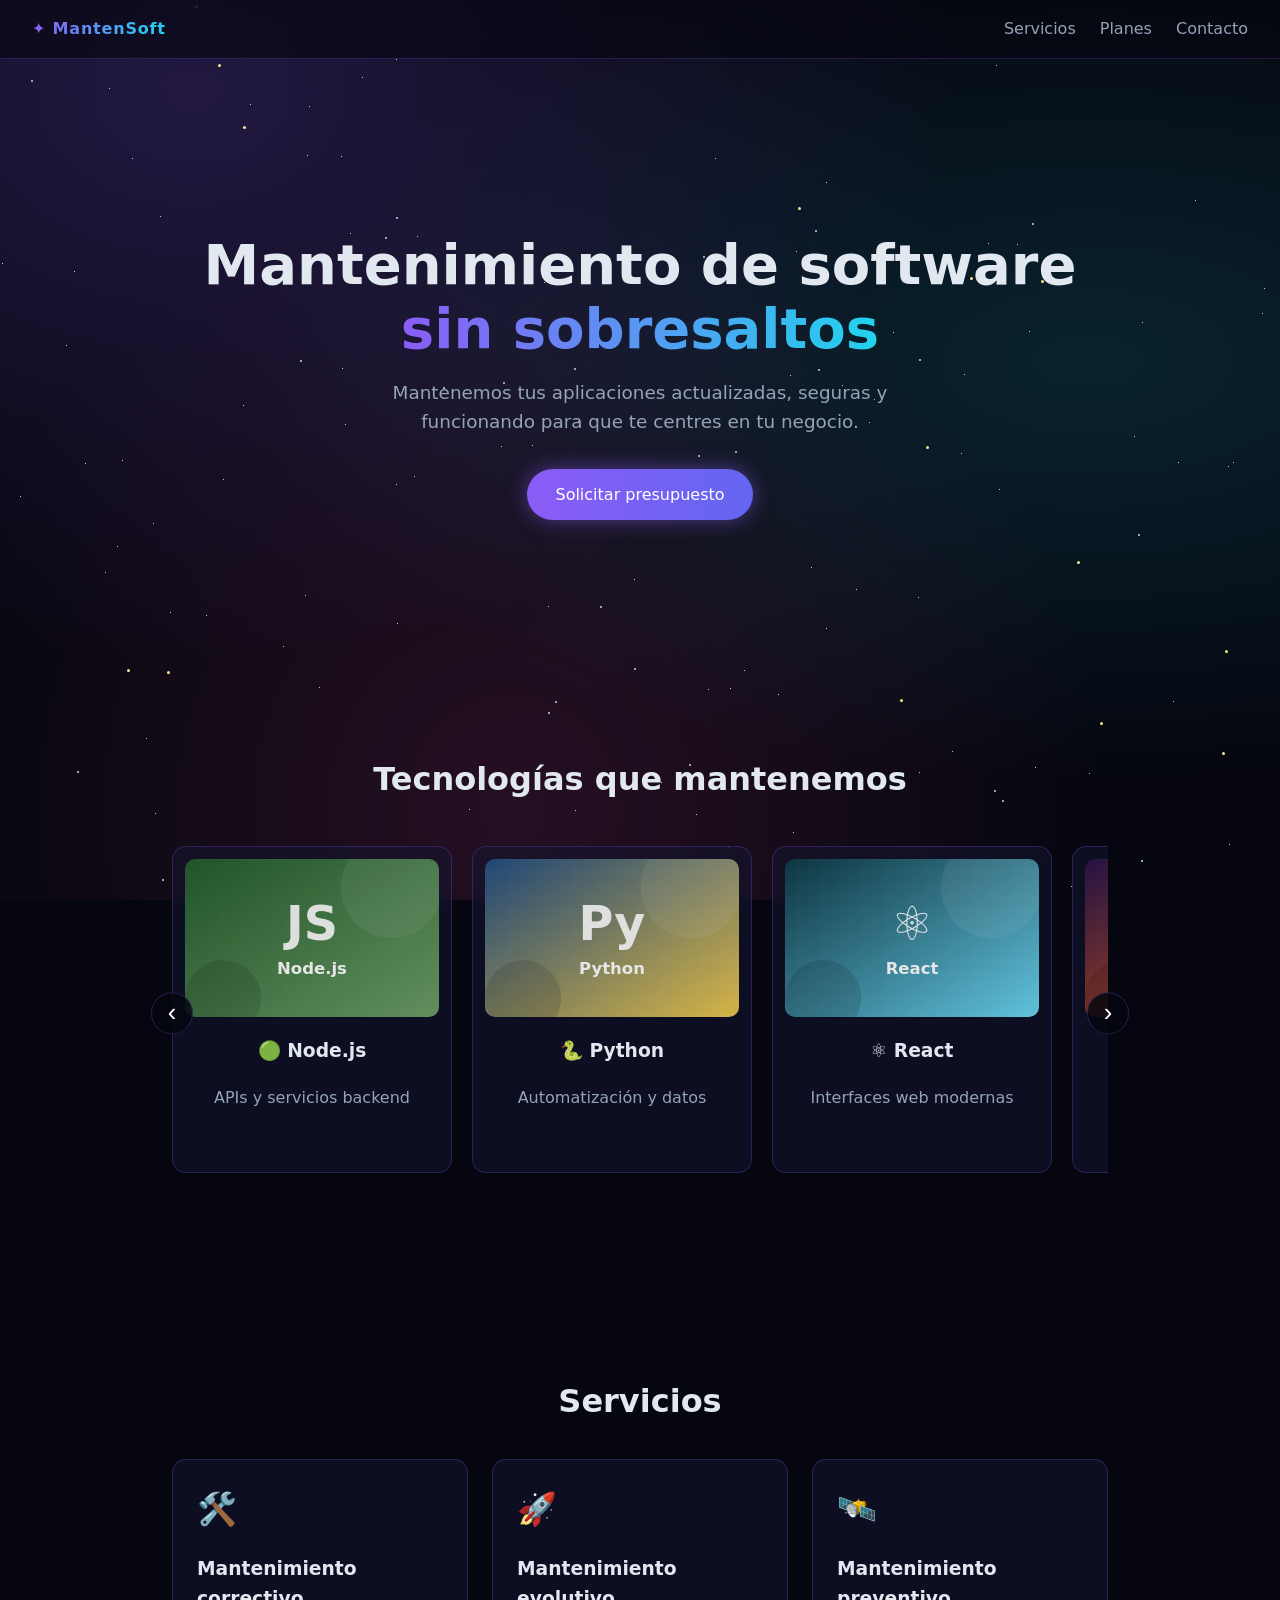
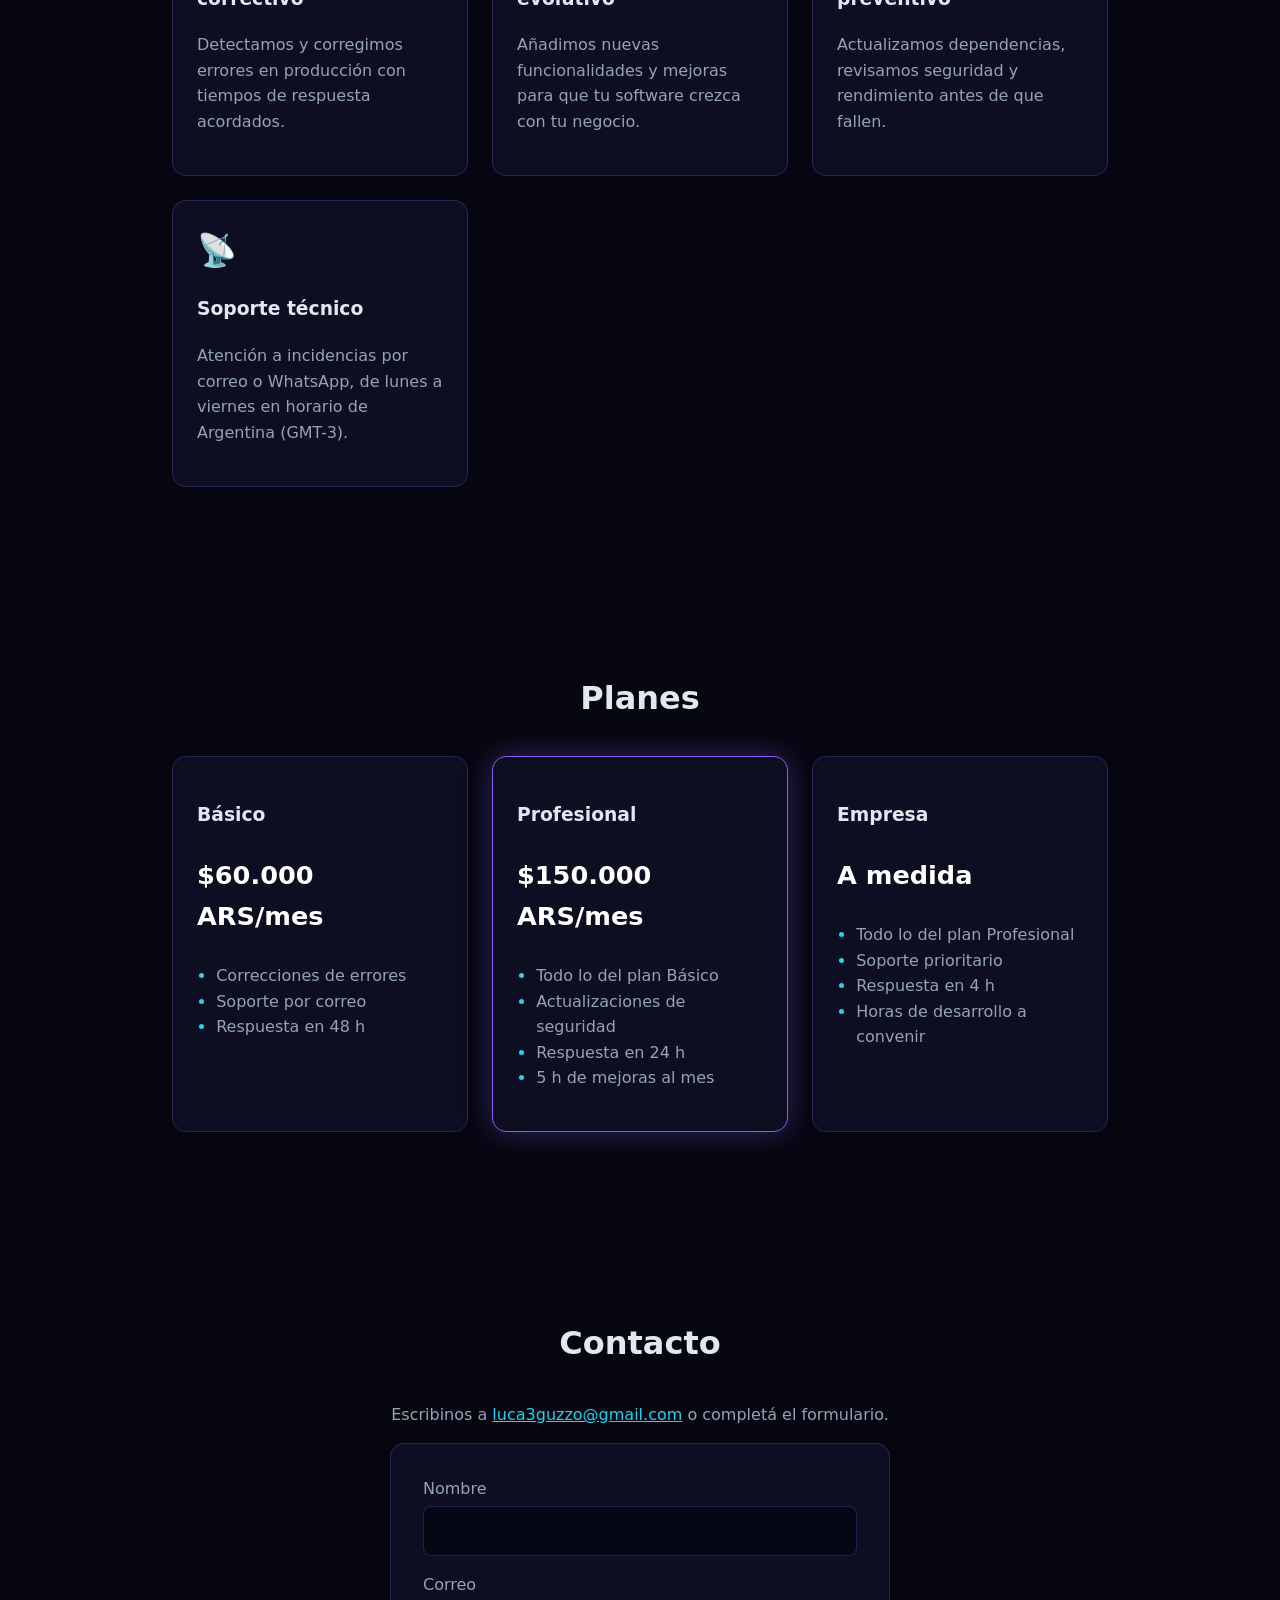
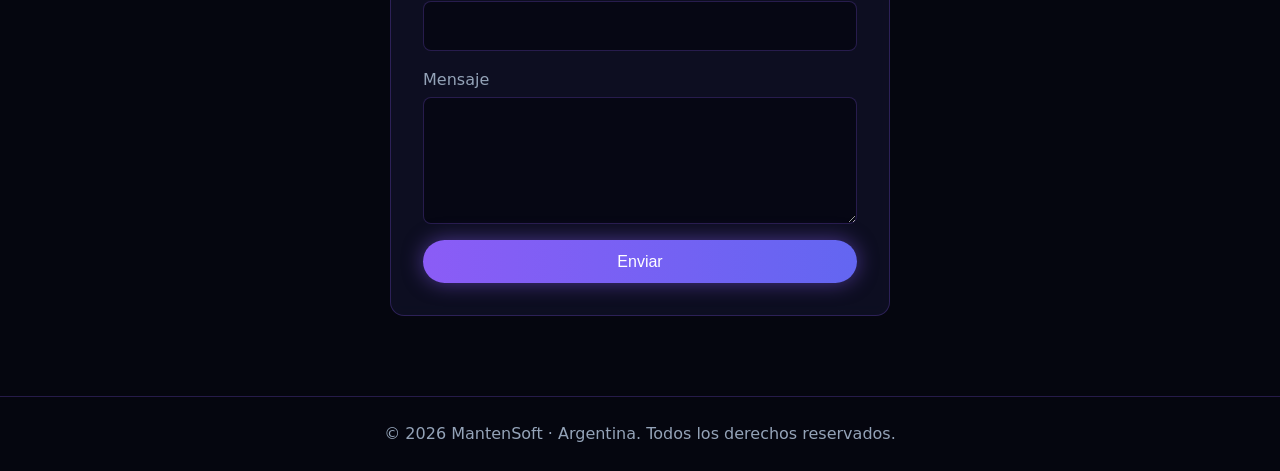
==== index.html @ 070dfb3f "Reemplaza imágenes del carrusel por ilustraciones SVG por categoría Co-Authored-By: Claude Sonnet 5." ====
<!DOCTYPE html><html lang="es"><head><meta charset="utf-8"><link rel="icon" type="image/svg+xml" href="/favicon.svg"><link rel="icon" href="/favicon.ico"><meta name="viewport" content="width=device-width"><meta name="generator" content="Astro v7.4.2"><title>Mantenimiento de Software-luca</title><style data-vite-dev-id="C:/Users/Usuario/proyectos/mi-proyecto/src/pages/index.astro?astro&amp;type=style&amp;index=0&amp;lang.css">:root {
		--fondo: #05060f;
		--texto: #e2e8f0;
		--suave: #94a3b8;
		--acento: #8b5cf6;
		--acento2: #22d3ee;
		--cristal: rgba(20, 22, 50, 0.55);
		--borde: rgba(139, 92, 246, 0.25);
	}
	* {
		box-sizing: border-box;
	}
	html {
		scroll-behavior: smooth;
	}
	body {
		margin: 0;
		font-family: system-ui, sans-serif;
		color: var(--texto);
		line-height: 1.6;
		background:
			radial-gradient(ellipse at 15% 10%, rgba(139, 92, 246, 0.22), transparent 50%),
			radial-gradient(ellipse at 85% 40%, rgba(34, 211, 238, 0.14), transparent 55%),
			radial-gradient(ellipse at 40% 90%, rgba(236, 72, 153, 0.14), transparent 55%),
			var(--fondo);
		background-attachment: fixed;
		min-height: 100vh;
	}

	/* Cielo estrellado */
	.cielo {
		position: fixed;
		inset: 0;
		overflow: hidden;
		z-index: -1;
		pointer-events: none;
	}
	.capa {
		position: absolute;
		top: 0;
		left: 0;
		border-radius: 50%;
		animation: titilar 4s ease-in-out infinite alternate;
	}
	.capa.pequena {
		width: 1px;
		height: 1px;
	}
	.capa.media {
		width: 2px;
		height: 2px;
		animation-duration: 6s;
		animation-delay: -2s;
	}
	.capa.grande {
		width: 3px;
		height: 3px;
		animation-duration: 3s;
		animation-delay: -1s;
	}
	@keyframes titilar {
		from {
			opacity: 0.35;
		}
		to {
			opacity: 1;
		}
	}
	.fugaz {
		position: absolute;
		top: -10%;
		left: 0;
		width: 140px;
		height: 2px;
		background: linear-gradient(90deg, #fff, transparent);
		border-radius: 2px;
		opacity: 0;
		transform: rotate(35deg);
		animation: fugaz 9s linear infinite;
	}
	.f1 {
		left: 70%;
	}
	.f2 {
		left: 30%;
		animation-delay: 3.5s;
		animation-duration: 11s;
	}
	.f3 {
		left: 90%;
		animation-delay: 6s;
		animation-duration: 13s;
	}
	@keyframes fugaz {
		0% {
			opacity: 0;
			transform: translate(0, 0) rotate(35deg);
		}
		3% {
			opacity: 1;
		}
		12% {
			opacity: 0;
			transform: translate(-500px, 350px) rotate(35deg);
		}
		100% {
			opacity: 0;
			transform: translate(-500px, 350px) rotate(35deg);
		}
	}

	/* Estructura */
	nav {
		position: sticky;
		top: 0;
		z-index: 10;
		display: flex;
		gap: 1.5rem;
		align-items: center;
		padding: 1rem 2rem;
		background: rgba(5, 6, 15, 0.6);
		backdrop-filter: blur(10px);
		border-bottom: 1px solid var(--borde);
	}
	nav strong {
		margin-right: auto;
		letter-spacing: 0.05em;
		background: linear-gradient(90deg, var(--acento), var(--acento2));
		-webkit-background-clip: text;
		background-clip: text;
		color: transparent;
	}
	nav a {
		color: var(--suave);
		text-decoration: none;
		transition: color 0.2s;
	}
	nav a:hover {
		color: #fff;
	}
	section {
		padding: 5rem 2rem;
		max-width: 1000px;
		margin: 0 auto;
	}
	h2 {
		text-align: center;
		font-size: 2rem;
		margin-bottom: 2rem;
	}
	.hero {
		text-align: center;
		padding-top: 8rem;
		padding-bottom: 8rem;
	}
	.hero h1 {
		font-size: clamp(2rem, 6vw, 3.5rem);
		line-height: 1.15;
		margin-bottom: 1rem;
	}
	.hero h1 span {
		background: linear-gradient(90deg, var(--acento), var(--acento2));
		-webkit-background-clip: text;
		background-clip: text;
		color: transparent;
	}
	.hero p {
		color: var(--suave);
		max-width: 600px;
		margin: 0 auto 2rem;
		font-size: 1.15rem;
	}

	.boton {
		display: inline-block;
		padding: 0.8rem 1.8rem;
		background: linear-gradient(90deg, var(--acento), #6366f1);
		color: #fff;
		border: 0;
		border-radius: 999px;
		font-size: 1rem;
		text-decoration: none;
		cursor: pointer;
		box-shadow: 0 0 20px rgba(139, 92, 246, 0.5);
		transition:
			transform 0.2s,
			box-shadow 0.2s;
	}
	.boton:hover {
		transform: translateY(-2px);
		box-shadow: 0 0 35px rgba(34, 211, 238, 0.6);
	}

	.rejilla {
		display: grid;
		grid-template-columns: repeat(auto-fit, minmax(220px, 1fr));
		gap: 1.5rem;
	}
	article {
		padding: 1.5rem;
		background: var(--cristal);
		backdrop-filter: blur(8px);
		border: 1px solid var(--borde);
		border-radius: 14px;
		transition:
			transform 0.25s,
			box-shadow 0.25s,
			border-color 0.25s;
	}
	article:hover {
		transform: translateY(-6px);
		border-color: var(--acento2);
		box-shadow: 0 0 25px rgba(34, 211, 238, 0.25);
	}
	article.destacado {
		border-color: var(--acento);
		box-shadow: 0 0 30px rgba(139, 92, 246, 0.35);
	}
	article p {
		color: var(--suave);
	}
	.icono {
		font-size: 2rem;
	}
	.precio {
		font-size: 1.6rem;
		font-weight: 700;
		color: #fff !important;
	}
	ul {
		padding-left: 1.2rem;
		color: var(--suave);
	}
	li::marker {
		color: var(--acento2);
	}

	/* Carrusel */
	.carrusel {
		position: relative;
	}
	.pista {
		display: flex;
		gap: 1.25rem;
		overflow-x: auto;
		scroll-snap-type: x mandatory;
		scroll-behavior: smooth;
		padding: 0.5rem 0.25rem 1rem;
		scrollbar-width: none;
	}
	.pista::-webkit-scrollbar {
		display: none;
	}
	.diapo {
		flex: 0 0 280px;
		scroll-snap-align: start;
		text-align: center;
		padding: 0.75rem 0.75rem 1.25rem;
	}
	.diapo img {
		display: block;
		width: 100%;
		height: auto;
		aspect-ratio: 8 / 5;
		object-fit: cover;
		border-radius: 10px;
		margin-bottom: 1rem;
		filter: saturate(0.9) brightness(0.9);
		transition: filter 0.3s;
	}
	.diapo:hover img {
		filter: saturate(1.1) brightness(1.05);
	}
	.flecha {
		position: absolute;
		top: 50%;
		transform: translateY(-50%);
		z-index: 2;
		width: 2.6rem;
		height: 2.6rem;
		border-radius: 50%;
		border: 1px solid var(--borde);
		background: rgba(5, 6, 15, 0.85);
		color: #fff;
		font-size: 1.6rem;
		line-height: 1;
		cursor: pointer;
		transition:
			box-shadow 0.2s,
			border-color 0.2s;
	}
	.flecha:hover {
		border-color: var(--acento2);
		box-shadow: 0 0 15px rgba(34, 211, 238, 0.5);
	}
	.flecha.izq {
		left: -1.3rem;
	}
	.flecha.der {
		right: -1.3rem;
	}
	@media (max-width: 700px) {
		.flecha.izq {
			left: 0;
		}
		.flecha.der {
			right: 0;
		}
	}
	.contacto-directo {
		text-align: center;
		color: var(--suave);
	}
	.contacto-directo a {
		color: var(--acento2);
	}
	form {
		display: grid;
		gap: 1rem;
		max-width: 500px;
		margin: 0 auto;
		padding: 2rem;
		background: var(--cristal);
		backdrop-filter: blur(8px);
		border: 1px solid var(--borde);
		border-radius: 14px;
	}
	label {
		display: grid;
		gap: 0.25rem;
		color: var(--suave);
	}
	input,
	textarea {
		padding: 0.7rem;
		color: var(--texto);
		background: rgba(5, 6, 15, 0.7);
		border: 1px solid var(--borde);
		border-radius: 8px;
		font: inherit;
	}
	input:focus,
	textarea:focus {
		outline: none;
		border-color: var(--acento2);
		box-shadow: 0 0 12px rgba(34, 211, 238, 0.35);
	}
	footer {
		padding: 1.5rem;
		text-align: center;
		color: var(--suave);
		border-top: 1px solid var(--borde);
	}

	@media (prefers-reduced-motion: reduce) {
		.capa,
		.fugaz {
			animation: none;
		}
	}</style><script type="module" src="/@vite/client"></script><script type="module" src="/@id/astro/runtime/client/dev-toolbar/entrypoint.js"></script><script>window.__astro_dev_toolbar__ = {"root":"C:\\Users\\Usuario\\proyectos\\mi-proyecto\\","version":"7.4.2","debugInfo":"Astro                    v7.4.2\nNode                     v24.22.1\nSystem                   Windows (x64)\nPackage Manager          pnpm\nOutput                   static\nAdapter                  none\nIntegrations             none"}</script><script type="module" src="/src/pages/index.astro?astro&type=style&index=0&lang.css"></script></head><body data-astro-source-file="C:/Users/Usuario/proyectos/mi-proyecto/src/pages/index.astro" data-astro-source-loc="96:8"><div class="cielo" aria-hidden="true" data-astro-source-file="C:/Users/Usuario/proyectos/mi-proyecto/src/pages/index.astro" data-astro-source-loc="97:41"><div class="capa pequena" style="box-shadow: 0px 1841px #fff,578px 421px #fff,1458px 1065px #fff,658px 1504px #fff,1510px 1085px #fff,1369px 1271px #fff,1633px 484px #fff,748px 1415px #fff,1396px 107px #fff,1367px 935px #fff,1844px 1614px #fff,245px 1026px #fff,1846px 1377px #fff,1287px 1154px #fff,1823px 1816px #fff,744px 670px #fff,1674px 664px #fff,305px 595px #fff,856px 589px #fff,1874px 1114px #fff,1458px 1755px #fff,117px 546px #fff,1121px 1017px #fff,842px 385px #fff,1817px 109px #fff,730px 688px #fff,1328px 1848px #fff,1029px 331px #fff,811px 567px #fff,728px 847px #fff,665px 1063px #fff,1228px 466px #fff,1812px 915px #fff,1726px 1270px #fff,1268px 1032px #fff,1009px 1377px #fff,1879px 793px #fff,1416px 502px #fff,1173px 701px #fff,661px 782px #fff,1589px 1755px #fff,222px 1638px #fff,155px 813px #fff,307px 155px #fff,1992px 440px #fff,1264px 288px #fff,914px 1185px #fff,275px 1843px #fff,1769px 1781px #fff,1770px 1815px #fff,1522px 550px #fff,20px 496px #fff,152px 3px #fff,1233px 462px #fff,1482px 978px #fff,1375px 476px #fff,1764px 470px #fff,747px 1788px #fff,236px 978px #fff,5px 1825px #fff,1273px 1844px #fff,41px 1800px #fff,376px 1937px #fff,1130px 1358px #fff,532px 445px #fff,417px 1128px #fff,104px 1538px #fff,1401px 1428px #fff,996px 65px #fff,220px 1838px #fff,261px 1375px #fff,1786px 74px #fff,1766px 1722px #fff,1985px 1908px #fff,1529px 839px #fff,496px 1455px #fff,1764px 796px #fff,469px 809px #fff,1773px 1117px #fff,702px 1243px #fff,1469px 670px #fff,1450px 845px #fff,397px 623px #fff,1970px 1988px #fff,1264px 1744px #fff,1836px 399px #fff,1290px 270px #fff,994px 1114px #fff,1542px 1891px #fff,964px 374px #fff,893px 332px #fff,1325px 1043px #fff,1123px 1013px #fff,1514px 724px #fff,1501px 52px #fff,597px 1083px #fff,405px 1445px #fff,581px 471px #fff,1319px 858px #fff,150px 1545px #fff,1645px 1830px #fff,1820px 1361px #fff,1917px 50px #fff,1523px 1202px #fff,1448px 1796px #fff,74px 271px #fff,160px 216px #fff,169px 18px #fff,1210px 1891px #fff,384px 267px #fff,404px 1349px #fff,486px 912px #fff,1987px 845px #fff,1347px 1548px #fff,793px 832px #fff,122px 460px #fff,1615px 1948px #fff,304px 1851px #fff,1017px 244px #fff,420px 1205px #fff,341px 156px #fff,545px 1293px #fff,1112px 961px #fff,1987px 150px #fff,826px 628px #fff,8px 12px #fff,826px 182px #fff,468px 1848px #fff,1554px 1527px #fff,873px 1709px #fff,1924px 1601px #fff,1323px 1144px #fff,696px 814px #fff,993px 989px #fff,1134px 1443px #fff,1330px 1265px #fff,1457px 1769px #fff,1690px 1976px #fff,876px 974px #fff,1914px 1950px #fff,715px 158px #fff,685px 1765px #fff,1416px 1476px #fff,1910px 1574px #fff,414px 476px #fff,1596px 208px #fff,1831px 1600px #fff,1270px 1422px #fff,1071px 886px #fff,1744px 1126px #fff,1747px 541px #fff,1373px 868px #fff,790px 375px #fff,1178px 462px #fff,1797px 1644px #fff,675px 1365px #fff,1754px 231px #fff,615px 1841px #fff,2px 263px #fff,794px 43px #fff,1385px 1795px #fff,345px 424px #fff,1894px 1399px #fff,350px 233px #fff,1253px 31px #fff,1623px 1183px #fff,1502px 256px #fff,662px 1429px #fff,1910px 1095px #fff,1176px 1554px #fff,1404px 1467px #fff,1195px 200px #fff,90px 1226px #fff,449px 1162px #fff,501px 446px #fff,1240px 1258px #fff,1625px 478px #fff,1811px 105px #fff,1381px 813px #fff,1583px 1319px #fff,1609px 209px #fff,1838px 1001px #fff,1645px 849px #fff,1732px 1581px #fff,1454px 1815px #fff,1716px 380px #fff,1439px 309px #fff,250px 1897px #fff,1909px 112px #fff,153px 523px #fff,1881px 1739px #fff,1913px 554px #fff,396px 59px #fff,939px 1118px #fff,283px 646px #fff,961px 453px #fff,109px 88px #fff,187px 1258px #fff,935px 1616px #fff,1456px 1021px #fff,1400px 776px #fff,1226px 1930px #fff,1541px 1924px #fff,1423px 1206px #fff,1605px 342px #fff,130px 1453px #fff,1293px 862px #fff,1089px 773px #fff,988px 243px #fff,132px 158px #fff,708px 689px #fff,400px 1279px #fff,250px 104px #fff,3px 1671px #fff,1738px 88px #fff,1536px 636px #fff,804px 1816px #fff,1593px 23px #fff,1986px 410px #fff,1285px 855px #fff,66px 345px #fff,1510px 1507px #fff,498px 1715px #fff,1626px 635px #fff,918px 597px #fff,506px 1763px #fff,1740px 1356px #fff,996px 1733px #fff,1639px 1626px #fff,1521px 1940px #fff,1382px 570px #fff,1424px 648px #fff,1727px 325px #fff,1690px 1317px #fff,1631px 933px #fff,1591px 1657px #fff,85px 463px #fff,391px 46px #fff,1155px 1623px #fff,1254px 1706px #fff,1730px 1626px #fff,414px 1124px #fff,919px 772px #fff,1076px 1502px #fff,1035px 767px #fff,999px 489px #fff,1406px 1543px #fff,594px 509px #fff,1228px 1103px #fff,1876px 1136px #fff,632px 1200px #fff,1147px 1271px #fff,1142px 322px #fff,417px 236px #fff,666px 1267px #fff,1749px 1288px #fff,778px 694px #fff,796px 251px #fff,309px 106px #fff,952px 751px #fff,182px 1268px #fff,807px 914px #fff,199px 1680px #fff,548px 606px #fff,243px 405px #fff,874px 399px #fff,1215px 1156px #fff,1507px 1569px #fff,984px 1733px #fff,1368px 241px #fff,1247px 1472px #fff,1782px 1159px #fff,1934px 581px #fff,1989px 74px #fff,206px 615px #fff,1712px 1797px #fff,1446px 1093px #fff,478px 1069px #fff,1553px 371px #fff,1623px 1366px #fff,1163px 1902px #fff,613px 56px #fff,1469px 1029px #fff,1228px 1384px #fff,1363px 90px #fff,1412px 1961px #fff,1691px 1359px #fff,1134px 436px #fff,1260px 1134px #fff,878px 45px #fff,1725px 1305px #fff,1952px 615px #fff,1488px 1876px #fff,1141px 1244px #fff,396px 484px #fff,893px 864px #fff,94px 1135px #fff,1561px 1680px #fff,170px 612px #fff,1229px 844px #fff,634px 579px #fff,146px 738px #fff,864px 1270px #fff,1008px 1087px #fff,863px 1245px #fff,1795px 1890px #fff,924px 1664px #fff,1961px 1297px #fff,809px 1256px #fff,105px 572px #fff,56px 1681px #fff,223px 479px #fff,1332px 442px #fff,544px 282px #fff,1520px 614px #fff,1249px 1511px #fff,28px 1650px #fff,1822px 1536px #fff,1907px 145px #fff,362px 77px #fff,1966px 953px #fff,553px 1046px #fff,1670px 1415px #fff,1581px 19px #fff,229px 1233px #fff,1498px 175px #fff,575px 810px #fff,1540px 1351px #fff,1262px 313px #fff,1860px 1996px #fff,1236px 1443px #fff,320px 1778px #fff,319px 687px #fff,1393px 842px #fff,928px 1969px #fff,895px 1103px #fff,1321px 204px #fff,342px 368px #fff,1675px 672px #fff,1991px 1082px #fff,257px 957px #fff,1015px 26px #fff,1083px 1637px #fff,869px 422px #fff,133px 1270px #fff,871px 259px #fff,1665px 41px #fff,1825px 1439px #fff,1779px 1338px #fff,1364px 1682px #fff" data-astro-source-file="C:/Users/Usuario/proyectos/mi-proyecto/src/pages/index.astro" data-astro-source-loc="98:5"></div><div class="capa media" style="box-shadow: 0px 1419px #c7d2fe,1645px 1924px #c7d2fe,1851px 1692px #c7d2fe,1223px 1650px #c7d2fe,1661px 302px #c7d2fe,1971px 1504px #c7d2fe,1605px 898px #c7d2fe,1390px 1772px #c7d2fe,1449px 200px #c7d2fe,1968px 1737px #c7d2fe,854px 1856px #c7d2fe,1313px 191px #c7d2fe,0px 1700px #c7d2fe,391px 1001px #c7d2fe,815px 230px #c7d2fe,1668px 1817px #c7d2fe,823px 1234px #c7d2fe,1138px 534px #c7d2fe,448px 1666px #c7d2fe,1766px 1498px #c7d2fe,423px 1546px #c7d2fe,789px 1587px #c7d2fe,939px 1889px #c7d2fe,422px 1002px #c7d2fe,1090px 1346px #c7d2fe,1928px 421px #c7d2fe,182px 1147px #c7d2fe,1340px 329px #c7d2fe,649px 1339px #c7d2fe,1639px 1574px #c7d2fe,1520px 1117px #c7d2fe,1423px 294px #c7d2fe,1652px 843px #c7d2fe,919px 359px #c7d2fe,641px 1917px #c7d2fe,1018px 1987px #c7d2fe,1204px 1759px #c7d2fe,1773px 75px #c7d2fe,465px 1302px #c7d2fe,1799px 25px #c7d2fe,1523px 1259px #c7d2fe,412px 1899px #c7d2fe,574px 368px #c7d2fe,1141px 860px #c7d2fe,1985px 1102px #c7d2fe,63px 1964px #c7d2fe,1126px 1345px #c7d2fe,1368px 1995px #c7d2fe,714px 1879px #c7d2fe,1002px 800px #c7d2fe,1969px 165px #c7d2fe,1467px 636px #c7d2fe,1996px 863px #c7d2fe,862px 859px #c7d2fe,1895px 960px #c7d2fe,839px 1455px #c7d2fe,419px 1159px #c7d2fe,246px 1893px #c7d2fe,153px 1531px #c7d2fe,582px 1391px #c7d2fe,365px 1139px #c7d2fe,77px 771px #c7d2fe,698px 455px #c7d2fe,385px 237px #c7d2fe,703px 256px #c7d2fe,1061px 953px #c7d2fe,1908px 1715px #c7d2fe,31px 80px #c7d2fe,993px 1835px #c7d2fe,1266px 1984px #c7d2fe,1342px 840px #c7d2fe,459px 1851px #c7d2fe,1565px 627px #c7d2fe,1687px 687px #c7d2fe,555px 701px #c7d2fe,64px 988px #c7d2fe,1276px 1193px #c7d2fe,300px 360px #c7d2fe,1294px 932px #c7d2fe,162px 879px #c7d2fe,443px 387px #c7d2fe,122px 1284px #c7d2fe,737px 1443px #c7d2fe,1088px 1692px #c7d2fe,634px 668px #c7d2fe,1410px 1026px #c7d2fe,396px 217px #c7d2fe,1847px 1498px #c7d2fe,579px 1512px #c7d2fe,361px 1837px #c7d2fe,1087px 1759px #c7d2fe,1032px 223px #c7d2fe,942px 1596px #c7d2fe,1669px 1631px #c7d2fe,503px 382px #c7d2fe,252px 1154px #c7d2fe,1610px 1256px #c7d2fe,1651px 18px #c7d2fe,735px 451px #c7d2fe,1422px 1442px #c7d2fe,1913px 257px #c7d2fe,1665px 814px #c7d2fe,133px 1522px #c7d2fe,1973px 1375px #c7d2fe,689px 764px #c7d2fe,994px 790px #c7d2fe,1441px 973px #c7d2fe,600px 606px #c7d2fe,818px 369px #c7d2fe,1284px 496px #c7d2fe,1036px 1649px #c7d2fe,46px 1695px #c7d2fe,548px 712px #c7d2fe,1359px 1733px #c7d2fe,1188px 1832px #c7d2fe,512px 1140px #c7d2fe,142px 1619px #c7d2fe,1709px 1723px #c7d2fe,1603px 1596px #c7d2fe,209px 1381px #c7d2fe" data-astro-source-file="C:/Users/Usuario/proyectos/mi-proyecto/src/pages/index.astro" data-astro-source-loc="99:5"></div><div class="capa grande" style="box-shadow: 0px 1629px #fde68a,1825px 601px #fde68a,900px 699px #fde68a,728px 1374px #fde68a,1399px 212px #fde68a,243px 126px #fde68a,195px 5px #fde68a,1100px 722px #fde68a,926px 446px #fde68a,238px 1876px #fde68a,214px 1832px #fde68a,160px 1965px #fde68a,1077px 561px #fde68a,1333px 1927px #fde68a,127px 669px #fde68a,798px 207px #fde68a,1222px 752px #fde68a,692px 1037px #fde68a,693px 1871px #fde68a,1480px 1189px #fde68a,328px 987px #fde68a,1914px 1694px #fde68a,1788px 215px #fde68a,634px 1313px #fde68a,1817px 1311px #fde68a,456px 1708px #fde68a,1790px 1944px #fde68a,837px 1657px #fde68a,218px 64px #fde68a,734px 1512px #fde68a,469px 1262px #fde68a,1944px 503px #fde68a,1225px 650px #fde68a,1436px 1262px #fde68a,970px 277px #fde68a,1041px 280px #fde68a,70px 1001px #fde68a,725px 937px #fde68a,576px 904px #fde68a,167px 671px #fde68a" data-astro-source-file="C:/Users/Usuario/proyectos/mi-proyecto/src/pages/index.astro" data-astro-source-loc="100:5"></div><span class="fugaz f1" data-astro-source-file="C:/Users/Usuario/proyectos/mi-proyecto/src/pages/index.astro" data-astro-source-loc="101:5"></span><span class="fugaz f2" data-astro-source-file="C:/Users/Usuario/proyectos/mi-proyecto/src/pages/index.astro" data-astro-source-loc="102:5"></span><span class="fugaz f3" data-astro-source-file="C:/Users/Usuario/proyectos/mi-proyecto/src/pages/index.astro" data-astro-source-loc="103:5"></span></div><header data-astro-source-file="C:/Users/Usuario/proyectos/mi-proyecto/src/pages/index.astro" data-astro-source-loc="106:11"><nav data-astro-source-file="C:/Users/Usuario/proyectos/mi-proyecto/src/pages/index.astro" data-astro-source-loc="107:9"><strong data-astro-source-file="C:/Users/Usuario/proyectos/mi-proyecto/src/pages/index.astro" data-astro-source-loc="108:13">✦ MantenSoft</strong><a href="#servicios" data-astro-source-file="C:/Users/Usuario/proyectos/mi-proyecto/src/pages/index.astro" data-astro-source-loc="109:26">Servicios</a><a href="#planes" data-astro-source-file="C:/Users/Usuario/proyectos/mi-proyecto/src/pages/index.astro" data-astro-source-loc="110:23">Planes</a><a href="#contacto" data-astro-source-file="C:/Users/Usuario/proyectos/mi-proyecto/src/pages/index.astro" data-astro-source-loc="111:25">Contacto</a></nav></header><main data-astro-source-file="C:/Users/Usuario/proyectos/mi-proyecto/src/pages/index.astro" data-astro-source-loc="115:9"><section class="hero" data-astro-source-file="C:/Users/Usuario/proyectos/mi-proyecto/src/pages/index.astro" data-astro-source-loc="116:26"><h1 data-astro-source-file="C:/Users/Usuario/proyectos/mi-proyecto/src/pages/index.astro" data-astro-source-loc="117:9">Mantenimiento de software <span data-astro-source-file="C:/Users/Usuario/proyectos/mi-proyecto/src/pages/index.astro" data-astro-source-loc="117:41">sin sobresaltos</span></h1><p data-astro-source-file="C:/Users/Usuario/proyectos/mi-proyecto/src/pages/index.astro" data-astro-source-loc="118:8">Mantenemos tus aplicaciones actualizadas, seguras y funcionando para que te centres en tu negocio.</p><a class="boton" href="#contacto" data-astro-source-file="C:/Users/Usuario/proyectos/mi-proyecto/src/pages/index.astro" data-astro-source-loc="119:39">Solicitar presupuesto</a></section><section class="carrusel-seccion" aria-label="Tecnologías que mantenemos" data-astro-source-file="C:/Users/Usuario/proyectos/mi-proyecto/src/pages/index.astro" data-astro-source-loc="122:78"><h2 data-astro-source-file="C:/Users/Usuario/proyectos/mi-proyecto/src/pages/index.astro" data-astro-source-loc="123:9">Tecnologías que mantenemos</h2><div class="carrusel" id="carrusel" data-astro-source-file="C:/Users/Usuario/proyectos/mi-proyecto/src/pages/index.astro" data-astro-source-loc="124:41"><button class="flecha izq" type="button" aria-label="Anterior" data-astro-source-file="C:/Users/Usuario/proyectos/mi-proyecto/src/pages/index.astro" data-astro-source-loc="125:69">‹</button><div class="pista" tabindex="0" data-astro-source-file="C:/Users/Usuario/proyectos/mi-proyecto/src/pages/index.astro" data-astro-source-loc="126:38"><article class="diapo" data-astro-source-file="C:/Users/Usuario/proyectos/mi-proyecto/src/pages/index.astro" data-astro-source-loc="129:32"><img src="/img/tech/nodejs.svg" alt="Ilustración de Node.js" width="800" height="500" loading="lazy" data-astro-source-file="C:/Users/Usuario/proyectos/mi-proyecto/src/pages/index.astro" data-astro-source-loc="130:11"><h3 data-astro-source-file="C:/Users/Usuario/proyectos/mi-proyecto/src/pages/index.astro" data-astro-source-loc="131:14"><span data-astro-source-file="C:/Users/Usuario/proyectos/mi-proyecto/src/pages/index.astro" data-astro-source-loc="132:17">🟢</span> Node.js</h3><p data-astro-source-file="C:/Users/Usuario/proyectos/mi-proyecto/src/pages/index.astro" data-astro-source-loc="134:13">APIs y servicios backend</p></article><article class="diapo" data-astro-source-file="C:/Users/Usuario/proyectos/mi-proyecto/src/pages/index.astro" data-astro-source-loc="129:32"><img src="/img/tech/python.svg" alt="Ilustración de Python" width="800" height="500" loading="lazy" data-astro-source-file="C:/Users/Usuario/proyectos/mi-proyecto/src/pages/index.astro" data-astro-source-loc="130:11"><h3 data-astro-source-file="C:/Users/Usuario/proyectos/mi-proyecto/src/pages/index.astro" data-astro-source-loc="131:14"><span data-astro-source-file="C:/Users/Usuario/proyectos/mi-proyecto/src/pages/index.astro" data-astro-source-loc="132:17">🐍</span> Python</h3><p data-astro-source-file="C:/Users/Usuario/proyectos/mi-proyecto/src/pages/index.astro" data-astro-source-loc="134:13">Automatización y datos</p></article><article class="diapo" data-astro-source-file="C:/Users/Usuario/proyectos/mi-proyecto/src/pages/index.astro" data-astro-source-loc="129:32"><img src="/img/tech/react.svg" alt="Ilustración de React" width="800" height="500" loading="lazy" data-astro-source-file="C:/Users/Usuario/proyectos/mi-proyecto/src/pages/index.astro" data-astro-source-loc="130:11"><h3 data-astro-source-file="C:/Users/Usuario/proyectos/mi-proyecto/src/pages/index.astro" data-astro-source-loc="131:14"><span data-astro-source-file="C:/Users/Usuario/proyectos/mi-proyecto/src/pages/index.astro" data-astro-source-loc="132:17">⚛️</span> React</h3><p data-astro-source-file="C:/Users/Usuario/proyectos/mi-proyecto/src/pages/index.astro" data-astro-source-loc="134:13">Interfaces web modernas</p></article><article class="diapo" data-astro-source-file="C:/Users/Usuario/proyectos/mi-proyecto/src/pages/index.astro" data-astro-source-loc="129:32"><img src="/img/tech/astro.svg" alt="Ilustración de Astro" width="800" height="500" loading="lazy" data-astro-source-file="C:/Users/Usuario/proyectos/mi-proyecto/src/pages/index.astro" data-astro-source-loc="130:11"><h3 data-astro-source-file="C:/Users/Usuario/proyectos/mi-proyecto/src/pages/index.astro" data-astro-source-loc="131:14"><span data-astro-source-file="C:/Users/Usuario/proyectos/mi-proyecto/src/pages/index.astro" data-astro-source-loc="132:17">🚀</span> Astro</h3><p data-astro-source-file="C:/Users/Usuario/proyectos/mi-proyecto/src/pages/index.astro" data-astro-source-loc="134:13">Sitios rápidos y livianos</p></article><article class="diapo" data-astro-source-file="C:/Users/Usuario/proyectos/mi-proyecto/src/pages/index.astro" data-astro-source-loc="129:32"><img src="/img/tech/php-laravel.svg" alt="Ilustración de PHP / Laravel" width="800" height="500" loading="lazy" data-astro-source-file="C:/Users/Usuario/proyectos/mi-proyecto/src/pages/index.astro" data-astro-source-loc="130:11"><h3 data-astro-source-file="C:/Users/Usuario/proyectos/mi-proyecto/src/pages/index.astro" data-astro-source-loc="131:14"><span data-astro-source-file="C:/Users/Usuario/proyectos/mi-proyecto/src/pages/index.astro" data-astro-source-loc="132:17">🐘</span> PHP / Laravel</h3><p data-astro-source-file="C:/Users/Usuario/proyectos/mi-proyecto/src/pages/index.astro" data-astro-source-loc="134:13">Aplicaciones y sistemas a medida</p></article><article class="diapo" data-astro-source-file="C:/Users/Usuario/proyectos/mi-proyecto/src/pages/index.astro" data-astro-source-loc="129:32"><img src="/img/tech/typescript.svg" alt="Ilustración de TypeScript" width="800" height="500" loading="lazy" data-astro-source-file="C:/Users/Usuario/proyectos/mi-proyecto/src/pages/index.astro" data-astro-source-loc="130:11"><h3 data-astro-source-file="C:/Users/Usuario/proyectos/mi-proyecto/src/pages/index.astro" data-astro-source-loc="131:14"><span data-astro-source-file="C:/Users/Usuario/proyectos/mi-proyecto/src/pages/index.astro" data-astro-source-loc="132:17">🔷</span> TypeScript</h3><p data-astro-source-file="C:/Users/Usuario/proyectos/mi-proyecto/src/pages/index.astro" data-astro-source-loc="134:13">Código tipado y mantenible</p></article><article class="diapo" data-astro-source-file="C:/Users/Usuario/proyectos/mi-proyecto/src/pages/index.astro" data-astro-source-loc="129:32"><img src="/img/tech/postgresql.svg" alt="Ilustración de PostgreSQL" width="800" height="500" loading="lazy" data-astro-source-file="C:/Users/Usuario/proyectos/mi-proyecto/src/pages/index.astro" data-astro-source-loc="130:11"><h3 data-astro-source-file="C:/Users/Usuario/proyectos/mi-proyecto/src/pages/index.astro" data-astro-source-loc="131:14"><span data-astro-source-file="C:/Users/Usuario/proyectos/mi-proyecto/src/pages/index.astro" data-astro-source-loc="132:17">🗄️</span> PostgreSQL</h3><p data-astro-source-file="C:/Users/Usuario/proyectos/mi-proyecto/src/pages/index.astro" data-astro-source-loc="134:13">Bases de datos relacionales</p></article><article class="diapo" data-astro-source-file="C:/Users/Usuario/proyectos/mi-proyecto/src/pages/index.astro" data-astro-source-loc="129:32"><img src="/img/tech/mongodb.svg" alt="Ilustración de MongoDB" width="800" height="500" loading="lazy" data-astro-source-file="C:/Users/Usuario/proyectos/mi-proyecto/src/pages/index.astro" data-astro-source-loc="130:11"><h3 data-astro-source-file="C:/Users/Usuario/proyectos/mi-proyecto/src/pages/index.astro" data-astro-source-loc="131:14"><span data-astro-source-file="C:/Users/Usuario/proyectos/mi-proyecto/src/pages/index.astro" data-astro-source-loc="132:17">🍃</span> MongoDB</h3><p data-astro-source-file="C:/Users/Usuario/proyectos/mi-proyecto/src/pages/index.astro" data-astro-source-loc="134:13">Bases de datos documentales</p></article><article class="diapo" data-astro-source-file="C:/Users/Usuario/proyectos/mi-proyecto/src/pages/index.astro" data-astro-source-loc="129:32"><img src="/img/tech/docker.svg" alt="Ilustración de Docker" width="800" height="500" loading="lazy" data-astro-source-file="C:/Users/Usuario/proyectos/mi-proyecto/src/pages/index.astro" data-astro-source-loc="130:11"><h3 data-astro-source-file="C:/Users/Usuario/proyectos/mi-proyecto/src/pages/index.astro" data-astro-source-loc="131:14"><span data-astro-source-file="C:/Users/Usuario/proyectos/mi-proyecto/src/pages/index.astro" data-astro-source-loc="132:17">🐳</span> Docker</h3><p data-astro-source-file="C:/Users/Usuario/proyectos/mi-proyecto/src/pages/index.astro" data-astro-source-loc="134:13">Contenedores y despliegues</p></article><article class="diapo" data-astro-source-file="C:/Users/Usuario/proyectos/mi-proyecto/src/pages/index.astro" data-astro-source-loc="129:32"><img src="/img/tech/aws-cloud.svg" alt="Ilustración de AWS / Cloud" width="800" height="500" loading="lazy" data-astro-source-file="C:/Users/Usuario/proyectos/mi-proyecto/src/pages/index.astro" data-astro-source-loc="130:11"><h3 data-astro-source-file="C:/Users/Usuario/proyectos/mi-proyecto/src/pages/index.astro" data-astro-source-loc="131:14"><span data-astro-source-file="C:/Users/Usuario/proyectos/mi-proyecto/src/pages/index.astro" data-astro-source-loc="132:17">☁️</span> AWS / Cloud</h3><p data-astro-source-file="C:/Users/Usuario/proyectos/mi-proyecto/src/pages/index.astro" data-astro-source-loc="134:13">Infraestructura en la nube</p></article><article class="diapo" data-astro-source-file="C:/Users/Usuario/proyectos/mi-proyecto/src/pages/index.astro" data-astro-source-loc="129:32"><img src="/img/tech/seguridad.svg" alt="Ilustración de Seguridad" width="800" height="500" loading="lazy" data-astro-source-file="C:/Users/Usuario/proyectos/mi-proyecto/src/pages/index.astro" data-astro-source-loc="130:11"><h3 data-astro-source-file="C:/Users/Usuario/proyectos/mi-proyecto/src/pages/index.astro" data-astro-source-loc="131:14"><span data-astro-source-file="C:/Users/Usuario/proyectos/mi-proyecto/src/pages/index.astro" data-astro-source-loc="132:17">🔐</span> Seguridad</h3><p data-astro-source-file="C:/Users/Usuario/proyectos/mi-proyecto/src/pages/index.astro" data-astro-source-loc="134:13">Parches y auditorías</p></article><article class="diapo" data-astro-source-file="C:/Users/Usuario/proyectos/mi-proyecto/src/pages/index.astro" data-astro-source-loc="129:32"><img src="/img/tech/cicd.svg" alt="Ilustración de CI/CD" width="800" height="500" loading="lazy" data-astro-source-file="C:/Users/Usuario/proyectos/mi-proyecto/src/pages/index.astro" data-astro-source-loc="130:11"><h3 data-astro-source-file="C:/Users/Usuario/proyectos/mi-proyecto/src/pages/index.astro" data-astro-source-loc="131:14"><span data-astro-source-file="C:/Users/Usuario/proyectos/mi-proyecto/src/pages/index.astro" data-astro-source-loc="132:17">🔁</span> CI/CD</h3><p data-astro-source-file="C:/Users/Usuario/proyectos/mi-proyecto/src/pages/index.astro" data-astro-source-loc="134:13">Integración y entrega continua</p></article></div><button class="flecha der" type="button" aria-label="Siguiente" data-astro-source-file="C:/Users/Usuario/proyectos/mi-proyecto/src/pages/index.astro" data-astro-source-loc="139:70">›</button></div></section><section id="servicios" data-astro-source-file="C:/Users/Usuario/proyectos/mi-proyecto/src/pages/index.astro" data-astro-source-loc="143:28"><h2 data-astro-source-file="C:/Users/Usuario/proyectos/mi-proyecto/src/pages/index.astro" data-astro-source-loc="144:9">Servicios</h2><div class="rejilla" data-astro-source-file="C:/Users/Usuario/proyectos/mi-proyecto/src/pages/index.astro" data-astro-source-loc="145:26"><article data-astro-source-file="C:/Users/Usuario/proyectos/mi-proyecto/src/pages/index.astro" data-astro-source-loc="148:17"><div class="icono" data-astro-source-file="C:/Users/Usuario/proyectos/mi-proyecto/src/pages/index.astro" data-astro-source-loc="149:28">🛠️</div><h3 data-astro-source-file="C:/Users/Usuario/proyectos/mi-proyecto/src/pages/index.astro" data-astro-source-loc="150:13">Mantenimiento correctivo</h3><p data-astro-source-file="C:/Users/Usuario/proyectos/mi-proyecto/src/pages/index.astro" data-astro-source-loc="151:12">Detectamos y corregimos errores en producción con tiempos de respuesta acordados.</p></article><article data-astro-source-file="C:/Users/Usuario/proyectos/mi-proyecto/src/pages/index.astro" data-astro-source-loc="148:17"><div class="icono" data-astro-source-file="C:/Users/Usuario/proyectos/mi-proyecto/src/pages/index.astro" data-astro-source-loc="149:28">🚀</div><h3 data-astro-source-file="C:/Users/Usuario/proyectos/mi-proyecto/src/pages/index.astro" data-astro-source-loc="150:13">Mantenimiento evolutivo</h3><p data-astro-source-file="C:/Users/Usuario/proyectos/mi-proyecto/src/pages/index.astro" data-astro-source-loc="151:12">Añadimos nuevas funcionalidades y mejoras para que tu software crezca con tu negocio.</p></article><article data-astro-source-file="C:/Users/Usuario/proyectos/mi-proyecto/src/pages/index.astro" data-astro-source-loc="148:17"><div class="icono" data-astro-source-file="C:/Users/Usuario/proyectos/mi-proyecto/src/pages/index.astro" data-astro-source-loc="149:28">🛰️</div><h3 data-astro-source-file="C:/Users/Usuario/proyectos/mi-proyecto/src/pages/index.astro" data-astro-source-loc="150:13">Mantenimiento preventivo</h3><p data-astro-source-file="C:/Users/Usuario/proyectos/mi-proyecto/src/pages/index.astro" data-astro-source-loc="151:12">Actualizamos dependencias, revisamos seguridad y rendimiento antes de que fallen.</p></article><article data-astro-source-file="C:/Users/Usuario/proyectos/mi-proyecto/src/pages/index.astro" data-astro-source-loc="148:17"><div class="icono" data-astro-source-file="C:/Users/Usuario/proyectos/mi-proyecto/src/pages/index.astro" data-astro-source-loc="149:28">📡</div><h3 data-astro-source-file="C:/Users/Usuario/proyectos/mi-proyecto/src/pages/index.astro" data-astro-source-loc="150:13">Soporte técnico</h3><p data-astro-source-file="C:/Users/Usuario/proyectos/mi-proyecto/src/pages/index.astro" data-astro-source-loc="151:12">Atención a incidencias por correo o WhatsApp, de lunes a viernes en horario de Argentina (GMT-3).</p></article></div></section><section id="planes" data-astro-source-file="C:/Users/Usuario/proyectos/mi-proyecto/src/pages/index.astro" data-astro-source-loc="158:25"><h2 data-astro-source-file="C:/Users/Usuario/proyectos/mi-proyecto/src/pages/index.astro" data-astro-source-loc="159:9">Planes</h2><div class="rejilla" data-astro-source-file="C:/Users/Usuario/proyectos/mi-proyecto/src/pages/index.astro" data-astro-source-loc="160:26"><article data-astro-source-file="C:/Users/Usuario/proyectos/mi-proyecto/src/pages/index.astro" data-astro-source-loc="163:57"><h3 data-astro-source-file="C:/Users/Usuario/proyectos/mi-proyecto/src/pages/index.astro" data-astro-source-loc="164:13">Básico</h3><p class="precio" data-astro-source-file="C:/Users/Usuario/proyectos/mi-proyecto/src/pages/index.astro" data-astro-source-loc="165:27">$60.000 ARS/mes</p><ul data-astro-source-file="C:/Users/Usuario/proyectos/mi-proyecto/src/pages/index.astro" data-astro-source-loc="166:13"><li data-astro-source-file="C:/Users/Usuario/proyectos/mi-proyecto/src/pages/index.astro" data-astro-source-loc="168:15">Correcciones de errores</li><li data-astro-source-file="C:/Users/Usuario/proyectos/mi-proyecto/src/pages/index.astro" data-astro-source-loc="168:15">Soporte por correo</li><li data-astro-source-file="C:/Users/Usuario/proyectos/mi-proyecto/src/pages/index.astro" data-astro-source-loc="168:15">Respuesta en 48 h</li></ul></article><article class="destacado" data-astro-source-file="C:/Users/Usuario/proyectos/mi-proyecto/src/pages/index.astro" data-astro-source-loc="163:57"><h3 data-astro-source-file="C:/Users/Usuario/proyectos/mi-proyecto/src/pages/index.astro" data-astro-source-loc="164:13">Profesional</h3><p class="precio" data-astro-source-file="C:/Users/Usuario/proyectos/mi-proyecto/src/pages/index.astro" data-astro-source-loc="165:27">$150.000 ARS/mes</p><ul data-astro-source-file="C:/Users/Usuario/proyectos/mi-proyecto/src/pages/index.astro" data-astro-source-loc="166:13"><li data-astro-source-file="C:/Users/Usuario/proyectos/mi-proyecto/src/pages/index.astro" data-astro-source-loc="168:15">Todo lo del plan Básico</li><li data-astro-source-file="C:/Users/Usuario/proyectos/mi-proyecto/src/pages/index.astro" data-astro-source-loc="168:15">Actualizaciones de seguridad</li><li data-astro-source-file="C:/Users/Usuario/proyectos/mi-proyecto/src/pages/index.astro" data-astro-source-loc="168:15">Respuesta en 24 h</li><li data-astro-source-file="C:/Users/Usuario/proyectos/mi-proyecto/src/pages/index.astro" data-astro-source-loc="168:15">5 h de mejoras al mes</li></ul></article><article data-astro-source-file="C:/Users/Usuario/proyectos/mi-proyecto/src/pages/index.astro" data-astro-source-loc="163:57"><h3 data-astro-source-file="C:/Users/Usuario/proyectos/mi-proyecto/src/pages/index.astro" data-astro-source-loc="164:13">Empresa</h3><p class="precio" data-astro-source-file="C:/Users/Usuario/proyectos/mi-proyecto/src/pages/index.astro" data-astro-source-loc="165:27">A medida</p><ul data-astro-source-file="C:/Users/Usuario/proyectos/mi-proyecto/src/pages/index.astro" data-astro-source-loc="166:13"><li data-astro-source-file="C:/Users/Usuario/proyectos/mi-proyecto/src/pages/index.astro" data-astro-source-loc="168:15">Todo lo del plan Profesional</li><li data-astro-source-file="C:/Users/Usuario/proyectos/mi-proyecto/src/pages/index.astro" data-astro-source-loc="168:15">Soporte prioritario</li><li data-astro-source-file="C:/Users/Usuario/proyectos/mi-proyecto/src/pages/index.astro" data-astro-source-loc="168:15">Respuesta en 4 h</li><li data-astro-source-file="C:/Users/Usuario/proyectos/mi-proyecto/src/pages/index.astro" data-astro-source-loc="168:15">Horas de desarrollo a convenir</li></ul></article></div></section><section id="contacto" data-astro-source-file="C:/Users/Usuario/proyectos/mi-proyecto/src/pages/index.astro" data-astro-source-loc="177:27"><h2 data-astro-source-file="C:/Users/Usuario/proyectos/mi-proyecto/src/pages/index.astro" data-astro-source-loc="178:9">Contacto</h2><p class="contacto-directo" data-astro-source-file="C:/Users/Usuario/proyectos/mi-proyecto/src/pages/index.astro" data-astro-source-loc="179:33">Escribinos a <a href="mailto:luca3guzzo@gmail.com" data-astro-source-file="C:/Users/Usuario/proyectos/mi-proyecto/src/pages/index.astro" data-astro-source-loc="180:57">luca3guzzo@gmail.com</a> o completá el formulario.</p><form id="form-contacto" data-astro-source-file="C:/Users/Usuario/proyectos/mi-proyecto/src/pages/index.astro" data-astro-source-loc="182:30"><label data-astro-source-file="C:/Users/Usuario/proyectos/mi-proyecto/src/pages/index.astro" data-astro-source-loc="183:13">Nombre <input type="text" name="nombre" required data-astro-source-file="C:/Users/Usuario/proyectos/mi-proyecto/src/pages/index.astro" data-astro-source-loc="183:21"></label><label data-astro-source-file="C:/Users/Usuario/proyectos/mi-proyecto/src/pages/index.astro" data-astro-source-loc="184:13">Correo <input type="email" name="correo" required data-astro-source-file="C:/Users/Usuario/proyectos/mi-proyecto/src/pages/index.astro" data-astro-source-loc="184:21"></label><label data-astro-source-file="C:/Users/Usuario/proyectos/mi-proyecto/src/pages/index.astro" data-astro-source-loc="185:13">Mensaje <textarea name="mensaje" rows="4" required data-astro-source-file="C:/Users/Usuario/proyectos/mi-proyecto/src/pages/index.astro" data-astro-source-loc="185:22"></textarea></label><button class="boton" type="submit" data-astro-source-file="C:/Users/Usuario/proyectos/mi-proyecto/src/pages/index.astro" data-astro-source-loc="186:42">Enviar</button></form></section></main><footer data-astro-source-file="C:/Users/Usuario/proyectos/mi-proyecto/src/pages/index.astro" data-astro-source-loc="191:11">© 2026 MantenSoft · Argentina. Todos los derechos reservados.</footer><script type="module" src="/src/pages/index.astro?astro&type=script&index=0&lang.ts"></script></body></html>
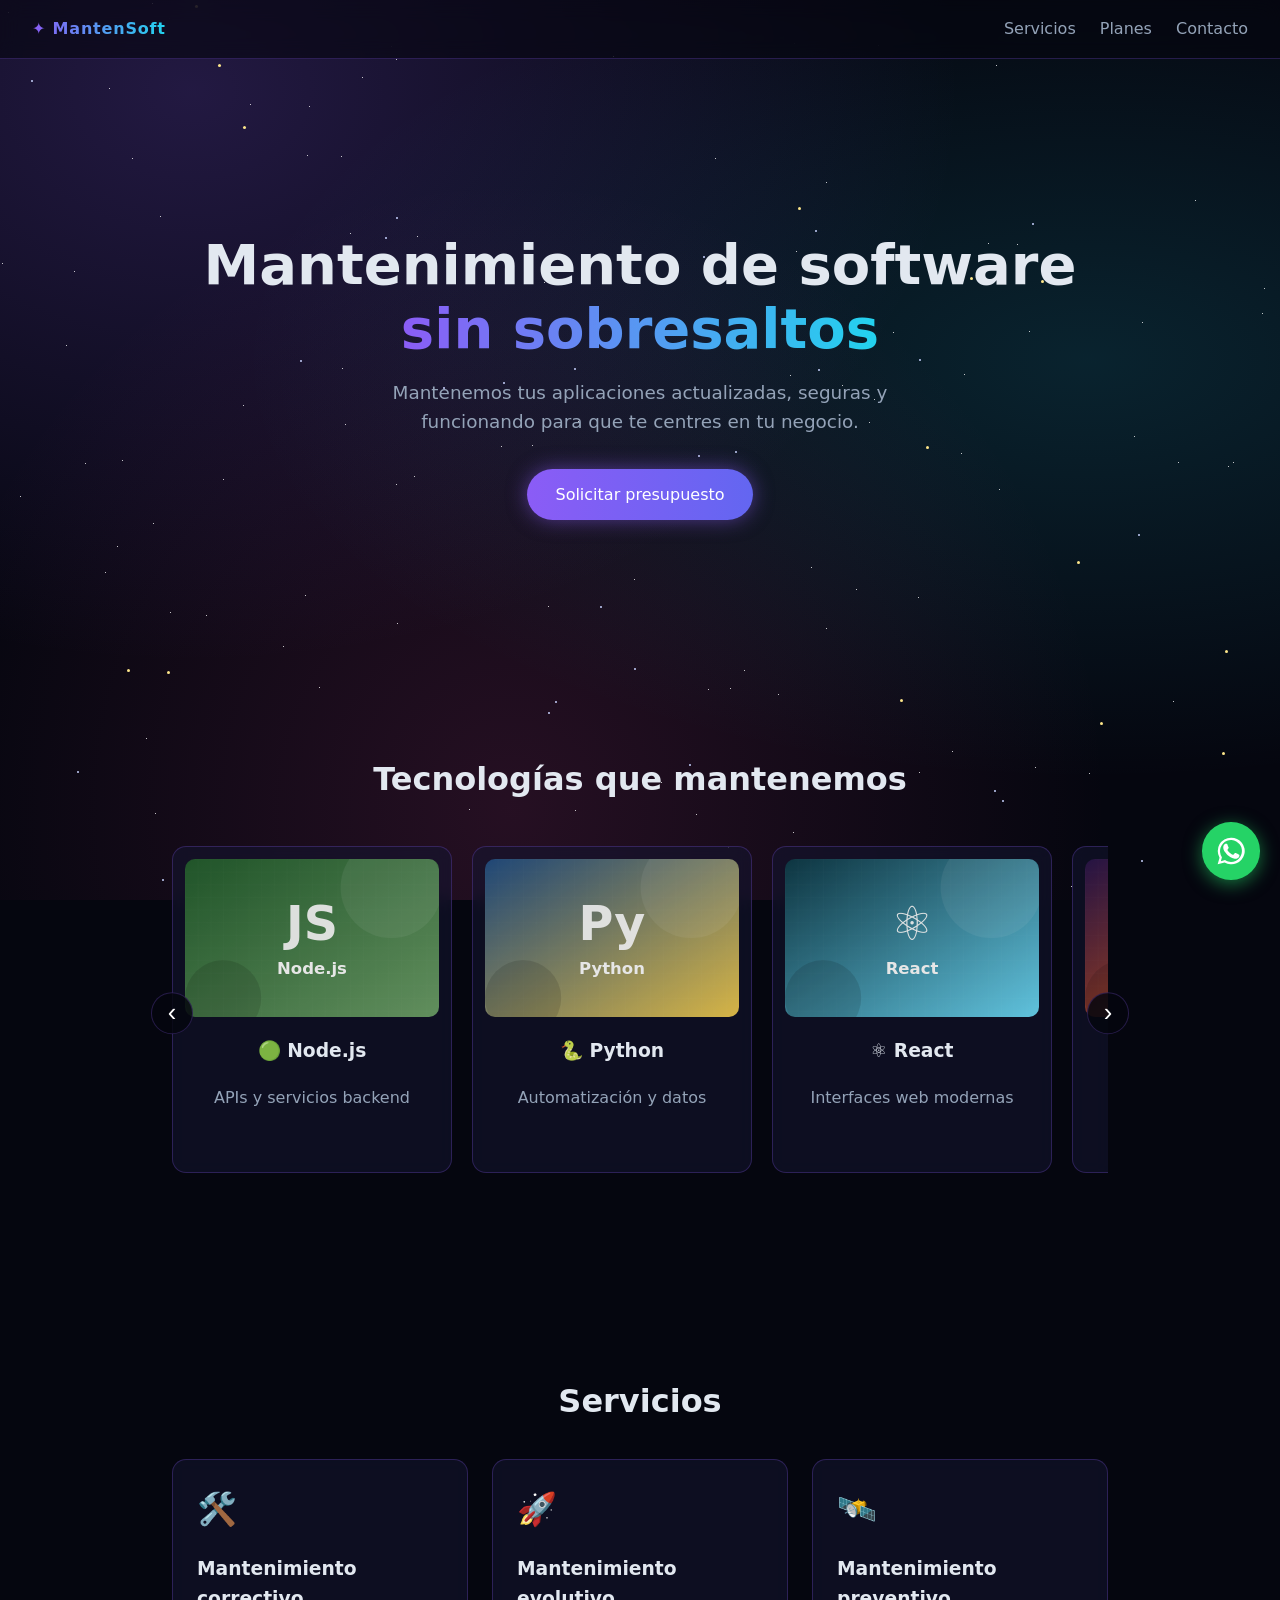
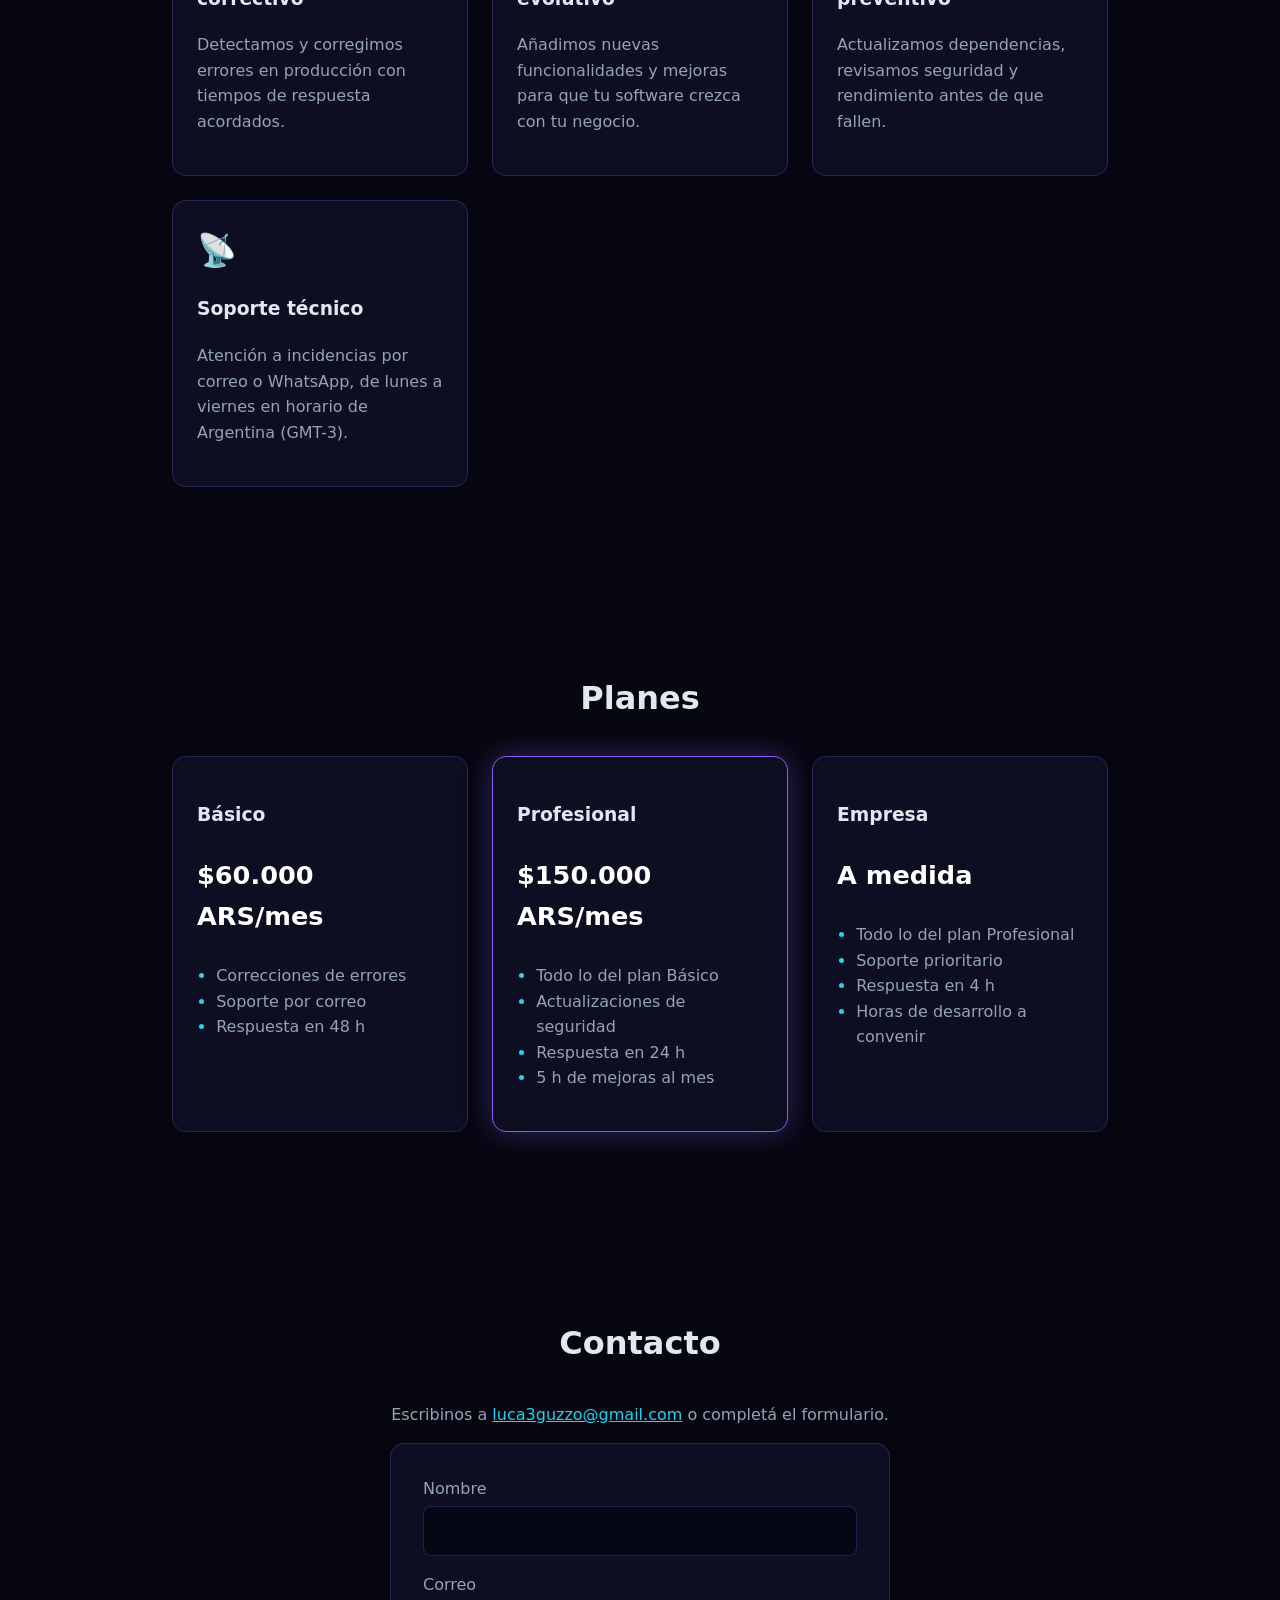
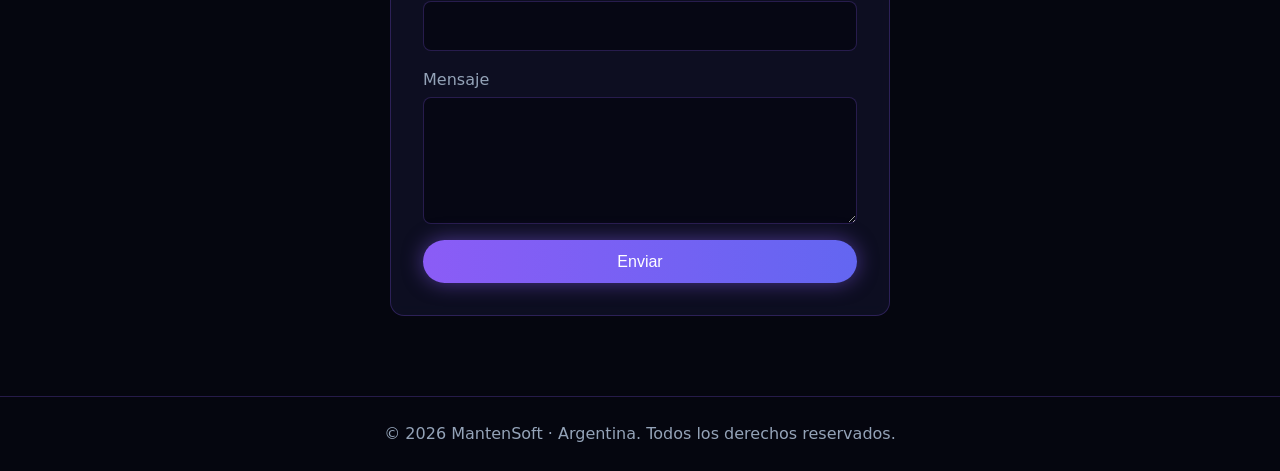
==== commit 8a13ba12: "Agrega botón flotante de WhatsApp Co-Authored-By: Claude Sonnet 5.5 <noreply@anthropic.com>" ====
--- a/index.html
+++ b/index.html
@@ -357,4 +357,31 @@
 		.fugaz {
 			animation: none;
 		}
-	}</style><script type="module" src="/@vite/client"></script><script type="module" src="/@id/astro/runtime/client/dev-toolbar/entrypoint.js"></script><script>window.__astro_dev_toolbar__ = {"root":"C:\\Users\\Usuario\\proyectos\\mi-proyecto\\","version":"7.4.2","debugInfo":"Astro                    v7.4.2\nNode                     v24.22.1\nSystem                   Windows (x64)\nPackage Manager          pnpm\nOutput                   static\nAdapter                  none\nIntegrations             none"}</script><script type="module" src="/src/pages/index.astro?astro&type=style&index=0&lang.css"></script></head><body data-astro-source-file="C:/Users/Usuario/proyectos/mi-proyecto/src/pages/index.astro" data-astro-source-loc="96:8"><div class="cielo" aria-hidden="true" data-astro-source-file="C:/Users/Usuario/proyectos/mi-proyecto/src/pages/index.astro" data-astro-source-loc="97:41"><div class="capa pequena" style="box-shadow: 0px 1841px #fff,578px 421px #fff,1458px 1065px #fff,658px 1504px #fff,1510px 1085px #fff,1369px 1271px #fff,1633px 484px #fff,748px 1415px #fff,1396px 107px #fff,1367px 935px #fff,1844px 1614px #fff,245px 1026px #fff,1846px 1377px #fff,1287px 1154px #fff,1823px 1816px #fff,744px 670px #fff,1674px 664px #fff,305px 595px #fff,856px 589px #fff,1874px 1114px #fff,1458px 1755px #fff,117px 546px #fff,1121px 1017px #fff,842px 385px #fff,1817px 109px #fff,730px 688px #fff,1328px 1848px #fff,1029px 331px #fff,811px 567px #fff,728px 847px #fff,665px 1063px #fff,1228px 466px #fff,1812px 915px #fff,1726px 1270px #fff,1268px 1032px #fff,1009px 1377px #fff,1879px 793px #fff,1416px 502px #fff,1173px 701px #fff,661px 782px #fff,1589px 1755px #fff,222px 1638px #fff,155px 813px #fff,307px 155px #fff,1992px 440px #fff,1264px 288px #fff,914px 1185px #fff,275px 1843px #fff,1769px 1781px #fff,1770px 1815px #fff,1522px 550px #fff,20px 496px #fff,152px 3px #fff,1233px 462px #fff,1482px 978px #fff,1375px 476px #fff,1764px 470px #fff,747px 1788px #fff,236px 978px #fff,5px 1825px #fff,1273px 1844px #fff,41px 1800px #fff,376px 1937px #fff,1130px 1358px #fff,532px 445px #fff,417px 1128px #fff,104px 1538px #fff,1401px 1428px #fff,996px 65px #fff,220px 1838px #fff,261px 1375px #fff,1786px 74px #fff,1766px 1722px #fff,1985px 1908px #fff,1529px 839px #fff,496px 1455px #fff,1764px 796px #fff,469px 809px #fff,1773px 1117px #fff,702px 1243px #fff,1469px 670px #fff,1450px 845px #fff,397px 623px #fff,1970px 1988px #fff,1264px 1744px #fff,1836px 399px #fff,1290px 270px #fff,994px 1114px #fff,1542px 1891px #fff,964px 374px #fff,893px 332px #fff,1325px 1043px #fff,1123px 1013px #fff,1514px 724px #fff,1501px 52px #fff,597px 1083px #fff,405px 1445px #fff,581px 471px #fff,1319px 858px #fff,150px 1545px #fff,1645px 1830px #fff,1820px 1361px #fff,1917px 50px #fff,1523px 1202px #fff,1448px 1796px #fff,74px 271px #fff,160px 216px #fff,169px 18px #fff,1210px 1891px #fff,384px 267px #fff,404px 1349px #fff,486px 912px #fff,1987px 845px #fff,1347px 1548px #fff,793px 832px #fff,122px 460px #fff,1615px 1948px #fff,304px 1851px #fff,1017px 244px #fff,420px 1205px #fff,341px 156px #fff,545px 1293px #fff,1112px 961px #fff,1987px 150px #fff,826px 628px #fff,8px 12px #fff,826px 182px #fff,468px 1848px #fff,1554px 1527px #fff,873px 1709px #fff,1924px 1601px #fff,1323px 1144px #fff,696px 814px #fff,993px 989px #fff,1134px 1443px #fff,1330px 1265px #fff,1457px 1769px #fff,1690px 1976px #fff,876px 974px #fff,1914px 1950px #fff,715px 158px #fff,685px 1765px #fff,1416px 1476px #fff,1910px 1574px #fff,414px 476px #fff,1596px 208px #fff,1831px 1600px #fff,1270px 1422px #fff,1071px 886px #fff,1744px 1126px #fff,1747px 541px #fff,1373px 868px #fff,790px 375px #fff,1178px 462px #fff,1797px 1644px #fff,675px 1365px #fff,1754px 231px #fff,615px 1841px #fff,2px 263px #fff,794px 43px #fff,1385px 1795px #fff,345px 424px #fff,1894px 1399px #fff,350px 233px #fff,1253px 31px #fff,1623px 1183px #fff,1502px 256px #fff,662px 1429px #fff,1910px 1095px #fff,1176px 1554px #fff,1404px 1467px #fff,1195px 200px #fff,90px 1226px #fff,449px 1162px #fff,501px 446px #fff,1240px 1258px #fff,1625px 478px #fff,1811px 105px #fff,1381px 813px #fff,1583px 1319px #fff,1609px 209px #fff,1838px 1001px #fff,1645px 849px #fff,1732px 1581px #fff,1454px 1815px #fff,1716px 380px #fff,1439px 309px #fff,250px 1897px #fff,1909px 112px #fff,153px 523px #fff,1881px 1739px #fff,1913px 554px #fff,396px 59px #fff,939px 1118px #fff,283px 646px #fff,961px 453px #fff,109px 88px #fff,187px 1258px #fff,935px 1616px #fff,1456px 1021px #fff,1400px 776px #fff,1226px 1930px #fff,1541px 1924px #fff,1423px 1206px #fff,1605px 342px #fff,130px 1453px #fff,1293px 862px #fff,1089px 773px #fff,988px 243px #fff,132px 158px #fff,708px 689px #fff,400px 1279px #fff,250px 104px #fff,3px 1671px #fff,1738px 88px #fff,1536px 636px #fff,804px 1816px #fff,1593px 23px #fff,1986px 410px #fff,1285px 855px #fff,66px 345px #fff,1510px 1507px #fff,498px 1715px #fff,1626px 635px #fff,918px 597px #fff,506px 1763px #fff,1740px 1356px #fff,996px 1733px #fff,1639px 1626px #fff,1521px 1940px #fff,1382px 570px #fff,1424px 648px #fff,1727px 325px #fff,1690px 1317px #fff,1631px 933px #fff,1591px 1657px #fff,85px 463px #fff,391px 46px #fff,1155px 1623px #fff,1254px 1706px #fff,1730px 1626px #fff,414px 1124px #fff,919px 772px #fff,1076px 1502px #fff,1035px 767px #fff,999px 489px #fff,1406px 1543px #fff,594px 509px #fff,1228px 1103px #fff,1876px 1136px #fff,632px 1200px #fff,1147px 1271px #fff,1142px 322px #fff,417px 236px #fff,666px 1267px #fff,1749px 1288px #fff,778px 694px #fff,796px 251px #fff,309px 106px #fff,952px 751px #fff,182px 1268px #fff,807px 914px #fff,199px 1680px #fff,548px 606px #fff,243px 405px #fff,874px 399px #fff,1215px 1156px #fff,1507px 1569px #fff,984px 1733px #fff,1368px 241px #fff,1247px 1472px #fff,1782px 1159px #fff,1934px 581px #fff,1989px 74px #fff,206px 615px #fff,1712px 1797px #fff,1446px 1093px #fff,478px 1069px #fff,1553px 371px #fff,1623px 1366px #fff,1163px 1902px #fff,613px 56px #fff,1469px 1029px #fff,1228px 1384px #fff,1363px 90px #fff,1412px 1961px #fff,1691px 1359px #fff,1134px 436px #fff,1260px 1134px #fff,878px 45px #fff,1725px 1305px #fff,1952px 615px #fff,1488px 1876px #fff,1141px 1244px #fff,396px 484px #fff,893px 864px #fff,94px 1135px #fff,1561px 1680px #fff,170px 612px #fff,1229px 844px #fff,634px 579px #fff,146px 738px #fff,864px 1270px #fff,1008px 1087px #fff,863px 1245px #fff,1795px 1890px #fff,924px 1664px #fff,1961px 1297px #fff,809px 1256px #fff,105px 572px #fff,56px 1681px #fff,223px 479px #fff,1332px 442px #fff,544px 282px #fff,1520px 614px #fff,1249px 1511px #fff,28px 1650px #fff,1822px 1536px #fff,1907px 145px #fff,362px 77px #fff,1966px 953px #fff,553px 1046px #fff,1670px 1415px #fff,1581px 19px #fff,229px 1233px #fff,1498px 175px #fff,575px 810px #fff,1540px 1351px #fff,1262px 313px #fff,1860px 1996px #fff,1236px 1443px #fff,320px 1778px #fff,319px 687px #fff,1393px 842px #fff,928px 1969px #fff,895px 1103px #fff,1321px 204px #fff,342px 368px #fff,1675px 672px #fff,1991px 1082px #fff,257px 957px #fff,1015px 26px #fff,1083px 1637px #fff,869px 422px #fff,133px 1270px #fff,871px 259px #fff,1665px 41px #fff,1825px 1439px #fff,1779px 1338px #fff,1364px 1682px #fff" data-astro-source-file="C:/Users/Usuario/proyectos/mi-proyecto/src/pages/index.astro" data-astro-source-loc="98:5"></div><div class="capa media" style="box-shadow: 0px 1419px #c7d2fe,1645px 1924px #c7d2fe,1851px 1692px #c7d2fe,1223px 1650px #c7d2fe,1661px 302px #c7d2fe,1971px 1504px #c7d2fe,1605px 898px #c7d2fe,1390px 1772px #c7d2fe,1449px 200px #c7d2fe,1968px 1737px #c7d2fe,854px 1856px #c7d2fe,1313px 191px #c7d2fe,0px 1700px #c7d2fe,391px 1001px #c7d2fe,815px 230px #c7d2fe,1668px 1817px #c7d2fe,823px 1234px #c7d2fe,1138px 534px #c7d2fe,448px 1666px #c7d2fe,1766px 1498px #c7d2fe,423px 1546px #c7d2fe,789px 1587px #c7d2fe,939px 1889px #c7d2fe,422px 1002px #c7d2fe,1090px 1346px #c7d2fe,1928px 421px #c7d2fe,182px 1147px #c7d2fe,1340px 329px #c7d2fe,649px 1339px #c7d2fe,1639px 1574px #c7d2fe,1520px 1117px #c7d2fe,1423px 294px #c7d2fe,1652px 843px #c7d2fe,919px 359px #c7d2fe,641px 1917px #c7d2fe,1018px 1987px #c7d2fe,1204px 1759px #c7d2fe,1773px 75px #c7d2fe,465px 1302px #c7d2fe,1799px 25px #c7d2fe,1523px 1259px #c7d2fe,412px 1899px #c7d2fe,574px 368px #c7d2fe,1141px 860px #c7d2fe,1985px 1102px #c7d2fe,63px 1964px #c7d2fe,1126px 1345px #c7d2fe,1368px 1995px #c7d2fe,714px 1879px #c7d2fe,1002px 800px #c7d2fe,1969px 165px #c7d2fe,1467px 636px #c7d2fe,1996px 863px #c7d2fe,862px 859px #c7d2fe,1895px 960px #c7d2fe,839px 1455px #c7d2fe,419px 1159px #c7d2fe,246px 1893px #c7d2fe,153px 1531px #c7d2fe,582px 1391px #c7d2fe,365px 1139px #c7d2fe,77px 771px #c7d2fe,698px 455px #c7d2fe,385px 237px #c7d2fe,703px 256px #c7d2fe,1061px 953px #c7d2fe,1908px 1715px #c7d2fe,31px 80px #c7d2fe,993px 1835px #c7d2fe,1266px 1984px #c7d2fe,1342px 840px #c7d2fe,459px 1851px #c7d2fe,1565px 627px #c7d2fe,1687px 687px #c7d2fe,555px 701px #c7d2fe,64px 988px #c7d2fe,1276px 1193px #c7d2fe,300px 360px #c7d2fe,1294px 932px #c7d2fe,162px 879px #c7d2fe,443px 387px #c7d2fe,122px 1284px #c7d2fe,737px 1443px #c7d2fe,1088px 1692px #c7d2fe,634px 668px #c7d2fe,1410px 1026px #c7d2fe,396px 217px #c7d2fe,1847px 1498px #c7d2fe,579px 1512px #c7d2fe,361px 1837px #c7d2fe,1087px 1759px #c7d2fe,1032px 223px #c7d2fe,942px 1596px #c7d2fe,1669px 1631px #c7d2fe,503px 382px #c7d2fe,252px 1154px #c7d2fe,1610px 1256px #c7d2fe,1651px 18px #c7d2fe,735px 451px #c7d2fe,1422px 1442px #c7d2fe,1913px 257px #c7d2fe,1665px 814px #c7d2fe,133px 1522px #c7d2fe,1973px 1375px #c7d2fe,689px 764px #c7d2fe,994px 790px #c7d2fe,1441px 973px #c7d2fe,600px 606px #c7d2fe,818px 369px #c7d2fe,1284px 496px #c7d2fe,1036px 1649px #c7d2fe,46px 1695px #c7d2fe,548px 712px #c7d2fe,1359px 1733px #c7d2fe,1188px 1832px #c7d2fe,512px 1140px #c7d2fe,142px 1619px #c7d2fe,1709px 1723px #c7d2fe,1603px 1596px #c7d2fe,209px 1381px #c7d2fe" data-astro-source-file="C:/Users/Usuario/proyectos/mi-proyecto/src/pages/index.astro" data-astro-source-loc="99:5"></div><div class="capa grande" style="box-shadow: 0px 1629px #fde68a,1825px 601px #fde68a,900px 699px #fde68a,728px 1374px #fde68a,1399px 212px #fde68a,243px 126px #fde68a,195px 5px #fde68a,1100px 722px #fde68a,926px 446px #fde68a,238px 1876px #fde68a,214px 1832px #fde68a,160px 1965px #fde68a,1077px 561px #fde68a,1333px 1927px #fde68a,127px 669px #fde68a,798px 207px #fde68a,1222px 752px #fde68a,692px 1037px #fde68a,693px 1871px #fde68a,1480px 1189px #fde68a,328px 987px #fde68a,1914px 1694px #fde68a,1788px 215px #fde68a,634px 1313px #fde68a,1817px 1311px #fde68a,456px 1708px #fde68a,1790px 1944px #fde68a,837px 1657px #fde68a,218px 64px #fde68a,734px 1512px #fde68a,469px 1262px #fde68a,1944px 503px #fde68a,1225px 650px #fde68a,1436px 1262px #fde68a,970px 277px #fde68a,1041px 280px #fde68a,70px 1001px #fde68a,725px 937px #fde68a,576px 904px #fde68a,167px 671px #fde68a" data-astro-source-file="C:/Users/Usuario/proyectos/mi-proyecto/src/pages/index.astro" data-astro-source-loc="100:5"></div><span class="fugaz f1" data-astro-source-file="C:/Users/Usuario/proyectos/mi-proyecto/src/pages/index.astro" data-astro-source-loc="101:5"></span><span class="fugaz f2" data-astro-source-file="C:/Users/Usuario/proyectos/mi-proyecto/src/pages/index.astro" data-astro-source-loc="102:5"></span><span class="fugaz f3" data-astro-source-file="C:/Users/Usuario/proyectos/mi-proyecto/src/pages/index.astro" data-astro-source-loc="103:5"></span></div><header data-astro-source-file="C:/Users/Usuario/proyectos/mi-proyecto/src/pages/index.astro" data-astro-source-loc="106:11"><nav data-astro-source-file="C:/Users/Usuario/proyectos/mi-proyecto/src/pages/index.astro" data-astro-source-loc="107:9"><strong data-astro-source-file="C:/Users/Usuario/proyectos/mi-proyecto/src/pages/index.astro" data-astro-source-loc="108:13">✦ MantenSoft</strong><a href="#servicios" data-astro-source-file="C:/Users/Usuario/proyectos/mi-proyecto/src/pages/index.astro" data-astro-source-loc="109:26">Servicios</a><a href="#planes" data-astro-source-file="C:/Users/Usuario/proyectos/mi-proyecto/src/pages/index.astro" data-astro-source-loc="110:23">Planes</a><a href="#contacto" data-astro-source-file="C:/Users/Usuario/proyectos/mi-proyecto/src/pages/index.astro" data-astro-source-loc="111:25">Contacto</a></nav></header><main data-astro-source-file="C:/Users/Usuario/proyectos/mi-proyecto/src/pages/index.astro" data-astro-source-loc="115:9"><section class="hero" data-astro-source-file="C:/Users/Usuario/proyectos/mi-proyecto/src/pages/index.astro" data-astro-source-loc="116:26"><h1 data-astro-source-file="C:/Users/Usuario/proyectos/mi-proyecto/src/pages/index.astro" data-astro-source-loc="117:9">Mantenimiento de software <span data-astro-source-file="C:/Users/Usuario/proyectos/mi-proyecto/src/pages/index.astro" data-astro-source-loc="117:41">sin sobresaltos</span></h1><p data-astro-source-file="C:/Users/Usuario/proyectos/mi-proyecto/src/pages/index.astro" data-astro-source-loc="118:8">Mantenemos tus aplicaciones actualizadas, seguras y funcionando para que te centres en tu negocio.</p><a class="boton" href="#contacto" data-astro-source-file="C:/Users/Usuario/proyectos/mi-proyecto/src/pages/index.astro" data-astro-source-loc="119:39">Solicitar presupuesto</a></section><section class="carrusel-seccion" aria-label="Tecnologías que mantenemos" data-astro-source-file="C:/Users/Usuario/proyectos/mi-proyecto/src/pages/index.astro" data-astro-source-loc="122:78"><h2 data-astro-source-file="C:/Users/Usuario/proyectos/mi-proyecto/src/pages/index.astro" data-astro-source-loc="123:9">Tecnologías que mantenemos</h2><div class="carrusel" id="carrusel" data-astro-source-file="C:/Users/Usuario/proyectos/mi-proyecto/src/pages/index.astro" data-astro-source-loc="124:41"><button class="flecha izq" type="button" aria-label="Anterior" data-astro-source-file="C:/Users/Usuario/proyectos/mi-proyecto/src/pages/index.astro" data-astro-source-loc="125:69">‹</button><div class="pista" tabindex="0" data-astro-source-file="C:/Users/Usuario/proyectos/mi-proyecto/src/pages/index.astro" data-astro-source-loc="126:38"><article class="diapo" data-astro-source-file="C:/Users/Usuario/proyectos/mi-proyecto/src/pages/index.astro" data-astro-source-loc="129:32"><img src="/img/tech/nodejs.svg" alt="Ilustración de Node.js" width="800" height="500" loading="lazy" data-astro-source-file="C:/Users/Usuario/proyectos/mi-proyecto/src/pages/index.astro" data-astro-source-loc="130:11"><h3 data-astro-source-file="C:/Users/Usuario/proyectos/mi-proyecto/src/pages/index.astro" data-astro-source-loc="131:14"><span data-astro-source-file="C:/Users/Usuario/proyectos/mi-proyecto/src/pages/index.astro" data-astro-source-loc="132:17">🟢</span> Node.js</h3><p data-astro-source-file="C:/Users/Usuario/proyectos/mi-proyecto/src/pages/index.astro" data-astro-source-loc="134:13">APIs y servicios backend</p></article><article class="diapo" data-astro-source-file="C:/Users/Usuario/proyectos/mi-proyecto/src/pages/index.astro" data-astro-source-loc="129:32"><img src="/img/tech/python.svg" alt="Ilustración de Python" width="800" height="500" loading="lazy" data-astro-source-file="C:/Users/Usuario/proyectos/mi-proyecto/src/pages/index.astro" data-astro-source-loc="130:11"><h3 data-astro-source-file="C:/Users/Usuario/proyectos/mi-proyecto/src/pages/index.astro" data-astro-source-loc="131:14"><span data-astro-source-file="C:/Users/Usuario/proyectos/mi-proyecto/src/pages/index.astro" data-astro-source-loc="132:17">🐍</span> Python</h3><p data-astro-source-file="C:/Users/Usuario/proyectos/mi-proyecto/src/pages/index.astro" data-astro-source-loc="134:13">Automatización y datos</p></article><article class="diapo" data-astro-source-file="C:/Users/Usuario/proyectos/mi-proyecto/src/pages/index.astro" data-astro-source-loc="129:32"><img src="/img/tech/react.svg" alt="Ilustración de React" width="800" height="500" loading="lazy" data-astro-source-file="C:/Users/Usuario/proyectos/mi-proyecto/src/pages/index.astro" data-astro-source-loc="130:11"><h3 data-astro-source-file="C:/Users/Usuario/proyectos/mi-proyecto/src/pages/index.astro" data-astro-source-loc="131:14"><span data-astro-source-file="C:/Users/Usuario/proyectos/mi-proyecto/src/pages/index.astro" data-astro-source-loc="132:17">⚛️</span> React</h3><p data-astro-source-file="C:/Users/Usuario/proyectos/mi-proyecto/src/pages/index.astro" data-astro-source-loc="134:13">Interfaces web modernas</p></article><article class="diapo" data-astro-source-file="C:/Users/Usuario/proyectos/mi-proyecto/src/pages/index.astro" data-astro-source-loc="129:32"><img src="/img/tech/astro.svg" alt="Ilustración de Astro" width="800" height="500" loading="lazy" data-astro-source-file="C:/Users/Usuario/proyectos/mi-proyecto/src/pages/index.astro" data-astro-source-loc="130:11"><h3 data-astro-source-file="C:/Users/Usuario/proyectos/mi-proyecto/src/pages/index.astro" data-astro-source-loc="131:14"><span data-astro-source-file="C:/Users/Usuario/proyectos/mi-proyecto/src/pages/index.astro" data-astro-source-loc="132:17">🚀</span> Astro</h3><p data-astro-source-file="C:/Users/Usuario/proyectos/mi-proyecto/src/pages/index.astro" data-astro-source-loc="134:13">Sitios rápidos y livianos</p></article><article class="diapo" data-astro-source-file="C:/Users/Usuario/proyectos/mi-proyecto/src/pages/index.astro" data-astro-source-loc="129:32"><img src="/img/tech/php-laravel.svg" alt="Ilustración de PHP / Laravel" width="800" height="500" loading="lazy" data-astro-source-file="C:/Users/Usuario/proyectos/mi-proyecto/src/pages/index.astro" data-astro-source-loc="130:11"><h3 data-astro-source-file="C:/Users/Usuario/proyectos/mi-proyecto/src/pages/index.astro" data-astro-source-loc="131:14"><span data-astro-source-file="C:/Users/Usuario/proyectos/mi-proyecto/src/pages/index.astro" data-astro-source-loc="132:17">🐘</span> PHP / Laravel</h3><p data-astro-source-file="C:/Users/Usuario/proyectos/mi-proyecto/src/pages/index.astro" data-astro-source-loc="134:13">Aplicaciones y sistemas a medida</p></article><article class="diapo" data-astro-source-file="C:/Users/Usuario/proyectos/mi-proyecto/src/pages/index.astro" data-astro-source-loc="129:32"><img src="/img/tech/typescript.svg" alt="Ilustración de TypeScript" width="800" height="500" loading="lazy" data-astro-source-file="C:/Users/Usuario/proyectos/mi-proyecto/src/pages/index.astro" data-astro-source-loc="130:11"><h3 data-astro-source-file="C:/Users/Usuario/proyectos/mi-proyecto/src/pages/index.astro" data-astro-source-loc="131:14"><span data-astro-source-file="C:/Users/Usuario/proyectos/mi-proyecto/src/pages/index.astro" data-astro-source-loc="132:17">🔷</span> TypeScript</h3><p data-astro-source-file="C:/Users/Usuario/proyectos/mi-proyecto/src/pages/index.astro" data-astro-source-loc="134:13">Código tipado y mantenible</p></article><article class="diapo" data-astro-source-file="C:/Users/Usuario/proyectos/mi-proyecto/src/pages/index.astro" data-astro-source-loc="129:32"><img src="/img/tech/postgresql.svg" alt="Ilustración de PostgreSQL" width="800" height="500" loading="lazy" data-astro-source-file="C:/Users/Usuario/proyectos/mi-proyecto/src/pages/index.astro" data-astro-source-loc="130:11"><h3 data-astro-source-file="C:/Users/Usuario/proyectos/mi-proyecto/src/pages/index.astro" data-astro-source-loc="131:14"><span data-astro-source-file="C:/Users/Usuario/proyectos/mi-proyecto/src/pages/index.astro" data-astro-source-loc="132:17">🗄️</span> PostgreSQL</h3><p data-astro-source-file="C:/Users/Usuario/proyectos/mi-proyecto/src/pages/index.astro" data-astro-source-loc="134:13">Bases de datos relacionales</p></article><article class="diapo" data-astro-source-file="C:/Users/Usuario/proyectos/mi-proyecto/src/pages/index.astro" data-astro-source-loc="129:32"><img src="/img/tech/mongodb.svg" alt="Ilustración de MongoDB" width="800" height="500" loading="lazy" data-astro-source-file="C:/Users/Usuario/proyectos/mi-proyecto/src/pages/index.astro" data-astro-source-loc="130:11"><h3 data-astro-source-file="C:/Users/Usuario/proyectos/mi-proyecto/src/pages/index.astro" data-astro-source-loc="131:14"><span data-astro-source-file="C:/Users/Usuario/proyectos/mi-proyecto/src/pages/index.astro" data-astro-source-loc="132:17">🍃</span> MongoDB</h3><p data-astro-source-file="C:/Users/Usuario/proyectos/mi-proyecto/src/pages/index.astro" data-astro-source-loc="134:13">Bases de datos documentales</p></article><article class="diapo" data-astro-source-file="C:/Users/Usuario/proyectos/mi-proyecto/src/pages/index.astro" data-astro-source-loc="129:32"><img src="/img/tech/docker.svg" alt="Ilustración de Docker" width="800" height="500" loading="lazy" data-astro-source-file="C:/Users/Usuario/proyectos/mi-proyecto/src/pages/index.astro" data-astro-source-loc="130:11"><h3 data-astro-source-file="C:/Users/Usuario/proyectos/mi-proyecto/src/pages/index.astro" data-astro-source-loc="131:14"><span data-astro-source-file="C:/Users/Usuario/proyectos/mi-proyecto/src/pages/index.astro" data-astro-source-loc="132:17">🐳</span> Docker</h3><p data-astro-source-file="C:/Users/Usuario/proyectos/mi-proyecto/src/pages/index.astro" data-astro-source-loc="134:13">Contenedores y despliegues</p></article><article class="diapo" data-astro-source-file="C:/Users/Usuario/proyectos/mi-proyecto/src/pages/index.astro" data-astro-source-loc="129:32"><img src="/img/tech/aws-cloud.svg" alt="Ilustración de AWS / Cloud" width="800" height="500" loading="lazy" data-astro-source-file="C:/Users/Usuario/proyectos/mi-proyecto/src/pages/index.astro" data-astro-source-loc="130:11"><h3 data-astro-source-file="C:/Users/Usuario/proyectos/mi-proyecto/src/pages/index.astro" data-astro-source-loc="131:14"><span data-astro-source-file="C:/Users/Usuario/proyectos/mi-proyecto/src/pages/index.astro" data-astro-source-loc="132:17">☁️</span> AWS / Cloud</h3><p data-astro-source-file="C:/Users/Usuario/proyectos/mi-proyecto/src/pages/index.astro" data-astro-source-loc="134:13">Infraestructura en la nube</p></article><article class="diapo" data-astro-source-file="C:/Users/Usuario/proyectos/mi-proyecto/src/pages/index.astro" data-astro-source-loc="129:32"><img src="/img/tech/seguridad.svg" alt="Ilustración de Seguridad" width="800" height="500" loading="lazy" data-astro-source-file="C:/Users/Usuario/proyectos/mi-proyecto/src/pages/index.astro" data-astro-source-loc="130:11"><h3 data-astro-source-file="C:/Users/Usuario/proyectos/mi-proyecto/src/pages/index.astro" data-astro-source-loc="131:14"><span data-astro-source-file="C:/Users/Usuario/proyectos/mi-proyecto/src/pages/index.astro" data-astro-source-loc="132:17">🔐</span> Seguridad</h3><p data-astro-source-file="C:/Users/Usuario/proyectos/mi-proyecto/src/pages/index.astro" data-astro-source-loc="134:13">Parches y auditorías</p></article><article class="diapo" data-astro-source-file="C:/Users/Usuario/proyectos/mi-proyecto/src/pages/index.astro" data-astro-source-loc="129:32"><img src="/img/tech/cicd.svg" alt="Ilustración de CI/CD" width="800" height="500" loading="lazy" data-astro-source-file="C:/Users/Usuario/proyectos/mi-proyecto/src/pages/index.astro" data-astro-source-loc="130:11"><h3 data-astro-source-file="C:/Users/Usuario/proyectos/mi-proyecto/src/pages/index.astro" data-astro-source-loc="131:14"><span data-astro-source-file="C:/Users/Usuario/proyectos/mi-proyecto/src/pages/index.astro" data-astro-source-loc="132:17">🔁</span> CI/CD</h3><p data-astro-source-file="C:/Users/Usuario/proyectos/mi-proyecto/src/pages/index.astro" data-astro-source-loc="134:13">Integración y entrega continua</p></article></div><button class="flecha der" type="button" aria-label="Siguiente" data-astro-source-file="C:/Users/Usuario/proyectos/mi-proyecto/src/pages/index.astro" data-astro-source-loc="139:70">›</button></div></section><section id="servicios" data-astro-source-file="C:/Users/Usuario/proyectos/mi-proyecto/src/pages/index.astro" data-astro-source-loc="143:28"><h2 data-astro-source-file="C:/Users/Usuario/proyectos/mi-proyecto/src/pages/index.astro" data-astro-source-loc="144:9">Servicios</h2><div class="rejilla" data-astro-source-file="C:/Users/Usuario/proyectos/mi-proyecto/src/pages/index.astro" data-astro-source-loc="145:26"><article data-astro-source-file="C:/Users/Usuario/proyectos/mi-proyecto/src/pages/index.astro" data-astro-source-loc="148:17"><div class="icono" data-astro-source-file="C:/Users/Usuario/proyectos/mi-proyecto/src/pages/index.astro" data-astro-source-loc="149:28">🛠️</div><h3 data-astro-source-file="C:/Users/Usuario/proyectos/mi-proyecto/src/pages/index.astro" data-astro-source-loc="150:13">Mantenimiento correctivo</h3><p data-astro-source-file="C:/Users/Usuario/proyectos/mi-proyecto/src/pages/index.astro" data-astro-source-loc="151:12">Detectamos y corregimos errores en producción con tiempos de respuesta acordados.</p></article><article data-astro-source-file="C:/Users/Usuario/proyectos/mi-proyecto/src/pages/index.astro" data-astro-source-loc="148:17"><div class="icono" data-astro-source-file="C:/Users/Usuario/proyectos/mi-proyecto/src/pages/index.astro" data-astro-source-loc="149:28">🚀</div><h3 data-astro-source-file="C:/Users/Usuario/proyectos/mi-proyecto/src/pages/index.astro" data-astro-source-loc="150:13">Mantenimiento evolutivo</h3><p data-astro-source-file="C:/Users/Usuario/proyectos/mi-proyecto/src/pages/index.astro" data-astro-source-loc="151:12">Añadimos nuevas funcionalidades y mejoras para que tu software crezca con tu negocio.</p></article><article data-astro-source-file="C:/Users/Usuario/proyectos/mi-proyecto/src/pages/index.astro" data-astro-source-loc="148:17"><div class="icono" data-astro-source-file="C:/Users/Usuario/proyectos/mi-proyecto/src/pages/index.astro" data-astro-source-loc="149:28">🛰️</div><h3 data-astro-source-file="C:/Users/Usuario/proyectos/mi-proyecto/src/pages/index.astro" data-astro-source-loc="150:13">Mantenimiento preventivo</h3><p data-astro-source-file="C:/Users/Usuario/proyectos/mi-proyecto/src/pages/index.astro" data-astro-source-loc="151:12">Actualizamos dependencias, revisamos seguridad y rendimiento antes de que fallen.</p></article><article data-astro-source-file="C:/Users/Usuario/proyectos/mi-proyecto/src/pages/index.astro" data-astro-source-loc="148:17"><div class="icono" data-astro-source-file="C:/Users/Usuario/proyectos/mi-proyecto/src/pages/index.astro" data-astro-source-loc="149:28">📡</div><h3 data-astro-source-file="C:/Users/Usuario/proyectos/mi-proyecto/src/pages/index.astro" data-astro-source-loc="150:13">Soporte técnico</h3><p data-astro-source-file="C:/Users/Usuario/proyectos/mi-proyecto/src/pages/index.astro" data-astro-source-loc="151:12">Atención a incidencias por correo o WhatsApp, de lunes a viernes en horario de Argentina (GMT-3).</p></article></div></section><section id="planes" data-astro-source-file="C:/Users/Usuario/proyectos/mi-proyecto/src/pages/index.astro" data-astro-source-loc="158:25"><h2 data-astro-source-file="C:/Users/Usuario/proyectos/mi-proyecto/src/pages/index.astro" data-astro-source-loc="159:9">Planes</h2><div class="rejilla" data-astro-source-file="C:/Users/Usuario/proyectos/mi-proyecto/src/pages/index.astro" data-astro-source-loc="160:26"><article data-astro-source-file="C:/Users/Usuario/proyectos/mi-proyecto/src/pages/index.astro" data-astro-source-loc="163:57"><h3 data-astro-source-file="C:/Users/Usuario/proyectos/mi-proyecto/src/pages/index.astro" data-astro-source-loc="164:13">Básico</h3><p class="precio" data-astro-source-file="C:/Users/Usuario/proyectos/mi-proyecto/src/pages/index.astro" data-astro-source-loc="165:27">$60.000 ARS/mes</p><ul data-astro-source-file="C:/Users/Usuario/proyectos/mi-proyecto/src/pages/index.astro" data-astro-source-loc="166:13"><li data-astro-source-file="C:/Users/Usuario/proyectos/mi-proyecto/src/pages/index.astro" data-astro-source-loc="168:15">Correcciones de errores</li><li data-astro-source-file="C:/Users/Usuario/proyectos/mi-proyecto/src/pages/index.astro" data-astro-source-loc="168:15">Soporte por correo</li><li data-astro-source-file="C:/Users/Usuario/proyectos/mi-proyecto/src/pages/index.astro" data-astro-source-loc="168:15">Respuesta en 48 h</li></ul></article><article class="destacado" data-astro-source-file="C:/Users/Usuario/proyectos/mi-proyecto/src/pages/index.astro" data-astro-source-loc="163:57"><h3 data-astro-source-file="C:/Users/Usuario/proyectos/mi-proyecto/src/pages/index.astro" data-astro-source-loc="164:13">Profesional</h3><p class="precio" data-astro-source-file="C:/Users/Usuario/proyectos/mi-proyecto/src/pages/index.astro" data-astro-source-loc="165:27">$150.000 ARS/mes</p><ul data-astro-source-file="C:/Users/Usuario/proyectos/mi-proyecto/src/pages/index.astro" data-astro-source-loc="166:13"><li data-astro-source-file="C:/Users/Usuario/proyectos/mi-proyecto/src/pages/index.astro" data-astro-source-loc="168:15">Todo lo del plan Básico</li><li data-astro-source-file="C:/Users/Usuario/proyectos/mi-proyecto/src/pages/index.astro" data-astro-source-loc="168:15">Actualizaciones de seguridad</li><li data-astro-source-file="C:/Users/Usuario/proyectos/mi-proyecto/src/pages/index.astro" data-astro-source-loc="168:15">Respuesta en 24 h</li><li data-astro-source-file="C:/Users/Usuario/proyectos/mi-proyecto/src/pages/index.astro" data-astro-source-loc="168:15">5 h de mejoras al mes</li></ul></article><article data-astro-source-file="C:/Users/Usuario/proyectos/mi-proyecto/src/pages/index.astro" data-astro-source-loc="163:57"><h3 data-astro-source-file="C:/Users/Usuario/proyectos/mi-proyecto/src/pages/index.astro" data-astro-source-loc="164:13">Empresa</h3><p class="precio" data-astro-source-file="C:/Users/Usuario/proyectos/mi-proyecto/src/pages/index.astro" data-astro-source-loc="165:27">A medida</p><ul data-astro-source-file="C:/Users/Usuario/proyectos/mi-proyecto/src/pages/index.astro" data-astro-source-loc="166:13"><li data-astro-source-file="C:/Users/Usuario/proyectos/mi-proyecto/src/pages/index.astro" data-astro-source-loc="168:15">Todo lo del plan Profesional</li><li data-astro-source-file="C:/Users/Usuario/proyectos/mi-proyecto/src/pages/index.astro" data-astro-source-loc="168:15">Soporte prioritario</li><li data-astro-source-file="C:/Users/Usuario/proyectos/mi-proyecto/src/pages/index.astro" data-astro-source-loc="168:15">Respuesta en 4 h</li><li data-astro-source-file="C:/Users/Usuario/proyectos/mi-proyecto/src/pages/index.astro" data-astro-source-loc="168:15">Horas de desarrollo a convenir</li></ul></article></div></section><section id="contacto" data-astro-source-file="C:/Users/Usuario/proyectos/mi-proyecto/src/pages/index.astro" data-astro-source-loc="177:27"><h2 data-astro-source-file="C:/Users/Usuario/proyectos/mi-proyecto/src/pages/index.astro" data-astro-source-loc="178:9">Contacto</h2><p class="contacto-directo" data-astro-source-file="C:/Users/Usuario/proyectos/mi-proyecto/src/pages/index.astro" data-astro-source-loc="179:33">Escribinos a <a href="mailto:luca3guzzo@gmail.com" data-astro-source-file="C:/Users/Usuario/proyectos/mi-proyecto/src/pages/index.astro" data-astro-source-loc="180:57">luca3guzzo@gmail.com</a> o completá el formulario.</p><form id="form-contacto" data-astro-source-file="C:/Users/Usuario/proyectos/mi-proyecto/src/pages/index.astro" data-astro-source-loc="182:30"><label data-astro-source-file="C:/Users/Usuario/proyectos/mi-proyecto/src/pages/index.astro" data-astro-source-loc="183:13">Nombre <input type="text" name="nombre" required data-astro-source-file="C:/Users/Usuario/proyectos/mi-proyecto/src/pages/index.astro" data-astro-source-loc="183:21"></label><label data-astro-source-file="C:/Users/Usuario/proyectos/mi-proyecto/src/pages/index.astro" data-astro-source-loc="184:13">Correo <input type="email" name="correo" required data-astro-source-file="C:/Users/Usuario/proyectos/mi-proyecto/src/pages/index.astro" data-astro-source-loc="184:21"></label><label data-astro-source-file="C:/Users/Usuario/proyectos/mi-proyecto/src/pages/index.astro" data-astro-source-loc="185:13">Mensaje <textarea name="mensaje" rows="4" required data-astro-source-file="C:/Users/Usuario/proyectos/mi-proyecto/src/pages/index.astro" data-astro-source-loc="185:22"></textarea></label><button class="boton" type="submit" data-astro-source-file="C:/Users/Usuario/proyectos/mi-proyecto/src/pages/index.astro" data-astro-source-loc="186:42">Enviar</button></form></section></main><footer data-astro-source-file="C:/Users/Usuario/proyectos/mi-proyecto/src/pages/index.astro" data-astro-source-loc="191:11">© 2026 MantenSoft · Argentina. Todos los derechos reservados.</footer><script type="module" src="/src/pages/index.astro?astro&type=script&index=0&lang.ts"></script></body></html>
+	}
+	/* Botón flotante de WhatsApp */
+	.whatsapp {
+		position: fixed;
+		right: 1.25rem;
+		bottom: 1.25rem;
+		z-index: 20;
+		display: grid;
+		place-items: center;
+		width: 3.6rem;
+		height: 3.6rem;
+		border-radius: 50%;
+		background: #25d366;
+		color: #fff;
+		box-shadow: 0 4px 18px rgba(37, 211, 102, 0.55);
+		transition:
+			transform 0.2s,
+			box-shadow 0.2s;
+	}
+	.whatsapp:hover {
+		transform: scale(1.1);
+		box-shadow: 0 6px 26px rgba(37, 211, 102, 0.8);
+	}
+	.whatsapp svg {
+		width: 2rem;
+		height: 2rem;
+		fill: currentColor;
+	}</style><script type="module" src="/@vite/client"></script><script type="module" src="/@id/astro/runtime/client/dev-toolbar/entrypoint.js"></script><script>window.__astro_dev_toolbar__ = {"root":"C:\\Users\\Usuario\\proyectos\\mi-proyecto\\","version":"7.4.2","debugInfo":"Astro                    v7.4.2\nNode                     v24.22.1\nSystem                   Windows (x64)\nPackage Manager          pnpm\nOutput                   static\nAdapter                  none\nIntegrations             none"}</script><script type="module" src="/src/pages/index.astro?astro&type=style&index=0&lang.css"></script></head><body data-astro-source-file="C:/Users/Usuario/proyectos/mi-proyecto/src/pages/index.astro" data-astro-source-loc="96:8"><div class="cielo" aria-hidden="true" data-astro-source-file="C:/Users/Usuario/proyectos/mi-proyecto/src/pages/index.astro" data-astro-source-loc="97:41"><div class="capa pequena" style="box-shadow: 0px 1841px #fff,578px 421px #fff,1458px 1065px #fff,658px 1504px #fff,1510px 1085px #fff,1369px 1271px #fff,1633px 484px #fff,748px 1415px #fff,1396px 107px #fff,1367px 935px #fff,1844px 1614px #fff,245px 1026px #fff,1846px 1377px #fff,1287px 1154px #fff,1823px 1816px #fff,744px 670px #fff,1674px 664px #fff,305px 595px #fff,856px 589px #fff,1874px 1114px #fff,1458px 1755px #fff,117px 546px #fff,1121px 1017px #fff,842px 385px #fff,1817px 109px #fff,730px 688px #fff,1328px 1848px #fff,1029px 331px #fff,811px 567px #fff,728px 847px #fff,665px 1063px #fff,1228px 466px #fff,1812px 915px #fff,1726px 1270px #fff,1268px 1032px #fff,1009px 1377px #fff,1879px 793px #fff,1416px 502px #fff,1173px 701px #fff,661px 782px #fff,1589px 1755px #fff,222px 1638px #fff,155px 813px #fff,307px 155px #fff,1992px 440px #fff,1264px 288px #fff,914px 1185px #fff,275px 1843px #fff,1769px 1781px #fff,1770px 1815px #fff,1522px 550px #fff,20px 496px #fff,152px 3px #fff,1233px 462px #fff,1482px 978px #fff,1375px 476px #fff,1764px 470px #fff,747px 1788px #fff,236px 978px #fff,5px 1825px #fff,1273px 1844px #fff,41px 1800px #fff,376px 1937px #fff,1130px 1358px #fff,532px 445px #fff,417px 1128px #fff,104px 1538px #fff,1401px 1428px #fff,996px 65px #fff,220px 1838px #fff,261px 1375px #fff,1786px 74px #fff,1766px 1722px #fff,1985px 1908px #fff,1529px 839px #fff,496px 1455px #fff,1764px 796px #fff,469px 809px #fff,1773px 1117px #fff,702px 1243px #fff,1469px 670px #fff,1450px 845px #fff,397px 623px #fff,1970px 1988px #fff,1264px 1744px #fff,1836px 399px #fff,1290px 270px #fff,994px 1114px #fff,1542px 1891px #fff,964px 374px #fff,893px 332px #fff,1325px 1043px #fff,1123px 1013px #fff,1514px 724px #fff,1501px 52px #fff,597px 1083px #fff,405px 1445px #fff,581px 471px #fff,1319px 858px #fff,150px 1545px #fff,1645px 1830px #fff,1820px 1361px #fff,1917px 50px #fff,1523px 1202px #fff,1448px 1796px #fff,74px 271px #fff,160px 216px #fff,169px 18px #fff,1210px 1891px #fff,384px 267px #fff,404px 1349px #fff,486px 912px #fff,1987px 845px #fff,1347px 1548px #fff,793px 832px #fff,122px 460px #fff,1615px 1948px #fff,304px 1851px #fff,1017px 244px #fff,420px 1205px #fff,341px 156px #fff,545px 1293px #fff,1112px 961px #fff,1987px 150px #fff,826px 628px #fff,8px 12px #fff,826px 182px #fff,468px 1848px #fff,1554px 1527px #fff,873px 1709px #fff,1924px 1601px #fff,1323px 1144px #fff,696px 814px #fff,993px 989px #fff,1134px 1443px #fff,1330px 1265px #fff,1457px 1769px #fff,1690px 1976px #fff,876px 974px #fff,1914px 1950px #fff,715px 158px #fff,685px 1765px #fff,1416px 1476px #fff,1910px 1574px #fff,414px 476px #fff,1596px 208px #fff,1831px 1600px #fff,1270px 1422px #fff,1071px 886px #fff,1744px 1126px #fff,1747px 541px #fff,1373px 868px #fff,790px 375px #fff,1178px 462px #fff,1797px 1644px #fff,675px 1365px #fff,1754px 231px #fff,615px 1841px #fff,2px 263px #fff,794px 43px #fff,1385px 1795px #fff,345px 424px #fff,1894px 1399px #fff,350px 233px #fff,1253px 31px #fff,1623px 1183px #fff,1502px 256px #fff,662px 1429px #fff,1910px 1095px #fff,1176px 1554px #fff,1404px 1467px #fff,1195px 200px #fff,90px 1226px #fff,449px 1162px #fff,501px 446px #fff,1240px 1258px #fff,1625px 478px #fff,1811px 105px #fff,1381px 813px #fff,1583px 1319px #fff,1609px 209px #fff,1838px 1001px #fff,1645px 849px #fff,1732px 1581px #fff,1454px 1815px #fff,1716px 380px #fff,1439px 309px #fff,250px 1897px #fff,1909px 112px #fff,153px 523px #fff,1881px 1739px #fff,1913px 554px #fff,396px 59px #fff,939px 1118px #fff,283px 646px #fff,961px 453px #fff,109px 88px #fff,187px 1258px #fff,935px 1616px #fff,1456px 1021px #fff,1400px 776px #fff,1226px 1930px #fff,1541px 1924px #fff,1423px 1206px #fff,1605px 342px #fff,130px 1453px #fff,1293px 862px #fff,1089px 773px #fff,988px 243px #fff,132px 158px #fff,708px 689px #fff,400px 1279px #fff,250px 104px #fff,3px 1671px #fff,1738px 88px #fff,1536px 636px #fff,804px 1816px #fff,1593px 23px #fff,1986px 410px #fff,1285px 855px #fff,66px 345px #fff,1510px 1507px #fff,498px 1715px #fff,1626px 635px #fff,918px 597px #fff,506px 1763px #fff,1740px 1356px #fff,996px 1733px #fff,1639px 1626px #fff,1521px 1940px #fff,1382px 570px #fff,1424px 648px #fff,1727px 325px #fff,1690px 1317px #fff,1631px 933px #fff,1591px 1657px #fff,85px 463px #fff,391px 46px #fff,1155px 1623px #fff,1254px 1706px #fff,1730px 1626px #fff,414px 1124px #fff,919px 772px #fff,1076px 1502px #fff,1035px 767px #fff,999px 489px #fff,1406px 1543px #fff,594px 509px #fff,1228px 1103px #fff,1876px 1136px #fff,632px 1200px #fff,1147px 1271px #fff,1142px 322px #fff,417px 236px #fff,666px 1267px #fff,1749px 1288px #fff,778px 694px #fff,796px 251px #fff,309px 106px #fff,952px 751px #fff,182px 1268px #fff,807px 914px #fff,199px 1680px #fff,548px 606px #fff,243px 405px #fff,874px 399px #fff,1215px 1156px #fff,1507px 1569px #fff,984px 1733px #fff,1368px 241px #fff,1247px 1472px #fff,1782px 1159px #fff,1934px 581px #fff,1989px 74px #fff,206px 615px #fff,1712px 1797px #fff,1446px 1093px #fff,478px 1069px #fff,1553px 371px #fff,1623px 1366px #fff,1163px 1902px #fff,613px 56px #fff,1469px 1029px #fff,1228px 1384px #fff,1363px 90px #fff,1412px 1961px #fff,1691px 1359px #fff,1134px 436px #fff,1260px 1134px #fff,878px 45px #fff,1725px 1305px #fff,1952px 615px #fff,1488px 1876px #fff,1141px 1244px #fff,396px 484px #fff,893px 864px #fff,94px 1135px #fff,1561px 1680px #fff,170px 612px #fff,1229px 844px #fff,634px 579px #fff,146px 738px #fff,864px 1270px #fff,1008px 1087px #fff,863px 1245px #fff,1795px 1890px #fff,924px 1664px #fff,1961px 1297px #fff,809px 1256px #fff,105px 572px #fff,56px 1681px #fff,223px 479px #fff,1332px 442px #fff,544px 282px #fff,1520px 614px #fff,1249px 1511px #fff,28px 1650px #fff,1822px 1536px #fff,1907px 145px #fff,362px 77px #fff,1966px 953px #fff,553px 1046px #fff,1670px 1415px #fff,1581px 19px #fff,229px 1233px #fff,1498px 175px #fff,575px 810px #fff,1540px 1351px #fff,1262px 313px #fff,1860px 1996px #fff,1236px 1443px #fff,320px 1778px #fff,319px 687px #fff,1393px 842px #fff,928px 1969px #fff,895px 1103px #fff,1321px 204px #fff,342px 368px #fff,1675px 672px #fff,1991px 1082px #fff,257px 957px #fff,1015px 26px #fff,1083px 1637px #fff,869px 422px #fff,133px 1270px #fff,871px 259px #fff,1665px 41px #fff,1825px 1439px #fff,1779px 1338px #fff,1364px 1682px #fff" data-astro-source-file="C:/Users/Usuario/proyectos/mi-proyecto/src/pages/index.astro" data-astro-source-loc="98:5"></div><div class="capa media" style="box-shadow: 0px 1419px #c7d2fe,1645px 1924px #c7d2fe,1851px 1692px #c7d2fe,1223px 1650px #c7d2fe,1661px 302px #c7d2fe,1971px 1504px #c7d2fe,1605px 898px #c7d2fe,1390px 1772px #c7d2fe,1449px 200px #c7d2fe,1968px 1737px #c7d2fe,854px 1856px #c7d2fe,1313px 191px #c7d2fe,0px 1700px #c7d2fe,391px 1001px #c7d2fe,815px 230px #c7d2fe,1668px 1817px #c7d2fe,823px 1234px #c7d2fe,1138px 534px #c7d2fe,448px 1666px #c7d2fe,1766px 1498px #c7d2fe,423px 1546px #c7d2fe,789px 1587px #c7d2fe,939px 1889px #c7d2fe,422px 1002px #c7d2fe,1090px 1346px #c7d2fe,1928px 421px #c7d2fe,182px 1147px #c7d2fe,1340px 329px #c7d2fe,649px 1339px #c7d2fe,1639px 1574px #c7d2fe,1520px 1117px #c7d2fe,1423px 294px #c7d2fe,1652px 843px #c7d2fe,919px 359px #c7d2fe,641px 1917px #c7d2fe,1018px 1987px #c7d2fe,1204px 1759px #c7d2fe,1773px 75px #c7d2fe,465px 1302px #c7d2fe,1799px 25px #c7d2fe,1523px 1259px #c7d2fe,412px 1899px #c7d2fe,574px 368px #c7d2fe,1141px 860px #c7d2fe,1985px 1102px #c7d2fe,63px 1964px #c7d2fe,1126px 1345px #c7d2fe,1368px 1995px #c7d2fe,714px 1879px #c7d2fe,1002px 800px #c7d2fe,1969px 165px #c7d2fe,1467px 636px #c7d2fe,1996px 863px #c7d2fe,862px 859px #c7d2fe,1895px 960px #c7d2fe,839px 1455px #c7d2fe,419px 1159px #c7d2fe,246px 1893px #c7d2fe,153px 1531px #c7d2fe,582px 1391px #c7d2fe,365px 1139px #c7d2fe,77px 771px #c7d2fe,698px 455px #c7d2fe,385px 237px #c7d2fe,703px 256px #c7d2fe,1061px 953px #c7d2fe,1908px 1715px #c7d2fe,31px 80px #c7d2fe,993px 1835px #c7d2fe,1266px 1984px #c7d2fe,1342px 840px #c7d2fe,459px 1851px #c7d2fe,1565px 627px #c7d2fe,1687px 687px #c7d2fe,555px 701px #c7d2fe,64px 988px #c7d2fe,1276px 1193px #c7d2fe,300px 360px #c7d2fe,1294px 932px #c7d2fe,162px 879px #c7d2fe,443px 387px #c7d2fe,122px 1284px #c7d2fe,737px 1443px #c7d2fe,1088px 1692px #c7d2fe,634px 668px #c7d2fe,1410px 1026px #c7d2fe,396px 217px #c7d2fe,1847px 1498px #c7d2fe,579px 1512px #c7d2fe,361px 1837px #c7d2fe,1087px 1759px #c7d2fe,1032px 223px #c7d2fe,942px 1596px #c7d2fe,1669px 1631px #c7d2fe,503px 382px #c7d2fe,252px 1154px #c7d2fe,1610px 1256px #c7d2fe,1651px 18px #c7d2fe,735px 451px #c7d2fe,1422px 1442px #c7d2fe,1913px 257px #c7d2fe,1665px 814px #c7d2fe,133px 1522px #c7d2fe,1973px 1375px #c7d2fe,689px 764px #c7d2fe,994px 790px #c7d2fe,1441px 973px #c7d2fe,600px 606px #c7d2fe,818px 369px #c7d2fe,1284px 496px #c7d2fe,1036px 1649px #c7d2fe,46px 1695px #c7d2fe,548px 712px #c7d2fe,1359px 1733px #c7d2fe,1188px 1832px #c7d2fe,512px 1140px #c7d2fe,142px 1619px #c7d2fe,1709px 1723px #c7d2fe,1603px 1596px #c7d2fe,209px 1381px #c7d2fe" data-astro-source-file="C:/Users/Usuario/proyectos/mi-proyecto/src/pages/index.astro" data-astro-source-loc="99:5"></div><div class="capa grande" style="box-shadow: 0px 1629px #fde68a,1825px 601px #fde68a,900px 699px #fde68a,728px 1374px #fde68a,1399px 212px #fde68a,243px 126px #fde68a,195px 5px #fde68a,1100px 722px #fde68a,926px 446px #fde68a,238px 1876px #fde68a,214px 1832px #fde68a,160px 1965px #fde68a,1077px 561px #fde68a,1333px 1927px #fde68a,127px 669px #fde68a,798px 207px #fde68a,1222px 752px #fde68a,692px 1037px #fde68a,693px 1871px #fde68a,1480px 1189px #fde68a,328px 987px #fde68a,1914px 1694px #fde68a,1788px 215px #fde68a,634px 1313px #fde68a,1817px 1311px #fde68a,456px 1708px #fde68a,1790px 1944px #fde68a,837px 1657px #fde68a,218px 64px #fde68a,734px 1512px #fde68a,469px 1262px #fde68a,1944px 503px #fde68a,1225px 650px #fde68a,1436px 1262px #fde68a,970px 277px #fde68a,1041px 280px #fde68a,70px 1001px #fde68a,725px 937px #fde68a,576px 904px #fde68a,167px 671px #fde68a" data-astro-source-file="C:/Users/Usuario/proyectos/mi-proyecto/src/pages/index.astro" data-astro-source-loc="100:5"></div><span class="fugaz f1" data-astro-source-file="C:/Users/Usuario/proyectos/mi-proyecto/src/pages/index.astro" data-astro-source-loc="101:5"></span><span class="fugaz f2" data-astro-source-file="C:/Users/Usuario/proyectos/mi-proyecto/src/pages/index.astro" data-astro-source-loc="102:5"></span><span class="fugaz f3" data-astro-source-file="C:/Users/Usuario/proyectos/mi-proyecto/src/pages/index.astro" data-astro-source-loc="103:5"></span></div><header data-astro-source-file="C:/Users/Usuario/proyectos/mi-proyecto/src/pages/index.astro" data-astro-source-loc="106:11"><nav data-astro-source-file="C:/Users/Usuario/proyectos/mi-proyecto/src/pages/index.astro" data-astro-source-loc="107:9"><strong data-astro-source-file="C:/Users/Usuario/proyectos/mi-proyecto/src/pages/index.astro" data-astro-source-loc="108:13">✦ MantenSoft</strong><a href="#servicios" data-astro-source-file="C:/Users/Usuario/proyectos/mi-proyecto/src/pages/index.astro" data-astro-source-loc="109:26">Servicios</a><a href="#planes" data-astro-source-file="C:/Users/Usuario/proyectos/mi-proyecto/src/pages/index.astro" data-astro-source-loc="110:23">Planes</a><a href="#contacto" data-astro-source-file="C:/Users/Usuario/proyectos/mi-proyecto/src/pages/index.astro" data-astro-source-loc="111:25">Contacto</a></nav></header><main data-astro-source-file="C:/Users/Usuario/proyectos/mi-proyecto/src/pages/index.astro" data-astro-source-loc="115:9"><section class="hero" data-astro-source-file="C:/Users/Usuario/proyectos/mi-proyecto/src/pages/index.astro" data-astro-source-loc="116:26"><h1 data-astro-source-file="C:/Users/Usuario/proyectos/mi-proyecto/src/pages/index.astro" data-astro-source-loc="117:9">Mantenimiento de software <span data-astro-source-file="C:/Users/Usuario/proyectos/mi-proyecto/src/pages/index.astro" data-astro-source-loc="117:41">sin sobresaltos</span></h1><p data-astro-source-file="C:/Users/Usuario/proyectos/mi-proyecto/src/pages/index.astro" data-astro-source-loc="118:8">Mantenemos tus aplicaciones actualizadas, seguras y funcionando para que te centres en tu negocio.</p><a class="boton" href="#contacto" data-astro-source-file="C:/Users/Usuario/proyectos/mi-proyecto/src/pages/index.astro" data-astro-source-loc="119:39">Solicitar presupuesto</a></section><section class="carrusel-seccion" aria-label="Tecnologías que mantenemos" data-astro-source-file="C:/Users/Usuario/proyectos/mi-proyecto/src/pages/index.astro" data-astro-source-loc="122:78"><h2 data-astro-source-file="C:/Users/Usuario/proyectos/mi-proyecto/src/pages/index.astro" data-astro-source-loc="123:9">Tecnologías que mantenemos</h2><div class="carrusel" id="carrusel" data-astro-source-file="C:/Users/Usuario/proyectos/mi-proyecto/src/pages/index.astro" data-astro-source-loc="124:41"><button class="flecha izq" type="button" aria-label="Anterior" data-astro-source-file="C:/Users/Usuario/proyectos/mi-proyecto/src/pages/index.astro" data-astro-source-loc="125:69">‹</button><div class="pista" tabindex="0" data-astro-source-file="C:/Users/Usuario/proyectos/mi-proyecto/src/pages/index.astro" data-astro-source-loc="126:38"><article class="diapo" data-astro-source-file="C:/Users/Usuario/proyectos/mi-proyecto/src/pages/index.astro" data-astro-source-loc="129:32"><img src="/img/tech/nodejs.svg" alt="Ilustración de Node.js" width="800" height="500" loading="lazy" data-astro-source-file="C:/Users/Usuario/proyectos/mi-proyecto/src/pages/index.astro" data-astro-source-loc="130:11"><h3 data-astro-source-file="C:/Users/Usuario/proyectos/mi-proyecto/src/pages/index.astro" data-astro-source-loc="131:14"><span data-astro-source-file="C:/Users/Usuario/proyectos/mi-proyecto/src/pages/index.astro" data-astro-source-loc="132:17">🟢</span> Node.js</h3><p data-astro-source-file="C:/Users/Usuario/proyectos/mi-proyecto/src/pages/index.astro" data-astro-source-loc="134:13">APIs y servicios backend</p></article><article class="diapo" data-astro-source-file="C:/Users/Usuario/proyectos/mi-proyecto/src/pages/index.astro" data-astro-source-loc="129:32"><img src="/img/tech/python.svg" alt="Ilustración de Python" width="800" height="500" loading="lazy" data-astro-source-file="C:/Users/Usuario/proyectos/mi-proyecto/src/pages/index.astro" data-astro-source-loc="130:11"><h3 data-astro-source-file="C:/Users/Usuario/proyectos/mi-proyecto/src/pages/index.astro" data-astro-source-loc="131:14"><span data-astro-source-file="C:/Users/Usuario/proyectos/mi-proyecto/src/pages/index.astro" data-astro-source-loc="132:17">🐍</span> Python</h3><p data-astro-source-file="C:/Users/Usuario/proyectos/mi-proyecto/src/pages/index.astro" data-astro-source-loc="134:13">Automatización y datos</p></article><article class="diapo" data-astro-source-file="C:/Users/Usuario/proyectos/mi-proyecto/src/pages/index.astro" data-astro-source-loc="129:32"><img src="/img/tech/react.svg" alt="Ilustración de React" width="800" height="500" loading="lazy" data-astro-source-file="C:/Users/Usuario/proyectos/mi-proyecto/src/pages/index.astro" data-astro-source-loc="130:11"><h3 data-astro-source-file="C:/Users/Usuario/proyectos/mi-proyecto/src/pages/index.astro" data-astro-source-loc="131:14"><span data-astro-source-file="C:/Users/Usuario/proyectos/mi-proyecto/src/pages/index.astro" data-astro-source-loc="132:17">⚛️</span> React</h3><p data-astro-source-file="C:/Users/Usuario/proyectos/mi-proyecto/src/pages/index.astro" data-astro-source-loc="134:13">Interfaces web modernas</p></article><article class="diapo" data-astro-source-file="C:/Users/Usuario/proyectos/mi-proyecto/src/pages/index.astro" data-astro-source-loc="129:32"><img src="/img/tech/astro.svg" alt="Ilustración de Astro" width="800" height="500" loading="lazy" data-astro-source-file="C:/Users/Usuario/proyectos/mi-proyecto/src/pages/index.astro" data-astro-source-loc="130:11"><h3 data-astro-source-file="C:/Users/Usuario/proyectos/mi-proyecto/src/pages/index.astro" data-astro-source-loc="131:14"><span data-astro-source-file="C:/Users/Usuario/proyectos/mi-proyecto/src/pages/index.astro" data-astro-source-loc="132:17">🚀</span> Astro</h3><p data-astro-source-file="C:/Users/Usuario/proyectos/mi-proyecto/src/pages/index.astro" data-astro-source-loc="134:13">Sitios rápidos y livianos</p></article><article class="diapo" data-astro-source-file="C:/Users/Usuario/proyectos/mi-proyecto/src/pages/index.astro" data-astro-source-loc="129:32"><img src="/img/tech/php-laravel.svg" alt="Ilustración de PHP / Laravel" width="800" height="500" loading="lazy" data-astro-source-file="C:/Users/Usuario/proyectos/mi-proyecto/src/pages/index.astro" data-astro-source-loc="130:11"><h3 data-astro-source-file="C:/Users/Usuario/proyectos/mi-proyecto/src/pages/index.astro" data-astro-source-loc="131:14"><span data-astro-source-file="C:/Users/Usuario/proyectos/mi-proyecto/src/pages/index.astro" data-astro-source-loc="132:17">🐘</span> PHP / Laravel</h3><p data-astro-source-file="C:/Users/Usuario/proyectos/mi-proyecto/src/pages/index.astro" data-astro-source-loc="134:13">Aplicaciones y sistemas a medida</p></article><article class="diapo" data-astro-source-file="C:/Users/Usuario/proyectos/mi-proyecto/src/pages/index.astro" data-astro-source-loc="129:32"><img src="/img/tech/typescript.svg" alt="Ilustración de TypeScript" width="800" height="500" loading="lazy" data-astro-source-file="C:/Users/Usuario/proyectos/mi-proyecto/src/pages/index.astro" data-astro-source-loc="130:11"><h3 data-astro-source-file="C:/Users/Usuario/proyectos/mi-proyecto/src/pages/index.astro" data-astro-source-loc="131:14"><span data-astro-source-file="C:/Users/Usuario/proyectos/mi-proyecto/src/pages/index.astro" data-astro-source-loc="132:17">🔷</span> TypeScript</h3><p data-astro-source-file="C:/Users/Usuario/proyectos/mi-proyecto/src/pages/index.astro" data-astro-source-loc="134:13">Código tipado y mantenible</p></article><article class="diapo" data-astro-source-file="C:/Users/Usuario/proyectos/mi-proyecto/src/pages/index.astro" data-astro-source-loc="129:32"><img src="/img/tech/postgresql.svg" alt="Ilustración de PostgreSQL" width="800" height="500" loading="lazy" data-astro-source-file="C:/Users/Usuario/proyectos/mi-proyecto/src/pages/index.astro" data-astro-source-loc="130:11"><h3 data-astro-source-file="C:/Users/Usuario/proyectos/mi-proyecto/src/pages/index.astro" data-astro-source-loc="131:14"><span data-astro-source-file="C:/Users/Usuario/proyectos/mi-proyecto/src/pages/index.astro" data-astro-source-loc="132:17">🗄️</span> PostgreSQL</h3><p data-astro-source-file="C:/Users/Usuario/proyectos/mi-proyecto/src/pages/index.astro" data-astro-source-loc="134:13">Bases de datos relacionales</p></article><article class="diapo" data-astro-source-file="C:/Users/Usuario/proyectos/mi-proyecto/src/pages/index.astro" data-astro-source-loc="129:32"><img src="/img/tech/mongodb.svg" alt="Ilustración de MongoDB" width="800" height="500" loading="lazy" data-astro-source-file="C:/Users/Usuario/proyectos/mi-proyecto/src/pages/index.astro" data-astro-source-loc="130:11"><h3 data-astro-source-file="C:/Users/Usuario/proyectos/mi-proyecto/src/pages/index.astro" data-astro-source-loc="131:14"><span data-astro-source-file="C:/Users/Usuario/proyectos/mi-proyecto/src/pages/index.astro" data-astro-source-loc="132:17">🍃</span> MongoDB</h3><p data-astro-source-file="C:/Users/Usuario/proyectos/mi-proyecto/src/pages/index.astro" data-astro-source-loc="134:13">Bases de datos documentales</p></article><article class="diapo" data-astro-source-file="C:/Users/Usuario/proyectos/mi-proyecto/src/pages/index.astro" data-astro-source-loc="129:32"><img src="/img/tech/docker.svg" alt="Ilustración de Docker" width="800" height="500" loading="lazy" data-astro-source-file="C:/Users/Usuario/proyectos/mi-proyecto/src/pages/index.astro" data-astro-source-loc="130:11"><h3 data-astro-source-file="C:/Users/Usuario/proyectos/mi-proyecto/src/pages/index.astro" data-astro-source-loc="131:14"><span data-astro-source-file="C:/Users/Usuario/proyectos/mi-proyecto/src/pages/index.astro" data-astro-source-loc="132:17">🐳</span> Docker</h3><p data-astro-source-file="C:/Users/Usuario/proyectos/mi-proyecto/src/pages/index.astro" data-astro-source-loc="134:13">Contenedores y despliegues</p></article><article class="diapo" data-astro-source-file="C:/Users/Usuario/proyectos/mi-proyecto/src/pages/index.astro" data-astro-source-loc="129:32"><img src="/img/tech/aws-cloud.svg" alt="Ilustración de AWS / Cloud" width="800" height="500" loading="lazy" data-astro-source-file="C:/Users/Usuario/proyectos/mi-proyecto/src/pages/index.astro" data-astro-source-loc="130:11"><h3 data-astro-source-file="C:/Users/Usuario/proyectos/mi-proyecto/src/pages/index.astro" data-astro-source-loc="131:14"><span data-astro-source-file="C:/Users/Usuario/proyectos/mi-proyecto/src/pages/index.astro" data-astro-source-loc="132:17">☁️</span> AWS / Cloud</h3><p data-astro-source-file="C:/Users/Usuario/proyectos/mi-proyecto/src/pages/index.astro" data-astro-source-loc="134:13">Infraestructura en la nube</p></article><article class="diapo" data-astro-source-file="C:/Users/Usuario/proyectos/mi-proyecto/src/pages/index.astro" data-astro-source-loc="129:32"><img src="/img/tech/seguridad.svg" alt="Ilustración de Seguridad" width="800" height="500" loading="lazy" data-astro-source-file="C:/Users/Usuario/proyectos/mi-proyecto/src/pages/index.astro" data-astro-source-loc="130:11"><h3 data-astro-source-file="C:/Users/Usuario/proyectos/mi-proyecto/src/pages/index.astro" data-astro-source-loc="131:14"><span data-astro-source-file="C:/Users/Usuario/proyectos/mi-proyecto/src/pages/index.astro" data-astro-source-loc="132:17">🔐</span> Seguridad</h3><p data-astro-source-file="C:/Users/Usuario/proyectos/mi-proyecto/src/pages/index.astro" data-astro-source-loc="134:13">Parches y auditorías</p></article><article class="diapo" data-astro-source-file="C:/Users/Usuario/proyectos/mi-proyecto/src/pages/index.astro" data-astro-source-loc="129:32"><img src="/img/tech/cicd.svg" alt="Ilustración de CI/CD" width="800" height="500" loading="lazy" data-astro-source-file="C:/Users/Usuario/proyectos/mi-proyecto/src/pages/index.astro" data-astro-source-loc="130:11"><h3 data-astro-source-file="C:/Users/Usuario/proyectos/mi-proyecto/src/pages/index.astro" data-astro-source-loc="131:14"><span data-astro-source-file="C:/Users/Usuario/proyectos/mi-proyecto/src/pages/index.astro" data-astro-source-loc="132:17">🔁</span> CI/CD</h3><p data-astro-source-file="C:/Users/Usuario/proyectos/mi-proyecto/src/pages/index.astro" data-astro-source-loc="134:13">Integración y entrega continua</p></article></div><button class="flecha der" type="button" aria-label="Siguiente" data-astro-source-file="C:/Users/Usuario/proyectos/mi-proyecto/src/pages/index.astro" data-astro-source-loc="139:70">›</button></div></section><section id="servicios" data-astro-source-file="C:/Users/Usuario/proyectos/mi-proyecto/src/pages/index.astro" data-astro-source-loc="143:28"><h2 data-astro-source-file="C:/Users/Usuario/proyectos/mi-proyecto/src/pages/index.astro" data-astro-source-loc="144:9">Servicios</h2><div class="rejilla" data-astro-source-file="C:/Users/Usuario/proyectos/mi-proyecto/src/pages/index.astro" data-astro-source-loc="145:26"><article data-astro-source-file="C:/Users/Usuario/proyectos/mi-proyecto/src/pages/index.astro" data-astro-source-loc="148:17"><div class="icono" data-astro-source-file="C:/Users/Usuario/proyectos/mi-proyecto/src/pages/index.astro" data-astro-source-loc="149:28">🛠️</div><h3 data-astro-source-file="C:/Users/Usuario/proyectos/mi-proyecto/src/pages/index.astro" data-astro-source-loc="150:13">Mantenimiento correctivo</h3><p data-astro-source-file="C:/Users/Usuario/proyectos/mi-proyecto/src/pages/index.astro" data-astro-source-loc="151:12">Detectamos y corregimos errores en producción con tiempos de respuesta acordados.</p></article><article data-astro-source-file="C:/Users/Usuario/proyectos/mi-proyecto/src/pages/index.astro" data-astro-source-loc="148:17"><div class="icono" data-astro-source-file="C:/Users/Usuario/proyectos/mi-proyecto/src/pages/index.astro" data-astro-source-loc="149:28">🚀</div><h3 data-astro-source-file="C:/Users/Usuario/proyectos/mi-proyecto/src/pages/index.astro" data-astro-source-loc="150:13">Mantenimiento evolutivo</h3><p data-astro-source-file="C:/Users/Usuario/proyectos/mi-proyecto/src/pages/index.astro" data-astro-source-loc="151:12">Añadimos nuevas funcionalidades y mejoras para que tu software crezca con tu negocio.</p></article><article data-astro-source-file="C:/Users/Usuario/proyectos/mi-proyecto/src/pages/index.astro" data-astro-source-loc="148:17"><div class="icono" data-astro-source-file="C:/Users/Usuario/proyectos/mi-proyecto/src/pages/index.astro" data-astro-source-loc="149:28">🛰️</div><h3 data-astro-source-file="C:/Users/Usuario/proyectos/mi-proyecto/src/pages/index.astro" data-astro-source-loc="150:13">Mantenimiento preventivo</h3><p data-astro-source-file="C:/Users/Usuario/proyectos/mi-proyecto/src/pages/index.astro" data-astro-source-loc="151:12">Actualizamos dependencias, revisamos seguridad y rendimiento antes de que fallen.</p></article><article data-astro-source-file="C:/Users/Usuario/proyectos/mi-proyecto/src/pages/index.astro" data-astro-source-loc="148:17"><div class="icono" data-astro-source-file="C:/Users/Usuario/proyectos/mi-proyecto/src/pages/index.astro" data-astro-source-loc="149:28">📡</div><h3 data-astro-source-file="C:/Users/Usuario/proyectos/mi-proyecto/src/pages/index.astro" data-astro-source-loc="150:13">Soporte técnico</h3><p data-astro-source-file="C:/Users/Usuario/proyectos/mi-proyecto/src/pages/index.astro" data-astro-source-loc="151:12">Atención a incidencias por correo o WhatsApp, de lunes a viernes en horario de Argentina (GMT-3).</p></article></div></section><section id="planes" data-astro-source-file="C:/Users/Usuario/proyectos/mi-proyecto/src/pages/index.astro" data-astro-source-loc="158:25"><h2 data-astro-source-file="C:/Users/Usuario/proyectos/mi-proyecto/src/pages/index.astro" data-astro-source-loc="159:9">Planes</h2><div class="rejilla" data-astro-source-file="C:/Users/Usuario/proyectos/mi-proyecto/src/pages/index.astro" data-astro-source-loc="160:26"><article data-astro-source-file="C:/Users/Usuario/proyectos/mi-proyecto/src/pages/index.astro" data-astro-source-loc="163:57"><h3 data-astro-source-file="C:/Users/Usuario/proyectos/mi-proyecto/src/pages/index.astro" data-astro-source-loc="164:13">Básico</h3><p class="precio" data-astro-source-file="C:/Users/Usuario/proyectos/mi-proyecto/src/pages/index.astro" data-astro-source-loc="165:27">$60.000 ARS/mes</p><ul data-astro-source-file="C:/Users/Usuario/proyectos/mi-proyecto/src/pages/index.astro" data-astro-source-loc="166:13"><li data-astro-source-file="C:/Users/Usuario/proyectos/mi-proyecto/src/pages/index.astro" data-astro-source-loc="168:15">Correcciones de errores</li><li data-astro-source-file="C:/Users/Usuario/proyectos/mi-proyecto/src/pages/index.astro" data-astro-source-loc="168:15">Soporte por correo</li><li data-astro-source-file="C:/Users/Usuario/proyectos/mi-proyecto/src/pages/index.astro" data-astro-source-loc="168:15">Respuesta en 48 h</li></ul></article><article class="destacado" data-astro-source-file="C:/Users/Usuario/proyectos/mi-proyecto/src/pages/index.astro" data-astro-source-loc="163:57"><h3 data-astro-source-file="C:/Users/Usuario/proyectos/mi-proyecto/src/pages/index.astro" data-astro-source-loc="164:13">Profesional</h3><p class="precio" data-astro-source-file="C:/Users/Usuario/proyectos/mi-proyecto/src/pages/index.astro" data-astro-source-loc="165:27">$150.000 ARS/mes</p><ul data-astro-source-file="C:/Users/Usuario/proyectos/mi-proyecto/src/pages/index.astro" data-astro-source-loc="166:13"><li data-astro-source-file="C:/Users/Usuario/proyectos/mi-proyecto/src/pages/index.astro" data-astro-source-loc="168:15">Todo lo del plan Básico</li><li data-astro-source-file="C:/Users/Usuario/proyectos/mi-proyecto/src/pages/index.astro" data-astro-source-loc="168:15">Actualizaciones de seguridad</li><li data-astro-source-file="C:/Users/Usuario/proyectos/mi-proyecto/src/pages/index.astro" data-astro-source-loc="168:15">Respuesta en 24 h</li><li data-astro-source-file="C:/Users/Usuario/proyectos/mi-proyecto/src/pages/index.astro" data-astro-source-loc="168:15">5 h de mejoras al mes</li></ul></article><article data-astro-source-file="C:/Users/Usuario/proyectos/mi-proyecto/src/pages/index.astro" data-astro-source-loc="163:57"><h3 data-astro-source-file="C:/Users/Usuario/proyectos/mi-proyecto/src/pages/index.astro" data-astro-source-loc="164:13">Empresa</h3><p class="precio" data-astro-source-file="C:/Users/Usuario/proyectos/mi-proyecto/src/pages/index.astro" data-astro-source-loc="165:27">A medida</p><ul data-astro-source-file="C:/Users/Usuario/proyectos/mi-proyecto/src/pages/index.astro" data-astro-source-loc="166:13"><li data-astro-source-file="C:/Users/Usuario/proyectos/mi-proyecto/src/pages/index.astro" data-astro-source-loc="168:15">Todo lo del plan Profesional</li><li data-astro-source-file="C:/Users/Usuario/proyectos/mi-proyecto/src/pages/index.astro" data-astro-source-loc="168:15">Soporte prioritario</li><li data-astro-source-file="C:/Users/Usuario/proyectos/mi-proyecto/src/pages/index.astro" data-astro-source-loc="168:15">Respuesta en 4 h</li><li data-astro-source-file="C:/Users/Usuario/proyectos/mi-proyecto/src/pages/index.astro" data-astro-source-loc="168:15">Horas de desarrollo a convenir</li></ul></article></div></section><section id="contacto" data-astro-source-file="C:/Users/Usuario/proyectos/mi-proyecto/src/pages/index.astro" data-astro-source-loc="177:27"><h2 data-astro-source-file="C:/Users/Usuario/proyectos/mi-proyecto/src/pages/index.astro" data-astro-source-loc="178:9">Contacto</h2><p class="contacto-directo" data-astro-source-file="C:/Users/Usuario/proyectos/mi-proyecto/src/pages/index.astro" data-astro-source-loc="179:33">Escribinos a <a href="mailto:luca3guzzo@gmail.com" data-astro-source-file="C:/Users/Usuario/proyectos/mi-proyecto/src/pages/index.astro" data-astro-source-loc="180:57">luca3guzzo@gmail.com</a> o completá el formulario.</p><form id="form-contacto" data-astro-source-file="C:/Users/Usuario/proyectos/mi-proyecto/src/pages/index.astro" data-astro-source-loc="182:30"><label data-astro-source-file="C:/Users/Usuario/proyectos/mi-proyecto/src/pages/index.astro" data-astro-source-loc="183:13">Nombre <input type="text" name="nombre" required data-astro-source-file="C:/Users/Usuario/proyectos/mi-proyecto/src/pages/index.astro" data-astro-source-loc="183:21"></label><label data-astro-source-file="C:/Users/Usuario/proyectos/mi-proyecto/src/pages/index.astro" data-astro-source-loc="184:13">Correo <input type="email" name="correo" required data-astro-source-file="C:/Users/Usuario/proyectos/mi-proyecto/src/pages/index.astro" data-astro-source-loc="184:21"></label><label data-astro-source-file="C:/Users/Usuario/proyectos/mi-proyecto/src/pages/index.astro" data-astro-source-loc="185:13">Mensaje <textarea name="mensaje" rows="4" required data-astro-source-file="C:/Users/Usuario/proyectos/mi-proyecto/src/pages/index.astro" data-astro-source-loc="185:22"></textarea></label><button class="boton" type="submit" data-astro-source-file="C:/Users/Usuario/proyectos/mi-proyecto/src/pages/index.astro" data-astro-source-loc="186:42">Enviar</button></form></section></main><footer data-astro-source-file="C:/Users/Usuario/proyectos/mi-proyecto/src/pages/index.astro" data-astro-source-loc="191:11">© 2026 MantenSoft · Argentina. Todos los derechos reservados.</footer><a class="whatsapp" href="https://wa.me/5492612655827" target="_blank" rel="noopener noreferrer" aria-label="Escribinos por WhatsApp"><svg viewBox="0 0 24 24" aria-hidden="true"><path d="M17.5 14.4c-.3-.1-1.7-.8-2-.9-.3-.1-.5-.1-.7.1-.2.3-.8.9-.9 1.1-.2.2-.3.2-.6.1-.3-.1-1.2-.4-2.3-1.4-.9-.8-1.4-1.7-1.6-2-.2-.3 0-.5.1-.6l.4-.5c.1-.2.2-.3.3-.5.1-.2 0-.4 0-.5-.1-.1-.7-1.6-.9-2.2-.2-.6-.5-.5-.7-.5h-.6c-.2 0-.5.1-.8.4-.3.3-1 1-1 2.5s1.1 2.9 1.2 3.1c.1.2 2.1 3.2 5.1 4.5.7.3 1.3.5 1.7.6.7.2 1.4.2 1.9.1.6-.1 1.7-.7 2-1.4.2-.7.2-1.3.2-1.4-.1-.1-.3-.2-.6-.3zM12 2a10 10 0 0 0-8.600 15L2 22l5.200-1.400A10 10 0 1 0 12 2zm0 18.200c-1.500 0-2.900-.4-4.200-1.200l-.3-.2-3.100.8.8-3-.2-.3A8.200 8.200 0 1 1 12 20.200z"/></svg></a><script type="module" src="/src/pages/index.astro?astro&type=script&index=0&lang.ts"></script></body></html>
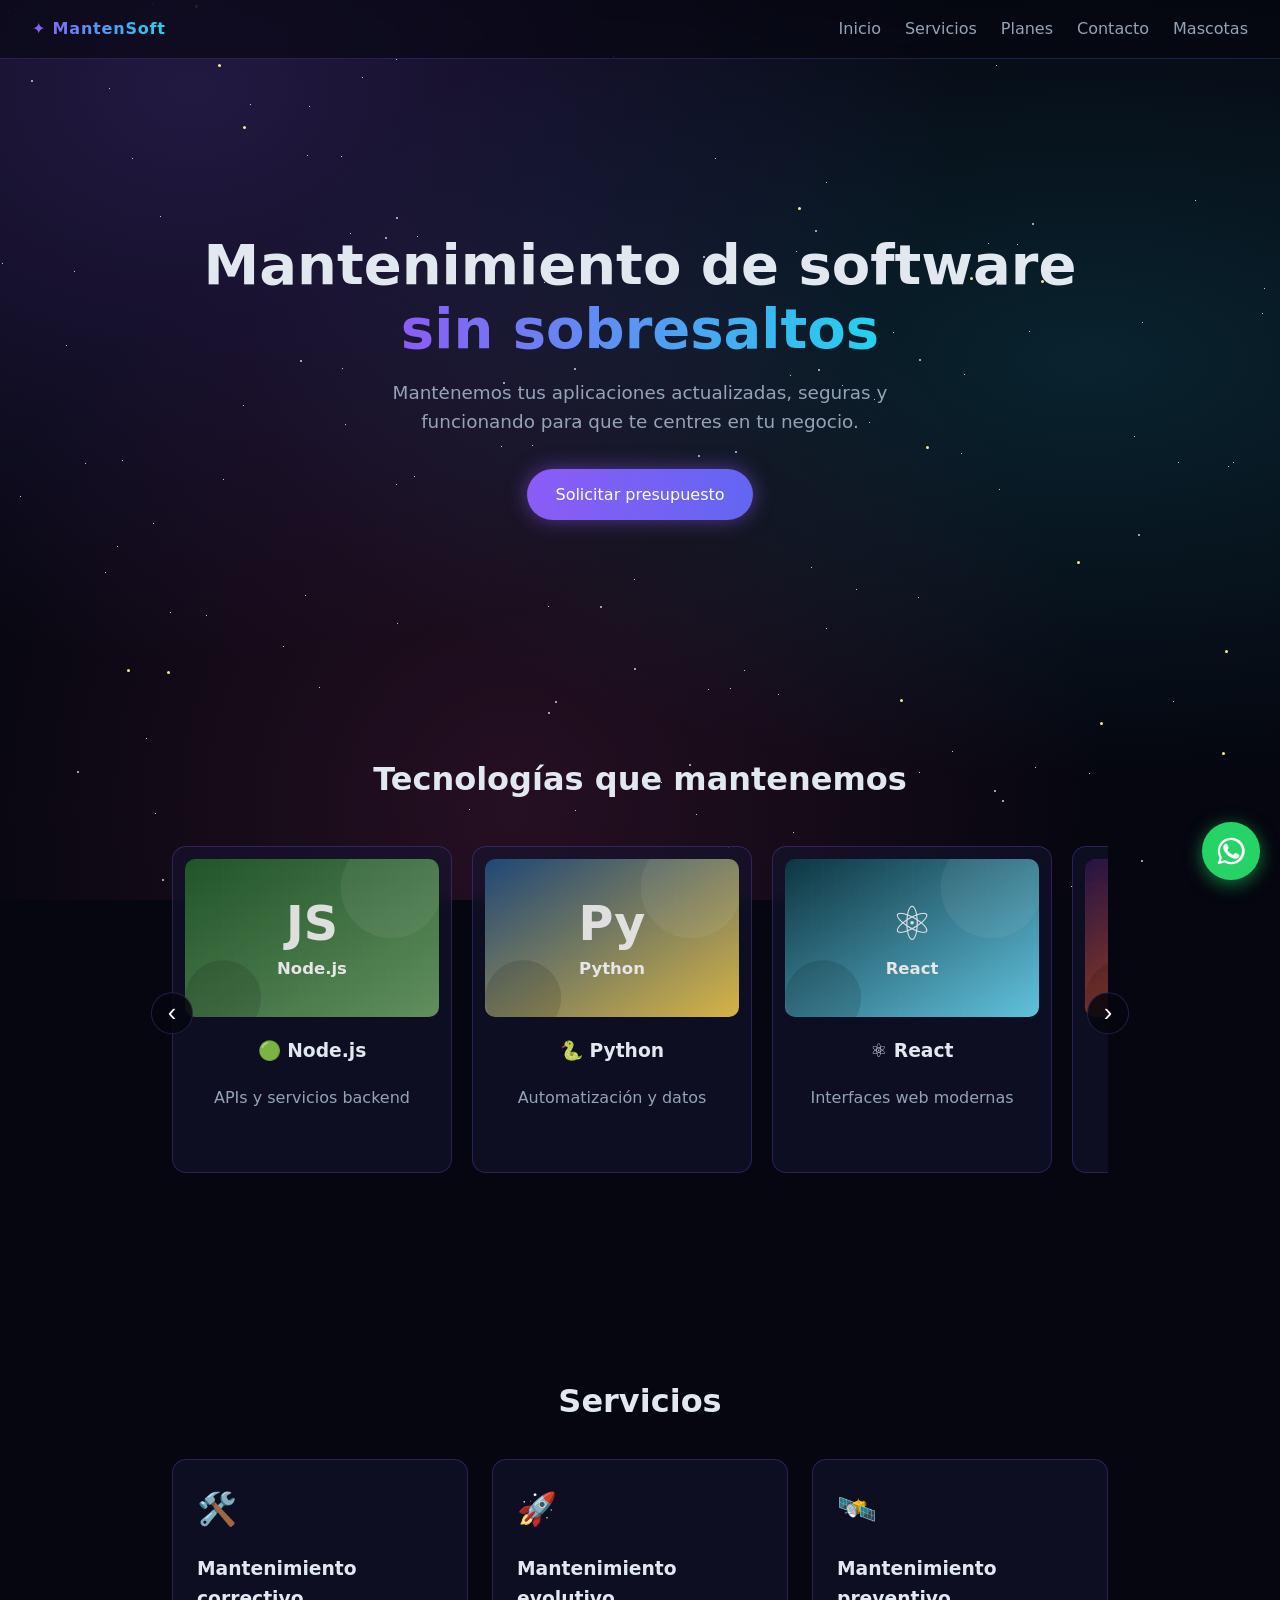
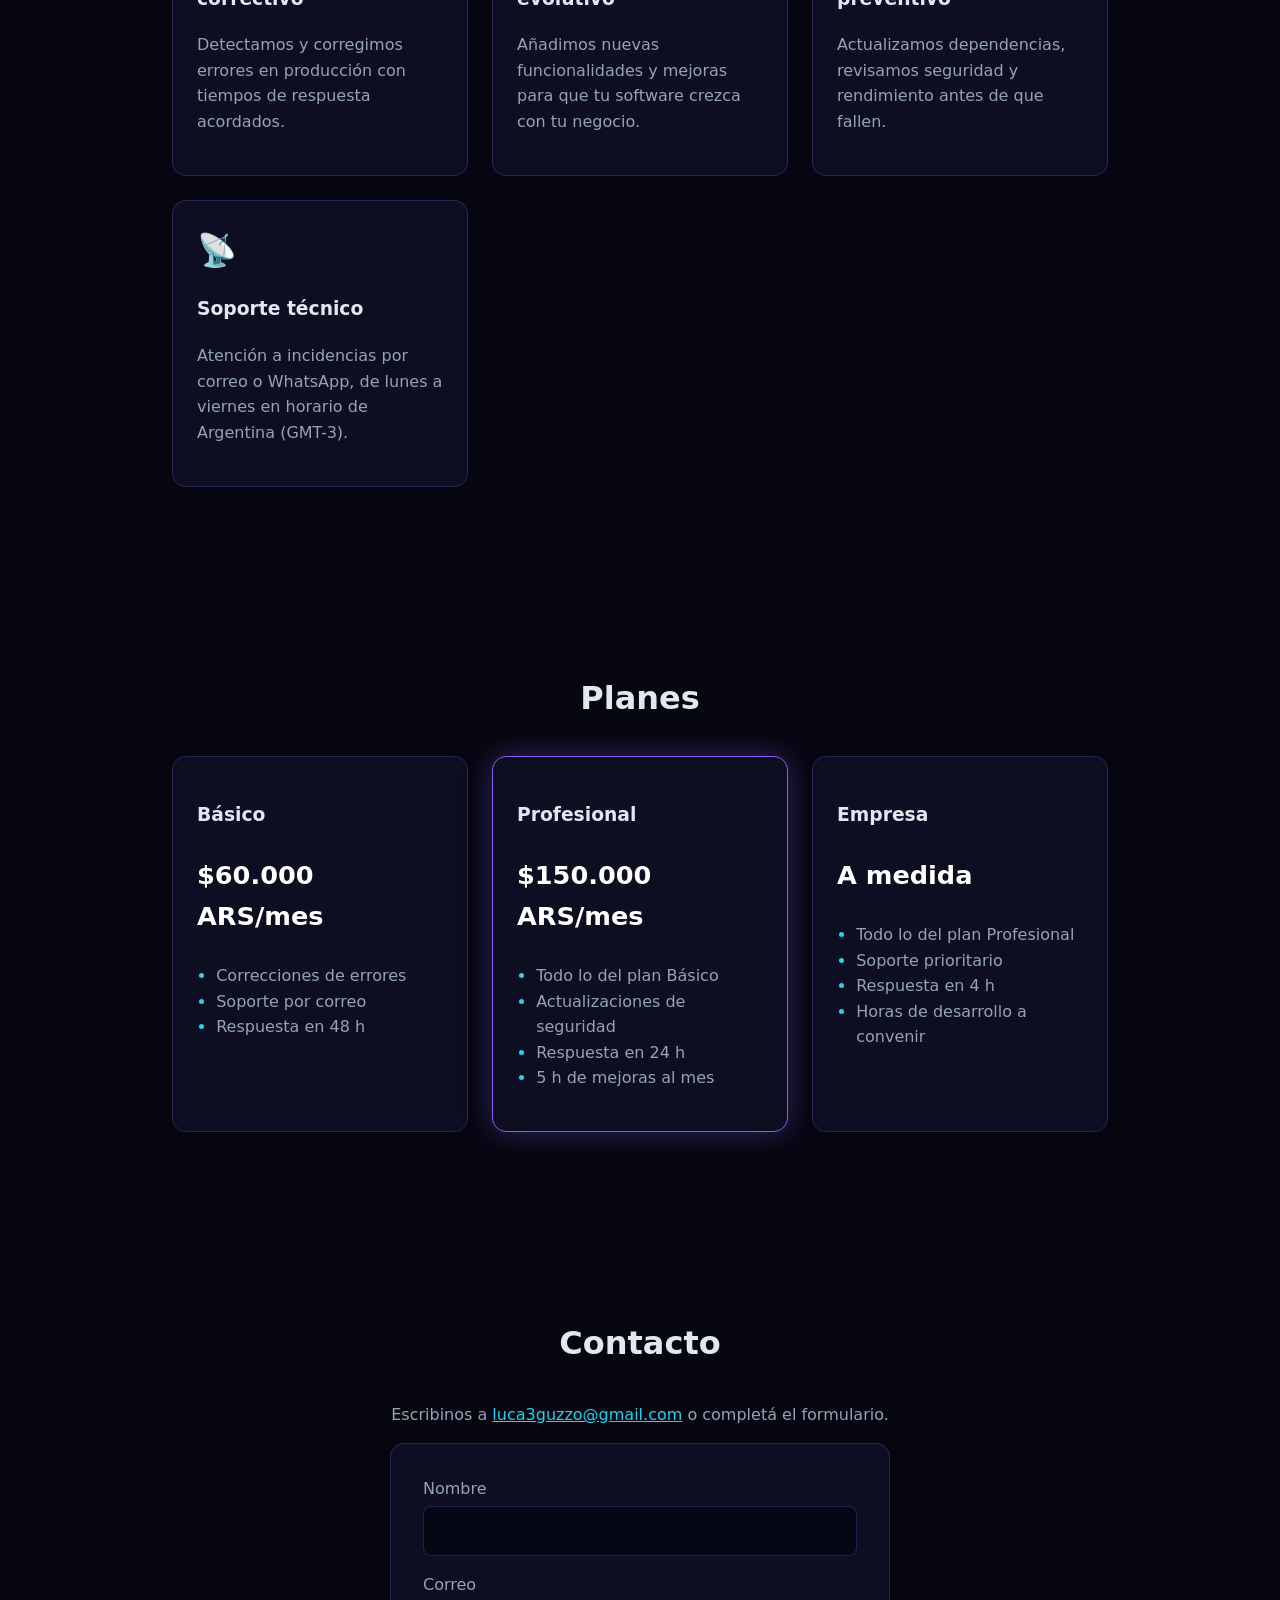
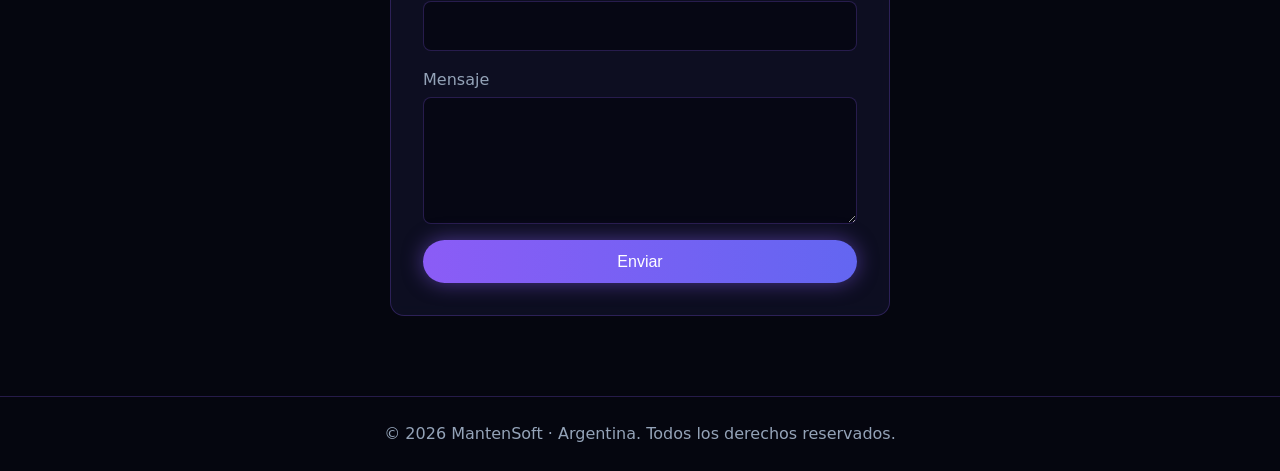
==== commit 736b5304: "Agrega menú de navegación entre Inicio y Mascotas Co-Authored-By: Claude Sonnet 5.5 <noreply@anthrop" ====
--- a/index.html
+++ b/index.html
@@ -384,4 +384,4 @@
 		width: 2rem;
 		height: 2rem;
 		fill: currentColor;
-	}</style><script type="module" src="/@vite/client"></script><script type="module" src="/@id/astro/runtime/client/dev-toolbar/entrypoint.js"></script><script>window.__astro_dev_toolbar__ = {"root":"C:\\Users\\Usuario\\proyectos\\mi-proyecto\\","version":"7.4.2","debugInfo":"Astro                    v7.4.2\nNode                     v24.22.1\nSystem                   Windows (x64)\nPackage Manager          pnpm\nOutput                   static\nAdapter                  none\nIntegrations             none"}</script><script type="module" src="/src/pages/index.astro?astro&type=style&index=0&lang.css"></script></head><body data-astro-source-file="C:/Users/Usuario/proyectos/mi-proyecto/src/pages/index.astro" data-astro-source-loc="96:8"><div class="cielo" aria-hidden="true" data-astro-source-file="C:/Users/Usuario/proyectos/mi-proyecto/src/pages/index.astro" data-astro-source-loc="97:41"><div class="capa pequena" style="box-shadow: 0px 1841px #fff,578px 421px #fff,1458px 1065px #fff,658px 1504px #fff,1510px 1085px #fff,1369px 1271px #fff,1633px 484px #fff,748px 1415px #fff,1396px 107px #fff,1367px 935px #fff,1844px 1614px #fff,245px 1026px #fff,1846px 1377px #fff,1287px 1154px #fff,1823px 1816px #fff,744px 670px #fff,1674px 664px #fff,305px 595px #fff,856px 589px #fff,1874px 1114px #fff,1458px 1755px #fff,117px 546px #fff,1121px 1017px #fff,842px 385px #fff,1817px 109px #fff,730px 688px #fff,1328px 1848px #fff,1029px 331px #fff,811px 567px #fff,728px 847px #fff,665px 1063px #fff,1228px 466px #fff,1812px 915px #fff,1726px 1270px #fff,1268px 1032px #fff,1009px 1377px #fff,1879px 793px #fff,1416px 502px #fff,1173px 701px #fff,661px 782px #fff,1589px 1755px #fff,222px 1638px #fff,155px 813px #fff,307px 155px #fff,1992px 440px #fff,1264px 288px #fff,914px 1185px #fff,275px 1843px #fff,1769px 1781px #fff,1770px 1815px #fff,1522px 550px #fff,20px 496px #fff,152px 3px #fff,1233px 462px #fff,1482px 978px #fff,1375px 476px #fff,1764px 470px #fff,747px 1788px #fff,236px 978px #fff,5px 1825px #fff,1273px 1844px #fff,41px 1800px #fff,376px 1937px #fff,1130px 1358px #fff,532px 445px #fff,417px 1128px #fff,104px 1538px #fff,1401px 1428px #fff,996px 65px #fff,220px 1838px #fff,261px 1375px #fff,1786px 74px #fff,1766px 1722px #fff,1985px 1908px #fff,1529px 839px #fff,496px 1455px #fff,1764px 796px #fff,469px 809px #fff,1773px 1117px #fff,702px 1243px #fff,1469px 670px #fff,1450px 845px #fff,397px 623px #fff,1970px 1988px #fff,1264px 1744px #fff,1836px 399px #fff,1290px 270px #fff,994px 1114px #fff,1542px 1891px #fff,964px 374px #fff,893px 332px #fff,1325px 1043px #fff,1123px 1013px #fff,1514px 724px #fff,1501px 52px #fff,597px 1083px #fff,405px 1445px #fff,581px 471px #fff,1319px 858px #fff,150px 1545px #fff,1645px 1830px #fff,1820px 1361px #fff,1917px 50px #fff,1523px 1202px #fff,1448px 1796px #fff,74px 271px #fff,160px 216px #fff,169px 18px #fff,1210px 1891px #fff,384px 267px #fff,404px 1349px #fff,486px 912px #fff,1987px 845px #fff,1347px 1548px #fff,793px 832px #fff,122px 460px #fff,1615px 1948px #fff,304px 1851px #fff,1017px 244px #fff,420px 1205px #fff,341px 156px #fff,545px 1293px #fff,1112px 961px #fff,1987px 150px #fff,826px 628px #fff,8px 12px #fff,826px 182px #fff,468px 1848px #fff,1554px 1527px #fff,873px 1709px #fff,1924px 1601px #fff,1323px 1144px #fff,696px 814px #fff,993px 989px #fff,1134px 1443px #fff,1330px 1265px #fff,1457px 1769px #fff,1690px 1976px #fff,876px 974px #fff,1914px 1950px #fff,715px 158px #fff,685px 1765px #fff,1416px 1476px #fff,1910px 1574px #fff,414px 476px #fff,1596px 208px #fff,1831px 1600px #fff,1270px 1422px #fff,1071px 886px #fff,1744px 1126px #fff,1747px 541px #fff,1373px 868px #fff,790px 375px #fff,1178px 462px #fff,1797px 1644px #fff,675px 1365px #fff,1754px 231px #fff,615px 1841px #fff,2px 263px #fff,794px 43px #fff,1385px 1795px #fff,345px 424px #fff,1894px 1399px #fff,350px 233px #fff,1253px 31px #fff,1623px 1183px #fff,1502px 256px #fff,662px 1429px #fff,1910px 1095px #fff,1176px 1554px #fff,1404px 1467px #fff,1195px 200px #fff,90px 1226px #fff,449px 1162px #fff,501px 446px #fff,1240px 1258px #fff,1625px 478px #fff,1811px 105px #fff,1381px 813px #fff,1583px 1319px #fff,1609px 209px #fff,1838px 1001px #fff,1645px 849px #fff,1732px 1581px #fff,1454px 1815px #fff,1716px 380px #fff,1439px 309px #fff,250px 1897px #fff,1909px 112px #fff,153px 523px #fff,1881px 1739px #fff,1913px 554px #fff,396px 59px #fff,939px 1118px #fff,283px 646px #fff,961px 453px #fff,109px 88px #fff,187px 1258px #fff,935px 1616px #fff,1456px 1021px #fff,1400px 776px #fff,1226px 1930px #fff,1541px 1924px #fff,1423px 1206px #fff,1605px 342px #fff,130px 1453px #fff,1293px 862px #fff,1089px 773px #fff,988px 243px #fff,132px 158px #fff,708px 689px #fff,400px 1279px #fff,250px 104px #fff,3px 1671px #fff,1738px 88px #fff,1536px 636px #fff,804px 1816px #fff,1593px 23px #fff,1986px 410px #fff,1285px 855px #fff,66px 345px #fff,1510px 1507px #fff,498px 1715px #fff,1626px 635px #fff,918px 597px #fff,506px 1763px #fff,1740px 1356px #fff,996px 1733px #fff,1639px 1626px #fff,1521px 1940px #fff,1382px 570px #fff,1424px 648px #fff,1727px 325px #fff,1690px 1317px #fff,1631px 933px #fff,1591px 1657px #fff,85px 463px #fff,391px 46px #fff,1155px 1623px #fff,1254px 1706px #fff,1730px 1626px #fff,414px 1124px #fff,919px 772px #fff,1076px 1502px #fff,1035px 767px #fff,999px 489px #fff,1406px 1543px #fff,594px 509px #fff,1228px 1103px #fff,1876px 1136px #fff,632px 1200px #fff,1147px 1271px #fff,1142px 322px #fff,417px 236px #fff,666px 1267px #fff,1749px 1288px #fff,778px 694px #fff,796px 251px #fff,309px 106px #fff,952px 751px #fff,182px 1268px #fff,807px 914px #fff,199px 1680px #fff,548px 606px #fff,243px 405px #fff,874px 399px #fff,1215px 1156px #fff,1507px 1569px #fff,984px 1733px #fff,1368px 241px #fff,1247px 1472px #fff,1782px 1159px #fff,1934px 581px #fff,1989px 74px #fff,206px 615px #fff,1712px 1797px #fff,1446px 1093px #fff,478px 1069px #fff,1553px 371px #fff,1623px 1366px #fff,1163px 1902px #fff,613px 56px #fff,1469px 1029px #fff,1228px 1384px #fff,1363px 90px #fff,1412px 1961px #fff,1691px 1359px #fff,1134px 436px #fff,1260px 1134px #fff,878px 45px #fff,1725px 1305px #fff,1952px 615px #fff,1488px 1876px #fff,1141px 1244px #fff,396px 484px #fff,893px 864px #fff,94px 1135px #fff,1561px 1680px #fff,170px 612px #fff,1229px 844px #fff,634px 579px #fff,146px 738px #fff,864px 1270px #fff,1008px 1087px #fff,863px 1245px #fff,1795px 1890px #fff,924px 1664px #fff,1961px 1297px #fff,809px 1256px #fff,105px 572px #fff,56px 1681px #fff,223px 479px #fff,1332px 442px #fff,544px 282px #fff,1520px 614px #fff,1249px 1511px #fff,28px 1650px #fff,1822px 1536px #fff,1907px 145px #fff,362px 77px #fff,1966px 953px #fff,553px 1046px #fff,1670px 1415px #fff,1581px 19px #fff,229px 1233px #fff,1498px 175px #fff,575px 810px #fff,1540px 1351px #fff,1262px 313px #fff,1860px 1996px #fff,1236px 1443px #fff,320px 1778px #fff,319px 687px #fff,1393px 842px #fff,928px 1969px #fff,895px 1103px #fff,1321px 204px #fff,342px 368px #fff,1675px 672px #fff,1991px 1082px #fff,257px 957px #fff,1015px 26px #fff,1083px 1637px #fff,869px 422px #fff,133px 1270px #fff,871px 259px #fff,1665px 41px #fff,1825px 1439px #fff,1779px 1338px #fff,1364px 1682px #fff" data-astro-source-file="C:/Users/Usuario/proyectos/mi-proyecto/src/pages/index.astro" data-astro-source-loc="98:5"></div><div class="capa media" style="box-shadow: 0px 1419px #c7d2fe,1645px 1924px #c7d2fe,1851px 1692px #c7d2fe,1223px 1650px #c7d2fe,1661px 302px #c7d2fe,1971px 1504px #c7d2fe,1605px 898px #c7d2fe,1390px 1772px #c7d2fe,1449px 200px #c7d2fe,1968px 1737px #c7d2fe,854px 1856px #c7d2fe,1313px 191px #c7d2fe,0px 1700px #c7d2fe,391px 1001px #c7d2fe,815px 230px #c7d2fe,1668px 1817px #c7d2fe,823px 1234px #c7d2fe,1138px 534px #c7d2fe,448px 1666px #c7d2fe,1766px 1498px #c7d2fe,423px 1546px #c7d2fe,789px 1587px #c7d2fe,939px 1889px #c7d2fe,422px 1002px #c7d2fe,1090px 1346px #c7d2fe,1928px 421px #c7d2fe,182px 1147px #c7d2fe,1340px 329px #c7d2fe,649px 1339px #c7d2fe,1639px 1574px #c7d2fe,1520px 1117px #c7d2fe,1423px 294px #c7d2fe,1652px 843px #c7d2fe,919px 359px #c7d2fe,641px 1917px #c7d2fe,1018px 1987px #c7d2fe,1204px 1759px #c7d2fe,1773px 75px #c7d2fe,465px 1302px #c7d2fe,1799px 25px #c7d2fe,1523px 1259px #c7d2fe,412px 1899px #c7d2fe,574px 368px #c7d2fe,1141px 860px #c7d2fe,1985px 1102px #c7d2fe,63px 1964px #c7d2fe,1126px 1345px #c7d2fe,1368px 1995px #c7d2fe,714px 1879px #c7d2fe,1002px 800px #c7d2fe,1969px 165px #c7d2fe,1467px 636px #c7d2fe,1996px 863px #c7d2fe,862px 859px #c7d2fe,1895px 960px #c7d2fe,839px 1455px #c7d2fe,419px 1159px #c7d2fe,246px 1893px #c7d2fe,153px 1531px #c7d2fe,582px 1391px #c7d2fe,365px 1139px #c7d2fe,77px 771px #c7d2fe,698px 455px #c7d2fe,385px 237px #c7d2fe,703px 256px #c7d2fe,1061px 953px #c7d2fe,1908px 1715px #c7d2fe,31px 80px #c7d2fe,993px 1835px #c7d2fe,1266px 1984px #c7d2fe,1342px 840px #c7d2fe,459px 1851px #c7d2fe,1565px 627px #c7d2fe,1687px 687px #c7d2fe,555px 701px #c7d2fe,64px 988px #c7d2fe,1276px 1193px #c7d2fe,300px 360px #c7d2fe,1294px 932px #c7d2fe,162px 879px #c7d2fe,443px 387px #c7d2fe,122px 1284px #c7d2fe,737px 1443px #c7d2fe,1088px 1692px #c7d2fe,634px 668px #c7d2fe,1410px 1026px #c7d2fe,396px 217px #c7d2fe,1847px 1498px #c7d2fe,579px 1512px #c7d2fe,361px 1837px #c7d2fe,1087px 1759px #c7d2fe,1032px 223px #c7d2fe,942px 1596px #c7d2fe,1669px 1631px #c7d2fe,503px 382px #c7d2fe,252px 1154px #c7d2fe,1610px 1256px #c7d2fe,1651px 18px #c7d2fe,735px 451px #c7d2fe,1422px 1442px #c7d2fe,1913px 257px #c7d2fe,1665px 814px #c7d2fe,133px 1522px #c7d2fe,1973px 1375px #c7d2fe,689px 764px #c7d2fe,994px 790px #c7d2fe,1441px 973px #c7d2fe,600px 606px #c7d2fe,818px 369px #c7d2fe,1284px 496px #c7d2fe,1036px 1649px #c7d2fe,46px 1695px #c7d2fe,548px 712px #c7d2fe,1359px 1733px #c7d2fe,1188px 1832px #c7d2fe,512px 1140px #c7d2fe,142px 1619px #c7d2fe,1709px 1723px #c7d2fe,1603px 1596px #c7d2fe,209px 1381px #c7d2fe" data-astro-source-file="C:/Users/Usuario/proyectos/mi-proyecto/src/pages/index.astro" data-astro-source-loc="99:5"></div><div class="capa grande" style="box-shadow: 0px 1629px #fde68a,1825px 601px #fde68a,900px 699px #fde68a,728px 1374px #fde68a,1399px 212px #fde68a,243px 126px #fde68a,195px 5px #fde68a,1100px 722px #fde68a,926px 446px #fde68a,238px 1876px #fde68a,214px 1832px #fde68a,160px 1965px #fde68a,1077px 561px #fde68a,1333px 1927px #fde68a,127px 669px #fde68a,798px 207px #fde68a,1222px 752px #fde68a,692px 1037px #fde68a,693px 1871px #fde68a,1480px 1189px #fde68a,328px 987px #fde68a,1914px 1694px #fde68a,1788px 215px #fde68a,634px 1313px #fde68a,1817px 1311px #fde68a,456px 1708px #fde68a,1790px 1944px #fde68a,837px 1657px #fde68a,218px 64px #fde68a,734px 1512px #fde68a,469px 1262px #fde68a,1944px 503px #fde68a,1225px 650px #fde68a,1436px 1262px #fde68a,970px 277px #fde68a,1041px 280px #fde68a,70px 1001px #fde68a,725px 937px #fde68a,576px 904px #fde68a,167px 671px #fde68a" data-astro-source-file="C:/Users/Usuario/proyectos/mi-proyecto/src/pages/index.astro" data-astro-source-loc="100:5"></div><span class="fugaz f1" data-astro-source-file="C:/Users/Usuario/proyectos/mi-proyecto/src/pages/index.astro" data-astro-source-loc="101:5"></span><span class="fugaz f2" data-astro-source-file="C:/Users/Usuario/proyectos/mi-proyecto/src/pages/index.astro" data-astro-source-loc="102:5"></span><span class="fugaz f3" data-astro-source-file="C:/Users/Usuario/proyectos/mi-proyecto/src/pages/index.astro" data-astro-source-loc="103:5"></span></div><header data-astro-source-file="C:/Users/Usuario/proyectos/mi-proyecto/src/pages/index.astro" data-astro-source-loc="106:11"><nav data-astro-source-file="C:/Users/Usuario/proyectos/mi-proyecto/src/pages/index.astro" data-astro-source-loc="107:9"><strong data-astro-source-file="C:/Users/Usuario/proyectos/mi-proyecto/src/pages/index.astro" data-astro-source-loc="108:13">✦ MantenSoft</strong><a href="#servicios" data-astro-source-file="C:/Users/Usuario/proyectos/mi-proyecto/src/pages/index.astro" data-astro-source-loc="109:26">Servicios</a><a href="#planes" data-astro-source-file="C:/Users/Usuario/proyectos/mi-proyecto/src/pages/index.astro" data-astro-source-loc="110:23">Planes</a><a href="#contacto" data-astro-source-file="C:/Users/Usuario/proyectos/mi-proyecto/src/pages/index.astro" data-astro-source-loc="111:25">Contacto</a></nav></header><main data-astro-source-file="C:/Users/Usuario/proyectos/mi-proyecto/src/pages/index.astro" data-astro-source-loc="115:9"><section class="hero" data-astro-source-file="C:/Users/Usuario/proyectos/mi-proyecto/src/pages/index.astro" data-astro-source-loc="116:26"><h1 data-astro-source-file="C:/Users/Usuario/proyectos/mi-proyecto/src/pages/index.astro" data-astro-source-loc="117:9">Mantenimiento de software <span data-astro-source-file="C:/Users/Usuario/proyectos/mi-proyecto/src/pages/index.astro" data-astro-source-loc="117:41">sin sobresaltos</span></h1><p data-astro-source-file="C:/Users/Usuario/proyectos/mi-proyecto/src/pages/index.astro" data-astro-source-loc="118:8">Mantenemos tus aplicaciones actualizadas, seguras y funcionando para que te centres en tu negocio.</p><a class="boton" href="#contacto" data-astro-source-file="C:/Users/Usuario/proyectos/mi-proyecto/src/pages/index.astro" data-astro-source-loc="119:39">Solicitar presupuesto</a></section><section class="carrusel-seccion" aria-label="Tecnologías que mantenemos" data-astro-source-file="C:/Users/Usuario/proyectos/mi-proyecto/src/pages/index.astro" data-astro-source-loc="122:78"><h2 data-astro-source-file="C:/Users/Usuario/proyectos/mi-proyecto/src/pages/index.astro" data-astro-source-loc="123:9">Tecnologías que mantenemos</h2><div class="carrusel" id="carrusel" data-astro-source-file="C:/Users/Usuario/proyectos/mi-proyecto/src/pages/index.astro" data-astro-source-loc="124:41"><button class="flecha izq" type="button" aria-label="Anterior" data-astro-source-file="C:/Users/Usuario/proyectos/mi-proyecto/src/pages/index.astro" data-astro-source-loc="125:69">‹</button><div class="pista" tabindex="0" data-astro-source-file="C:/Users/Usuario/proyectos/mi-proyecto/src/pages/index.astro" data-astro-source-loc="126:38"><article class="diapo" data-astro-source-file="C:/Users/Usuario/proyectos/mi-proyecto/src/pages/index.astro" data-astro-source-loc="129:32"><img src="/img/tech/nodejs.svg" alt="Ilustración de Node.js" width="800" height="500" loading="lazy" data-astro-source-file="C:/Users/Usuario/proyectos/mi-proyecto/src/pages/index.astro" data-astro-source-loc="130:11"><h3 data-astro-source-file="C:/Users/Usuario/proyectos/mi-proyecto/src/pages/index.astro" data-astro-source-loc="131:14"><span data-astro-source-file="C:/Users/Usuario/proyectos/mi-proyecto/src/pages/index.astro" data-astro-source-loc="132:17">🟢</span> Node.js</h3><p data-astro-source-file="C:/Users/Usuario/proyectos/mi-proyecto/src/pages/index.astro" data-astro-source-loc="134:13">APIs y servicios backend</p></article><article class="diapo" data-astro-source-file="C:/Users/Usuario/proyectos/mi-proyecto/src/pages/index.astro" data-astro-source-loc="129:32"><img src="/img/tech/python.svg" alt="Ilustración de Python" width="800" height="500" loading="lazy" data-astro-source-file="C:/Users/Usuario/proyectos/mi-proyecto/src/pages/index.astro" data-astro-source-loc="130:11"><h3 data-astro-source-file="C:/Users/Usuario/proyectos/mi-proyecto/src/pages/index.astro" data-astro-source-loc="131:14"><span data-astro-source-file="C:/Users/Usuario/proyectos/mi-proyecto/src/pages/index.astro" data-astro-source-loc="132:17">🐍</span> Python</h3><p data-astro-source-file="C:/Users/Usuario/proyectos/mi-proyecto/src/pages/index.astro" data-astro-source-loc="134:13">Automatización y datos</p></article><article class="diapo" data-astro-source-file="C:/Users/Usuario/proyectos/mi-proyecto/src/pages/index.astro" data-astro-source-loc="129:32"><img src="/img/tech/react.svg" alt="Ilustración de React" width="800" height="500" loading="lazy" data-astro-source-file="C:/Users/Usuario/proyectos/mi-proyecto/src/pages/index.astro" data-astro-source-loc="130:11"><h3 data-astro-source-file="C:/Users/Usuario/proyectos/mi-proyecto/src/pages/index.astro" data-astro-source-loc="131:14"><span data-astro-source-file="C:/Users/Usuario/proyectos/mi-proyecto/src/pages/index.astro" data-astro-source-loc="132:17">⚛️</span> React</h3><p data-astro-source-file="C:/Users/Usuario/proyectos/mi-proyecto/src/pages/index.astro" data-astro-source-loc="134:13">Interfaces web modernas</p></article><article class="diapo" data-astro-source-file="C:/Users/Usuario/proyectos/mi-proyecto/src/pages/index.astro" data-astro-source-loc="129:32"><img src="/img/tech/astro.svg" alt="Ilustración de Astro" width="800" height="500" loading="lazy" data-astro-source-file="C:/Users/Usuario/proyectos/mi-proyecto/src/pages/index.astro" data-astro-source-loc="130:11"><h3 data-astro-source-file="C:/Users/Usuario/proyectos/mi-proyecto/src/pages/index.astro" data-astro-source-loc="131:14"><span data-astro-source-file="C:/Users/Usuario/proyectos/mi-proyecto/src/pages/index.astro" data-astro-source-loc="132:17">🚀</span> Astro</h3><p data-astro-source-file="C:/Users/Usuario/proyectos/mi-proyecto/src/pages/index.astro" data-astro-source-loc="134:13">Sitios rápidos y livianos</p></article><article class="diapo" data-astro-source-file="C:/Users/Usuario/proyectos/mi-proyecto/src/pages/index.astro" data-astro-source-loc="129:32"><img src="/img/tech/php-laravel.svg" alt="Ilustración de PHP / Laravel" width="800" height="500" loading="lazy" data-astro-source-file="C:/Users/Usuario/proyectos/mi-proyecto/src/pages/index.astro" data-astro-source-loc="130:11"><h3 data-astro-source-file="C:/Users/Usuario/proyectos/mi-proyecto/src/pages/index.astro" data-astro-source-loc="131:14"><span data-astro-source-file="C:/Users/Usuario/proyectos/mi-proyecto/src/pages/index.astro" data-astro-source-loc="132:17">🐘</span> PHP / Laravel</h3><p data-astro-source-file="C:/Users/Usuario/proyectos/mi-proyecto/src/pages/index.astro" data-astro-source-loc="134:13">Aplicaciones y sistemas a medida</p></article><article class="diapo" data-astro-source-file="C:/Users/Usuario/proyectos/mi-proyecto/src/pages/index.astro" data-astro-source-loc="129:32"><img src="/img/tech/typescript.svg" alt="Ilustración de TypeScript" width="800" height="500" loading="lazy" data-astro-source-file="C:/Users/Usuario/proyectos/mi-proyecto/src/pages/index.astro" data-astro-source-loc="130:11"><h3 data-astro-source-file="C:/Users/Usuario/proyectos/mi-proyecto/src/pages/index.astro" data-astro-source-loc="131:14"><span data-astro-source-file="C:/Users/Usuario/proyectos/mi-proyecto/src/pages/index.astro" data-astro-source-loc="132:17">🔷</span> TypeScript</h3><p data-astro-source-file="C:/Users/Usuario/proyectos/mi-proyecto/src/pages/index.astro" data-astro-source-loc="134:13">Código tipado y mantenible</p></article><article class="diapo" data-astro-source-file="C:/Users/Usuario/proyectos/mi-proyecto/src/pages/index.astro" data-astro-source-loc="129:32"><img src="/img/tech/postgresql.svg" alt="Ilustración de PostgreSQL" width="800" height="500" loading="lazy" data-astro-source-file="C:/Users/Usuario/proyectos/mi-proyecto/src/pages/index.astro" data-astro-source-loc="130:11"><h3 data-astro-source-file="C:/Users/Usuario/proyectos/mi-proyecto/src/pages/index.astro" data-astro-source-loc="131:14"><span data-astro-source-file="C:/Users/Usuario/proyectos/mi-proyecto/src/pages/index.astro" data-astro-source-loc="132:17">🗄️</span> PostgreSQL</h3><p data-astro-source-file="C:/Users/Usuario/proyectos/mi-proyecto/src/pages/index.astro" data-astro-source-loc="134:13">Bases de datos relacionales</p></article><article class="diapo" data-astro-source-file="C:/Users/Usuario/proyectos/mi-proyecto/src/pages/index.astro" data-astro-source-loc="129:32"><img src="/img/tech/mongodb.svg" alt="Ilustración de MongoDB" width="800" height="500" loading="lazy" data-astro-source-file="C:/Users/Usuario/proyectos/mi-proyecto/src/pages/index.astro" data-astro-source-loc="130:11"><h3 data-astro-source-file="C:/Users/Usuario/proyectos/mi-proyecto/src/pages/index.astro" data-astro-source-loc="131:14"><span data-astro-source-file="C:/Users/Usuario/proyectos/mi-proyecto/src/pages/index.astro" data-astro-source-loc="132:17">🍃</span> MongoDB</h3><p data-astro-source-file="C:/Users/Usuario/proyectos/mi-proyecto/src/pages/index.astro" data-astro-source-loc="134:13">Bases de datos documentales</p></article><article class="diapo" data-astro-source-file="C:/Users/Usuario/proyectos/mi-proyecto/src/pages/index.astro" data-astro-source-loc="129:32"><img src="/img/tech/docker.svg" alt="Ilustración de Docker" width="800" height="500" loading="lazy" data-astro-source-file="C:/Users/Usuario/proyectos/mi-proyecto/src/pages/index.astro" data-astro-source-loc="130:11"><h3 data-astro-source-file="C:/Users/Usuario/proyectos/mi-proyecto/src/pages/index.astro" data-astro-source-loc="131:14"><span data-astro-source-file="C:/Users/Usuario/proyectos/mi-proyecto/src/pages/index.astro" data-astro-source-loc="132:17">🐳</span> Docker</h3><p data-astro-source-file="C:/Users/Usuario/proyectos/mi-proyecto/src/pages/index.astro" data-astro-source-loc="134:13">Contenedores y despliegues</p></article><article class="diapo" data-astro-source-file="C:/Users/Usuario/proyectos/mi-proyecto/src/pages/index.astro" data-astro-source-loc="129:32"><img src="/img/tech/aws-cloud.svg" alt="Ilustración de AWS / Cloud" width="800" height="500" loading="lazy" data-astro-source-file="C:/Users/Usuario/proyectos/mi-proyecto/src/pages/index.astro" data-astro-source-loc="130:11"><h3 data-astro-source-file="C:/Users/Usuario/proyectos/mi-proyecto/src/pages/index.astro" data-astro-source-loc="131:14"><span data-astro-source-file="C:/Users/Usuario/proyectos/mi-proyecto/src/pages/index.astro" data-astro-source-loc="132:17">☁️</span> AWS / Cloud</h3><p data-astro-source-file="C:/Users/Usuario/proyectos/mi-proyecto/src/pages/index.astro" data-astro-source-loc="134:13">Infraestructura en la nube</p></article><article class="diapo" data-astro-source-file="C:/Users/Usuario/proyectos/mi-proyecto/src/pages/index.astro" data-astro-source-loc="129:32"><img src="/img/tech/seguridad.svg" alt="Ilustración de Seguridad" width="800" height="500" loading="lazy" data-astro-source-file="C:/Users/Usuario/proyectos/mi-proyecto/src/pages/index.astro" data-astro-source-loc="130:11"><h3 data-astro-source-file="C:/Users/Usuario/proyectos/mi-proyecto/src/pages/index.astro" data-astro-source-loc="131:14"><span data-astro-source-file="C:/Users/Usuario/proyectos/mi-proyecto/src/pages/index.astro" data-astro-source-loc="132:17">🔐</span> Seguridad</h3><p data-astro-source-file="C:/Users/Usuario/proyectos/mi-proyecto/src/pages/index.astro" data-astro-source-loc="134:13">Parches y auditorías</p></article><article class="diapo" data-astro-source-file="C:/Users/Usuario/proyectos/mi-proyecto/src/pages/index.astro" data-astro-source-loc="129:32"><img src="/img/tech/cicd.svg" alt="Ilustración de CI/CD" width="800" height="500" loading="lazy" data-astro-source-file="C:/Users/Usuario/proyectos/mi-proyecto/src/pages/index.astro" data-astro-source-loc="130:11"><h3 data-astro-source-file="C:/Users/Usuario/proyectos/mi-proyecto/src/pages/index.astro" data-astro-source-loc="131:14"><span data-astro-source-file="C:/Users/Usuario/proyectos/mi-proyecto/src/pages/index.astro" data-astro-source-loc="132:17">🔁</span> CI/CD</h3><p data-astro-source-file="C:/Users/Usuario/proyectos/mi-proyecto/src/pages/index.astro" data-astro-source-loc="134:13">Integración y entrega continua</p></article></div><button class="flecha der" type="button" aria-label="Siguiente" data-astro-source-file="C:/Users/Usuario/proyectos/mi-proyecto/src/pages/index.astro" data-astro-source-loc="139:70">›</button></div></section><section id="servicios" data-astro-source-file="C:/Users/Usuario/proyectos/mi-proyecto/src/pages/index.astro" data-astro-source-loc="143:28"><h2 data-astro-source-file="C:/Users/Usuario/proyectos/mi-proyecto/src/pages/index.astro" data-astro-source-loc="144:9">Servicios</h2><div class="rejilla" data-astro-source-file="C:/Users/Usuario/proyectos/mi-proyecto/src/pages/index.astro" data-astro-source-loc="145:26"><article data-astro-source-file="C:/Users/Usuario/proyectos/mi-proyecto/src/pages/index.astro" data-astro-source-loc="148:17"><div class="icono" data-astro-source-file="C:/Users/Usuario/proyectos/mi-proyecto/src/pages/index.astro" data-astro-source-loc="149:28">🛠️</div><h3 data-astro-source-file="C:/Users/Usuario/proyectos/mi-proyecto/src/pages/index.astro" data-astro-source-loc="150:13">Mantenimiento correctivo</h3><p data-astro-source-file="C:/Users/Usuario/proyectos/mi-proyecto/src/pages/index.astro" data-astro-source-loc="151:12">Detectamos y corregimos errores en producción con tiempos de respuesta acordados.</p></article><article data-astro-source-file="C:/Users/Usuario/proyectos/mi-proyecto/src/pages/index.astro" data-astro-source-loc="148:17"><div class="icono" data-astro-source-file="C:/Users/Usuario/proyectos/mi-proyecto/src/pages/index.astro" data-astro-source-loc="149:28">🚀</div><h3 data-astro-source-file="C:/Users/Usuario/proyectos/mi-proyecto/src/pages/index.astro" data-astro-source-loc="150:13">Mantenimiento evolutivo</h3><p data-astro-source-file="C:/Users/Usuario/proyectos/mi-proyecto/src/pages/index.astro" data-astro-source-loc="151:12">Añadimos nuevas funcionalidades y mejoras para que tu software crezca con tu negocio.</p></article><article data-astro-source-file="C:/Users/Usuario/proyectos/mi-proyecto/src/pages/index.astro" data-astro-source-loc="148:17"><div class="icono" data-astro-source-file="C:/Users/Usuario/proyectos/mi-proyecto/src/pages/index.astro" data-astro-source-loc="149:28">🛰️</div><h3 data-astro-source-file="C:/Users/Usuario/proyectos/mi-proyecto/src/pages/index.astro" data-astro-source-loc="150:13">Mantenimiento preventivo</h3><p data-astro-source-file="C:/Users/Usuario/proyectos/mi-proyecto/src/pages/index.astro" data-astro-source-loc="151:12">Actualizamos dependencias, revisamos seguridad y rendimiento antes de que fallen.</p></article><article data-astro-source-file="C:/Users/Usuario/proyectos/mi-proyecto/src/pages/index.astro" data-astro-source-loc="148:17"><div class="icono" data-astro-source-file="C:/Users/Usuario/proyectos/mi-proyecto/src/pages/index.astro" data-astro-source-loc="149:28">📡</div><h3 data-astro-source-file="C:/Users/Usuario/proyectos/mi-proyecto/src/pages/index.astro" data-astro-source-loc="150:13">Soporte técnico</h3><p data-astro-source-file="C:/Users/Usuario/proyectos/mi-proyecto/src/pages/index.astro" data-astro-source-loc="151:12">Atención a incidencias por correo o WhatsApp, de lunes a viernes en horario de Argentina (GMT-3).</p></article></div></section><section id="planes" data-astro-source-file="C:/Users/Usuario/proyectos/mi-proyecto/src/pages/index.astro" data-astro-source-loc="158:25"><h2 data-astro-source-file="C:/Users/Usuario/proyectos/mi-proyecto/src/pages/index.astro" data-astro-source-loc="159:9">Planes</h2><div class="rejilla" data-astro-source-file="C:/Users/Usuario/proyectos/mi-proyecto/src/pages/index.astro" data-astro-source-loc="160:26"><article data-astro-source-file="C:/Users/Usuario/proyectos/mi-proyecto/src/pages/index.astro" data-astro-source-loc="163:57"><h3 data-astro-source-file="C:/Users/Usuario/proyectos/mi-proyecto/src/pages/index.astro" data-astro-source-loc="164:13">Básico</h3><p class="precio" data-astro-source-file="C:/Users/Usuario/proyectos/mi-proyecto/src/pages/index.astro" data-astro-source-loc="165:27">$60.000 ARS/mes</p><ul data-astro-source-file="C:/Users/Usuario/proyectos/mi-proyecto/src/pages/index.astro" data-astro-source-loc="166:13"><li data-astro-source-file="C:/Users/Usuario/proyectos/mi-proyecto/src/pages/index.astro" data-astro-source-loc="168:15">Correcciones de errores</li><li data-astro-source-file="C:/Users/Usuario/proyectos/mi-proyecto/src/pages/index.astro" data-astro-source-loc="168:15">Soporte por correo</li><li data-astro-source-file="C:/Users/Usuario/proyectos/mi-proyecto/src/pages/index.astro" data-astro-source-loc="168:15">Respuesta en 48 h</li></ul></article><article class="destacado" data-astro-source-file="C:/Users/Usuario/proyectos/mi-proyecto/src/pages/index.astro" data-astro-source-loc="163:57"><h3 data-astro-source-file="C:/Users/Usuario/proyectos/mi-proyecto/src/pages/index.astro" data-astro-source-loc="164:13">Profesional</h3><p class="precio" data-astro-source-file="C:/Users/Usuario/proyectos/mi-proyecto/src/pages/index.astro" data-astro-source-loc="165:27">$150.000 ARS/mes</p><ul data-astro-source-file="C:/Users/Usuario/proyectos/mi-proyecto/src/pages/index.astro" data-astro-source-loc="166:13"><li data-astro-source-file="C:/Users/Usuario/proyectos/mi-proyecto/src/pages/index.astro" data-astro-source-loc="168:15">Todo lo del plan Básico</li><li data-astro-source-file="C:/Users/Usuario/proyectos/mi-proyecto/src/pages/index.astro" data-astro-source-loc="168:15">Actualizaciones de seguridad</li><li data-astro-source-file="C:/Users/Usuario/proyectos/mi-proyecto/src/pages/index.astro" data-astro-source-loc="168:15">Respuesta en 24 h</li><li data-astro-source-file="C:/Users/Usuario/proyectos/mi-proyecto/src/pages/index.astro" data-astro-source-loc="168:15">5 h de mejoras al mes</li></ul></article><article data-astro-source-file="C:/Users/Usuario/proyectos/mi-proyecto/src/pages/index.astro" data-astro-source-loc="163:57"><h3 data-astro-source-file="C:/Users/Usuario/proyectos/mi-proyecto/src/pages/index.astro" data-astro-source-loc="164:13">Empresa</h3><p class="precio" data-astro-source-file="C:/Users/Usuario/proyectos/mi-proyecto/src/pages/index.astro" data-astro-source-loc="165:27">A medida</p><ul data-astro-source-file="C:/Users/Usuario/proyectos/mi-proyecto/src/pages/index.astro" data-astro-source-loc="166:13"><li data-astro-source-file="C:/Users/Usuario/proyectos/mi-proyecto/src/pages/index.astro" data-astro-source-loc="168:15">Todo lo del plan Profesional</li><li data-astro-source-file="C:/Users/Usuario/proyectos/mi-proyecto/src/pages/index.astro" data-astro-source-loc="168:15">Soporte prioritario</li><li data-astro-source-file="C:/Users/Usuario/proyectos/mi-proyecto/src/pages/index.astro" data-astro-source-loc="168:15">Respuesta en 4 h</li><li data-astro-source-file="C:/Users/Usuario/proyectos/mi-proyecto/src/pages/index.astro" data-astro-source-loc="168:15">Horas de desarrollo a convenir</li></ul></article></div></section><section id="contacto" data-astro-source-file="C:/Users/Usuario/proyectos/mi-proyecto/src/pages/index.astro" data-astro-source-loc="177:27"><h2 data-astro-source-file="C:/Users/Usuario/proyectos/mi-proyecto/src/pages/index.astro" data-astro-source-loc="178:9">Contacto</h2><p class="contacto-directo" data-astro-source-file="C:/Users/Usuario/proyectos/mi-proyecto/src/pages/index.astro" data-astro-source-loc="179:33">Escribinos a <a href="mailto:luca3guzzo@gmail.com" data-astro-source-file="C:/Users/Usuario/proyectos/mi-proyecto/src/pages/index.astro" data-astro-source-loc="180:57">luca3guzzo@gmail.com</a> o completá el formulario.</p><form id="form-contacto" data-astro-source-file="C:/Users/Usuario/proyectos/mi-proyecto/src/pages/index.astro" data-astro-source-loc="182:30"><label data-astro-source-file="C:/Users/Usuario/proyectos/mi-proyecto/src/pages/index.astro" data-astro-source-loc="183:13">Nombre <input type="text" name="nombre" required data-astro-source-file="C:/Users/Usuario/proyectos/mi-proyecto/src/pages/index.astro" data-astro-source-loc="183:21"></label><label data-astro-source-file="C:/Users/Usuario/proyectos/mi-proyecto/src/pages/index.astro" data-astro-source-loc="184:13">Correo <input type="email" name="correo" required data-astro-source-file="C:/Users/Usuario/proyectos/mi-proyecto/src/pages/index.astro" data-astro-source-loc="184:21"></label><label data-astro-source-file="C:/Users/Usuario/proyectos/mi-proyecto/src/pages/index.astro" data-astro-source-loc="185:13">Mensaje <textarea name="mensaje" rows="4" required data-astro-source-file="C:/Users/Usuario/proyectos/mi-proyecto/src/pages/index.astro" data-astro-source-loc="185:22"></textarea></label><button class="boton" type="submit" data-astro-source-file="C:/Users/Usuario/proyectos/mi-proyecto/src/pages/index.astro" data-astro-source-loc="186:42">Enviar</button></form></section></main><footer data-astro-source-file="C:/Users/Usuario/proyectos/mi-proyecto/src/pages/index.astro" data-astro-source-loc="191:11">© 2026 MantenSoft · Argentina. Todos los derechos reservados.</footer><a class="whatsapp" href="https://wa.me/5492612655827" target="_blank" rel="noopener noreferrer" aria-label="Escribinos por WhatsApp"><svg viewBox="0 0 24 24" aria-hidden="true"><path d="M17.5 14.4c-.3-.1-1.7-.8-2-.9-.3-.1-.5-.1-.7.1-.2.3-.8.9-.9 1.1-.2.2-.3.2-.6.1-.3-.1-1.2-.4-2.3-1.4-.9-.8-1.4-1.7-1.6-2-.2-.3 0-.5.1-.6l.4-.5c.1-.2.2-.3.3-.5.1-.2 0-.4 0-.5-.1-.1-.7-1.6-.9-2.2-.2-.6-.5-.5-.7-.5h-.6c-.2 0-.5.1-.8.4-.3.3-1 1-1 2.5s1.1 2.9 1.2 3.1c.1.2 2.1 3.2 5.1 4.5.7.3 1.3.5 1.7.6.7.2 1.4.2 1.9.1.6-.1 1.7-.7 2-1.4.2-.7.2-1.3.2-1.4-.1-.1-.3-.2-.6-.3zM12 2a10 10 0 0 0-8.600 15L2 22l5.200-1.400A10 10 0 1 0 12 2zm0 18.200c-1.500 0-2.900-.4-4.200-1.200l-.3-.2-3.100.8.8-3-.2-.3A8.200 8.200 0 1 1 12 20.200z"/></svg></a><script type="module" src="/src/pages/index.astro?astro&type=script&index=0&lang.ts"></script></body></html>
+	}</style><script type="module" src="/@vite/client"></script><script type="module" src="/@id/astro/runtime/client/dev-toolbar/entrypoint.js"></script><script>window.__astro_dev_toolbar__ = {"root":"C:\\Users\\Usuario\\proyectos\\mi-proyecto\\","version":"7.4.2","debugInfo":"Astro                    v7.4.2\nNode                     v24.22.1\nSystem                   Windows (x64)\nPackage Manager          pnpm\nOutput                   static\nAdapter                  none\nIntegrations             none"}</script><script type="module" src="/src/pages/index.astro?astro&type=style&index=0&lang.css"></script></head><body data-astro-source-file="C:/Users/Usuario/proyectos/mi-proyecto/src/pages/index.astro" data-astro-source-loc="96:8"><div class="cielo" aria-hidden="true" data-astro-source-file="C:/Users/Usuario/proyectos/mi-proyecto/src/pages/index.astro" data-astro-source-loc="97:41"><div class="capa pequena" style="box-shadow: 0px 1841px #fff,578px 421px #fff,1458px 1065px #fff,658px 1504px #fff,1510px 1085px #fff,1369px 1271px #fff,1633px 484px #fff,748px 1415px #fff,1396px 107px #fff,1367px 935px #fff,1844px 1614px #fff,245px 1026px #fff,1846px 1377px #fff,1287px 1154px #fff,1823px 1816px #fff,744px 670px #fff,1674px 664px #fff,305px 595px #fff,856px 589px #fff,1874px 1114px #fff,1458px 1755px #fff,117px 546px #fff,1121px 1017px #fff,842px 385px #fff,1817px 109px #fff,730px 688px #fff,1328px 1848px #fff,1029px 331px #fff,811px 567px #fff,728px 847px #fff,665px 1063px #fff,1228px 466px #fff,1812px 915px #fff,1726px 1270px #fff,1268px 1032px #fff,1009px 1377px #fff,1879px 793px #fff,1416px 502px #fff,1173px 701px #fff,661px 782px #fff,1589px 1755px #fff,222px 1638px #fff,155px 813px #fff,307px 155px #fff,1992px 440px #fff,1264px 288px #fff,914px 1185px #fff,275px 1843px #fff,1769px 1781px #fff,1770px 1815px #fff,1522px 550px #fff,20px 496px #fff,152px 3px #fff,1233px 462px #fff,1482px 978px #fff,1375px 476px #fff,1764px 470px #fff,747px 1788px #fff,236px 978px #fff,5px 1825px #fff,1273px 1844px #fff,41px 1800px #fff,376px 1937px #fff,1130px 1358px #fff,532px 445px #fff,417px 1128px #fff,104px 1538px #fff,1401px 1428px #fff,996px 65px #fff,220px 1838px #fff,261px 1375px #fff,1786px 74px #fff,1766px 1722px #fff,1985px 1908px #fff,1529px 839px #fff,496px 1455px #fff,1764px 796px #fff,469px 809px #fff,1773px 1117px #fff,702px 1243px #fff,1469px 670px #fff,1450px 845px #fff,397px 623px #fff,1970px 1988px #fff,1264px 1744px #fff,1836px 399px #fff,1290px 270px #fff,994px 1114px #fff,1542px 1891px #fff,964px 374px #fff,893px 332px #fff,1325px 1043px #fff,1123px 1013px #fff,1514px 724px #fff,1501px 52px #fff,597px 1083px #fff,405px 1445px #fff,581px 471px #fff,1319px 858px #fff,150px 1545px #fff,1645px 1830px #fff,1820px 1361px #fff,1917px 50px #fff,1523px 1202px #fff,1448px 1796px #fff,74px 271px #fff,160px 216px #fff,169px 18px #fff,1210px 1891px #fff,384px 267px #fff,404px 1349px #fff,486px 912px #fff,1987px 845px #fff,1347px 1548px #fff,793px 832px #fff,122px 460px #fff,1615px 1948px #fff,304px 1851px #fff,1017px 244px #fff,420px 1205px #fff,341px 156px #fff,545px 1293px #fff,1112px 961px #fff,1987px 150px #fff,826px 628px #fff,8px 12px #fff,826px 182px #fff,468px 1848px #fff,1554px 1527px #fff,873px 1709px #fff,1924px 1601px #fff,1323px 1144px #fff,696px 814px #fff,993px 989px #fff,1134px 1443px #fff,1330px 1265px #fff,1457px 1769px #fff,1690px 1976px #fff,876px 974px #fff,1914px 1950px #fff,715px 158px #fff,685px 1765px #fff,1416px 1476px #fff,1910px 1574px #fff,414px 476px #fff,1596px 208px #fff,1831px 1600px #fff,1270px 1422px #fff,1071px 886px #fff,1744px 1126px #fff,1747px 541px #fff,1373px 868px #fff,790px 375px #fff,1178px 462px #fff,1797px 1644px #fff,675px 1365px #fff,1754px 231px #fff,615px 1841px #fff,2px 263px #fff,794px 43px #fff,1385px 1795px #fff,345px 424px #fff,1894px 1399px #fff,350px 233px #fff,1253px 31px #fff,1623px 1183px #fff,1502px 256px #fff,662px 1429px #fff,1910px 1095px #fff,1176px 1554px #fff,1404px 1467px #fff,1195px 200px #fff,90px 1226px #fff,449px 1162px #fff,501px 446px #fff,1240px 1258px #fff,1625px 478px #fff,1811px 105px #fff,1381px 813px #fff,1583px 1319px #fff,1609px 209px #fff,1838px 1001px #fff,1645px 849px #fff,1732px 1581px #fff,1454px 1815px #fff,1716px 380px #fff,1439px 309px #fff,250px 1897px #fff,1909px 112px #fff,153px 523px #fff,1881px 1739px #fff,1913px 554px #fff,396px 59px #fff,939px 1118px #fff,283px 646px #fff,961px 453px #fff,109px 88px #fff,187px 1258px #fff,935px 1616px #fff,1456px 1021px #fff,1400px 776px #fff,1226px 1930px #fff,1541px 1924px #fff,1423px 1206px #fff,1605px 342px #fff,130px 1453px #fff,1293px 862px #fff,1089px 773px #fff,988px 243px #fff,132px 158px #fff,708px 689px #fff,400px 1279px #fff,250px 104px #fff,3px 1671px #fff,1738px 88px #fff,1536px 636px #fff,804px 1816px #fff,1593px 23px #fff,1986px 410px #fff,1285px 855px #fff,66px 345px #fff,1510px 1507px #fff,498px 1715px #fff,1626px 635px #fff,918px 597px #fff,506px 1763px #fff,1740px 1356px #fff,996px 1733px #fff,1639px 1626px #fff,1521px 1940px #fff,1382px 570px #fff,1424px 648px #fff,1727px 325px #fff,1690px 1317px #fff,1631px 933px #fff,1591px 1657px #fff,85px 463px #fff,391px 46px #fff,1155px 1623px #fff,1254px 1706px #fff,1730px 1626px #fff,414px 1124px #fff,919px 772px #fff,1076px 1502px #fff,1035px 767px #fff,999px 489px #fff,1406px 1543px #fff,594px 509px #fff,1228px 1103px #fff,1876px 1136px #fff,632px 1200px #fff,1147px 1271px #fff,1142px 322px #fff,417px 236px #fff,666px 1267px #fff,1749px 1288px #fff,778px 694px #fff,796px 251px #fff,309px 106px #fff,952px 751px #fff,182px 1268px #fff,807px 914px #fff,199px 1680px #fff,548px 606px #fff,243px 405px #fff,874px 399px #fff,1215px 1156px #fff,1507px 1569px #fff,984px 1733px #fff,1368px 241px #fff,1247px 1472px #fff,1782px 1159px #fff,1934px 581px #fff,1989px 74px #fff,206px 615px #fff,1712px 1797px #fff,1446px 1093px #fff,478px 1069px #fff,1553px 371px #fff,1623px 1366px #fff,1163px 1902px #fff,613px 56px #fff,1469px 1029px #fff,1228px 1384px #fff,1363px 90px #fff,1412px 1961px #fff,1691px 1359px #fff,1134px 436px #fff,1260px 1134px #fff,878px 45px #fff,1725px 1305px #fff,1952px 615px #fff,1488px 1876px #fff,1141px 1244px #fff,396px 484px #fff,893px 864px #fff,94px 1135px #fff,1561px 1680px #fff,170px 612px #fff,1229px 844px #fff,634px 579px #fff,146px 738px #fff,864px 1270px #fff,1008px 1087px #fff,863px 1245px #fff,1795px 1890px #fff,924px 1664px #fff,1961px 1297px #fff,809px 1256px #fff,105px 572px #fff,56px 1681px #fff,223px 479px #fff,1332px 442px #fff,544px 282px #fff,1520px 614px #fff,1249px 1511px #fff,28px 1650px #fff,1822px 1536px #fff,1907px 145px #fff,362px 77px #fff,1966px 953px #fff,553px 1046px #fff,1670px 1415px #fff,1581px 19px #fff,229px 1233px #fff,1498px 175px #fff,575px 810px #fff,1540px 1351px #fff,1262px 313px #fff,1860px 1996px #fff,1236px 1443px #fff,320px 1778px #fff,319px 687px #fff,1393px 842px #fff,928px 1969px #fff,895px 1103px #fff,1321px 204px #fff,342px 368px #fff,1675px 672px #fff,1991px 1082px #fff,257px 957px #fff,1015px 26px #fff,1083px 1637px #fff,869px 422px #fff,133px 1270px #fff,871px 259px #fff,1665px 41px #fff,1825px 1439px #fff,1779px 1338px #fff,1364px 1682px #fff" data-astro-source-file="C:/Users/Usuario/proyectos/mi-proyecto/src/pages/index.astro" data-astro-source-loc="98:5"></div><div class="capa media" style="box-shadow: 0px 1419px #c7d2fe,1645px 1924px #c7d2fe,1851px 1692px #c7d2fe,1223px 1650px #c7d2fe,1661px 302px #c7d2fe,1971px 1504px #c7d2fe,1605px 898px #c7d2fe,1390px 1772px #c7d2fe,1449px 200px #c7d2fe,1968px 1737px #c7d2fe,854px 1856px #c7d2fe,1313px 191px #c7d2fe,0px 1700px #c7d2fe,391px 1001px #c7d2fe,815px 230px #c7d2fe,1668px 1817px #c7d2fe,823px 1234px #c7d2fe,1138px 534px #c7d2fe,448px 1666px #c7d2fe,1766px 1498px #c7d2fe,423px 1546px #c7d2fe,789px 1587px #c7d2fe,939px 1889px #c7d2fe,422px 1002px #c7d2fe,1090px 1346px #c7d2fe,1928px 421px #c7d2fe,182px 1147px #c7d2fe,1340px 329px #c7d2fe,649px 1339px #c7d2fe,1639px 1574px #c7d2fe,1520px 1117px #c7d2fe,1423px 294px #c7d2fe,1652px 843px #c7d2fe,919px 359px #c7d2fe,641px 1917px #c7d2fe,1018px 1987px #c7d2fe,1204px 1759px #c7d2fe,1773px 75px #c7d2fe,465px 1302px #c7d2fe,1799px 25px #c7d2fe,1523px 1259px #c7d2fe,412px 1899px #c7d2fe,574px 368px #c7d2fe,1141px 860px #c7d2fe,1985px 1102px #c7d2fe,63px 1964px #c7d2fe,1126px 1345px #c7d2fe,1368px 1995px #c7d2fe,714px 1879px #c7d2fe,1002px 800px #c7d2fe,1969px 165px #c7d2fe,1467px 636px #c7d2fe,1996px 863px #c7d2fe,862px 859px #c7d2fe,1895px 960px #c7d2fe,839px 1455px #c7d2fe,419px 1159px #c7d2fe,246px 1893px #c7d2fe,153px 1531px #c7d2fe,582px 1391px #c7d2fe,365px 1139px #c7d2fe,77px 771px #c7d2fe,698px 455px #c7d2fe,385px 237px #c7d2fe,703px 256px #c7d2fe,1061px 953px #c7d2fe,1908px 1715px #c7d2fe,31px 80px #c7d2fe,993px 1835px #c7d2fe,1266px 1984px #c7d2fe,1342px 840px #c7d2fe,459px 1851px #c7d2fe,1565px 627px #c7d2fe,1687px 687px #c7d2fe,555px 701px #c7d2fe,64px 988px #c7d2fe,1276px 1193px #c7d2fe,300px 360px #c7d2fe,1294px 932px #c7d2fe,162px 879px #c7d2fe,443px 387px #c7d2fe,122px 1284px #c7d2fe,737px 1443px #c7d2fe,1088px 1692px #c7d2fe,634px 668px #c7d2fe,1410px 1026px #c7d2fe,396px 217px #c7d2fe,1847px 1498px #c7d2fe,579px 1512px #c7d2fe,361px 1837px #c7d2fe,1087px 1759px #c7d2fe,1032px 223px #c7d2fe,942px 1596px #c7d2fe,1669px 1631px #c7d2fe,503px 382px #c7d2fe,252px 1154px #c7d2fe,1610px 1256px #c7d2fe,1651px 18px #c7d2fe,735px 451px #c7d2fe,1422px 1442px #c7d2fe,1913px 257px #c7d2fe,1665px 814px #c7d2fe,133px 1522px #c7d2fe,1973px 1375px #c7d2fe,689px 764px #c7d2fe,994px 790px #c7d2fe,1441px 973px #c7d2fe,600px 606px #c7d2fe,818px 369px #c7d2fe,1284px 496px #c7d2fe,1036px 1649px #c7d2fe,46px 1695px #c7d2fe,548px 712px #c7d2fe,1359px 1733px #c7d2fe,1188px 1832px #c7d2fe,512px 1140px #c7d2fe,142px 1619px #c7d2fe,1709px 1723px #c7d2fe,1603px 1596px #c7d2fe,209px 1381px #c7d2fe" data-astro-source-file="C:/Users/Usuario/proyectos/mi-proyecto/src/pages/index.astro" data-astro-source-loc="99:5"></div><div class="capa grande" style="box-shadow: 0px 1629px #fde68a,1825px 601px #fde68a,900px 699px #fde68a,728px 1374px #fde68a,1399px 212px #fde68a,243px 126px #fde68a,195px 5px #fde68a,1100px 722px #fde68a,926px 446px #fde68a,238px 1876px #fde68a,214px 1832px #fde68a,160px 1965px #fde68a,1077px 561px #fde68a,1333px 1927px #fde68a,127px 669px #fde68a,798px 207px #fde68a,1222px 752px #fde68a,692px 1037px #fde68a,693px 1871px #fde68a,1480px 1189px #fde68a,328px 987px #fde68a,1914px 1694px #fde68a,1788px 215px #fde68a,634px 1313px #fde68a,1817px 1311px #fde68a,456px 1708px #fde68a,1790px 1944px #fde68a,837px 1657px #fde68a,218px 64px #fde68a,734px 1512px #fde68a,469px 1262px #fde68a,1944px 503px #fde68a,1225px 650px #fde68a,1436px 1262px #fde68a,970px 277px #fde68a,1041px 280px #fde68a,70px 1001px #fde68a,725px 937px #fde68a,576px 904px #fde68a,167px 671px #fde68a" data-astro-source-file="C:/Users/Usuario/proyectos/mi-proyecto/src/pages/index.astro" data-astro-source-loc="100:5"></div><span class="fugaz f1" data-astro-source-file="C:/Users/Usuario/proyectos/mi-proyecto/src/pages/index.astro" data-astro-source-loc="101:5"></span><span class="fugaz f2" data-astro-source-file="C:/Users/Usuario/proyectos/mi-proyecto/src/pages/index.astro" data-astro-source-loc="102:5"></span><span class="fugaz f3" data-astro-source-file="C:/Users/Usuario/proyectos/mi-proyecto/src/pages/index.astro" data-astro-source-loc="103:5"></span></div><header data-astro-source-file="C:/Users/Usuario/proyectos/mi-proyecto/src/pages/index.astro" data-astro-source-loc="106:11"><nav data-astro-source-file="C:/Users/Usuario/proyectos/mi-proyecto/src/pages/index.astro" data-astro-source-loc="107:9"><strong data-astro-source-file="C:/Users/Usuario/proyectos/mi-proyecto/src/pages/index.astro" data-astro-source-loc="108:13">✦ MantenSoft</strong><a href="index.html">Inicio</a><a href="#servicios" data-astro-source-file="C:/Users/Usuario/proyectos/mi-proyecto/src/pages/index.astro" data-astro-source-loc="109:26">Servicios</a><a href="#planes" data-astro-source-file="C:/Users/Usuario/proyectos/mi-proyecto/src/pages/index.astro" data-astro-source-loc="110:23">Planes</a><a href="#contacto" data-astro-source-file="C:/Users/Usuario/proyectos/mi-proyecto/src/pages/index.astro" data-astro-source-loc="111:25">Contacto</a><a href="mascota.html">Mascotas</a></nav></header><main data-astro-source-file="C:/Users/Usuario/proyectos/mi-proyecto/src/pages/index.astro" data-astro-source-loc="115:9"><section class="hero" data-astro-source-file="C:/Users/Usuario/proyectos/mi-proyecto/src/pages/index.astro" data-astro-source-loc="116:26"><h1 data-astro-source-file="C:/Users/Usuario/proyectos/mi-proyecto/src/pages/index.astro" data-astro-source-loc="117:9">Mantenimiento de software <span data-astro-source-file="C:/Users/Usuario/proyectos/mi-proyecto/src/pages/index.astro" data-astro-source-loc="117:41">sin sobresaltos</span></h1><p data-astro-source-file="C:/Users/Usuario/proyectos/mi-proyecto/src/pages/index.astro" data-astro-source-loc="118:8">Mantenemos tus aplicaciones actualizadas, seguras y funcionando para que te centres en tu negocio.</p><a class="boton" href="#contacto" data-astro-source-file="C:/Users/Usuario/proyectos/mi-proyecto/src/pages/index.astro" data-astro-source-loc="119:39">Solicitar presupuesto</a></section><section class="carrusel-seccion" aria-label="Tecnologías que mantenemos" data-astro-source-file="C:/Users/Usuario/proyectos/mi-proyecto/src/pages/index.astro" data-astro-source-loc="122:78"><h2 data-astro-source-file="C:/Users/Usuario/proyectos/mi-proyecto/src/pages/index.astro" data-astro-source-loc="123:9">Tecnologías que mantenemos</h2><div class="carrusel" id="carrusel" data-astro-source-file="C:/Users/Usuario/proyectos/mi-proyecto/src/pages/index.astro" data-astro-source-loc="124:41"><button class="flecha izq" type="button" aria-label="Anterior" data-astro-source-file="C:/Users/Usuario/proyectos/mi-proyecto/src/pages/index.astro" data-astro-source-loc="125:69">‹</button><div class="pista" tabindex="0" data-astro-source-file="C:/Users/Usuario/proyectos/mi-proyecto/src/pages/index.astro" data-astro-source-loc="126:38"><article class="diapo" data-astro-source-file="C:/Users/Usuario/proyectos/mi-proyecto/src/pages/index.astro" data-astro-source-loc="129:32"><img src="/img/tech/nodejs.svg" alt="Ilustración de Node.js" width="800" height="500" loading="lazy" data-astro-source-file="C:/Users/Usuario/proyectos/mi-proyecto/src/pages/index.astro" data-astro-source-loc="130:11"><h3 data-astro-source-file="C:/Users/Usuario/proyectos/mi-proyecto/src/pages/index.astro" data-astro-source-loc="131:14"><span data-astro-source-file="C:/Users/Usuario/proyectos/mi-proyecto/src/pages/index.astro" data-astro-source-loc="132:17">🟢</span> Node.js</h3><p data-astro-source-file="C:/Users/Usuario/proyectos/mi-proyecto/src/pages/index.astro" data-astro-source-loc="134:13">APIs y servicios backend</p></article><article class="diapo" data-astro-source-file="C:/Users/Usuario/proyectos/mi-proyecto/src/pages/index.astro" data-astro-source-loc="129:32"><img src="/img/tech/python.svg" alt="Ilustración de Python" width="800" height="500" loading="lazy" data-astro-source-file="C:/Users/Usuario/proyectos/mi-proyecto/src/pages/index.astro" data-astro-source-loc="130:11"><h3 data-astro-source-file="C:/Users/Usuario/proyectos/mi-proyecto/src/pages/index.astro" data-astro-source-loc="131:14"><span data-astro-source-file="C:/Users/Usuario/proyectos/mi-proyecto/src/pages/index.astro" data-astro-source-loc="132:17">🐍</span> Python</h3><p data-astro-source-file="C:/Users/Usuario/proyectos/mi-proyecto/src/pages/index.astro" data-astro-source-loc="134:13">Automatización y datos</p></article><article class="diapo" data-astro-source-file="C:/Users/Usuario/proyectos/mi-proyecto/src/pages/index.astro" data-astro-source-loc="129:32"><img src="/img/tech/react.svg" alt="Ilustración de React" width="800" height="500" loading="lazy" data-astro-source-file="C:/Users/Usuario/proyectos/mi-proyecto/src/pages/index.astro" data-astro-source-loc="130:11"><h3 data-astro-source-file="C:/Users/Usuario/proyectos/mi-proyecto/src/pages/index.astro" data-astro-source-loc="131:14"><span data-astro-source-file="C:/Users/Usuario/proyectos/mi-proyecto/src/pages/index.astro" data-astro-source-loc="132:17">⚛️</span> React</h3><p data-astro-source-file="C:/Users/Usuario/proyectos/mi-proyecto/src/pages/index.astro" data-astro-source-loc="134:13">Interfaces web modernas</p></article><article class="diapo" data-astro-source-file="C:/Users/Usuario/proyectos/mi-proyecto/src/pages/index.astro" data-astro-source-loc="129:32"><img src="/img/tech/astro.svg" alt="Ilustración de Astro" width="800" height="500" loading="lazy" data-astro-source-file="C:/Users/Usuario/proyectos/mi-proyecto/src/pages/index.astro" data-astro-source-loc="130:11"><h3 data-astro-source-file="C:/Users/Usuario/proyectos/mi-proyecto/src/pages/index.astro" data-astro-source-loc="131:14"><span data-astro-source-file="C:/Users/Usuario/proyectos/mi-proyecto/src/pages/index.astro" data-astro-source-loc="132:17">🚀</span> Astro</h3><p data-astro-source-file="C:/Users/Usuario/proyectos/mi-proyecto/src/pages/index.astro" data-astro-source-loc="134:13">Sitios rápidos y livianos</p></article><article class="diapo" data-astro-source-file="C:/Users/Usuario/proyectos/mi-proyecto/src/pages/index.astro" data-astro-source-loc="129:32"><img src="/img/tech/php-laravel.svg" alt="Ilustración de PHP / Laravel" width="800" height="500" loading="lazy" data-astro-source-file="C:/Users/Usuario/proyectos/mi-proyecto/src/pages/index.astro" data-astro-source-loc="130:11"><h3 data-astro-source-file="C:/Users/Usuario/proyectos/mi-proyecto/src/pages/index.astro" data-astro-source-loc="131:14"><span data-astro-source-file="C:/Users/Usuario/proyectos/mi-proyecto/src/pages/index.astro" data-astro-source-loc="132:17">🐘</span> PHP / Laravel</h3><p data-astro-source-file="C:/Users/Usuario/proyectos/mi-proyecto/src/pages/index.astro" data-astro-source-loc="134:13">Aplicaciones y sistemas a medida</p></article><article class="diapo" data-astro-source-file="C:/Users/Usuario/proyectos/mi-proyecto/src/pages/index.astro" data-astro-source-loc="129:32"><img src="/img/tech/typescript.svg" alt="Ilustración de TypeScript" width="800" height="500" loading="lazy" data-astro-source-file="C:/Users/Usuario/proyectos/mi-proyecto/src/pages/index.astro" data-astro-source-loc="130:11"><h3 data-astro-source-file="C:/Users/Usuario/proyectos/mi-proyecto/src/pages/index.astro" data-astro-source-loc="131:14"><span data-astro-source-file="C:/Users/Usuario/proyectos/mi-proyecto/src/pages/index.astro" data-astro-source-loc="132:17">🔷</span> TypeScript</h3><p data-astro-source-file="C:/Users/Usuario/proyectos/mi-proyecto/src/pages/index.astro" data-astro-source-loc="134:13">Código tipado y mantenible</p></article><article class="diapo" data-astro-source-file="C:/Users/Usuario/proyectos/mi-proyecto/src/pages/index.astro" data-astro-source-loc="129:32"><img src="/img/tech/postgresql.svg" alt="Ilustración de PostgreSQL" width="800" height="500" loading="lazy" data-astro-source-file="C:/Users/Usuario/proyectos/mi-proyecto/src/pages/index.astro" data-astro-source-loc="130:11"><h3 data-astro-source-file="C:/Users/Usuario/proyectos/mi-proyecto/src/pages/index.astro" data-astro-source-loc="131:14"><span data-astro-source-file="C:/Users/Usuario/proyectos/mi-proyecto/src/pages/index.astro" data-astro-source-loc="132:17">🗄️</span> PostgreSQL</h3><p data-astro-source-file="C:/Users/Usuario/proyectos/mi-proyecto/src/pages/index.astro" data-astro-source-loc="134:13">Bases de datos relacionales</p></article><article class="diapo" data-astro-source-file="C:/Users/Usuario/proyectos/mi-proyecto/src/pages/index.astro" data-astro-source-loc="129:32"><img src="/img/tech/mongodb.svg" alt="Ilustración de MongoDB" width="800" height="500" loading="lazy" data-astro-source-file="C:/Users/Usuario/proyectos/mi-proyecto/src/pages/index.astro" data-astro-source-loc="130:11"><h3 data-astro-source-file="C:/Users/Usuario/proyectos/mi-proyecto/src/pages/index.astro" data-astro-source-loc="131:14"><span data-astro-source-file="C:/Users/Usuario/proyectos/mi-proyecto/src/pages/index.astro" data-astro-source-loc="132:17">🍃</span> MongoDB</h3><p data-astro-source-file="C:/Users/Usuario/proyectos/mi-proyecto/src/pages/index.astro" data-astro-source-loc="134:13">Bases de datos documentales</p></article><article class="diapo" data-astro-source-file="C:/Users/Usuario/proyectos/mi-proyecto/src/pages/index.astro" data-astro-source-loc="129:32"><img src="/img/tech/docker.svg" alt="Ilustración de Docker" width="800" height="500" loading="lazy" data-astro-source-file="C:/Users/Usuario/proyectos/mi-proyecto/src/pages/index.astro" data-astro-source-loc="130:11"><h3 data-astro-source-file="C:/Users/Usuario/proyectos/mi-proyecto/src/pages/index.astro" data-astro-source-loc="131:14"><span data-astro-source-file="C:/Users/Usuario/proyectos/mi-proyecto/src/pages/index.astro" data-astro-source-loc="132:17">🐳</span> Docker</h3><p data-astro-source-file="C:/Users/Usuario/proyectos/mi-proyecto/src/pages/index.astro" data-astro-source-loc="134:13">Contenedores y despliegues</p></article><article class="diapo" data-astro-source-file="C:/Users/Usuario/proyectos/mi-proyecto/src/pages/index.astro" data-astro-source-loc="129:32"><img src="/img/tech/aws-cloud.svg" alt="Ilustración de AWS / Cloud" width="800" height="500" loading="lazy" data-astro-source-file="C:/Users/Usuario/proyectos/mi-proyecto/src/pages/index.astro" data-astro-source-loc="130:11"><h3 data-astro-source-file="C:/Users/Usuario/proyectos/mi-proyecto/src/pages/index.astro" data-astro-source-loc="131:14"><span data-astro-source-file="C:/Users/Usuario/proyectos/mi-proyecto/src/pages/index.astro" data-astro-source-loc="132:17">☁️</span> AWS / Cloud</h3><p data-astro-source-file="C:/Users/Usuario/proyectos/mi-proyecto/src/pages/index.astro" data-astro-source-loc="134:13">Infraestructura en la nube</p></article><article class="diapo" data-astro-source-file="C:/Users/Usuario/proyectos/mi-proyecto/src/pages/index.astro" data-astro-source-loc="129:32"><img src="/img/tech/seguridad.svg" alt="Ilustración de Seguridad" width="800" height="500" loading="lazy" data-astro-source-file="C:/Users/Usuario/proyectos/mi-proyecto/src/pages/index.astro" data-astro-source-loc="130:11"><h3 data-astro-source-file="C:/Users/Usuario/proyectos/mi-proyecto/src/pages/index.astro" data-astro-source-loc="131:14"><span data-astro-source-file="C:/Users/Usuario/proyectos/mi-proyecto/src/pages/index.astro" data-astro-source-loc="132:17">🔐</span> Seguridad</h3><p data-astro-source-file="C:/Users/Usuario/proyectos/mi-proyecto/src/pages/index.astro" data-astro-source-loc="134:13">Parches y auditorías</p></article><article class="diapo" data-astro-source-file="C:/Users/Usuario/proyectos/mi-proyecto/src/pages/index.astro" data-astro-source-loc="129:32"><img src="/img/tech/cicd.svg" alt="Ilustración de CI/CD" width="800" height="500" loading="lazy" data-astro-source-file="C:/Users/Usuario/proyectos/mi-proyecto/src/pages/index.astro" data-astro-source-loc="130:11"><h3 data-astro-source-file="C:/Users/Usuario/proyectos/mi-proyecto/src/pages/index.astro" data-astro-source-loc="131:14"><span data-astro-source-file="C:/Users/Usuario/proyectos/mi-proyecto/src/pages/index.astro" data-astro-source-loc="132:17">🔁</span> CI/CD</h3><p data-astro-source-file="C:/Users/Usuario/proyectos/mi-proyecto/src/pages/index.astro" data-astro-source-loc="134:13">Integración y entrega continua</p></article></div><button class="flecha der" type="button" aria-label="Siguiente" data-astro-source-file="C:/Users/Usuario/proyectos/mi-proyecto/src/pages/index.astro" data-astro-source-loc="139:70">›</button></div></section><section id="servicios" data-astro-source-file="C:/Users/Usuario/proyectos/mi-proyecto/src/pages/index.astro" data-astro-source-loc="143:28"><h2 data-astro-source-file="C:/Users/Usuario/proyectos/mi-proyecto/src/pages/index.astro" data-astro-source-loc="144:9">Servicios</h2><div class="rejilla" data-astro-source-file="C:/Users/Usuario/proyectos/mi-proyecto/src/pages/index.astro" data-astro-source-loc="145:26"><article data-astro-source-file="C:/Users/Usuario/proyectos/mi-proyecto/src/pages/index.astro" data-astro-source-loc="148:17"><div class="icono" data-astro-source-file="C:/Users/Usuario/proyectos/mi-proyecto/src/pages/index.astro" data-astro-source-loc="149:28">🛠️</div><h3 data-astro-source-file="C:/Users/Usuario/proyectos/mi-proyecto/src/pages/index.astro" data-astro-source-loc="150:13">Mantenimiento correctivo</h3><p data-astro-source-file="C:/Users/Usuario/proyectos/mi-proyecto/src/pages/index.astro" data-astro-source-loc="151:12">Detectamos y corregimos errores en producción con tiempos de respuesta acordados.</p></article><article data-astro-source-file="C:/Users/Usuario/proyectos/mi-proyecto/src/pages/index.astro" data-astro-source-loc="148:17"><div class="icono" data-astro-source-file="C:/Users/Usuario/proyectos/mi-proyecto/src/pages/index.astro" data-astro-source-loc="149:28">🚀</div><h3 data-astro-source-file="C:/Users/Usuario/proyectos/mi-proyecto/src/pages/index.astro" data-astro-source-loc="150:13">Mantenimiento evolutivo</h3><p data-astro-source-file="C:/Users/Usuario/proyectos/mi-proyecto/src/pages/index.astro" data-astro-source-loc="151:12">Añadimos nuevas funcionalidades y mejoras para que tu software crezca con tu negocio.</p></article><article data-astro-source-file="C:/Users/Usuario/proyectos/mi-proyecto/src/pages/index.astro" data-astro-source-loc="148:17"><div class="icono" data-astro-source-file="C:/Users/Usuario/proyectos/mi-proyecto/src/pages/index.astro" data-astro-source-loc="149:28">🛰️</div><h3 data-astro-source-file="C:/Users/Usuario/proyectos/mi-proyecto/src/pages/index.astro" data-astro-source-loc="150:13">Mantenimiento preventivo</h3><p data-astro-source-file="C:/Users/Usuario/proyectos/mi-proyecto/src/pages/index.astro" data-astro-source-loc="151:12">Actualizamos dependencias, revisamos seguridad y rendimiento antes de que fallen.</p></article><article data-astro-source-file="C:/Users/Usuario/proyectos/mi-proyecto/src/pages/index.astro" data-astro-source-loc="148:17"><div class="icono" data-astro-source-file="C:/Users/Usuario/proyectos/mi-proyecto/src/pages/index.astro" data-astro-source-loc="149:28">📡</div><h3 data-astro-source-file="C:/Users/Usuario/proyectos/mi-proyecto/src/pages/index.astro" data-astro-source-loc="150:13">Soporte técnico</h3><p data-astro-source-file="C:/Users/Usuario/proyectos/mi-proyecto/src/pages/index.astro" data-astro-source-loc="151:12">Atención a incidencias por correo o WhatsApp, de lunes a viernes en horario de Argentina (GMT-3).</p></article></div></section><section id="planes" data-astro-source-file="C:/Users/Usuario/proyectos/mi-proyecto/src/pages/index.astro" data-astro-source-loc="158:25"><h2 data-astro-source-file="C:/Users/Usuario/proyectos/mi-proyecto/src/pages/index.astro" data-astro-source-loc="159:9">Planes</h2><div class="rejilla" data-astro-source-file="C:/Users/Usuario/proyectos/mi-proyecto/src/pages/index.astro" data-astro-source-loc="160:26"><article data-astro-source-file="C:/Users/Usuario/proyectos/mi-proyecto/src/pages/index.astro" data-astro-source-loc="163:57"><h3 data-astro-source-file="C:/Users/Usuario/proyectos/mi-proyecto/src/pages/index.astro" data-astro-source-loc="164:13">Básico</h3><p class="precio" data-astro-source-file="C:/Users/Usuario/proyectos/mi-proyecto/src/pages/index.astro" data-astro-source-loc="165:27">$60.000 ARS/mes</p><ul data-astro-source-file="C:/Users/Usuario/proyectos/mi-proyecto/src/pages/index.astro" data-astro-source-loc="166:13"><li data-astro-source-file="C:/Users/Usuario/proyectos/mi-proyecto/src/pages/index.astro" data-astro-source-loc="168:15">Correcciones de errores</li><li data-astro-source-file="C:/Users/Usuario/proyectos/mi-proyecto/src/pages/index.astro" data-astro-source-loc="168:15">Soporte por correo</li><li data-astro-source-file="C:/Users/Usuario/proyectos/mi-proyecto/src/pages/index.astro" data-astro-source-loc="168:15">Respuesta en 48 h</li></ul></article><article class="destacado" data-astro-source-file="C:/Users/Usuario/proyectos/mi-proyecto/src/pages/index.astro" data-astro-source-loc="163:57"><h3 data-astro-source-file="C:/Users/Usuario/proyectos/mi-proyecto/src/pages/index.astro" data-astro-source-loc="164:13">Profesional</h3><p class="precio" data-astro-source-file="C:/Users/Usuario/proyectos/mi-proyecto/src/pages/index.astro" data-astro-source-loc="165:27">$150.000 ARS/mes</p><ul data-astro-source-file="C:/Users/Usuario/proyectos/mi-proyecto/src/pages/index.astro" data-astro-source-loc="166:13"><li data-astro-source-file="C:/Users/Usuario/proyectos/mi-proyecto/src/pages/index.astro" data-astro-source-loc="168:15">Todo lo del plan Básico</li><li data-astro-source-file="C:/Users/Usuario/proyectos/mi-proyecto/src/pages/index.astro" data-astro-source-loc="168:15">Actualizaciones de seguridad</li><li data-astro-source-file="C:/Users/Usuario/proyectos/mi-proyecto/src/pages/index.astro" data-astro-source-loc="168:15">Respuesta en 24 h</li><li data-astro-source-file="C:/Users/Usuario/proyectos/mi-proyecto/src/pages/index.astro" data-astro-source-loc="168:15">5 h de mejoras al mes</li></ul></article><article data-astro-source-file="C:/Users/Usuario/proyectos/mi-proyecto/src/pages/index.astro" data-astro-source-loc="163:57"><h3 data-astro-source-file="C:/Users/Usuario/proyectos/mi-proyecto/src/pages/index.astro" data-astro-source-loc="164:13">Empresa</h3><p class="precio" data-astro-source-file="C:/Users/Usuario/proyectos/mi-proyecto/src/pages/index.astro" data-astro-source-loc="165:27">A medida</p><ul data-astro-source-file="C:/Users/Usuario/proyectos/mi-proyecto/src/pages/index.astro" data-astro-source-loc="166:13"><li data-astro-source-file="C:/Users/Usuario/proyectos/mi-proyecto/src/pages/index.astro" data-astro-source-loc="168:15">Todo lo del plan Profesional</li><li data-astro-source-file="C:/Users/Usuario/proyectos/mi-proyecto/src/pages/index.astro" data-astro-source-loc="168:15">Soporte prioritario</li><li data-astro-source-file="C:/Users/Usuario/proyectos/mi-proyecto/src/pages/index.astro" data-astro-source-loc="168:15">Respuesta en 4 h</li><li data-astro-source-file="C:/Users/Usuario/proyectos/mi-proyecto/src/pages/index.astro" data-astro-source-loc="168:15">Horas de desarrollo a convenir</li></ul></article></div></section><section id="contacto" data-astro-source-file="C:/Users/Usuario/proyectos/mi-proyecto/src/pages/index.astro" data-astro-source-loc="177:27"><h2 data-astro-source-file="C:/Users/Usuario/proyectos/mi-proyecto/src/pages/index.astro" data-astro-source-loc="178:9">Contacto</h2><p class="contacto-directo" data-astro-source-file="C:/Users/Usuario/proyectos/mi-proyecto/src/pages/index.astro" data-astro-source-loc="179:33">Escribinos a <a href="mailto:luca3guzzo@gmail.com" data-astro-source-file="C:/Users/Usuario/proyectos/mi-proyecto/src/pages/index.astro" data-astro-source-loc="180:57">luca3guzzo@gmail.com</a> o completá el formulario.</p><form id="form-contacto" data-astro-source-file="C:/Users/Usuario/proyectos/mi-proyecto/src/pages/index.astro" data-astro-source-loc="182:30"><label data-astro-source-file="C:/Users/Usuario/proyectos/mi-proyecto/src/pages/index.astro" data-astro-source-loc="183:13">Nombre <input type="text" name="nombre" required data-astro-source-file="C:/Users/Usuario/proyectos/mi-proyecto/src/pages/index.astro" data-astro-source-loc="183:21"></label><label data-astro-source-file="C:/Users/Usuario/proyectos/mi-proyecto/src/pages/index.astro" data-astro-source-loc="184:13">Correo <input type="email" name="correo" required data-astro-source-file="C:/Users/Usuario/proyectos/mi-proyecto/src/pages/index.astro" data-astro-source-loc="184:21"></label><label data-astro-source-file="C:/Users/Usuario/proyectos/mi-proyecto/src/pages/index.astro" data-astro-source-loc="185:13">Mensaje <textarea name="mensaje" rows="4" required data-astro-source-file="C:/Users/Usuario/proyectos/mi-proyecto/src/pages/index.astro" data-astro-source-loc="185:22"></textarea></label><button class="boton" type="submit" data-astro-source-file="C:/Users/Usuario/proyectos/mi-proyecto/src/pages/index.astro" data-astro-source-loc="186:42">Enviar</button></form></section></main><footer data-astro-source-file="C:/Users/Usuario/proyectos/mi-proyecto/src/pages/index.astro" data-astro-source-loc="191:11">© 2026 MantenSoft · Argentina. Todos los derechos reservados.</footer><a class="whatsapp" href="https://wa.me/5492612655827" target="_blank" rel="noopener noreferrer" aria-label="Escribinos por WhatsApp"><svg viewBox="0 0 24 24" aria-hidden="true"><path d="M17.5 14.4c-.3-.1-1.7-.8-2-.9-.3-.1-.5-.1-.7.1-.2.3-.8.9-.9 1.1-.2.2-.3.2-.6.1-.3-.1-1.2-.4-2.3-1.4-.9-.8-1.4-1.7-1.6-2-.2-.3 0-.5.1-.6l.4-.5c.1-.2.2-.3.3-.5.1-.2 0-.4 0-.5-.1-.1-.7-1.6-.9-2.2-.2-.6-.5-.5-.7-.5h-.6c-.2 0-.5.1-.8.4-.3.3-1 1-1 2.5s1.1 2.9 1.2 3.1c.1.2 2.1 3.2 5.1 4.5.7.3 1.3.5 1.7.6.7.2 1.4.2 1.9.1.6-.1 1.7-.7 2-1.4.2-.7.2-1.3.2-1.4-.1-.1-.3-.2-.6-.3zM12 2a10 10 0 0 0-8.600 15L2 22l5.200-1.400A10 10 0 1 0 12 2zm0 18.200c-1.500 0-2.900-.4-4.200-1.200l-.3-.2-3.100.8.8-3-.2-.3A8.200 8.200 0 1 1 12 20.200z"/></svg></a><script type="module" src="/src/pages/index.astro?astro&type=script&index=0&lang.ts"></script></body></html>
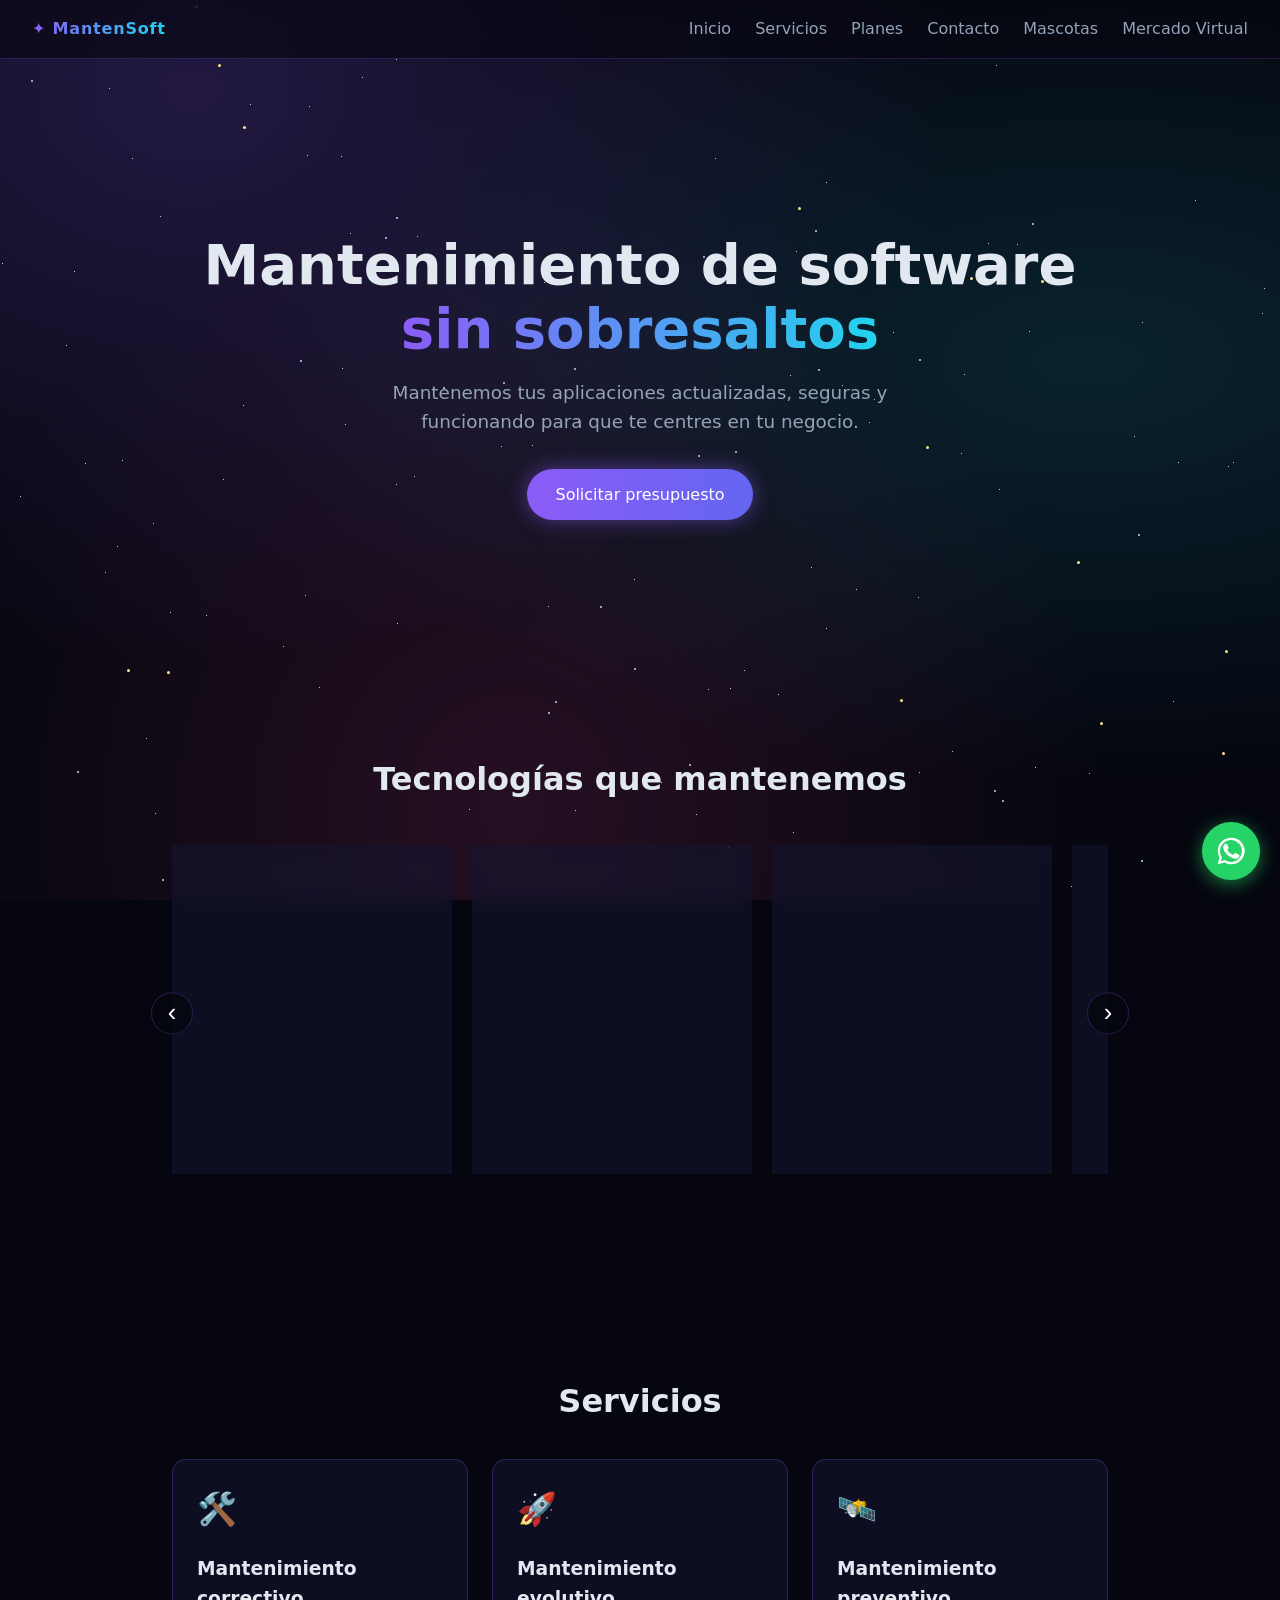
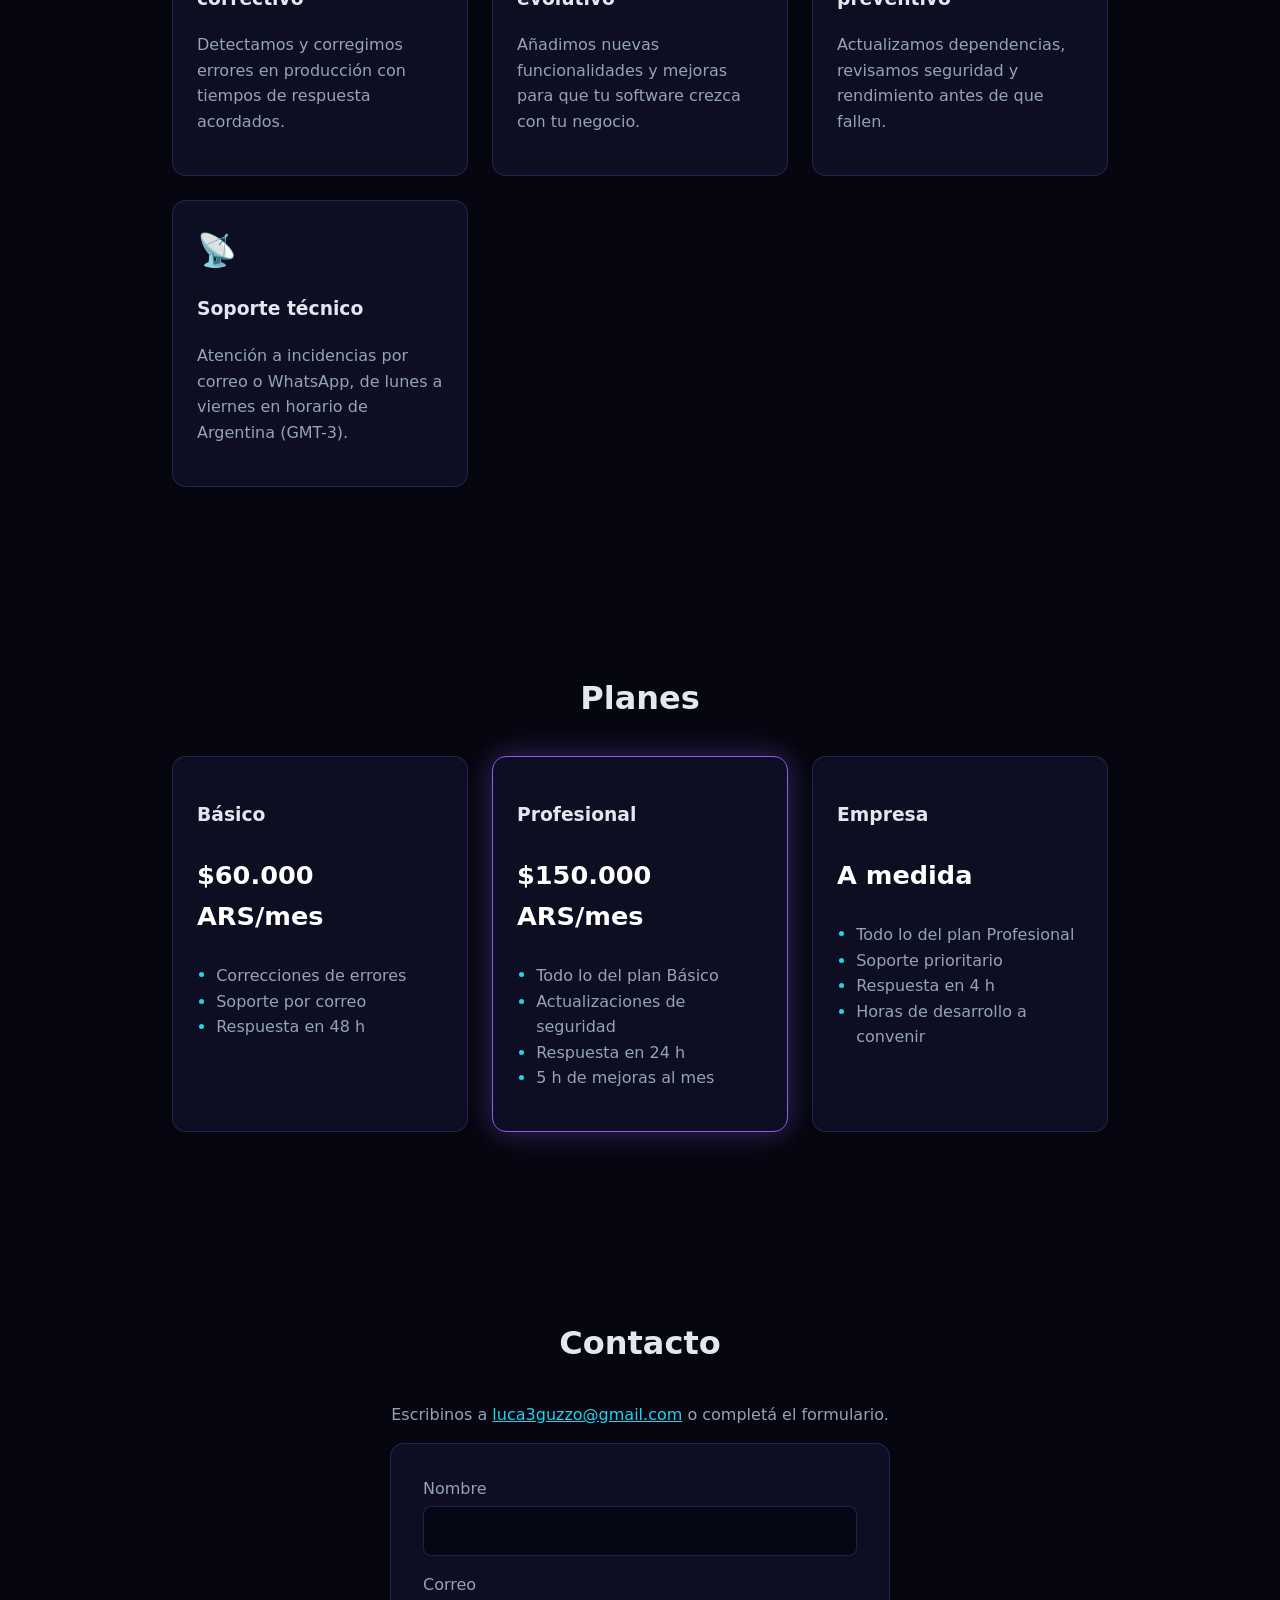
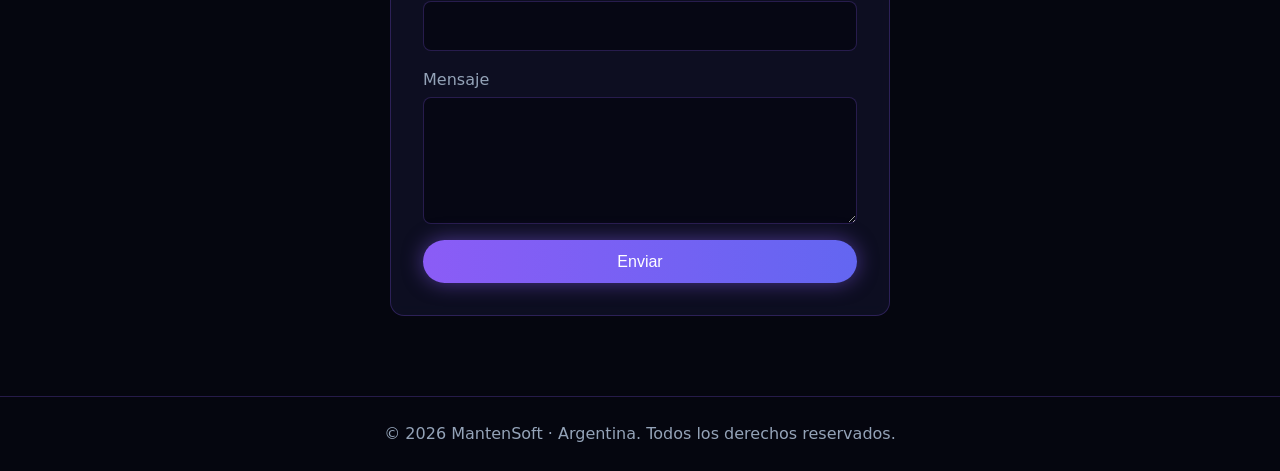
==== commit 583a817d: "Enlaces directos entre index, mascota y prueba (Mercado Virtual) Co-Authored-By: Claude Sonnet 5.5 <" ====
--- a/index.html
+++ b/index.html
@@ -384,4 +384,37 @@
 		width: 2rem;
 		height: 2rem;
 		fill: currentColor;
-	}</style><script type="module" src="/@vite/client"></script><script type="module" src="/@id/astro/runtime/client/dev-toolbar/entrypoint.js"></script><script>window.__astro_dev_toolbar__ = {"root":"C:\\Users\\Usuario\\proyectos\\mi-proyecto\\","version":"7.4.2","debugInfo":"Astro                    v7.4.2\nNode                     v24.22.1\nSystem                   Windows (x64)\nPackage Manager          pnpm\nOutput                   static\nAdapter                  none\nIntegrations             none"}</script><script type="module" src="/src/pages/index.astro?astro&type=style&index=0&lang.css"></script></head><body data-astro-source-file="C:/Users/Usuario/proyectos/mi-proyecto/src/pages/index.astro" data-astro-source-loc="96:8"><div class="cielo" aria-hidden="true" data-astro-source-file="C:/Users/Usuario/proyectos/mi-proyecto/src/pages/index.astro" data-astro-source-loc="97:41"><div class="capa pequena" style="box-shadow: 0px 1841px #fff,578px 421px #fff,1458px 1065px #fff,658px 1504px #fff,1510px 1085px #fff,1369px 1271px #fff,1633px 484px #fff,748px 1415px #fff,1396px 107px #fff,1367px 935px #fff,1844px 1614px #fff,245px 1026px #fff,1846px 1377px #fff,1287px 1154px #fff,1823px 1816px #fff,744px 670px #fff,1674px 664px #fff,305px 595px #fff,856px 589px #fff,1874px 1114px #fff,1458px 1755px #fff,117px 546px #fff,1121px 1017px #fff,842px 385px #fff,1817px 109px #fff,730px 688px #fff,1328px 1848px #fff,1029px 331px #fff,811px 567px #fff,728px 847px #fff,665px 1063px #fff,1228px 466px #fff,1812px 915px #fff,1726px 1270px #fff,1268px 1032px #fff,1009px 1377px #fff,1879px 793px #fff,1416px 502px #fff,1173px 701px #fff,661px 782px #fff,1589px 1755px #fff,222px 1638px #fff,155px 813px #fff,307px 155px #fff,1992px 440px #fff,1264px 288px #fff,914px 1185px #fff,275px 1843px #fff,1769px 1781px #fff,1770px 1815px #fff,1522px 550px #fff,20px 496px #fff,152px 3px #fff,1233px 462px #fff,1482px 978px #fff,1375px 476px #fff,1764px 470px #fff,747px 1788px #fff,236px 978px #fff,5px 1825px #fff,1273px 1844px #fff,41px 1800px #fff,376px 1937px #fff,1130px 1358px #fff,532px 445px #fff,417px 1128px #fff,104px 1538px #fff,1401px 1428px #fff,996px 65px #fff,220px 1838px #fff,261px 1375px #fff,1786px 74px #fff,1766px 1722px #fff,1985px 1908px #fff,1529px 839px #fff,496px 1455px #fff,1764px 796px #fff,469px 809px #fff,1773px 1117px #fff,702px 1243px #fff,1469px 670px #fff,1450px 845px #fff,397px 623px #fff,1970px 1988px #fff,1264px 1744px #fff,1836px 399px #fff,1290px 270px #fff,994px 1114px #fff,1542px 1891px #fff,964px 374px #fff,893px 332px #fff,1325px 1043px #fff,1123px 1013px #fff,1514px 724px #fff,1501px 52px #fff,597px 1083px #fff,405px 1445px #fff,581px 471px #fff,1319px 858px #fff,150px 1545px #fff,1645px 1830px #fff,1820px 1361px #fff,1917px 50px #fff,1523px 1202px #fff,1448px 1796px #fff,74px 271px #fff,160px 216px #fff,169px 18px #fff,1210px 1891px #fff,384px 267px #fff,404px 1349px #fff,486px 912px #fff,1987px 845px #fff,1347px 1548px #fff,793px 832px #fff,122px 460px #fff,1615px 1948px #fff,304px 1851px #fff,1017px 244px #fff,420px 1205px #fff,341px 156px #fff,545px 1293px #fff,1112px 961px #fff,1987px 150px #fff,826px 628px #fff,8px 12px #fff,826px 182px #fff,468px 1848px #fff,1554px 1527px #fff,873px 1709px #fff,1924px 1601px #fff,1323px 1144px #fff,696px 814px #fff,993px 989px #fff,1134px 1443px #fff,1330px 1265px #fff,1457px 1769px #fff,1690px 1976px #fff,876px 974px #fff,1914px 1950px #fff,715px 158px #fff,685px 1765px #fff,1416px 1476px #fff,1910px 1574px #fff,414px 476px #fff,1596px 208px #fff,1831px 1600px #fff,1270px 1422px #fff,1071px 886px #fff,1744px 1126px #fff,1747px 541px #fff,1373px 868px #fff,790px 375px #fff,1178px 462px #fff,1797px 1644px #fff,675px 1365px #fff,1754px 231px #fff,615px 1841px #fff,2px 263px #fff,794px 43px #fff,1385px 1795px #fff,345px 424px #fff,1894px 1399px #fff,350px 233px #fff,1253px 31px #fff,1623px 1183px #fff,1502px 256px #fff,662px 1429px #fff,1910px 1095px #fff,1176px 1554px #fff,1404px 1467px #fff,1195px 200px #fff,90px 1226px #fff,449px 1162px #fff,501px 446px #fff,1240px 1258px #fff,1625px 478px #fff,1811px 105px #fff,1381px 813px #fff,1583px 1319px #fff,1609px 209px #fff,1838px 1001px #fff,1645px 849px #fff,1732px 1581px #fff,1454px 1815px #fff,1716px 380px #fff,1439px 309px #fff,250px 1897px #fff,1909px 112px #fff,153px 523px #fff,1881px 1739px #fff,1913px 554px #fff,396px 59px #fff,939px 1118px #fff,283px 646px #fff,961px 453px #fff,109px 88px #fff,187px 1258px #fff,935px 1616px #fff,1456px 1021px #fff,1400px 776px #fff,1226px 1930px #fff,1541px 1924px #fff,1423px 1206px #fff,1605px 342px #fff,130px 1453px #fff,1293px 862px #fff,1089px 773px #fff,988px 243px #fff,132px 158px #fff,708px 689px #fff,400px 1279px #fff,250px 104px #fff,3px 1671px #fff,1738px 88px #fff,1536px 636px #fff,804px 1816px #fff,1593px 23px #fff,1986px 410px #fff,1285px 855px #fff,66px 345px #fff,1510px 1507px #fff,498px 1715px #fff,1626px 635px #fff,918px 597px #fff,506px 1763px #fff,1740px 1356px #fff,996px 1733px #fff,1639px 1626px #fff,1521px 1940px #fff,1382px 570px #fff,1424px 648px #fff,1727px 325px #fff,1690px 1317px #fff,1631px 933px #fff,1591px 1657px #fff,85px 463px #fff,391px 46px #fff,1155px 1623px #fff,1254px 1706px #fff,1730px 1626px #fff,414px 1124px #fff,919px 772px #fff,1076px 1502px #fff,1035px 767px #fff,999px 489px #fff,1406px 1543px #fff,594px 509px #fff,1228px 1103px #fff,1876px 1136px #fff,632px 1200px #fff,1147px 1271px #fff,1142px 322px #fff,417px 236px #fff,666px 1267px #fff,1749px 1288px #fff,778px 694px #fff,796px 251px #fff,309px 106px #fff,952px 751px #fff,182px 1268px #fff,807px 914px #fff,199px 1680px #fff,548px 606px #fff,243px 405px #fff,874px 399px #fff,1215px 1156px #fff,1507px 1569px #fff,984px 1733px #fff,1368px 241px #fff,1247px 1472px #fff,1782px 1159px #fff,1934px 581px #fff,1989px 74px #fff,206px 615px #fff,1712px 1797px #fff,1446px 1093px #fff,478px 1069px #fff,1553px 371px #fff,1623px 1366px #fff,1163px 1902px #fff,613px 56px #fff,1469px 1029px #fff,1228px 1384px #fff,1363px 90px #fff,1412px 1961px #fff,1691px 1359px #fff,1134px 436px #fff,1260px 1134px #fff,878px 45px #fff,1725px 1305px #fff,1952px 615px #fff,1488px 1876px #fff,1141px 1244px #fff,396px 484px #fff,893px 864px #fff,94px 1135px #fff,1561px 1680px #fff,170px 612px #fff,1229px 844px #fff,634px 579px #fff,146px 738px #fff,864px 1270px #fff,1008px 1087px #fff,863px 1245px #fff,1795px 1890px #fff,924px 1664px #fff,1961px 1297px #fff,809px 1256px #fff,105px 572px #fff,56px 1681px #fff,223px 479px #fff,1332px 442px #fff,544px 282px #fff,1520px 614px #fff,1249px 1511px #fff,28px 1650px #fff,1822px 1536px #fff,1907px 145px #fff,362px 77px #fff,1966px 953px #fff,553px 1046px #fff,1670px 1415px #fff,1581px 19px #fff,229px 1233px #fff,1498px 175px #fff,575px 810px #fff,1540px 1351px #fff,1262px 313px #fff,1860px 1996px #fff,1236px 1443px #fff,320px 1778px #fff,319px 687px #fff,1393px 842px #fff,928px 1969px #fff,895px 1103px #fff,1321px 204px #fff,342px 368px #fff,1675px 672px #fff,1991px 1082px #fff,257px 957px #fff,1015px 26px #fff,1083px 1637px #fff,869px 422px #fff,133px 1270px #fff,871px 259px #fff,1665px 41px #fff,1825px 1439px #fff,1779px 1338px #fff,1364px 1682px #fff" data-astro-source-file="C:/Users/Usuario/proyectos/mi-proyecto/src/pages/index.astro" data-astro-source-loc="98:5"></div><div class="capa media" style="box-shadow: 0px 1419px #c7d2fe,1645px 1924px #c7d2fe,1851px 1692px #c7d2fe,1223px 1650px #c7d2fe,1661px 302px #c7d2fe,1971px 1504px #c7d2fe,1605px 898px #c7d2fe,1390px 1772px #c7d2fe,1449px 200px #c7d2fe,1968px 1737px #c7d2fe,854px 1856px #c7d2fe,1313px 191px #c7d2fe,0px 1700px #c7d2fe,391px 1001px #c7d2fe,815px 230px #c7d2fe,1668px 1817px #c7d2fe,823px 1234px #c7d2fe,1138px 534px #c7d2fe,448px 1666px #c7d2fe,1766px 1498px #c7d2fe,423px 1546px #c7d2fe,789px 1587px #c7d2fe,939px 1889px #c7d2fe,422px 1002px #c7d2fe,1090px 1346px #c7d2fe,1928px 421px #c7d2fe,182px 1147px #c7d2fe,1340px 329px #c7d2fe,649px 1339px #c7d2fe,1639px 1574px #c7d2fe,1520px 1117px #c7d2fe,1423px 294px #c7d2fe,1652px 843px #c7d2fe,919px 359px #c7d2fe,641px 1917px #c7d2fe,1018px 1987px #c7d2fe,1204px 1759px #c7d2fe,1773px 75px #c7d2fe,465px 1302px #c7d2fe,1799px 25px #c7d2fe,1523px 1259px #c7d2fe,412px 1899px #c7d2fe,574px 368px #c7d2fe,1141px 860px #c7d2fe,1985px 1102px #c7d2fe,63px 1964px #c7d2fe,1126px 1345px #c7d2fe,1368px 1995px #c7d2fe,714px 1879px #c7d2fe,1002px 800px #c7d2fe,1969px 165px #c7d2fe,1467px 636px #c7d2fe,1996px 863px #c7d2fe,862px 859px #c7d2fe,1895px 960px #c7d2fe,839px 1455px #c7d2fe,419px 1159px #c7d2fe,246px 1893px #c7d2fe,153px 1531px #c7d2fe,582px 1391px #c7d2fe,365px 1139px #c7d2fe,77px 771px #c7d2fe,698px 455px #c7d2fe,385px 237px #c7d2fe,703px 256px #c7d2fe,1061px 953px #c7d2fe,1908px 1715px #c7d2fe,31px 80px #c7d2fe,993px 1835px #c7d2fe,1266px 1984px #c7d2fe,1342px 840px #c7d2fe,459px 1851px #c7d2fe,1565px 627px #c7d2fe,1687px 687px #c7d2fe,555px 701px #c7d2fe,64px 988px #c7d2fe,1276px 1193px #c7d2fe,300px 360px #c7d2fe,1294px 932px #c7d2fe,162px 879px #c7d2fe,443px 387px #c7d2fe,122px 1284px #c7d2fe,737px 1443px #c7d2fe,1088px 1692px #c7d2fe,634px 668px #c7d2fe,1410px 1026px #c7d2fe,396px 217px #c7d2fe,1847px 1498px #c7d2fe,579px 1512px #c7d2fe,361px 1837px #c7d2fe,1087px 1759px #c7d2fe,1032px 223px #c7d2fe,942px 1596px #c7d2fe,1669px 1631px #c7d2fe,503px 382px #c7d2fe,252px 1154px #c7d2fe,1610px 1256px #c7d2fe,1651px 18px #c7d2fe,735px 451px #c7d2fe,1422px 1442px #c7d2fe,1913px 257px #c7d2fe,1665px 814px #c7d2fe,133px 1522px #c7d2fe,1973px 1375px #c7d2fe,689px 764px #c7d2fe,994px 790px #c7d2fe,1441px 973px #c7d2fe,600px 606px #c7d2fe,818px 369px #c7d2fe,1284px 496px #c7d2fe,1036px 1649px #c7d2fe,46px 1695px #c7d2fe,548px 712px #c7d2fe,1359px 1733px #c7d2fe,1188px 1832px #c7d2fe,512px 1140px #c7d2fe,142px 1619px #c7d2fe,1709px 1723px #c7d2fe,1603px 1596px #c7d2fe,209px 1381px #c7d2fe" data-astro-source-file="C:/Users/Usuario/proyectos/mi-proyecto/src/pages/index.astro" data-astro-source-loc="99:5"></div><div class="capa grande" style="box-shadow: 0px 1629px #fde68a,1825px 601px #fde68a,900px 699px #fde68a,728px 1374px #fde68a,1399px 212px #fde68a,243px 126px #fde68a,195px 5px #fde68a,1100px 722px #fde68a,926px 446px #fde68a,238px 1876px #fde68a,214px 1832px #fde68a,160px 1965px #fde68a,1077px 561px #fde68a,1333px 1927px #fde68a,127px 669px #fde68a,798px 207px #fde68a,1222px 752px #fde68a,692px 1037px #fde68a,693px 1871px #fde68a,1480px 1189px #fde68a,328px 987px #fde68a,1914px 1694px #fde68a,1788px 215px #fde68a,634px 1313px #fde68a,1817px 1311px #fde68a,456px 1708px #fde68a,1790px 1944px #fde68a,837px 1657px #fde68a,218px 64px #fde68a,734px 1512px #fde68a,469px 1262px #fde68a,1944px 503px #fde68a,1225px 650px #fde68a,1436px 1262px #fde68a,970px 277px #fde68a,1041px 280px #fde68a,70px 1001px #fde68a,725px 937px #fde68a,576px 904px #fde68a,167px 671px #fde68a" data-astro-source-file="C:/Users/Usuario/proyectos/mi-proyecto/src/pages/index.astro" data-astro-source-loc="100:5"></div><span class="fugaz f1" data-astro-source-file="C:/Users/Usuario/proyectos/mi-proyecto/src/pages/index.astro" data-astro-source-loc="101:5"></span><span class="fugaz f2" data-astro-source-file="C:/Users/Usuario/proyectos/mi-proyecto/src/pages/index.astro" data-astro-source-loc="102:5"></span><span class="fugaz f3" data-astro-source-file="C:/Users/Usuario/proyectos/mi-proyecto/src/pages/index.astro" data-astro-source-loc="103:5"></span></div><header data-astro-source-file="C:/Users/Usuario/proyectos/mi-proyecto/src/pages/index.astro" data-astro-source-loc="106:11"><nav data-astro-source-file="C:/Users/Usuario/proyectos/mi-proyecto/src/pages/index.astro" data-astro-source-loc="107:9"><strong data-astro-source-file="C:/Users/Usuario/proyectos/mi-proyecto/src/pages/index.astro" data-astro-source-loc="108:13">✦ MantenSoft</strong><a href="index.html">Inicio</a><a href="#servicios" data-astro-source-file="C:/Users/Usuario/proyectos/mi-proyecto/src/pages/index.astro" data-astro-source-loc="109:26">Servicios</a><a href="#planes" data-astro-source-file="C:/Users/Usuario/proyectos/mi-proyecto/src/pages/index.astro" data-astro-source-loc="110:23">Planes</a><a href="#contacto" data-astro-source-file="C:/Users/Usuario/proyectos/mi-proyecto/src/pages/index.astro" data-astro-source-loc="111:25">Contacto</a><a href="mascota.html">Mascotas</a></nav></header><main data-astro-source-file="C:/Users/Usuario/proyectos/mi-proyecto/src/pages/index.astro" data-astro-source-loc="115:9"><section class="hero" data-astro-source-file="C:/Users/Usuario/proyectos/mi-proyecto/src/pages/index.astro" data-astro-source-loc="116:26"><h1 data-astro-source-file="C:/Users/Usuario/proyectos/mi-proyecto/src/pages/index.astro" data-astro-source-loc="117:9">Mantenimiento de software <span data-astro-source-file="C:/Users/Usuario/proyectos/mi-proyecto/src/pages/index.astro" data-astro-source-loc="117:41">sin sobresaltos</span></h1><p data-astro-source-file="C:/Users/Usuario/proyectos/mi-proyecto/src/pages/index.astro" data-astro-source-loc="118:8">Mantenemos tus aplicaciones actualizadas, seguras y funcionando para que te centres en tu negocio.</p><a class="boton" href="#contacto" data-astro-source-file="C:/Users/Usuario/proyectos/mi-proyecto/src/pages/index.astro" data-astro-source-loc="119:39">Solicitar presupuesto</a></section><section class="carrusel-seccion" aria-label="Tecnologías que mantenemos" data-astro-source-file="C:/Users/Usuario/proyectos/mi-proyecto/src/pages/index.astro" data-astro-source-loc="122:78"><h2 data-astro-source-file="C:/Users/Usuario/proyectos/mi-proyecto/src/pages/index.astro" data-astro-source-loc="123:9">Tecnologías que mantenemos</h2><div class="carrusel" id="carrusel" data-astro-source-file="C:/Users/Usuario/proyectos/mi-proyecto/src/pages/index.astro" data-astro-source-loc="124:41"><button class="flecha izq" type="button" aria-label="Anterior" data-astro-source-file="C:/Users/Usuario/proyectos/mi-proyecto/src/pages/index.astro" data-astro-source-loc="125:69">‹</button><div class="pista" tabindex="0" data-astro-source-file="C:/Users/Usuario/proyectos/mi-proyecto/src/pages/index.astro" data-astro-source-loc="126:38"><article class="diapo" data-astro-source-file="C:/Users/Usuario/proyectos/mi-proyecto/src/pages/index.astro" data-astro-source-loc="129:32"><img src="/img/tech/nodejs.svg" alt="Ilustración de Node.js" width="800" height="500" loading="lazy" data-astro-source-file="C:/Users/Usuario/proyectos/mi-proyecto/src/pages/index.astro" data-astro-source-loc="130:11"><h3 data-astro-source-file="C:/Users/Usuario/proyectos/mi-proyecto/src/pages/index.astro" data-astro-source-loc="131:14"><span data-astro-source-file="C:/Users/Usuario/proyectos/mi-proyecto/src/pages/index.astro" data-astro-source-loc="132:17">🟢</span> Node.js</h3><p data-astro-source-file="C:/Users/Usuario/proyectos/mi-proyecto/src/pages/index.astro" data-astro-source-loc="134:13">APIs y servicios backend</p></article><article class="diapo" data-astro-source-file="C:/Users/Usuario/proyectos/mi-proyecto/src/pages/index.astro" data-astro-source-loc="129:32"><img src="/img/tech/python.svg" alt="Ilustración de Python" width="800" height="500" loading="lazy" data-astro-source-file="C:/Users/Usuario/proyectos/mi-proyecto/src/pages/index.astro" data-astro-source-loc="130:11"><h3 data-astro-source-file="C:/Users/Usuario/proyectos/mi-proyecto/src/pages/index.astro" data-astro-source-loc="131:14"><span data-astro-source-file="C:/Users/Usuario/proyectos/mi-proyecto/src/pages/index.astro" data-astro-source-loc="132:17">🐍</span> Python</h3><p data-astro-source-file="C:/Users/Usuario/proyectos/mi-proyecto/src/pages/index.astro" data-astro-source-loc="134:13">Automatización y datos</p></article><article class="diapo" data-astro-source-file="C:/Users/Usuario/proyectos/mi-proyecto/src/pages/index.astro" data-astro-source-loc="129:32"><img src="/img/tech/react.svg" alt="Ilustración de React" width="800" height="500" loading="lazy" data-astro-source-file="C:/Users/Usuario/proyectos/mi-proyecto/src/pages/index.astro" data-astro-source-loc="130:11"><h3 data-astro-source-file="C:/Users/Usuario/proyectos/mi-proyecto/src/pages/index.astro" data-astro-source-loc="131:14"><span data-astro-source-file="C:/Users/Usuario/proyectos/mi-proyecto/src/pages/index.astro" data-astro-source-loc="132:17">⚛️</span> React</h3><p data-astro-source-file="C:/Users/Usuario/proyectos/mi-proyecto/src/pages/index.astro" data-astro-source-loc="134:13">Interfaces web modernas</p></article><article class="diapo" data-astro-source-file="C:/Users/Usuario/proyectos/mi-proyecto/src/pages/index.astro" data-astro-source-loc="129:32"><img src="/img/tech/astro.svg" alt="Ilustración de Astro" width="800" height="500" loading="lazy" data-astro-source-file="C:/Users/Usuario/proyectos/mi-proyecto/src/pages/index.astro" data-astro-source-loc="130:11"><h3 data-astro-source-file="C:/Users/Usuario/proyectos/mi-proyecto/src/pages/index.astro" data-astro-source-loc="131:14"><span data-astro-source-file="C:/Users/Usuario/proyectos/mi-proyecto/src/pages/index.astro" data-astro-source-loc="132:17">🚀</span> Astro</h3><p data-astro-source-file="C:/Users/Usuario/proyectos/mi-proyecto/src/pages/index.astro" data-astro-source-loc="134:13">Sitios rápidos y livianos</p></article><article class="diapo" data-astro-source-file="C:/Users/Usuario/proyectos/mi-proyecto/src/pages/index.astro" data-astro-source-loc="129:32"><img src="/img/tech/php-laravel.svg" alt="Ilustración de PHP / Laravel" width="800" height="500" loading="lazy" data-astro-source-file="C:/Users/Usuario/proyectos/mi-proyecto/src/pages/index.astro" data-astro-source-loc="130:11"><h3 data-astro-source-file="C:/Users/Usuario/proyectos/mi-proyecto/src/pages/index.astro" data-astro-source-loc="131:14"><span data-astro-source-file="C:/Users/Usuario/proyectos/mi-proyecto/src/pages/index.astro" data-astro-source-loc="132:17">🐘</span> PHP / Laravel</h3><p data-astro-source-file="C:/Users/Usuario/proyectos/mi-proyecto/src/pages/index.astro" data-astro-source-loc="134:13">Aplicaciones y sistemas a medida</p></article><article class="diapo" data-astro-source-file="C:/Users/Usuario/proyectos/mi-proyecto/src/pages/index.astro" data-astro-source-loc="129:32"><img src="/img/tech/typescript.svg" alt="Ilustración de TypeScript" width="800" height="500" loading="lazy" data-astro-source-file="C:/Users/Usuario/proyectos/mi-proyecto/src/pages/index.astro" data-astro-source-loc="130:11"><h3 data-astro-source-file="C:/Users/Usuario/proyectos/mi-proyecto/src/pages/index.astro" data-astro-source-loc="131:14"><span data-astro-source-file="C:/Users/Usuario/proyectos/mi-proyecto/src/pages/index.astro" data-astro-source-loc="132:17">🔷</span> TypeScript</h3><p data-astro-source-file="C:/Users/Usuario/proyectos/mi-proyecto/src/pages/index.astro" data-astro-source-loc="134:13">Código tipado y mantenible</p></article><article class="diapo" data-astro-source-file="C:/Users/Usuario/proyectos/mi-proyecto/src/pages/index.astro" data-astro-source-loc="129:32"><img src="/img/tech/postgresql.svg" alt="Ilustración de PostgreSQL" width="800" height="500" loading="lazy" data-astro-source-file="C:/Users/Usuario/proyectos/mi-proyecto/src/pages/index.astro" data-astro-source-loc="130:11"><h3 data-astro-source-file="C:/Users/Usuario/proyectos/mi-proyecto/src/pages/index.astro" data-astro-source-loc="131:14"><span data-astro-source-file="C:/Users/Usuario/proyectos/mi-proyecto/src/pages/index.astro" data-astro-source-loc="132:17">🗄️</span> PostgreSQL</h3><p data-astro-source-file="C:/Users/Usuario/proyectos/mi-proyecto/src/pages/index.astro" data-astro-source-loc="134:13">Bases de datos relacionales</p></article><article class="diapo" data-astro-source-file="C:/Users/Usuario/proyectos/mi-proyecto/src/pages/index.astro" data-astro-source-loc="129:32"><img src="/img/tech/mongodb.svg" alt="Ilustración de MongoDB" width="800" height="500" loading="lazy" data-astro-source-file="C:/Users/Usuario/proyectos/mi-proyecto/src/pages/index.astro" data-astro-source-loc="130:11"><h3 data-astro-source-file="C:/Users/Usuario/proyectos/mi-proyecto/src/pages/index.astro" data-astro-source-loc="131:14"><span data-astro-source-file="C:/Users/Usuario/proyectos/mi-proyecto/src/pages/index.astro" data-astro-source-loc="132:17">🍃</span> MongoDB</h3><p data-astro-source-file="C:/Users/Usuario/proyectos/mi-proyecto/src/pages/index.astro" data-astro-source-loc="134:13">Bases de datos documentales</p></article><article class="diapo" data-astro-source-file="C:/Users/Usuario/proyectos/mi-proyecto/src/pages/index.astro" data-astro-source-loc="129:32"><img src="/img/tech/docker.svg" alt="Ilustración de Docker" width="800" height="500" loading="lazy" data-astro-source-file="C:/Users/Usuario/proyectos/mi-proyecto/src/pages/index.astro" data-astro-source-loc="130:11"><h3 data-astro-source-file="C:/Users/Usuario/proyectos/mi-proyecto/src/pages/index.astro" data-astro-source-loc="131:14"><span data-astro-source-file="C:/Users/Usuario/proyectos/mi-proyecto/src/pages/index.astro" data-astro-source-loc="132:17">🐳</span> Docker</h3><p data-astro-source-file="C:/Users/Usuario/proyectos/mi-proyecto/src/pages/index.astro" data-astro-source-loc="134:13">Contenedores y despliegues</p></article><article class="diapo" data-astro-source-file="C:/Users/Usuario/proyectos/mi-proyecto/src/pages/index.astro" data-astro-source-loc="129:32"><img src="/img/tech/aws-cloud.svg" alt="Ilustración de AWS / Cloud" width="800" height="500" loading="lazy" data-astro-source-file="C:/Users/Usuario/proyectos/mi-proyecto/src/pages/index.astro" data-astro-source-loc="130:11"><h3 data-astro-source-file="C:/Users/Usuario/proyectos/mi-proyecto/src/pages/index.astro" data-astro-source-loc="131:14"><span data-astro-source-file="C:/Users/Usuario/proyectos/mi-proyecto/src/pages/index.astro" data-astro-source-loc="132:17">☁️</span> AWS / Cloud</h3><p data-astro-source-file="C:/Users/Usuario/proyectos/mi-proyecto/src/pages/index.astro" data-astro-source-loc="134:13">Infraestructura en la nube</p></article><article class="diapo" data-astro-source-file="C:/Users/Usuario/proyectos/mi-proyecto/src/pages/index.astro" data-astro-source-loc="129:32"><img src="/img/tech/seguridad.svg" alt="Ilustración de Seguridad" width="800" height="500" loading="lazy" data-astro-source-file="C:/Users/Usuario/proyectos/mi-proyecto/src/pages/index.astro" data-astro-source-loc="130:11"><h3 data-astro-source-file="C:/Users/Usuario/proyectos/mi-proyecto/src/pages/index.astro" data-astro-source-loc="131:14"><span data-astro-source-file="C:/Users/Usuario/proyectos/mi-proyecto/src/pages/index.astro" data-astro-source-loc="132:17">🔐</span> Seguridad</h3><p data-astro-source-file="C:/Users/Usuario/proyectos/mi-proyecto/src/pages/index.astro" data-astro-source-loc="134:13">Parches y auditorías</p></article><article class="diapo" data-astro-source-file="C:/Users/Usuario/proyectos/mi-proyecto/src/pages/index.astro" data-astro-source-loc="129:32"><img src="/img/tech/cicd.svg" alt="Ilustración de CI/CD" width="800" height="500" loading="lazy" data-astro-source-file="C:/Users/Usuario/proyectos/mi-proyecto/src/pages/index.astro" data-astro-source-loc="130:11"><h3 data-astro-source-file="C:/Users/Usuario/proyectos/mi-proyecto/src/pages/index.astro" data-astro-source-loc="131:14"><span data-astro-source-file="C:/Users/Usuario/proyectos/mi-proyecto/src/pages/index.astro" data-astro-source-loc="132:17">🔁</span> CI/CD</h3><p data-astro-source-file="C:/Users/Usuario/proyectos/mi-proyecto/src/pages/index.astro" data-astro-source-loc="134:13">Integración y entrega continua</p></article></div><button class="flecha der" type="button" aria-label="Siguiente" data-astro-source-file="C:/Users/Usuario/proyectos/mi-proyecto/src/pages/index.astro" data-astro-source-loc="139:70">›</button></div></section><section id="servicios" data-astro-source-file="C:/Users/Usuario/proyectos/mi-proyecto/src/pages/index.astro" data-astro-source-loc="143:28"><h2 data-astro-source-file="C:/Users/Usuario/proyectos/mi-proyecto/src/pages/index.astro" data-astro-source-loc="144:9">Servicios</h2><div class="rejilla" data-astro-source-file="C:/Users/Usuario/proyectos/mi-proyecto/src/pages/index.astro" data-astro-source-loc="145:26"><article data-astro-source-file="C:/Users/Usuario/proyectos/mi-proyecto/src/pages/index.astro" data-astro-source-loc="148:17"><div class="icono" data-astro-source-file="C:/Users/Usuario/proyectos/mi-proyecto/src/pages/index.astro" data-astro-source-loc="149:28">🛠️</div><h3 data-astro-source-file="C:/Users/Usuario/proyectos/mi-proyecto/src/pages/index.astro" data-astro-source-loc="150:13">Mantenimiento correctivo</h3><p data-astro-source-file="C:/Users/Usuario/proyectos/mi-proyecto/src/pages/index.astro" data-astro-source-loc="151:12">Detectamos y corregimos errores en producción con tiempos de respuesta acordados.</p></article><article data-astro-source-file="C:/Users/Usuario/proyectos/mi-proyecto/src/pages/index.astro" data-astro-source-loc="148:17"><div class="icono" data-astro-source-file="C:/Users/Usuario/proyectos/mi-proyecto/src/pages/index.astro" data-astro-source-loc="149:28">🚀</div><h3 data-astro-source-file="C:/Users/Usuario/proyectos/mi-proyecto/src/pages/index.astro" data-astro-source-loc="150:13">Mantenimiento evolutivo</h3><p data-astro-source-file="C:/Users/Usuario/proyectos/mi-proyecto/src/pages/index.astro" data-astro-source-loc="151:12">Añadimos nuevas funcionalidades y mejoras para que tu software crezca con tu negocio.</p></article><article data-astro-source-file="C:/Users/Usuario/proyectos/mi-proyecto/src/pages/index.astro" data-astro-source-loc="148:17"><div class="icono" data-astro-source-file="C:/Users/Usuario/proyectos/mi-proyecto/src/pages/index.astro" data-astro-source-loc="149:28">🛰️</div><h3 data-astro-source-file="C:/Users/Usuario/proyectos/mi-proyecto/src/pages/index.astro" data-astro-source-loc="150:13">Mantenimiento preventivo</h3><p data-astro-source-file="C:/Users/Usuario/proyectos/mi-proyecto/src/pages/index.astro" data-astro-source-loc="151:12">Actualizamos dependencias, revisamos seguridad y rendimiento antes de que fallen.</p></article><article data-astro-source-file="C:/Users/Usuario/proyectos/mi-proyecto/src/pages/index.astro" data-astro-source-loc="148:17"><div class="icono" data-astro-source-file="C:/Users/Usuario/proyectos/mi-proyecto/src/pages/index.astro" data-astro-source-loc="149:28">📡</div><h3 data-astro-source-file="C:/Users/Usuario/proyectos/mi-proyecto/src/pages/index.astro" data-astro-source-loc="150:13">Soporte técnico</h3><p data-astro-source-file="C:/Users/Usuario/proyectos/mi-proyecto/src/pages/index.astro" data-astro-source-loc="151:12">Atención a incidencias por correo o WhatsApp, de lunes a viernes en horario de Argentina (GMT-3).</p></article></div></section><section id="planes" data-astro-source-file="C:/Users/Usuario/proyectos/mi-proyecto/src/pages/index.astro" data-astro-source-loc="158:25"><h2 data-astro-source-file="C:/Users/Usuario/proyectos/mi-proyecto/src/pages/index.astro" data-astro-source-loc="159:9">Planes</h2><div class="rejilla" data-astro-source-file="C:/Users/Usuario/proyectos/mi-proyecto/src/pages/index.astro" data-astro-source-loc="160:26"><article data-astro-source-file="C:/Users/Usuario/proyectos/mi-proyecto/src/pages/index.astro" data-astro-source-loc="163:57"><h3 data-astro-source-file="C:/Users/Usuario/proyectos/mi-proyecto/src/pages/index.astro" data-astro-source-loc="164:13">Básico</h3><p class="precio" data-astro-source-file="C:/Users/Usuario/proyectos/mi-proyecto/src/pages/index.astro" data-astro-source-loc="165:27">$60.000 ARS/mes</p><ul data-astro-source-file="C:/Users/Usuario/proyectos/mi-proyecto/src/pages/index.astro" data-astro-source-loc="166:13"><li data-astro-source-file="C:/Users/Usuario/proyectos/mi-proyecto/src/pages/index.astro" data-astro-source-loc="168:15">Correcciones de errores</li><li data-astro-source-file="C:/Users/Usuario/proyectos/mi-proyecto/src/pages/index.astro" data-astro-source-loc="168:15">Soporte por correo</li><li data-astro-source-file="C:/Users/Usuario/proyectos/mi-proyecto/src/pages/index.astro" data-astro-source-loc="168:15">Respuesta en 48 h</li></ul></article><article class="destacado" data-astro-source-file="C:/Users/Usuario/proyectos/mi-proyecto/src/pages/index.astro" data-astro-source-loc="163:57"><h3 data-astro-source-file="C:/Users/Usuario/proyectos/mi-proyecto/src/pages/index.astro" data-astro-source-loc="164:13">Profesional</h3><p class="precio" data-astro-source-file="C:/Users/Usuario/proyectos/mi-proyecto/src/pages/index.astro" data-astro-source-loc="165:27">$150.000 ARS/mes</p><ul data-astro-source-file="C:/Users/Usuario/proyectos/mi-proyecto/src/pages/index.astro" data-astro-source-loc="166:13"><li data-astro-source-file="C:/Users/Usuario/proyectos/mi-proyecto/src/pages/index.astro" data-astro-source-loc="168:15">Todo lo del plan Básico</li><li data-astro-source-file="C:/Users/Usuario/proyectos/mi-proyecto/src/pages/index.astro" data-astro-source-loc="168:15">Actualizaciones de seguridad</li><li data-astro-source-file="C:/Users/Usuario/proyectos/mi-proyecto/src/pages/index.astro" data-astro-source-loc="168:15">Respuesta en 24 h</li><li data-astro-source-file="C:/Users/Usuario/proyectos/mi-proyecto/src/pages/index.astro" data-astro-source-loc="168:15">5 h de mejoras al mes</li></ul></article><article data-astro-source-file="C:/Users/Usuario/proyectos/mi-proyecto/src/pages/index.astro" data-astro-source-loc="163:57"><h3 data-astro-source-file="C:/Users/Usuario/proyectos/mi-proyecto/src/pages/index.astro" data-astro-source-loc="164:13">Empresa</h3><p class="precio" data-astro-source-file="C:/Users/Usuario/proyectos/mi-proyecto/src/pages/index.astro" data-astro-source-loc="165:27">A medida</p><ul data-astro-source-file="C:/Users/Usuario/proyectos/mi-proyecto/src/pages/index.astro" data-astro-source-loc="166:13"><li data-astro-source-file="C:/Users/Usuario/proyectos/mi-proyecto/src/pages/index.astro" data-astro-source-loc="168:15">Todo lo del plan Profesional</li><li data-astro-source-file="C:/Users/Usuario/proyectos/mi-proyecto/src/pages/index.astro" data-astro-source-loc="168:15">Soporte prioritario</li><li data-astro-source-file="C:/Users/Usuario/proyectos/mi-proyecto/src/pages/index.astro" data-astro-source-loc="168:15">Respuesta en 4 h</li><li data-astro-source-file="C:/Users/Usuario/proyectos/mi-proyecto/src/pages/index.astro" data-astro-source-loc="168:15">Horas de desarrollo a convenir</li></ul></article></div></section><section id="contacto" data-astro-source-file="C:/Users/Usuario/proyectos/mi-proyecto/src/pages/index.astro" data-astro-source-loc="177:27"><h2 data-astro-source-file="C:/Users/Usuario/proyectos/mi-proyecto/src/pages/index.astro" data-astro-source-loc="178:9">Contacto</h2><p class="contacto-directo" data-astro-source-file="C:/Users/Usuario/proyectos/mi-proyecto/src/pages/index.astro" data-astro-source-loc="179:33">Escribinos a <a href="mailto:luca3guzzo@gmail.com" data-astro-source-file="C:/Users/Usuario/proyectos/mi-proyecto/src/pages/index.astro" data-astro-source-loc="180:57">luca3guzzo@gmail.com</a> o completá el formulario.</p><form id="form-contacto" data-astro-source-file="C:/Users/Usuario/proyectos/mi-proyecto/src/pages/index.astro" data-astro-source-loc="182:30"><label data-astro-source-file="C:/Users/Usuario/proyectos/mi-proyecto/src/pages/index.astro" data-astro-source-loc="183:13">Nombre <input type="text" name="nombre" required data-astro-source-file="C:/Users/Usuario/proyectos/mi-proyecto/src/pages/index.astro" data-astro-source-loc="183:21"></label><label data-astro-source-file="C:/Users/Usuario/proyectos/mi-proyecto/src/pages/index.astro" data-astro-source-loc="184:13">Correo <input type="email" name="correo" required data-astro-source-file="C:/Users/Usuario/proyectos/mi-proyecto/src/pages/index.astro" data-astro-source-loc="184:21"></label><label data-astro-source-file="C:/Users/Usuario/proyectos/mi-proyecto/src/pages/index.astro" data-astro-source-loc="185:13">Mensaje <textarea name="mensaje" rows="4" required data-astro-source-file="C:/Users/Usuario/proyectos/mi-proyecto/src/pages/index.astro" data-astro-source-loc="185:22"></textarea></label><button class="boton" type="submit" data-astro-source-file="C:/Users/Usuario/proyectos/mi-proyecto/src/pages/index.astro" data-astro-source-loc="186:42">Enviar</button></form></section></main><footer data-astro-source-file="C:/Users/Usuario/proyectos/mi-proyecto/src/pages/index.astro" data-astro-source-loc="191:11">© 2026 MantenSoft · Argentina. Todos los derechos reservados.</footer><a class="whatsapp" href="https://wa.me/5492612655827" target="_blank" rel="noopener noreferrer" aria-label="Escribinos por WhatsApp"><svg viewBox="0 0 24 24" aria-hidden="true"><path d="M17.5 14.4c-.3-.1-1.7-.8-2-.9-.3-.1-.5-.1-.7.1-.2.3-.8.9-.9 1.1-.2.2-.3.2-.6.1-.3-.1-1.2-.4-2.3-1.4-.9-.8-1.4-1.7-1.6-2-.2-.3 0-.5.1-.6l.4-.5c.1-.2.2-.3.3-.5.1-.2 0-.4 0-.5-.1-.1-.7-1.6-.9-2.2-.2-.6-.5-.5-.7-.5h-.6c-.2 0-.5.1-.8.4-.3.3-1 1-1 2.5s1.1 2.9 1.2 3.1c.1.2 2.1 3.2 5.1 4.5.7.3 1.3.5 1.7.6.7.2 1.4.2 1.9.1.6-.1 1.7-.7 2-1.4.2-.7.2-1.3.2-1.4-.1-.1-.3-.2-.6-.3zM12 2a10 10 0 0 0-8.600 15L2 22l5.200-1.400A10 10 0 1 0 12 2zm0 18.200c-1.500 0-2.900-.4-4.200-1.200l-.3-.2-3.100.8.8-3-.2-.3A8.200 8.200 0 1 1 12 20.200z"/></svg></a><script type="module" src="/src/pages/index.astro?astro&type=script&index=0&lang.ts"></script></body></html>
+	}
+
+	/* Cards de productos: clic abre WhatsApp con un mensaje del producto */
+	.rejilla article {
+		cursor: pointer;
+	}
+	.rejilla article:focus-visible {
+		outline: 2px solid var(--acento2);
+		outline-offset: 3px;
+	}</style><script type="module" src="/@vite/client"></script><script type="module" src="/@id/astro/runtime/client/dev-toolbar/entrypoint.js"></script><script>window.__astro_dev_toolbar__ = {"root":"C:\\Users\\Usuario\\proyectos\\mi-proyecto\\","version":"7.4.2","debugInfo":"Astro                    v7.4.2\nNode                     v24.22.1\nSystem                   Windows (x64)\nPackage Manager          pnpm\nOutput                   static\nAdapter                  none\nIntegrations             none"}</script><script type="module" src="/src/pages/index.astro?astro&type=style&index=0&lang.css"></script></head><body data-astro-source-file="C:/Users/Usuario/proyectos/mi-proyecto/src/pages/index.astro" data-astro-source-loc="96:8"><div class="cielo" aria-hidden="true" data-astro-source-file="C:/Users/Usuario/proyectos/mi-proyecto/src/pages/index.astro" data-astro-source-loc="97:41"><div class="capa pequena" style="box-shadow: 0px 1841px #fff,578px 421px #fff,1458px 1065px #fff,658px 1504px #fff,1510px 1085px #fff,1369px 1271px #fff,1633px 484px #fff,748px 1415px #fff,1396px 107px #fff,1367px 935px #fff,1844px 1614px #fff,245px 1026px #fff,1846px 1377px #fff,1287px 1154px #fff,1823px 1816px #fff,744px 670px #fff,1674px 664px #fff,305px 595px #fff,856px 589px #fff,1874px 1114px #fff,1458px 1755px #fff,117px 546px #fff,1121px 1017px #fff,842px 385px #fff,1817px 109px #fff,730px 688px #fff,1328px 1848px #fff,1029px 331px #fff,811px 567px #fff,728px 847px #fff,665px 1063px #fff,1228px 466px #fff,1812px 915px #fff,1726px 1270px #fff,1268px 1032px #fff,1009px 1377px #fff,1879px 793px #fff,1416px 502px #fff,1173px 701px #fff,661px 782px #fff,1589px 1755px #fff,222px 1638px #fff,155px 813px #fff,307px 155px #fff,1992px 440px #fff,1264px 288px #fff,914px 1185px #fff,275px 1843px #fff,1769px 1781px #fff,1770px 1815px #fff,1522px 550px #fff,20px 496px #fff,152px 3px #fff,1233px 462px #fff,1482px 978px #fff,1375px 476px #fff,1764px 470px #fff,747px 1788px #fff,236px 978px #fff,5px 1825px #fff,1273px 1844px #fff,41px 1800px #fff,376px 1937px #fff,1130px 1358px #fff,532px 445px #fff,417px 1128px #fff,104px 1538px #fff,1401px 1428px #fff,996px 65px #fff,220px 1838px #fff,261px 1375px #fff,1786px 74px #fff,1766px 1722px #fff,1985px 1908px #fff,1529px 839px #fff,496px 1455px #fff,1764px 796px #fff,469px 809px #fff,1773px 1117px #fff,702px 1243px #fff,1469px 670px #fff,1450px 845px #fff,397px 623px #fff,1970px 1988px #fff,1264px 1744px #fff,1836px 399px #fff,1290px 270px #fff,994px 1114px #fff,1542px 1891px #fff,964px 374px #fff,893px 332px #fff,1325px 1043px #fff,1123px 1013px #fff,1514px 724px #fff,1501px 52px #fff,597px 1083px #fff,405px 1445px #fff,581px 471px #fff,1319px 858px #fff,150px 1545px #fff,1645px 1830px #fff,1820px 1361px #fff,1917px 50px #fff,1523px 1202px #fff,1448px 1796px #fff,74px 271px #fff,160px 216px #fff,169px 18px #fff,1210px 1891px #fff,384px 267px #fff,404px 1349px #fff,486px 912px #fff,1987px 845px #fff,1347px 1548px #fff,793px 832px #fff,122px 460px #fff,1615px 1948px #fff,304px 1851px #fff,1017px 244px #fff,420px 1205px #fff,341px 156px #fff,545px 1293px #fff,1112px 961px #fff,1987px 150px #fff,826px 628px #fff,8px 12px #fff,826px 182px #fff,468px 1848px #fff,1554px 1527px #fff,873px 1709px #fff,1924px 1601px #fff,1323px 1144px #fff,696px 814px #fff,993px 989px #fff,1134px 1443px #fff,1330px 1265px #fff,1457px 1769px #fff,1690px 1976px #fff,876px 974px #fff,1914px 1950px #fff,715px 158px #fff,685px 1765px #fff,1416px 1476px #fff,1910px 1574px #fff,414px 476px #fff,1596px 208px #fff,1831px 1600px #fff,1270px 1422px #fff,1071px 886px #fff,1744px 1126px #fff,1747px 541px #fff,1373px 868px #fff,790px 375px #fff,1178px 462px #fff,1797px 1644px #fff,675px 1365px #fff,1754px 231px #fff,615px 1841px #fff,2px 263px #fff,794px 43px #fff,1385px 1795px #fff,345px 424px #fff,1894px 1399px #fff,350px 233px #fff,1253px 31px #fff,1623px 1183px #fff,1502px 256px #fff,662px 1429px #fff,1910px 1095px #fff,1176px 1554px #fff,1404px 1467px #fff,1195px 200px #fff,90px 1226px #fff,449px 1162px #fff,501px 446px #fff,1240px 1258px #fff,1625px 478px #fff,1811px 105px #fff,1381px 813px #fff,1583px 1319px #fff,1609px 209px #fff,1838px 1001px #fff,1645px 849px #fff,1732px 1581px #fff,1454px 1815px #fff,1716px 380px #fff,1439px 309px #fff,250px 1897px #fff,1909px 112px #fff,153px 523px #fff,1881px 1739px #fff,1913px 554px #fff,396px 59px #fff,939px 1118px #fff,283px 646px #fff,961px 453px #fff,109px 88px #fff,187px 1258px #fff,935px 1616px #fff,1456px 1021px #fff,1400px 776px #fff,1226px 1930px #fff,1541px 1924px #fff,1423px 1206px #fff,1605px 342px #fff,130px 1453px #fff,1293px 862px #fff,1089px 773px #fff,988px 243px #fff,132px 158px #fff,708px 689px #fff,400px 1279px #fff,250px 104px #fff,3px 1671px #fff,1738px 88px #fff,1536px 636px #fff,804px 1816px #fff,1593px 23px #fff,1986px 410px #fff,1285px 855px #fff,66px 345px #fff,1510px 1507px #fff,498px 1715px #fff,1626px 635px #fff,918px 597px #fff,506px 1763px #fff,1740px 1356px #fff,996px 1733px #fff,1639px 1626px #fff,1521px 1940px #fff,1382px 570px #fff,1424px 648px #fff,1727px 325px #fff,1690px 1317px #fff,1631px 933px #fff,1591px 1657px #fff,85px 463px #fff,391px 46px #fff,1155px 1623px #fff,1254px 1706px #fff,1730px 1626px #fff,414px 1124px #fff,919px 772px #fff,1076px 1502px #fff,1035px 767px #fff,999px 489px #fff,1406px 1543px #fff,594px 509px #fff,1228px 1103px #fff,1876px 1136px #fff,632px 1200px #fff,1147px 1271px #fff,1142px 322px #fff,417px 236px #fff,666px 1267px #fff,1749px 1288px #fff,778px 694px #fff,796px 251px #fff,309px 106px #fff,952px 751px #fff,182px 1268px #fff,807px 914px #fff,199px 1680px #fff,548px 606px #fff,243px 405px #fff,874px 399px #fff,1215px 1156px #fff,1507px 1569px #fff,984px 1733px #fff,1368px 241px #fff,1247px 1472px #fff,1782px 1159px #fff,1934px 581px #fff,1989px 74px #fff,206px 615px #fff,1712px 1797px #fff,1446px 1093px #fff,478px 1069px #fff,1553px 371px #fff,1623px 1366px #fff,1163px 1902px #fff,613px 56px #fff,1469px 1029px #fff,1228px 1384px #fff,1363px 90px #fff,1412px 1961px #fff,1691px 1359px #fff,1134px 436px #fff,1260px 1134px #fff,878px 45px #fff,1725px 1305px #fff,1952px 615px #fff,1488px 1876px #fff,1141px 1244px #fff,396px 484px #fff,893px 864px #fff,94px 1135px #fff,1561px 1680px #fff,170px 612px #fff,1229px 844px #fff,634px 579px #fff,146px 738px #fff,864px 1270px #fff,1008px 1087px #fff,863px 1245px #fff,1795px 1890px #fff,924px 1664px #fff,1961px 1297px #fff,809px 1256px #fff,105px 572px #fff,56px 1681px #fff,223px 479px #fff,1332px 442px #fff,544px 282px #fff,1520px 614px #fff,1249px 1511px #fff,28px 1650px #fff,1822px 1536px #fff,1907px 145px #fff,362px 77px #fff,1966px 953px #fff,553px 1046px #fff,1670px 1415px #fff,1581px 19px #fff,229px 1233px #fff,1498px 175px #fff,575px 810px #fff,1540px 1351px #fff,1262px 313px #fff,1860px 1996px #fff,1236px 1443px #fff,320px 1778px #fff,319px 687px #fff,1393px 842px #fff,928px 1969px #fff,895px 1103px #fff,1321px 204px #fff,342px 368px #fff,1675px 672px #fff,1991px 1082px #fff,257px 957px #fff,1015px 26px #fff,1083px 1637px #fff,869px 422px #fff,133px 1270px #fff,871px 259px #fff,1665px 41px #fff,1825px 1439px #fff,1779px 1338px #fff,1364px 1682px #fff" data-astro-source-file="C:/Users/Usuario/proyectos/mi-proyecto/src/pages/index.astro" data-astro-source-loc="98:5"></div><div class="capa media" style="box-shadow: 0px 1419px #c7d2fe,1645px 1924px #c7d2fe,1851px 1692px #c7d2fe,1223px 1650px #c7d2fe,1661px 302px #c7d2fe,1971px 1504px #c7d2fe,1605px 898px #c7d2fe,1390px 1772px #c7d2fe,1449px 200px #c7d2fe,1968px 1737px #c7d2fe,854px 1856px #c7d2fe,1313px 191px #c7d2fe,0px 1700px #c7d2fe,391px 1001px #c7d2fe,815px 230px #c7d2fe,1668px 1817px #c7d2fe,823px 1234px #c7d2fe,1138px 534px #c7d2fe,448px 1666px #c7d2fe,1766px 1498px #c7d2fe,423px 1546px #c7d2fe,789px 1587px #c7d2fe,939px 1889px #c7d2fe,422px 1002px #c7d2fe,1090px 1346px #c7d2fe,1928px 421px #c7d2fe,182px 1147px #c7d2fe,1340px 329px #c7d2fe,649px 1339px #c7d2fe,1639px 1574px #c7d2fe,1520px 1117px #c7d2fe,1423px 294px #c7d2fe,1652px 843px #c7d2fe,919px 359px #c7d2fe,641px 1917px #c7d2fe,1018px 1987px #c7d2fe,1204px 1759px #c7d2fe,1773px 75px #c7d2fe,465px 1302px #c7d2fe,1799px 25px #c7d2fe,1523px 1259px #c7d2fe,412px 1899px #c7d2fe,574px 368px #c7d2fe,1141px 860px #c7d2fe,1985px 1102px #c7d2fe,63px 1964px #c7d2fe,1126px 1345px #c7d2fe,1368px 1995px #c7d2fe,714px 1879px #c7d2fe,1002px 800px #c7d2fe,1969px 165px #c7d2fe,1467px 636px #c7d2fe,1996px 863px #c7d2fe,862px 859px #c7d2fe,1895px 960px #c7d2fe,839px 1455px #c7d2fe,419px 1159px #c7d2fe,246px 1893px #c7d2fe,153px 1531px #c7d2fe,582px 1391px #c7d2fe,365px 1139px #c7d2fe,77px 771px #c7d2fe,698px 455px #c7d2fe,385px 237px #c7d2fe,703px 256px #c7d2fe,1061px 953px #c7d2fe,1908px 1715px #c7d2fe,31px 80px #c7d2fe,993px 1835px #c7d2fe,1266px 1984px #c7d2fe,1342px 840px #c7d2fe,459px 1851px #c7d2fe,1565px 627px #c7d2fe,1687px 687px #c7d2fe,555px 701px #c7d2fe,64px 988px #c7d2fe,1276px 1193px #c7d2fe,300px 360px #c7d2fe,1294px 932px #c7d2fe,162px 879px #c7d2fe,443px 387px #c7d2fe,122px 1284px #c7d2fe,737px 1443px #c7d2fe,1088px 1692px #c7d2fe,634px 668px #c7d2fe,1410px 1026px #c7d2fe,396px 217px #c7d2fe,1847px 1498px #c7d2fe,579px 1512px #c7d2fe,361px 1837px #c7d2fe,1087px 1759px #c7d2fe,1032px 223px #c7d2fe,942px 1596px #c7d2fe,1669px 1631px #c7d2fe,503px 382px #c7d2fe,252px 1154px #c7d2fe,1610px 1256px #c7d2fe,1651px 18px #c7d2fe,735px 451px #c7d2fe,1422px 1442px #c7d2fe,1913px 257px #c7d2fe,1665px 814px #c7d2fe,133px 1522px #c7d2fe,1973px 1375px #c7d2fe,689px 764px #c7d2fe,994px 790px #c7d2fe,1441px 973px #c7d2fe,600px 606px #c7d2fe,818px 369px #c7d2fe,1284px 496px #c7d2fe,1036px 1649px #c7d2fe,46px 1695px #c7d2fe,548px 712px #c7d2fe,1359px 1733px #c7d2fe,1188px 1832px #c7d2fe,512px 1140px #c7d2fe,142px 1619px #c7d2fe,1709px 1723px #c7d2fe,1603px 1596px #c7d2fe,209px 1381px #c7d2fe" data-astro-source-file="C:/Users/Usuario/proyectos/mi-proyecto/src/pages/index.astro" data-astro-source-loc="99:5"></div><div class="capa grande" style="box-shadow: 0px 1629px #fde68a,1825px 601px #fde68a,900px 699px #fde68a,728px 1374px #fde68a,1399px 212px #fde68a,243px 126px #fde68a,195px 5px #fde68a,1100px 722px #fde68a,926px 446px #fde68a,238px 1876px #fde68a,214px 1832px #fde68a,160px 1965px #fde68a,1077px 561px #fde68a,1333px 1927px #fde68a,127px 669px #fde68a,798px 207px #fde68a,1222px 752px #fde68a,692px 1037px #fde68a,693px 1871px #fde68a,1480px 1189px #fde68a,328px 987px #fde68a,1914px 1694px #fde68a,1788px 215px #fde68a,634px 1313px #fde68a,1817px 1311px #fde68a,456px 1708px #fde68a,1790px 1944px #fde68a,837px 1657px #fde68a,218px 64px #fde68a,734px 1512px #fde68a,469px 1262px #fde68a,1944px 503px #fde68a,1225px 650px #fde68a,1436px 1262px #fde68a,970px 277px #fde68a,1041px 280px #fde68a,70px 1001px #fde68a,725px 937px #fde68a,576px 904px #fde68a,167px 671px #fde68a" data-astro-source-file="C:/Users/Usuario/proyectos/mi-proyecto/src/pages/index.astro" data-astro-source-loc="100:5"></div><span class="fugaz f1" data-astro-source-file="C:/Users/Usuario/proyectos/mi-proyecto/src/pages/index.astro" data-astro-source-loc="101:5"></span><span class="fugaz f2" data-astro-source-file="C:/Users/Usuario/proyectos/mi-proyecto/src/pages/index.astro" data-astro-source-loc="102:5"></span><span class="fugaz f3" data-astro-source-file="C:/Users/Usuario/proyectos/mi-proyecto/src/pages/index.astro" data-astro-source-loc="103:5"></span></div><header data-astro-source-file="C:/Users/Usuario/proyectos/mi-proyecto/src/pages/index.astro" data-astro-source-loc="106:11"><nav data-astro-source-file="C:/Users/Usuario/proyectos/mi-proyecto/src/pages/index.astro" data-astro-source-loc="107:9"><strong data-astro-source-file="C:/Users/Usuario/proyectos/mi-proyecto/src/pages/index.astro" data-astro-source-loc="108:13">✦ MantenSoft</strong><a href="index.html">Inicio</a><a href="#servicios" data-astro-source-file="C:/Users/Usuario/proyectos/mi-proyecto/src/pages/index.astro" data-astro-source-loc="109:26">Servicios</a><a href="#planes" data-astro-source-file="C:/Users/Usuario/proyectos/mi-proyecto/src/pages/index.astro" data-astro-source-loc="110:23">Planes</a><a href="#contacto" data-astro-source-file="C:/Users/Usuario/proyectos/mi-proyecto/src/pages/index.astro" data-astro-source-loc="111:25">Contacto</a><a href="mascota.html">Mascotas</a><a href="http://luca.experto.legal/prueba.html">Mercado Virtual</a></nav></header><main data-astro-source-file="C:/Users/Usuario/proyectos/mi-proyecto/src/pages/index.astro" data-astro-source-loc="115:9"><section class="hero" data-astro-source-file="C:/Users/Usuario/proyectos/mi-proyecto/src/pages/index.astro" data-astro-source-loc="116:26"><h1 data-astro-source-file="C:/Users/Usuario/proyectos/mi-proyecto/src/pages/index.astro" data-astro-source-loc="117:9">Mantenimiento de software <span data-astro-source-file="C:/Users/Usuario/proyectos/mi-proyecto/src/pages/index.astro" data-astro-source-loc="117:41">sin sobresaltos</span></h1><p data-astro-source-file="C:/Users/Usuario/proyectos/mi-proyecto/src/pages/index.astro" data-astro-source-loc="118:8">Mantenemos tus aplicaciones actualizadas, seguras y funcionando para que te centres en tu negocio.</p><a class="boton" href="#contacto" data-astro-source-file="C:/Users/Usuario/proyectos/mi-proyecto/src/pages/index.astro" data-astro-source-loc="119:39">Solicitar presupuesto</a></section><section class="carrusel-seccion" aria-label="Tecnologías que mantenemos" data-astro-source-file="C:/Users/Usuario/proyectos/mi-proyecto/src/pages/index.astro" data-astro-source-loc="122:78"><h2 data-astro-source-file="C:/Users/Usuario/proyectos/mi-proyecto/src/pages/index.astro" data-astro-source-loc="123:9">Tecnologías que mantenemos</h2><div class="carrusel" id="carrusel" data-astro-source-file="C:/Users/Usuario/proyectos/mi-proyecto/src/pages/index.astro" data-astro-source-loc="124:41"><button class="flecha izq" type="button" aria-label="Anterior" data-astro-source-file="C:/Users/Usuario/proyectos/mi-proyecto/src/pages/index.astro" data-astro-source-loc="125:69">‹</button><div class="pista" tabindex="0" data-astro-source-file="C:/Users/Usuario/proyectos/mi-proyecto/src/pages/index.astro" data-astro-source-loc="126:38"><article class="diapo" data-astro-source-file="C:/Users/Usuario/proyectos/mi-proyecto/src/pages/index.astro" data-astro-source-loc="129:32"><img src="/img/tech/nodejs.svg" alt="Ilustración de Node.js" width="800" height="500" loading="lazy" data-astro-source-file="C:/Users/Usuario/proyectos/mi-proyecto/src/pages/index.astro" data-astro-source-loc="130:11"><h3 data-astro-source-file="C:/Users/Usuario/proyectos/mi-proyecto/src/pages/index.astro" data-astro-source-loc="131:14"><span data-astro-source-file="C:/Users/Usuario/proyectos/mi-proyecto/src/pages/index.astro" data-astro-source-loc="132:17">🟢</span> Node.js</h3><p data-astro-source-file="C:/Users/Usuario/proyectos/mi-proyecto/src/pages/index.astro" data-astro-source-loc="134:13">APIs y servicios backend</p></article><article class="diapo" data-astro-source-file="C:/Users/Usuario/proyectos/mi-proyecto/src/pages/index.astro" data-astro-source-loc="129:32"><img src="/img/tech/python.svg" alt="Ilustración de Python" width="800" height="500" loading="lazy" data-astro-source-file="C:/Users/Usuario/proyectos/mi-proyecto/src/pages/index.astro" data-astro-source-loc="130:11"><h3 data-astro-source-file="C:/Users/Usuario/proyectos/mi-proyecto/src/pages/index.astro" data-astro-source-loc="131:14"><span data-astro-source-file="C:/Users/Usuario/proyectos/mi-proyecto/src/pages/index.astro" data-astro-source-loc="132:17">🐍</span> Python</h3><p data-astro-source-file="C:/Users/Usuario/proyectos/mi-proyecto/src/pages/index.astro" data-astro-source-loc="134:13">Automatización y datos</p></article><article class="diapo" data-astro-source-file="C:/Users/Usuario/proyectos/mi-proyecto/src/pages/index.astro" data-astro-source-loc="129:32"><img src="/img/tech/react.svg" alt="Ilustración de React" width="800" height="500" loading="lazy" data-astro-source-file="C:/Users/Usuario/proyectos/mi-proyecto/src/pages/index.astro" data-astro-source-loc="130:11"><h3 data-astro-source-file="C:/Users/Usuario/proyectos/mi-proyecto/src/pages/index.astro" data-astro-source-loc="131:14"><span data-astro-source-file="C:/Users/Usuario/proyectos/mi-proyecto/src/pages/index.astro" data-astro-source-loc="132:17">⚛️</span> React</h3><p data-astro-source-file="C:/Users/Usuario/proyectos/mi-proyecto/src/pages/index.astro" data-astro-source-loc="134:13">Interfaces web modernas</p></article><article class="diapo" data-astro-source-file="C:/Users/Usuario/proyectos/mi-proyecto/src/pages/index.astro" data-astro-source-loc="129:32"><img src="/img/tech/astro.svg" alt="Ilustración de Astro" width="800" height="500" loading="lazy" data-astro-source-file="C:/Users/Usuario/proyectos/mi-proyecto/src/pages/index.astro" data-astro-source-loc="130:11"><h3 data-astro-source-file="C:/Users/Usuario/proyectos/mi-proyecto/src/pages/index.astro" data-astro-source-loc="131:14"><span data-astro-source-file="C:/Users/Usuario/proyectos/mi-proyecto/src/pages/index.astro" data-astro-source-loc="132:17">🚀</span> Astro</h3><p data-astro-source-file="C:/Users/Usuario/proyectos/mi-proyecto/src/pages/index.astro" data-astro-source-loc="134:13">Sitios rápidos y livianos</p></article><article class="diapo" data-astro-source-file="C:/Users/Usuario/proyectos/mi-proyecto/src/pages/index.astro" data-astro-source-loc="129:32"><img src="/img/tech/php-laravel.svg" alt="Ilustración de PHP / Laravel" width="800" height="500" loading="lazy" data-astro-source-file="C:/Users/Usuario/proyectos/mi-proyecto/src/pages/index.astro" data-astro-source-loc="130:11"><h3 data-astro-source-file="C:/Users/Usuario/proyectos/mi-proyecto/src/pages/index.astro" data-astro-source-loc="131:14"><span data-astro-source-file="C:/Users/Usuario/proyectos/mi-proyecto/src/pages/index.astro" data-astro-source-loc="132:17">🐘</span> PHP / Laravel</h3><p data-astro-source-file="C:/Users/Usuario/proyectos/mi-proyecto/src/pages/index.astro" data-astro-source-loc="134:13">Aplicaciones y sistemas a medida</p></article><article class="diapo" data-astro-source-file="C:/Users/Usuario/proyectos/mi-proyecto/src/pages/index.astro" data-astro-source-loc="129:32"><img src="/img/tech/typescript.svg" alt="Ilustración de TypeScript" width="800" height="500" loading="lazy" data-astro-source-file="C:/Users/Usuario/proyectos/mi-proyecto/src/pages/index.astro" data-astro-source-loc="130:11"><h3 data-astro-source-file="C:/Users/Usuario/proyectos/mi-proyecto/src/pages/index.astro" data-astro-source-loc="131:14"><span data-astro-source-file="C:/Users/Usuario/proyectos/mi-proyecto/src/pages/index.astro" data-astro-source-loc="132:17">🔷</span> TypeScript</h3><p data-astro-source-file="C:/Users/Usuario/proyectos/mi-proyecto/src/pages/index.astro" data-astro-source-loc="134:13">Código tipado y mantenible</p></article><article class="diapo" data-astro-source-file="C:/Users/Usuario/proyectos/mi-proyecto/src/pages/index.astro" data-astro-source-loc="129:32"><img src="/img/tech/postgresql.svg" alt="Ilustración de PostgreSQL" width="800" height="500" loading="lazy" data-astro-source-file="C:/Users/Usuario/proyectos/mi-proyecto/src/pages/index.astro" data-astro-source-loc="130:11"><h3 data-astro-source-file="C:/Users/Usuario/proyectos/mi-proyecto/src/pages/index.astro" data-astro-source-loc="131:14"><span data-astro-source-file="C:/Users/Usuario/proyectos/mi-proyecto/src/pages/index.astro" data-astro-source-loc="132:17">🗄️</span> PostgreSQL</h3><p data-astro-source-file="C:/Users/Usuario/proyectos/mi-proyecto/src/pages/index.astro" data-astro-source-loc="134:13">Bases de datos relacionales</p></article><article class="diapo" data-astro-source-file="C:/Users/Usuario/proyectos/mi-proyecto/src/pages/index.astro" data-astro-source-loc="129:32"><img src="/img/tech/mongodb.svg" alt="Ilustración de MongoDB" width="800" height="500" loading="lazy" data-astro-source-file="C:/Users/Usuario/proyectos/mi-proyecto/src/pages/index.astro" data-astro-source-loc="130:11"><h3 data-astro-source-file="C:/Users/Usuario/proyectos/mi-proyecto/src/pages/index.astro" data-astro-source-loc="131:14"><span data-astro-source-file="C:/Users/Usuario/proyectos/mi-proyecto/src/pages/index.astro" data-astro-source-loc="132:17">🍃</span> MongoDB</h3><p data-astro-source-file="C:/Users/Usuario/proyectos/mi-proyecto/src/pages/index.astro" data-astro-source-loc="134:13">Bases de datos documentales</p></article><article class="diapo" data-astro-source-file="C:/Users/Usuario/proyectos/mi-proyecto/src/pages/index.astro" data-astro-source-loc="129:32"><img src="/img/tech/docker.svg" alt="Ilustración de Docker" width="800" height="500" loading="lazy" data-astro-source-file="C:/Users/Usuario/proyectos/mi-proyecto/src/pages/index.astro" data-astro-source-loc="130:11"><h3 data-astro-source-file="C:/Users/Usuario/proyectos/mi-proyecto/src/pages/index.astro" data-astro-source-loc="131:14"><span data-astro-source-file="C:/Users/Usuario/proyectos/mi-proyecto/src/pages/index.astro" data-astro-source-loc="132:17">🐳</span> Docker</h3><p data-astro-source-file="C:/Users/Usuario/proyectos/mi-proyecto/src/pages/index.astro" data-astro-source-loc="134:13">Contenedores y despliegues</p></article><article class="diapo" data-astro-source-file="C:/Users/Usuario/proyectos/mi-proyecto/src/pages/index.astro" data-astro-source-loc="129:32"><img src="/img/tech/aws-cloud.svg" alt="Ilustración de AWS / Cloud" width="800" height="500" loading="lazy" data-astro-source-file="C:/Users/Usuario/proyectos/mi-proyecto/src/pages/index.astro" data-astro-source-loc="130:11"><h3 data-astro-source-file="C:/Users/Usuario/proyectos/mi-proyecto/src/pages/index.astro" data-astro-source-loc="131:14"><span data-astro-source-file="C:/Users/Usuario/proyectos/mi-proyecto/src/pages/index.astro" data-astro-source-loc="132:17">☁️</span> AWS / Cloud</h3><p data-astro-source-file="C:/Users/Usuario/proyectos/mi-proyecto/src/pages/index.astro" data-astro-source-loc="134:13">Infraestructura en la nube</p></article><article class="diapo" data-astro-source-file="C:/Users/Usuario/proyectos/mi-proyecto/src/pages/index.astro" data-astro-source-loc="129:32"><img src="/img/tech/seguridad.svg" alt="Ilustración de Seguridad" width="800" height="500" loading="lazy" data-astro-source-file="C:/Users/Usuario/proyectos/mi-proyecto/src/pages/index.astro" data-astro-source-loc="130:11"><h3 data-astro-source-file="C:/Users/Usuario/proyectos/mi-proyecto/src/pages/index.astro" data-astro-source-loc="131:14"><span data-astro-source-file="C:/Users/Usuario/proyectos/mi-proyecto/src/pages/index.astro" data-astro-source-loc="132:17">🔐</span> Seguridad</h3><p data-astro-source-file="C:/Users/Usuario/proyectos/mi-proyecto/src/pages/index.astro" data-astro-source-loc="134:13">Parches y auditorías</p></article><article class="diapo" data-astro-source-file="C:/Users/Usuario/proyectos/mi-proyecto/src/pages/index.astro" data-astro-source-loc="129:32"><img src="/img/tech/cicd.svg" alt="Ilustración de CI/CD" width="800" height="500" loading="lazy" data-astro-source-file="C:/Users/Usuario/proyectos/mi-proyecto/src/pages/index.astro" data-astro-source-loc="130:11"><h3 data-astro-source-file="C:/Users/Usuario/proyectos/mi-proyecto/src/pages/index.astro" data-astro-source-loc="131:14"><span data-astro-source-file="C:/Users/Usuario/proyectos/mi-proyecto/src/pages/index.astro" data-astro-source-loc="132:17">🔁</span> CI/CD</h3><p data-astro-source-file="C:/Users/Usuario/proyectos/mi-proyecto/src/pages/index.astro" data-astro-source-loc="134:13">Integración y entrega continua</p></article></div><button class="flecha der" type="button" aria-label="Siguiente" data-astro-source-file="C:/Users/Usuario/proyectos/mi-proyecto/src/pages/index.astro" data-astro-source-loc="139:70">›</button></div></section><section id="servicios" data-astro-source-file="C:/Users/Usuario/proyectos/mi-proyecto/src/pages/index.astro" data-astro-source-loc="143:28"><h2 data-astro-source-file="C:/Users/Usuario/proyectos/mi-proyecto/src/pages/index.astro" data-astro-source-loc="144:9">Servicios</h2><div class="rejilla" data-astro-source-file="C:/Users/Usuario/proyectos/mi-proyecto/src/pages/index.astro" data-astro-source-loc="145:26"><article data-astro-source-file="C:/Users/Usuario/proyectos/mi-proyecto/src/pages/index.astro" data-astro-source-loc="148:17"><div class="icono" data-astro-source-file="C:/Users/Usuario/proyectos/mi-proyecto/src/pages/index.astro" data-astro-source-loc="149:28">🛠️</div><h3 data-astro-source-file="C:/Users/Usuario/proyectos/mi-proyecto/src/pages/index.astro" data-astro-source-loc="150:13">Mantenimiento correctivo</h3><p data-astro-source-file="C:/Users/Usuario/proyectos/mi-proyecto/src/pages/index.astro" data-astro-source-loc="151:12">Detectamos y corregimos errores en producción con tiempos de respuesta acordados.</p></article><article data-astro-source-file="C:/Users/Usuario/proyectos/mi-proyecto/src/pages/index.astro" data-astro-source-loc="148:17"><div class="icono" data-astro-source-file="C:/Users/Usuario/proyectos/mi-proyecto/src/pages/index.astro" data-astro-source-loc="149:28">🚀</div><h3 data-astro-source-file="C:/Users/Usuario/proyectos/mi-proyecto/src/pages/index.astro" data-astro-source-loc="150:13">Mantenimiento evolutivo</h3><p data-astro-source-file="C:/Users/Usuario/proyectos/mi-proyecto/src/pages/index.astro" data-astro-source-loc="151:12">Añadimos nuevas funcionalidades y mejoras para que tu software crezca con tu negocio.</p></article><article data-astro-source-file="C:/Users/Usuario/proyectos/mi-proyecto/src/pages/index.astro" data-astro-source-loc="148:17"><div class="icono" data-astro-source-file="C:/Users/Usuario/proyectos/mi-proyecto/src/pages/index.astro" data-astro-source-loc="149:28">🛰️</div><h3 data-astro-source-file="C:/Users/Usuario/proyectos/mi-proyecto/src/pages/index.astro" data-astro-source-loc="150:13">Mantenimiento preventivo</h3><p data-astro-source-file="C:/Users/Usuario/proyectos/mi-proyecto/src/pages/index.astro" data-astro-source-loc="151:12">Actualizamos dependencias, revisamos seguridad y rendimiento antes de que fallen.</p></article><article data-astro-source-file="C:/Users/Usuario/proyectos/mi-proyecto/src/pages/index.astro" data-astro-source-loc="148:17"><div class="icono" data-astro-source-file="C:/Users/Usuario/proyectos/mi-proyecto/src/pages/index.astro" data-astro-source-loc="149:28">📡</div><h3 data-astro-source-file="C:/Users/Usuario/proyectos/mi-proyecto/src/pages/index.astro" data-astro-source-loc="150:13">Soporte técnico</h3><p data-astro-source-file="C:/Users/Usuario/proyectos/mi-proyecto/src/pages/index.astro" data-astro-source-loc="151:12">Atención a incidencias por correo o WhatsApp, de lunes a viernes en horario de Argentina (GMT-3).</p></article></div></section><section id="planes" data-astro-source-file="C:/Users/Usuario/proyectos/mi-proyecto/src/pages/index.astro" data-astro-source-loc="158:25"><h2 data-astro-source-file="C:/Users/Usuario/proyectos/mi-proyecto/src/pages/index.astro" data-astro-source-loc="159:9">Planes</h2><div class="rejilla" data-astro-source-file="C:/Users/Usuario/proyectos/mi-proyecto/src/pages/index.astro" data-astro-source-loc="160:26"><article data-astro-source-file="C:/Users/Usuario/proyectos/mi-proyecto/src/pages/index.astro" data-astro-source-loc="163:57"><h3 data-astro-source-file="C:/Users/Usuario/proyectos/mi-proyecto/src/pages/index.astro" data-astro-source-loc="164:13">Básico</h3><p class="precio" data-astro-source-file="C:/Users/Usuario/proyectos/mi-proyecto/src/pages/index.astro" data-astro-source-loc="165:27">$60.000 ARS/mes</p><ul data-astro-source-file="C:/Users/Usuario/proyectos/mi-proyecto/src/pages/index.astro" data-astro-source-loc="166:13"><li data-astro-source-file="C:/Users/Usuario/proyectos/mi-proyecto/src/pages/index.astro" data-astro-source-loc="168:15">Correcciones de errores</li><li data-astro-source-file="C:/Users/Usuario/proyectos/mi-proyecto/src/pages/index.astro" data-astro-source-loc="168:15">Soporte por correo</li><li data-astro-source-file="C:/Users/Usuario/proyectos/mi-proyecto/src/pages/index.astro" data-astro-source-loc="168:15">Respuesta en 48 h</li></ul></article><article class="destacado" data-astro-source-file="C:/Users/Usuario/proyectos/mi-proyecto/src/pages/index.astro" data-astro-source-loc="163:57"><h3 data-astro-source-file="C:/Users/Usuario/proyectos/mi-proyecto/src/pages/index.astro" data-astro-source-loc="164:13">Profesional</h3><p class="precio" data-astro-source-file="C:/Users/Usuario/proyectos/mi-proyecto/src/pages/index.astro" data-astro-source-loc="165:27">$150.000 ARS/mes</p><ul data-astro-source-file="C:/Users/Usuario/proyectos/mi-proyecto/src/pages/index.astro" data-astro-source-loc="166:13"><li data-astro-source-file="C:/Users/Usuario/proyectos/mi-proyecto/src/pages/index.astro" data-astro-source-loc="168:15">Todo lo del plan Básico</li><li data-astro-source-file="C:/Users/Usuario/proyectos/mi-proyecto/src/pages/index.astro" data-astro-source-loc="168:15">Actualizaciones de seguridad</li><li data-astro-source-file="C:/Users/Usuario/proyectos/mi-proyecto/src/pages/index.astro" data-astro-source-loc="168:15">Respuesta en 24 h</li><li data-astro-source-file="C:/Users/Usuario/proyectos/mi-proyecto/src/pages/index.astro" data-astro-source-loc="168:15">5 h de mejoras al mes</li></ul></article><article data-astro-source-file="C:/Users/Usuario/proyectos/mi-proyecto/src/pages/index.astro" data-astro-source-loc="163:57"><h3 data-astro-source-file="C:/Users/Usuario/proyectos/mi-proyecto/src/pages/index.astro" data-astro-source-loc="164:13">Empresa</h3><p class="precio" data-astro-source-file="C:/Users/Usuario/proyectos/mi-proyecto/src/pages/index.astro" data-astro-source-loc="165:27">A medida</p><ul data-astro-source-file="C:/Users/Usuario/proyectos/mi-proyecto/src/pages/index.astro" data-astro-source-loc="166:13"><li data-astro-source-file="C:/Users/Usuario/proyectos/mi-proyecto/src/pages/index.astro" data-astro-source-loc="168:15">Todo lo del plan Profesional</li><li data-astro-source-file="C:/Users/Usuario/proyectos/mi-proyecto/src/pages/index.astro" data-astro-source-loc="168:15">Soporte prioritario</li><li data-astro-source-file="C:/Users/Usuario/proyectos/mi-proyecto/src/pages/index.astro" data-astro-source-loc="168:15">Respuesta en 4 h</li><li data-astro-source-file="C:/Users/Usuario/proyectos/mi-proyecto/src/pages/index.astro" data-astro-source-loc="168:15">Horas de desarrollo a convenir</li></ul></article></div></section><section id="contacto" data-astro-source-file="C:/Users/Usuario/proyectos/mi-proyecto/src/pages/index.astro" data-astro-source-loc="177:27"><h2 data-astro-source-file="C:/Users/Usuario/proyectos/mi-proyecto/src/pages/index.astro" data-astro-source-loc="178:9">Contacto</h2><p class="contacto-directo" data-astro-source-file="C:/Users/Usuario/proyectos/mi-proyecto/src/pages/index.astro" data-astro-source-loc="179:33">Escribinos a <a href="mailto:luca3guzzo@gmail.com" data-astro-source-file="C:/Users/Usuario/proyectos/mi-proyecto/src/pages/index.astro" data-astro-source-loc="180:57">luca3guzzo@gmail.com</a> o completá el formulario.</p><form id="form-contacto" data-astro-source-file="C:/Users/Usuario/proyectos/mi-proyecto/src/pages/index.astro" data-astro-source-loc="182:30"><label data-astro-source-file="C:/Users/Usuario/proyectos/mi-proyecto/src/pages/index.astro" data-astro-source-loc="183:13">Nombre <input type="text" name="nombre" required data-astro-source-file="C:/Users/Usuario/proyectos/mi-proyecto/src/pages/index.astro" data-astro-source-loc="183:21"></label><label data-astro-source-file="C:/Users/Usuario/proyectos/mi-proyecto/src/pages/index.astro" data-astro-source-loc="184:13">Correo <input type="email" name="correo" required data-astro-source-file="C:/Users/Usuario/proyectos/mi-proyecto/src/pages/index.astro" data-astro-source-loc="184:21"></label><label data-astro-source-file="C:/Users/Usuario/proyectos/mi-proyecto/src/pages/index.astro" data-astro-source-loc="185:13">Mensaje <textarea name="mensaje" rows="4" required data-astro-source-file="C:/Users/Usuario/proyectos/mi-proyecto/src/pages/index.astro" data-astro-source-loc="185:22"></textarea></label><button class="boton" type="submit" data-astro-source-file="C:/Users/Usuario/proyectos/mi-proyecto/src/pages/index.astro" data-astro-source-loc="186:42">Enviar</button></form></section></main><footer data-astro-source-file="C:/Users/Usuario/proyectos/mi-proyecto/src/pages/index.astro" data-astro-source-loc="191:11">© 2026 MantenSoft · Argentina. Todos los derechos reservados.</footer><a class="whatsapp" href="https://wa.me/5492612655827" target="_blank" rel="noopener noreferrer" aria-label="Escribinos por WhatsApp"><svg viewBox="0 0 24 24" aria-hidden="true"><path d="M17.5 14.4c-.3-.1-1.7-.8-2-.9-.3-.1-.5-.1-.7.1-.2.3-.8.9-.9 1.1-.2.2-.3.2-.6.1-.3-.1-1.2-.4-2.3-1.4-.9-.8-1.4-1.7-1.6-2-.2-.3 0-.5.1-.6l.4-.5c.1-.2.2-.3.3-.5.1-.2 0-.4 0-.5-.1-.1-.7-1.6-.9-2.2-.2-.6-.5-.5-.7-.5h-.6c-.2 0-.5.1-.8.4-.3.3-1 1-1 2.5s1.1 2.9 1.2 3.1c.1.2 2.1 3.2 5.1 4.5.7.3 1.3.5 1.7.6.7.2 1.4.2 1.9.1.6-.1 1.7-.7 2-1.4.2-.7.2-1.3.2-1.4-.1-.1-.3-.2-.6-.3zM12 2a10 10 0 0 0-8.600 15L2 22l5.200-1.400A10 10 0 1 0 12 2zm0 18.200c-1.500 0-2.900-.4-4.200-1.200l-.3-.2-3.100.8.8-3-.2-.3A8.200 8.200 0 1 1 12 20.200z"/></svg></a><script type="module" src="/src/pages/index.astro?astro&type=script&index=0&lang.ts"></script><script>
+	// Cada card de Servicios y Planes es un producto: al hacer clic abre WhatsApp con su mensaje
+	(function () {
+		var NUMERO = '5492612655827';
+		var TIPOS = { servicios: 'servicio', planes: 'plan' };
+		document.querySelectorAll('.rejilla article').forEach(function (card) {
+			var seccion = card.closest('section');
+			var tipo = seccion && TIPOS[seccion.id];
+			var titulo = card.querySelector('h3');
+			if (!tipo || !titulo) return;
+			var precio = card.querySelector('.precio');
+			var detalle = precio ? ' (' + precio.textContent.trim() + ')' : '';
+			var texto = 'Hola! Me interesa el ' + tipo + ' "' + titulo.textContent.trim() + '"' + detalle + '. ¿Me pueden dar más información?';
+			var url = 'https://wa.me/' + NUMERO + '?text=' + encodeURIComponent(texto);
+			card.setAttribute('role', 'link');
+			card.setAttribute('tabindex', '0');
+			card.setAttribute('aria-label', titulo.textContent.trim() + ': consultar por WhatsApp');
+			var abrir = function () { window.open(url, '_blank', 'noopener'); };
+			card.addEventListener('click', abrir);
+			card.addEventListener('keydown', function (e) {
+				if (e.key === 'Enter' || e.key === ' ') { e.preventDefault(); abrir(); }
+			});
+		});
+	})();
+</script></body></html>
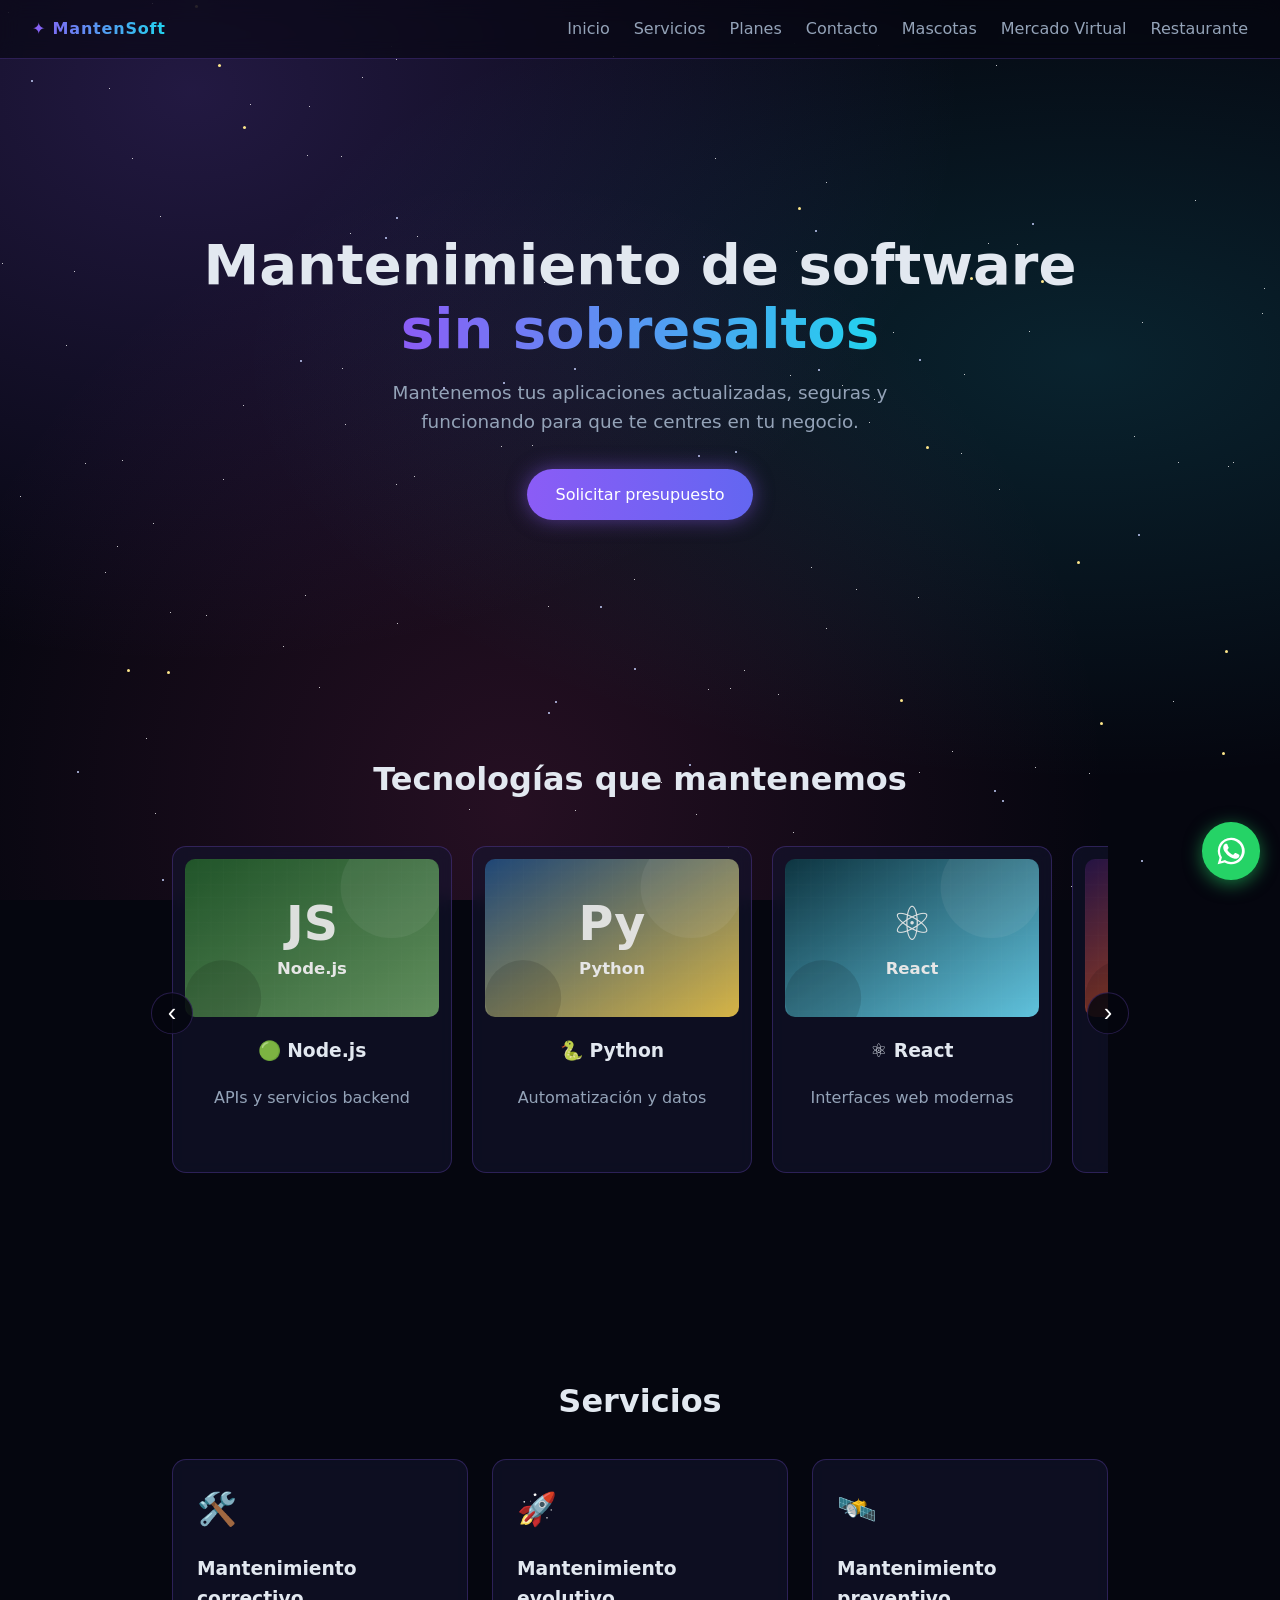
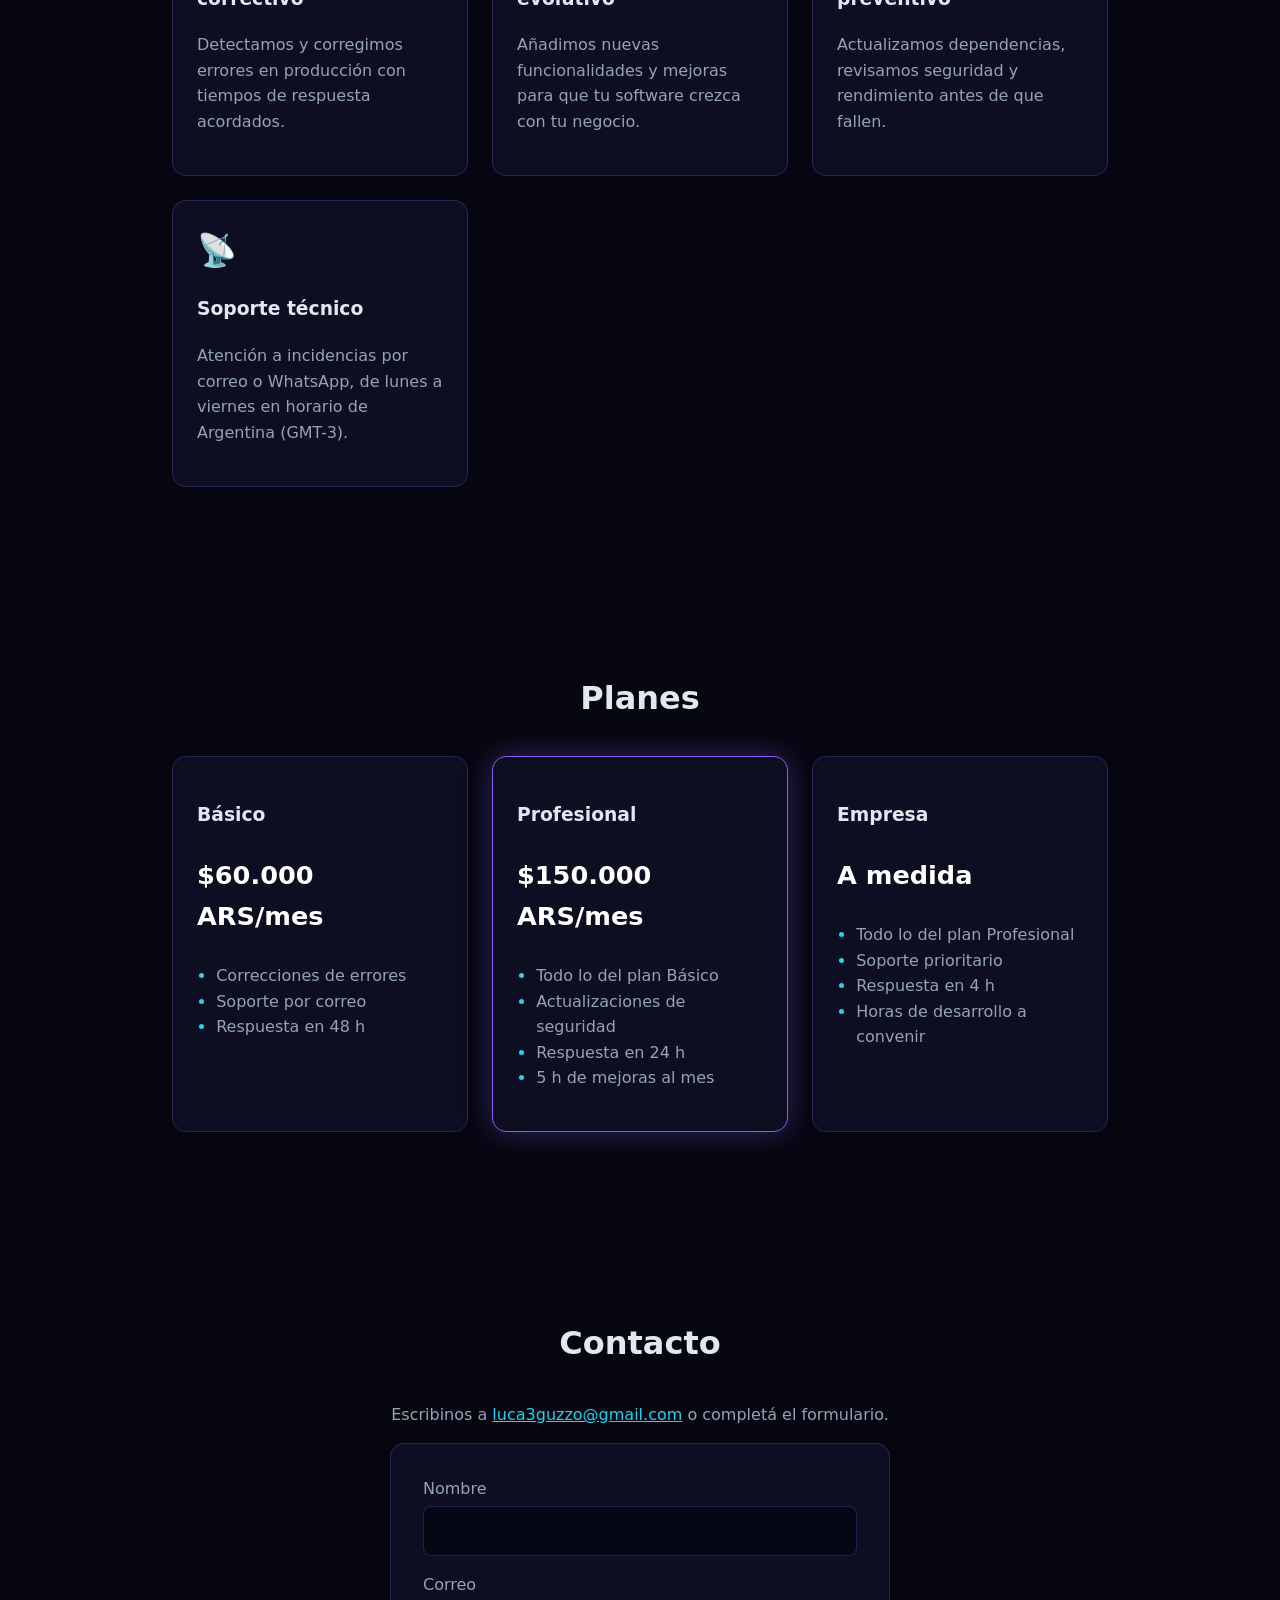
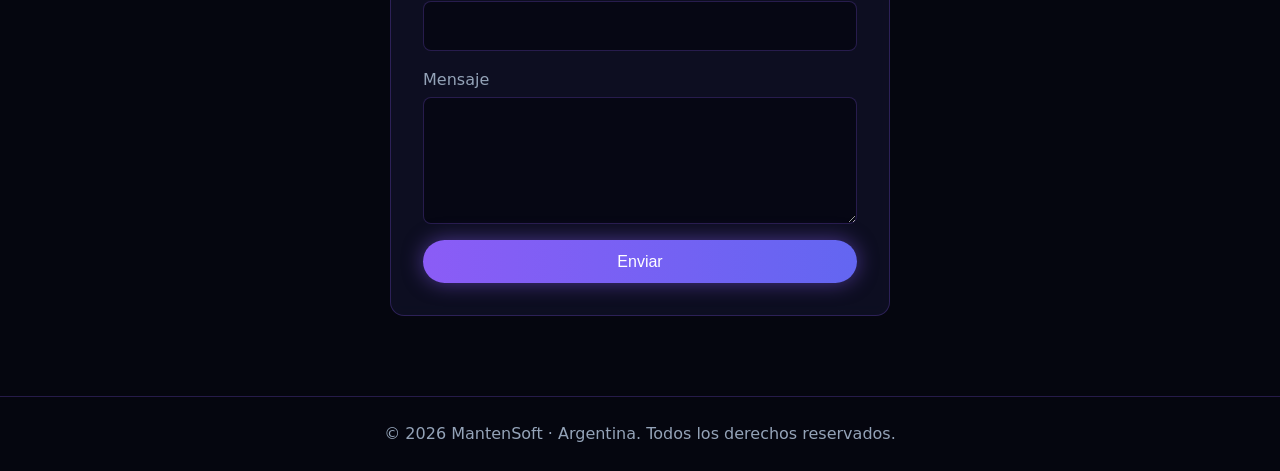
==== commit 89d39262: "Enlaces directos entre index, mascota, Mercado Virtual y restaurante Co-Authored-By: Claude Sonnet 5" ====
--- a/index.html
+++ b/index.html
@@ -393,7 +393,7 @@
 	.rejilla article:focus-visible {
 		outline: 2px solid var(--acento2);
 		outline-offset: 3px;
-	}</style><script type="module" src="/@vite/client"></script><script type="module" src="/@id/astro/runtime/client/dev-toolbar/entrypoint.js"></script><script>window.__astro_dev_toolbar__ = {"root":"C:\\Users\\Usuario\\proyectos\\mi-proyecto\\","version":"7.4.2","debugInfo":"Astro                    v7.4.2\nNode                     v24.22.1\nSystem                   Windows (x64)\nPackage Manager          pnpm\nOutput                   static\nAdapter                  none\nIntegrations             none"}</script><script type="module" src="/src/pages/index.astro?astro&type=style&index=0&lang.css"></script></head><body data-astro-source-file="C:/Users/Usuario/proyectos/mi-proyecto/src/pages/index.astro" data-astro-source-loc="96:8"><div class="cielo" aria-hidden="true" data-astro-source-file="C:/Users/Usuario/proyectos/mi-proyecto/src/pages/index.astro" data-astro-source-loc="97:41"><div class="capa pequena" style="box-shadow: 0px 1841px #fff,578px 421px #fff,1458px 1065px #fff,658px 1504px #fff,1510px 1085px #fff,1369px 1271px #fff,1633px 484px #fff,748px 1415px #fff,1396px 107px #fff,1367px 935px #fff,1844px 1614px #fff,245px 1026px #fff,1846px 1377px #fff,1287px 1154px #fff,1823px 1816px #fff,744px 670px #fff,1674px 664px #fff,305px 595px #fff,856px 589px #fff,1874px 1114px #fff,1458px 1755px #fff,117px 546px #fff,1121px 1017px #fff,842px 385px #fff,1817px 109px #fff,730px 688px #fff,1328px 1848px #fff,1029px 331px #fff,811px 567px #fff,728px 847px #fff,665px 1063px #fff,1228px 466px #fff,1812px 915px #fff,1726px 1270px #fff,1268px 1032px #fff,1009px 1377px #fff,1879px 793px #fff,1416px 502px #fff,1173px 701px #fff,661px 782px #fff,1589px 1755px #fff,222px 1638px #fff,155px 813px #fff,307px 155px #fff,1992px 440px #fff,1264px 288px #fff,914px 1185px #fff,275px 1843px #fff,1769px 1781px #fff,1770px 1815px #fff,1522px 550px #fff,20px 496px #fff,152px 3px #fff,1233px 462px #fff,1482px 978px #fff,1375px 476px #fff,1764px 470px #fff,747px 1788px #fff,236px 978px #fff,5px 1825px #fff,1273px 1844px #fff,41px 1800px #fff,376px 1937px #fff,1130px 1358px #fff,532px 445px #fff,417px 1128px #fff,104px 1538px #fff,1401px 1428px #fff,996px 65px #fff,220px 1838px #fff,261px 1375px #fff,1786px 74px #fff,1766px 1722px #fff,1985px 1908px #fff,1529px 839px #fff,496px 1455px #fff,1764px 796px #fff,469px 809px #fff,1773px 1117px #fff,702px 1243px #fff,1469px 670px #fff,1450px 845px #fff,397px 623px #fff,1970px 1988px #fff,1264px 1744px #fff,1836px 399px #fff,1290px 270px #fff,994px 1114px #fff,1542px 1891px #fff,964px 374px #fff,893px 332px #fff,1325px 1043px #fff,1123px 1013px #fff,1514px 724px #fff,1501px 52px #fff,597px 1083px #fff,405px 1445px #fff,581px 471px #fff,1319px 858px #fff,150px 1545px #fff,1645px 1830px #fff,1820px 1361px #fff,1917px 50px #fff,1523px 1202px #fff,1448px 1796px #fff,74px 271px #fff,160px 216px #fff,169px 18px #fff,1210px 1891px #fff,384px 267px #fff,404px 1349px #fff,486px 912px #fff,1987px 845px #fff,1347px 1548px #fff,793px 832px #fff,122px 460px #fff,1615px 1948px #fff,304px 1851px #fff,1017px 244px #fff,420px 1205px #fff,341px 156px #fff,545px 1293px #fff,1112px 961px #fff,1987px 150px #fff,826px 628px #fff,8px 12px #fff,826px 182px #fff,468px 1848px #fff,1554px 1527px #fff,873px 1709px #fff,1924px 1601px #fff,1323px 1144px #fff,696px 814px #fff,993px 989px #fff,1134px 1443px #fff,1330px 1265px #fff,1457px 1769px #fff,1690px 1976px #fff,876px 974px #fff,1914px 1950px #fff,715px 158px #fff,685px 1765px #fff,1416px 1476px #fff,1910px 1574px #fff,414px 476px #fff,1596px 208px #fff,1831px 1600px #fff,1270px 1422px #fff,1071px 886px #fff,1744px 1126px #fff,1747px 541px #fff,1373px 868px #fff,790px 375px #fff,1178px 462px #fff,1797px 1644px #fff,675px 1365px #fff,1754px 231px #fff,615px 1841px #fff,2px 263px #fff,794px 43px #fff,1385px 1795px #fff,345px 424px #fff,1894px 1399px #fff,350px 233px #fff,1253px 31px #fff,1623px 1183px #fff,1502px 256px #fff,662px 1429px #fff,1910px 1095px #fff,1176px 1554px #fff,1404px 1467px #fff,1195px 200px #fff,90px 1226px #fff,449px 1162px #fff,501px 446px #fff,1240px 1258px #fff,1625px 478px #fff,1811px 105px #fff,1381px 813px #fff,1583px 1319px #fff,1609px 209px #fff,1838px 1001px #fff,1645px 849px #fff,1732px 1581px #fff,1454px 1815px #fff,1716px 380px #fff,1439px 309px #fff,250px 1897px #fff,1909px 112px #fff,153px 523px #fff,1881px 1739px #fff,1913px 554px #fff,396px 59px #fff,939px 1118px #fff,283px 646px #fff,961px 453px #fff,109px 88px #fff,187px 1258px #fff,935px 1616px #fff,1456px 1021px #fff,1400px 776px #fff,1226px 1930px #fff,1541px 1924px #fff,1423px 1206px #fff,1605px 342px #fff,130px 1453px #fff,1293px 862px #fff,1089px 773px #fff,988px 243px #fff,132px 158px #fff,708px 689px #fff,400px 1279px #fff,250px 104px #fff,3px 1671px #fff,1738px 88px #fff,1536px 636px #fff,804px 1816px #fff,1593px 23px #fff,1986px 410px #fff,1285px 855px #fff,66px 345px #fff,1510px 1507px #fff,498px 1715px #fff,1626px 635px #fff,918px 597px #fff,506px 1763px #fff,1740px 1356px #fff,996px 1733px #fff,1639px 1626px #fff,1521px 1940px #fff,1382px 570px #fff,1424px 648px #fff,1727px 325px #fff,1690px 1317px #fff,1631px 933px #fff,1591px 1657px #fff,85px 463px #fff,391px 46px #fff,1155px 1623px #fff,1254px 1706px #fff,1730px 1626px #fff,414px 1124px #fff,919px 772px #fff,1076px 1502px #fff,1035px 767px #fff,999px 489px #fff,1406px 1543px #fff,594px 509px #fff,1228px 1103px #fff,1876px 1136px #fff,632px 1200px #fff,1147px 1271px #fff,1142px 322px #fff,417px 236px #fff,666px 1267px #fff,1749px 1288px #fff,778px 694px #fff,796px 251px #fff,309px 106px #fff,952px 751px #fff,182px 1268px #fff,807px 914px #fff,199px 1680px #fff,548px 606px #fff,243px 405px #fff,874px 399px #fff,1215px 1156px #fff,1507px 1569px #fff,984px 1733px #fff,1368px 241px #fff,1247px 1472px #fff,1782px 1159px #fff,1934px 581px #fff,1989px 74px #fff,206px 615px #fff,1712px 1797px #fff,1446px 1093px #fff,478px 1069px #fff,1553px 371px #fff,1623px 1366px #fff,1163px 1902px #fff,613px 56px #fff,1469px 1029px #fff,1228px 1384px #fff,1363px 90px #fff,1412px 1961px #fff,1691px 1359px #fff,1134px 436px #fff,1260px 1134px #fff,878px 45px #fff,1725px 1305px #fff,1952px 615px #fff,1488px 1876px #fff,1141px 1244px #fff,396px 484px #fff,893px 864px #fff,94px 1135px #fff,1561px 1680px #fff,170px 612px #fff,1229px 844px #fff,634px 579px #fff,146px 738px #fff,864px 1270px #fff,1008px 1087px #fff,863px 1245px #fff,1795px 1890px #fff,924px 1664px #fff,1961px 1297px #fff,809px 1256px #fff,105px 572px #fff,56px 1681px #fff,223px 479px #fff,1332px 442px #fff,544px 282px #fff,1520px 614px #fff,1249px 1511px #fff,28px 1650px #fff,1822px 1536px #fff,1907px 145px #fff,362px 77px #fff,1966px 953px #fff,553px 1046px #fff,1670px 1415px #fff,1581px 19px #fff,229px 1233px #fff,1498px 175px #fff,575px 810px #fff,1540px 1351px #fff,1262px 313px #fff,1860px 1996px #fff,1236px 1443px #fff,320px 1778px #fff,319px 687px #fff,1393px 842px #fff,928px 1969px #fff,895px 1103px #fff,1321px 204px #fff,342px 368px #fff,1675px 672px #fff,1991px 1082px #fff,257px 957px #fff,1015px 26px #fff,1083px 1637px #fff,869px 422px #fff,133px 1270px #fff,871px 259px #fff,1665px 41px #fff,1825px 1439px #fff,1779px 1338px #fff,1364px 1682px #fff" data-astro-source-file="C:/Users/Usuario/proyectos/mi-proyecto/src/pages/index.astro" data-astro-source-loc="98:5"></div><div class="capa media" style="box-shadow: 0px 1419px #c7d2fe,1645px 1924px #c7d2fe,1851px 1692px #c7d2fe,1223px 1650px #c7d2fe,1661px 302px #c7d2fe,1971px 1504px #c7d2fe,1605px 898px #c7d2fe,1390px 1772px #c7d2fe,1449px 200px #c7d2fe,1968px 1737px #c7d2fe,854px 1856px #c7d2fe,1313px 191px #c7d2fe,0px 1700px #c7d2fe,391px 1001px #c7d2fe,815px 230px #c7d2fe,1668px 1817px #c7d2fe,823px 1234px #c7d2fe,1138px 534px #c7d2fe,448px 1666px #c7d2fe,1766px 1498px #c7d2fe,423px 1546px #c7d2fe,789px 1587px #c7d2fe,939px 1889px #c7d2fe,422px 1002px #c7d2fe,1090px 1346px #c7d2fe,1928px 421px #c7d2fe,182px 1147px #c7d2fe,1340px 329px #c7d2fe,649px 1339px #c7d2fe,1639px 1574px #c7d2fe,1520px 1117px #c7d2fe,1423px 294px #c7d2fe,1652px 843px #c7d2fe,919px 359px #c7d2fe,641px 1917px #c7d2fe,1018px 1987px #c7d2fe,1204px 1759px #c7d2fe,1773px 75px #c7d2fe,465px 1302px #c7d2fe,1799px 25px #c7d2fe,1523px 1259px #c7d2fe,412px 1899px #c7d2fe,574px 368px #c7d2fe,1141px 860px #c7d2fe,1985px 1102px #c7d2fe,63px 1964px #c7d2fe,1126px 1345px #c7d2fe,1368px 1995px #c7d2fe,714px 1879px #c7d2fe,1002px 800px #c7d2fe,1969px 165px #c7d2fe,1467px 636px #c7d2fe,1996px 863px #c7d2fe,862px 859px #c7d2fe,1895px 960px #c7d2fe,839px 1455px #c7d2fe,419px 1159px #c7d2fe,246px 1893px #c7d2fe,153px 1531px #c7d2fe,582px 1391px #c7d2fe,365px 1139px #c7d2fe,77px 771px #c7d2fe,698px 455px #c7d2fe,385px 237px #c7d2fe,703px 256px #c7d2fe,1061px 953px #c7d2fe,1908px 1715px #c7d2fe,31px 80px #c7d2fe,993px 1835px #c7d2fe,1266px 1984px #c7d2fe,1342px 840px #c7d2fe,459px 1851px #c7d2fe,1565px 627px #c7d2fe,1687px 687px #c7d2fe,555px 701px #c7d2fe,64px 988px #c7d2fe,1276px 1193px #c7d2fe,300px 360px #c7d2fe,1294px 932px #c7d2fe,162px 879px #c7d2fe,443px 387px #c7d2fe,122px 1284px #c7d2fe,737px 1443px #c7d2fe,1088px 1692px #c7d2fe,634px 668px #c7d2fe,1410px 1026px #c7d2fe,396px 217px #c7d2fe,1847px 1498px #c7d2fe,579px 1512px #c7d2fe,361px 1837px #c7d2fe,1087px 1759px #c7d2fe,1032px 223px #c7d2fe,942px 1596px #c7d2fe,1669px 1631px #c7d2fe,503px 382px #c7d2fe,252px 1154px #c7d2fe,1610px 1256px #c7d2fe,1651px 18px #c7d2fe,735px 451px #c7d2fe,1422px 1442px #c7d2fe,1913px 257px #c7d2fe,1665px 814px #c7d2fe,133px 1522px #c7d2fe,1973px 1375px #c7d2fe,689px 764px #c7d2fe,994px 790px #c7d2fe,1441px 973px #c7d2fe,600px 606px #c7d2fe,818px 369px #c7d2fe,1284px 496px #c7d2fe,1036px 1649px #c7d2fe,46px 1695px #c7d2fe,548px 712px #c7d2fe,1359px 1733px #c7d2fe,1188px 1832px #c7d2fe,512px 1140px #c7d2fe,142px 1619px #c7d2fe,1709px 1723px #c7d2fe,1603px 1596px #c7d2fe,209px 1381px #c7d2fe" data-astro-source-file="C:/Users/Usuario/proyectos/mi-proyecto/src/pages/index.astro" data-astro-source-loc="99:5"></div><div class="capa grande" style="box-shadow: 0px 1629px #fde68a,1825px 601px #fde68a,900px 699px #fde68a,728px 1374px #fde68a,1399px 212px #fde68a,243px 126px #fde68a,195px 5px #fde68a,1100px 722px #fde68a,926px 446px #fde68a,238px 1876px #fde68a,214px 1832px #fde68a,160px 1965px #fde68a,1077px 561px #fde68a,1333px 1927px #fde68a,127px 669px #fde68a,798px 207px #fde68a,1222px 752px #fde68a,692px 1037px #fde68a,693px 1871px #fde68a,1480px 1189px #fde68a,328px 987px #fde68a,1914px 1694px #fde68a,1788px 215px #fde68a,634px 1313px #fde68a,1817px 1311px #fde68a,456px 1708px #fde68a,1790px 1944px #fde68a,837px 1657px #fde68a,218px 64px #fde68a,734px 1512px #fde68a,469px 1262px #fde68a,1944px 503px #fde68a,1225px 650px #fde68a,1436px 1262px #fde68a,970px 277px #fde68a,1041px 280px #fde68a,70px 1001px #fde68a,725px 937px #fde68a,576px 904px #fde68a,167px 671px #fde68a" data-astro-source-file="C:/Users/Usuario/proyectos/mi-proyecto/src/pages/index.astro" data-astro-source-loc="100:5"></div><span class="fugaz f1" data-astro-source-file="C:/Users/Usuario/proyectos/mi-proyecto/src/pages/index.astro" data-astro-source-loc="101:5"></span><span class="fugaz f2" data-astro-source-file="C:/Users/Usuario/proyectos/mi-proyecto/src/pages/index.astro" data-astro-source-loc="102:5"></span><span class="fugaz f3" data-astro-source-file="C:/Users/Usuario/proyectos/mi-proyecto/src/pages/index.astro" data-astro-source-loc="103:5"></span></div><header data-astro-source-file="C:/Users/Usuario/proyectos/mi-proyecto/src/pages/index.astro" data-astro-source-loc="106:11"><nav data-astro-source-file="C:/Users/Usuario/proyectos/mi-proyecto/src/pages/index.astro" data-astro-source-loc="107:9"><strong data-astro-source-file="C:/Users/Usuario/proyectos/mi-proyecto/src/pages/index.astro" data-astro-source-loc="108:13">✦ MantenSoft</strong><a href="index.html">Inicio</a><a href="#servicios" data-astro-source-file="C:/Users/Usuario/proyectos/mi-proyecto/src/pages/index.astro" data-astro-source-loc="109:26">Servicios</a><a href="#planes" data-astro-source-file="C:/Users/Usuario/proyectos/mi-proyecto/src/pages/index.astro" data-astro-source-loc="110:23">Planes</a><a href="#contacto" data-astro-source-file="C:/Users/Usuario/proyectos/mi-proyecto/src/pages/index.astro" data-astro-source-loc="111:25">Contacto</a><a href="mascota.html">Mascotas</a><a href="http://luca.experto.legal/prueba.html">Mercado Virtual</a></nav></header><main data-astro-source-file="C:/Users/Usuario/proyectos/mi-proyecto/src/pages/index.astro" data-astro-source-loc="115:9"><section class="hero" data-astro-source-file="C:/Users/Usuario/proyectos/mi-proyecto/src/pages/index.astro" data-astro-source-loc="116:26"><h1 data-astro-source-file="C:/Users/Usuario/proyectos/mi-proyecto/src/pages/index.astro" data-astro-source-loc="117:9">Mantenimiento de software <span data-astro-source-file="C:/Users/Usuario/proyectos/mi-proyecto/src/pages/index.astro" data-astro-source-loc="117:41">sin sobresaltos</span></h1><p data-astro-source-file="C:/Users/Usuario/proyectos/mi-proyecto/src/pages/index.astro" data-astro-source-loc="118:8">Mantenemos tus aplicaciones actualizadas, seguras y funcionando para que te centres en tu negocio.</p><a class="boton" href="#contacto" data-astro-source-file="C:/Users/Usuario/proyectos/mi-proyecto/src/pages/index.astro" data-astro-source-loc="119:39">Solicitar presupuesto</a></section><section class="carrusel-seccion" aria-label="Tecnologías que mantenemos" data-astro-source-file="C:/Users/Usuario/proyectos/mi-proyecto/src/pages/index.astro" data-astro-source-loc="122:78"><h2 data-astro-source-file="C:/Users/Usuario/proyectos/mi-proyecto/src/pages/index.astro" data-astro-source-loc="123:9">Tecnologías que mantenemos</h2><div class="carrusel" id="carrusel" data-astro-source-file="C:/Users/Usuario/proyectos/mi-proyecto/src/pages/index.astro" data-astro-source-loc="124:41"><button class="flecha izq" type="button" aria-label="Anterior" data-astro-source-file="C:/Users/Usuario/proyectos/mi-proyecto/src/pages/index.astro" data-astro-source-loc="125:69">‹</button><div class="pista" tabindex="0" data-astro-source-file="C:/Users/Usuario/proyectos/mi-proyecto/src/pages/index.astro" data-astro-source-loc="126:38"><article class="diapo" data-astro-source-file="C:/Users/Usuario/proyectos/mi-proyecto/src/pages/index.astro" data-astro-source-loc="129:32"><img src="/img/tech/nodejs.svg" alt="Ilustración de Node.js" width="800" height="500" loading="lazy" data-astro-source-file="C:/Users/Usuario/proyectos/mi-proyecto/src/pages/index.astro" data-astro-source-loc="130:11"><h3 data-astro-source-file="C:/Users/Usuario/proyectos/mi-proyecto/src/pages/index.astro" data-astro-source-loc="131:14"><span data-astro-source-file="C:/Users/Usuario/proyectos/mi-proyecto/src/pages/index.astro" data-astro-source-loc="132:17">🟢</span> Node.js</h3><p data-astro-source-file="C:/Users/Usuario/proyectos/mi-proyecto/src/pages/index.astro" data-astro-source-loc="134:13">APIs y servicios backend</p></article><article class="diapo" data-astro-source-file="C:/Users/Usuario/proyectos/mi-proyecto/src/pages/index.astro" data-astro-source-loc="129:32"><img src="/img/tech/python.svg" alt="Ilustración de Python" width="800" height="500" loading="lazy" data-astro-source-file="C:/Users/Usuario/proyectos/mi-proyecto/src/pages/index.astro" data-astro-source-loc="130:11"><h3 data-astro-source-file="C:/Users/Usuario/proyectos/mi-proyecto/src/pages/index.astro" data-astro-source-loc="131:14"><span data-astro-source-file="C:/Users/Usuario/proyectos/mi-proyecto/src/pages/index.astro" data-astro-source-loc="132:17">🐍</span> Python</h3><p data-astro-source-file="C:/Users/Usuario/proyectos/mi-proyecto/src/pages/index.astro" data-astro-source-loc="134:13">Automatización y datos</p></article><article class="diapo" data-astro-source-file="C:/Users/Usuario/proyectos/mi-proyecto/src/pages/index.astro" data-astro-source-loc="129:32"><img src="/img/tech/react.svg" alt="Ilustración de React" width="800" height="500" loading="lazy" data-astro-source-file="C:/Users/Usuario/proyectos/mi-proyecto/src/pages/index.astro" data-astro-source-loc="130:11"><h3 data-astro-source-file="C:/Users/Usuario/proyectos/mi-proyecto/src/pages/index.astro" data-astro-source-loc="131:14"><span data-astro-source-file="C:/Users/Usuario/proyectos/mi-proyecto/src/pages/index.astro" data-astro-source-loc="132:17">⚛️</span> React</h3><p data-astro-source-file="C:/Users/Usuario/proyectos/mi-proyecto/src/pages/index.astro" data-astro-source-loc="134:13">Interfaces web modernas</p></article><article class="diapo" data-astro-source-file="C:/Users/Usuario/proyectos/mi-proyecto/src/pages/index.astro" data-astro-source-loc="129:32"><img src="/img/tech/astro.svg" alt="Ilustración de Astro" width="800" height="500" loading="lazy" data-astro-source-file="C:/Users/Usuario/proyectos/mi-proyecto/src/pages/index.astro" data-astro-source-loc="130:11"><h3 data-astro-source-file="C:/Users/Usuario/proyectos/mi-proyecto/src/pages/index.astro" data-astro-source-loc="131:14"><span data-astro-source-file="C:/Users/Usuario/proyectos/mi-proyecto/src/pages/index.astro" data-astro-source-loc="132:17">🚀</span> Astro</h3><p data-astro-source-file="C:/Users/Usuario/proyectos/mi-proyecto/src/pages/index.astro" data-astro-source-loc="134:13">Sitios rápidos y livianos</p></article><article class="diapo" data-astro-source-file="C:/Users/Usuario/proyectos/mi-proyecto/src/pages/index.astro" data-astro-source-loc="129:32"><img src="/img/tech/php-laravel.svg" alt="Ilustración de PHP / Laravel" width="800" height="500" loading="lazy" data-astro-source-file="C:/Users/Usuario/proyectos/mi-proyecto/src/pages/index.astro" data-astro-source-loc="130:11"><h3 data-astro-source-file="C:/Users/Usuario/proyectos/mi-proyecto/src/pages/index.astro" data-astro-source-loc="131:14"><span data-astro-source-file="C:/Users/Usuario/proyectos/mi-proyecto/src/pages/index.astro" data-astro-source-loc="132:17">🐘</span> PHP / Laravel</h3><p data-astro-source-file="C:/Users/Usuario/proyectos/mi-proyecto/src/pages/index.astro" data-astro-source-loc="134:13">Aplicaciones y sistemas a medida</p></article><article class="diapo" data-astro-source-file="C:/Users/Usuario/proyectos/mi-proyecto/src/pages/index.astro" data-astro-source-loc="129:32"><img src="/img/tech/typescript.svg" alt="Ilustración de TypeScript" width="800" height="500" loading="lazy" data-astro-source-file="C:/Users/Usuario/proyectos/mi-proyecto/src/pages/index.astro" data-astro-source-loc="130:11"><h3 data-astro-source-file="C:/Users/Usuario/proyectos/mi-proyecto/src/pages/index.astro" data-astro-source-loc="131:14"><span data-astro-source-file="C:/Users/Usuario/proyectos/mi-proyecto/src/pages/index.astro" data-astro-source-loc="132:17">🔷</span> TypeScript</h3><p data-astro-source-file="C:/Users/Usuario/proyectos/mi-proyecto/src/pages/index.astro" data-astro-source-loc="134:13">Código tipado y mantenible</p></article><article class="diapo" data-astro-source-file="C:/Users/Usuario/proyectos/mi-proyecto/src/pages/index.astro" data-astro-source-loc="129:32"><img src="/img/tech/postgresql.svg" alt="Ilustración de PostgreSQL" width="800" height="500" loading="lazy" data-astro-source-file="C:/Users/Usuario/proyectos/mi-proyecto/src/pages/index.astro" data-astro-source-loc="130:11"><h3 data-astro-source-file="C:/Users/Usuario/proyectos/mi-proyecto/src/pages/index.astro" data-astro-source-loc="131:14"><span data-astro-source-file="C:/Users/Usuario/proyectos/mi-proyecto/src/pages/index.astro" data-astro-source-loc="132:17">🗄️</span> PostgreSQL</h3><p data-astro-source-file="C:/Users/Usuario/proyectos/mi-proyecto/src/pages/index.astro" data-astro-source-loc="134:13">Bases de datos relacionales</p></article><article class="diapo" data-astro-source-file="C:/Users/Usuario/proyectos/mi-proyecto/src/pages/index.astro" data-astro-source-loc="129:32"><img src="/img/tech/mongodb.svg" alt="Ilustración de MongoDB" width="800" height="500" loading="lazy" data-astro-source-file="C:/Users/Usuario/proyectos/mi-proyecto/src/pages/index.astro" data-astro-source-loc="130:11"><h3 data-astro-source-file="C:/Users/Usuario/proyectos/mi-proyecto/src/pages/index.astro" data-astro-source-loc="131:14"><span data-astro-source-file="C:/Users/Usuario/proyectos/mi-proyecto/src/pages/index.astro" data-astro-source-loc="132:17">🍃</span> MongoDB</h3><p data-astro-source-file="C:/Users/Usuario/proyectos/mi-proyecto/src/pages/index.astro" data-astro-source-loc="134:13">Bases de datos documentales</p></article><article class="diapo" data-astro-source-file="C:/Users/Usuario/proyectos/mi-proyecto/src/pages/index.astro" data-astro-source-loc="129:32"><img src="/img/tech/docker.svg" alt="Ilustración de Docker" width="800" height="500" loading="lazy" data-astro-source-file="C:/Users/Usuario/proyectos/mi-proyecto/src/pages/index.astro" data-astro-source-loc="130:11"><h3 data-astro-source-file="C:/Users/Usuario/proyectos/mi-proyecto/src/pages/index.astro" data-astro-source-loc="131:14"><span data-astro-source-file="C:/Users/Usuario/proyectos/mi-proyecto/src/pages/index.astro" data-astro-source-loc="132:17">🐳</span> Docker</h3><p data-astro-source-file="C:/Users/Usuario/proyectos/mi-proyecto/src/pages/index.astro" data-astro-source-loc="134:13">Contenedores y despliegues</p></article><article class="diapo" data-astro-source-file="C:/Users/Usuario/proyectos/mi-proyecto/src/pages/index.astro" data-astro-source-loc="129:32"><img src="/img/tech/aws-cloud.svg" alt="Ilustración de AWS / Cloud" width="800" height="500" loading="lazy" data-astro-source-file="C:/Users/Usuario/proyectos/mi-proyecto/src/pages/index.astro" data-astro-source-loc="130:11"><h3 data-astro-source-file="C:/Users/Usuario/proyectos/mi-proyecto/src/pages/index.astro" data-astro-source-loc="131:14"><span data-astro-source-file="C:/Users/Usuario/proyectos/mi-proyecto/src/pages/index.astro" data-astro-source-loc="132:17">☁️</span> AWS / Cloud</h3><p data-astro-source-file="C:/Users/Usuario/proyectos/mi-proyecto/src/pages/index.astro" data-astro-source-loc="134:13">Infraestructura en la nube</p></article><article class="diapo" data-astro-source-file="C:/Users/Usuario/proyectos/mi-proyecto/src/pages/index.astro" data-astro-source-loc="129:32"><img src="/img/tech/seguridad.svg" alt="Ilustración de Seguridad" width="800" height="500" loading="lazy" data-astro-source-file="C:/Users/Usuario/proyectos/mi-proyecto/src/pages/index.astro" data-astro-source-loc="130:11"><h3 data-astro-source-file="C:/Users/Usuario/proyectos/mi-proyecto/src/pages/index.astro" data-astro-source-loc="131:14"><span data-astro-source-file="C:/Users/Usuario/proyectos/mi-proyecto/src/pages/index.astro" data-astro-source-loc="132:17">🔐</span> Seguridad</h3><p data-astro-source-file="C:/Users/Usuario/proyectos/mi-proyecto/src/pages/index.astro" data-astro-source-loc="134:13">Parches y auditorías</p></article><article class="diapo" data-astro-source-file="C:/Users/Usuario/proyectos/mi-proyecto/src/pages/index.astro" data-astro-source-loc="129:32"><img src="/img/tech/cicd.svg" alt="Ilustración de CI/CD" width="800" height="500" loading="lazy" data-astro-source-file="C:/Users/Usuario/proyectos/mi-proyecto/src/pages/index.astro" data-astro-source-loc="130:11"><h3 data-astro-source-file="C:/Users/Usuario/proyectos/mi-proyecto/src/pages/index.astro" data-astro-source-loc="131:14"><span data-astro-source-file="C:/Users/Usuario/proyectos/mi-proyecto/src/pages/index.astro" data-astro-source-loc="132:17">🔁</span> CI/CD</h3><p data-astro-source-file="C:/Users/Usuario/proyectos/mi-proyecto/src/pages/index.astro" data-astro-source-loc="134:13">Integración y entrega continua</p></article></div><button class="flecha der" type="button" aria-label="Siguiente" data-astro-source-file="C:/Users/Usuario/proyectos/mi-proyecto/src/pages/index.astro" data-astro-source-loc="139:70">›</button></div></section><section id="servicios" data-astro-source-file="C:/Users/Usuario/proyectos/mi-proyecto/src/pages/index.astro" data-astro-source-loc="143:28"><h2 data-astro-source-file="C:/Users/Usuario/proyectos/mi-proyecto/src/pages/index.astro" data-astro-source-loc="144:9">Servicios</h2><div class="rejilla" data-astro-source-file="C:/Users/Usuario/proyectos/mi-proyecto/src/pages/index.astro" data-astro-source-loc="145:26"><article data-astro-source-file="C:/Users/Usuario/proyectos/mi-proyecto/src/pages/index.astro" data-astro-source-loc="148:17"><div class="icono" data-astro-source-file="C:/Users/Usuario/proyectos/mi-proyecto/src/pages/index.astro" data-astro-source-loc="149:28">🛠️</div><h3 data-astro-source-file="C:/Users/Usuario/proyectos/mi-proyecto/src/pages/index.astro" data-astro-source-loc="150:13">Mantenimiento correctivo</h3><p data-astro-source-file="C:/Users/Usuario/proyectos/mi-proyecto/src/pages/index.astro" data-astro-source-loc="151:12">Detectamos y corregimos errores en producción con tiempos de respuesta acordados.</p></article><article data-astro-source-file="C:/Users/Usuario/proyectos/mi-proyecto/src/pages/index.astro" data-astro-source-loc="148:17"><div class="icono" data-astro-source-file="C:/Users/Usuario/proyectos/mi-proyecto/src/pages/index.astro" data-astro-source-loc="149:28">🚀</div><h3 data-astro-source-file="C:/Users/Usuario/proyectos/mi-proyecto/src/pages/index.astro" data-astro-source-loc="150:13">Mantenimiento evolutivo</h3><p data-astro-source-file="C:/Users/Usuario/proyectos/mi-proyecto/src/pages/index.astro" data-astro-source-loc="151:12">Añadimos nuevas funcionalidades y mejoras para que tu software crezca con tu negocio.</p></article><article data-astro-source-file="C:/Users/Usuario/proyectos/mi-proyecto/src/pages/index.astro" data-astro-source-loc="148:17"><div class="icono" data-astro-source-file="C:/Users/Usuario/proyectos/mi-proyecto/src/pages/index.astro" data-astro-source-loc="149:28">🛰️</div><h3 data-astro-source-file="C:/Users/Usuario/proyectos/mi-proyecto/src/pages/index.astro" data-astro-source-loc="150:13">Mantenimiento preventivo</h3><p data-astro-source-file="C:/Users/Usuario/proyectos/mi-proyecto/src/pages/index.astro" data-astro-source-loc="151:12">Actualizamos dependencias, revisamos seguridad y rendimiento antes de que fallen.</p></article><article data-astro-source-file="C:/Users/Usuario/proyectos/mi-proyecto/src/pages/index.astro" data-astro-source-loc="148:17"><div class="icono" data-astro-source-file="C:/Users/Usuario/proyectos/mi-proyecto/src/pages/index.astro" data-astro-source-loc="149:28">📡</div><h3 data-astro-source-file="C:/Users/Usuario/proyectos/mi-proyecto/src/pages/index.astro" data-astro-source-loc="150:13">Soporte técnico</h3><p data-astro-source-file="C:/Users/Usuario/proyectos/mi-proyecto/src/pages/index.astro" data-astro-source-loc="151:12">Atención a incidencias por correo o WhatsApp, de lunes a viernes en horario de Argentina (GMT-3).</p></article></div></section><section id="planes" data-astro-source-file="C:/Users/Usuario/proyectos/mi-proyecto/src/pages/index.astro" data-astro-source-loc="158:25"><h2 data-astro-source-file="C:/Users/Usuario/proyectos/mi-proyecto/src/pages/index.astro" data-astro-source-loc="159:9">Planes</h2><div class="rejilla" data-astro-source-file="C:/Users/Usuario/proyectos/mi-proyecto/src/pages/index.astro" data-astro-source-loc="160:26"><article data-astro-source-file="C:/Users/Usuario/proyectos/mi-proyecto/src/pages/index.astro" data-astro-source-loc="163:57"><h3 data-astro-source-file="C:/Users/Usuario/proyectos/mi-proyecto/src/pages/index.astro" data-astro-source-loc="164:13">Básico</h3><p class="precio" data-astro-source-file="C:/Users/Usuario/proyectos/mi-proyecto/src/pages/index.astro" data-astro-source-loc="165:27">$60.000 ARS/mes</p><ul data-astro-source-file="C:/Users/Usuario/proyectos/mi-proyecto/src/pages/index.astro" data-astro-source-loc="166:13"><li data-astro-source-file="C:/Users/Usuario/proyectos/mi-proyecto/src/pages/index.astro" data-astro-source-loc="168:15">Correcciones de errores</li><li data-astro-source-file="C:/Users/Usuario/proyectos/mi-proyecto/src/pages/index.astro" data-astro-source-loc="168:15">Soporte por correo</li><li data-astro-source-file="C:/Users/Usuario/proyectos/mi-proyecto/src/pages/index.astro" data-astro-source-loc="168:15">Respuesta en 48 h</li></ul></article><article class="destacado" data-astro-source-file="C:/Users/Usuario/proyectos/mi-proyecto/src/pages/index.astro" data-astro-source-loc="163:57"><h3 data-astro-source-file="C:/Users/Usuario/proyectos/mi-proyecto/src/pages/index.astro" data-astro-source-loc="164:13">Profesional</h3><p class="precio" data-astro-source-file="C:/Users/Usuario/proyectos/mi-proyecto/src/pages/index.astro" data-astro-source-loc="165:27">$150.000 ARS/mes</p><ul data-astro-source-file="C:/Users/Usuario/proyectos/mi-proyecto/src/pages/index.astro" data-astro-source-loc="166:13"><li data-astro-source-file="C:/Users/Usuario/proyectos/mi-proyecto/src/pages/index.astro" data-astro-source-loc="168:15">Todo lo del plan Básico</li><li data-astro-source-file="C:/Users/Usuario/proyectos/mi-proyecto/src/pages/index.astro" data-astro-source-loc="168:15">Actualizaciones de seguridad</li><li data-astro-source-file="C:/Users/Usuario/proyectos/mi-proyecto/src/pages/index.astro" data-astro-source-loc="168:15">Respuesta en 24 h</li><li data-astro-source-file="C:/Users/Usuario/proyectos/mi-proyecto/src/pages/index.astro" data-astro-source-loc="168:15">5 h de mejoras al mes</li></ul></article><article data-astro-source-file="C:/Users/Usuario/proyectos/mi-proyecto/src/pages/index.astro" data-astro-source-loc="163:57"><h3 data-astro-source-file="C:/Users/Usuario/proyectos/mi-proyecto/src/pages/index.astro" data-astro-source-loc="164:13">Empresa</h3><p class="precio" data-astro-source-file="C:/Users/Usuario/proyectos/mi-proyecto/src/pages/index.astro" data-astro-source-loc="165:27">A medida</p><ul data-astro-source-file="C:/Users/Usuario/proyectos/mi-proyecto/src/pages/index.astro" data-astro-source-loc="166:13"><li data-astro-source-file="C:/Users/Usuario/proyectos/mi-proyecto/src/pages/index.astro" data-astro-source-loc="168:15">Todo lo del plan Profesional</li><li data-astro-source-file="C:/Users/Usuario/proyectos/mi-proyecto/src/pages/index.astro" data-astro-source-loc="168:15">Soporte prioritario</li><li data-astro-source-file="C:/Users/Usuario/proyectos/mi-proyecto/src/pages/index.astro" data-astro-source-loc="168:15">Respuesta en 4 h</li><li data-astro-source-file="C:/Users/Usuario/proyectos/mi-proyecto/src/pages/index.astro" data-astro-source-loc="168:15">Horas de desarrollo a convenir</li></ul></article></div></section><section id="contacto" data-astro-source-file="C:/Users/Usuario/proyectos/mi-proyecto/src/pages/index.astro" data-astro-source-loc="177:27"><h2 data-astro-source-file="C:/Users/Usuario/proyectos/mi-proyecto/src/pages/index.astro" data-astro-source-loc="178:9">Contacto</h2><p class="contacto-directo" data-astro-source-file="C:/Users/Usuario/proyectos/mi-proyecto/src/pages/index.astro" data-astro-source-loc="179:33">Escribinos a <a href="mailto:luca3guzzo@gmail.com" data-astro-source-file="C:/Users/Usuario/proyectos/mi-proyecto/src/pages/index.astro" data-astro-source-loc="180:57">luca3guzzo@gmail.com</a> o completá el formulario.</p><form id="form-contacto" data-astro-source-file="C:/Users/Usuario/proyectos/mi-proyecto/src/pages/index.astro" data-astro-source-loc="182:30"><label data-astro-source-file="C:/Users/Usuario/proyectos/mi-proyecto/src/pages/index.astro" data-astro-source-loc="183:13">Nombre <input type="text" name="nombre" required data-astro-source-file="C:/Users/Usuario/proyectos/mi-proyecto/src/pages/index.astro" data-astro-source-loc="183:21"></label><label data-astro-source-file="C:/Users/Usuario/proyectos/mi-proyecto/src/pages/index.astro" data-astro-source-loc="184:13">Correo <input type="email" name="correo" required data-astro-source-file="C:/Users/Usuario/proyectos/mi-proyecto/src/pages/index.astro" data-astro-source-loc="184:21"></label><label data-astro-source-file="C:/Users/Usuario/proyectos/mi-proyecto/src/pages/index.astro" data-astro-source-loc="185:13">Mensaje <textarea name="mensaje" rows="4" required data-astro-source-file="C:/Users/Usuario/proyectos/mi-proyecto/src/pages/index.astro" data-astro-source-loc="185:22"></textarea></label><button class="boton" type="submit" data-astro-source-file="C:/Users/Usuario/proyectos/mi-proyecto/src/pages/index.astro" data-astro-source-loc="186:42">Enviar</button></form></section></main><footer data-astro-source-file="C:/Users/Usuario/proyectos/mi-proyecto/src/pages/index.astro" data-astro-source-loc="191:11">© 2026 MantenSoft · Argentina. Todos los derechos reservados.</footer><a class="whatsapp" href="https://wa.me/5492612655827" target="_blank" rel="noopener noreferrer" aria-label="Escribinos por WhatsApp"><svg viewBox="0 0 24 24" aria-hidden="true"><path d="M17.5 14.4c-.3-.1-1.7-.8-2-.9-.3-.1-.5-.1-.7.1-.2.3-.8.9-.9 1.1-.2.2-.3.2-.6.1-.3-.1-1.2-.4-2.3-1.4-.9-.8-1.4-1.7-1.6-2-.2-.3 0-.5.1-.6l.4-.5c.1-.2.2-.3.3-.5.1-.2 0-.4 0-.5-.1-.1-.7-1.6-.9-2.2-.2-.6-.5-.5-.7-.5h-.6c-.2 0-.5.1-.8.4-.3.3-1 1-1 2.5s1.1 2.9 1.2 3.1c.1.2 2.1 3.2 5.1 4.5.7.3 1.3.5 1.7.6.7.2 1.4.2 1.9.1.6-.1 1.7-.7 2-1.4.2-.7.2-1.3.2-1.4-.1-.1-.3-.2-.6-.3zM12 2a10 10 0 0 0-8.600 15L2 22l5.200-1.400A10 10 0 1 0 12 2zm0 18.200c-1.500 0-2.900-.4-4.200-1.200l-.3-.2-3.100.8.8-3-.2-.3A8.200 8.200 0 1 1 12 20.200z"/></svg></a><script type="module" src="/src/pages/index.astro?astro&type=script&index=0&lang.ts"></script><script>
+	}</style><script type="module" src="/@vite/client"></script><script type="module" src="/@id/astro/runtime/client/dev-toolbar/entrypoint.js"></script><script>window.__astro_dev_toolbar__ = {"root":"C:\\Users\\Usuario\\proyectos\\mi-proyecto\\","version":"7.4.2","debugInfo":"Astro                    v7.4.2\nNode                     v24.22.1\nSystem                   Windows (x64)\nPackage Manager          pnpm\nOutput                   static\nAdapter                  none\nIntegrations             none"}</script><script type="module" src="/src/pages/index.astro?astro&type=style&index=0&lang.css"></script></head><body data-astro-source-file="C:/Users/Usuario/proyectos/mi-proyecto/src/pages/index.astro" data-astro-source-loc="96:8"><div class="cielo" aria-hidden="true" data-astro-source-file="C:/Users/Usuario/proyectos/mi-proyecto/src/pages/index.astro" data-astro-source-loc="97:41"><div class="capa pequena" style="box-shadow: 0px 1841px #fff,578px 421px #fff,1458px 1065px #fff,658px 1504px #fff,1510px 1085px #fff,1369px 1271px #fff,1633px 484px #fff,748px 1415px #fff,1396px 107px #fff,1367px 935px #fff,1844px 1614px #fff,245px 1026px #fff,1846px 1377px #fff,1287px 1154px #fff,1823px 1816px #fff,744px 670px #fff,1674px 664px #fff,305px 595px #fff,856px 589px #fff,1874px 1114px #fff,1458px 1755px #fff,117px 546px #fff,1121px 1017px #fff,842px 385px #fff,1817px 109px #fff,730px 688px #fff,1328px 1848px #fff,1029px 331px #fff,811px 567px #fff,728px 847px #fff,665px 1063px #fff,1228px 466px #fff,1812px 915px #fff,1726px 1270px #fff,1268px 1032px #fff,1009px 1377px #fff,1879px 793px #fff,1416px 502px #fff,1173px 701px #fff,661px 782px #fff,1589px 1755px #fff,222px 1638px #fff,155px 813px #fff,307px 155px #fff,1992px 440px #fff,1264px 288px #fff,914px 1185px #fff,275px 1843px #fff,1769px 1781px #fff,1770px 1815px #fff,1522px 550px #fff,20px 496px #fff,152px 3px #fff,1233px 462px #fff,1482px 978px #fff,1375px 476px #fff,1764px 470px #fff,747px 1788px #fff,236px 978px #fff,5px 1825px #fff,1273px 1844px #fff,41px 1800px #fff,376px 1937px #fff,1130px 1358px #fff,532px 445px #fff,417px 1128px #fff,104px 1538px #fff,1401px 1428px #fff,996px 65px #fff,220px 1838px #fff,261px 1375px #fff,1786px 74px #fff,1766px 1722px #fff,1985px 1908px #fff,1529px 839px #fff,496px 1455px #fff,1764px 796px #fff,469px 809px #fff,1773px 1117px #fff,702px 1243px #fff,1469px 670px #fff,1450px 845px #fff,397px 623px #fff,1970px 1988px #fff,1264px 1744px #fff,1836px 399px #fff,1290px 270px #fff,994px 1114px #fff,1542px 1891px #fff,964px 374px #fff,893px 332px #fff,1325px 1043px #fff,1123px 1013px #fff,1514px 724px #fff,1501px 52px #fff,597px 1083px #fff,405px 1445px #fff,581px 471px #fff,1319px 858px #fff,150px 1545px #fff,1645px 1830px #fff,1820px 1361px #fff,1917px 50px #fff,1523px 1202px #fff,1448px 1796px #fff,74px 271px #fff,160px 216px #fff,169px 18px #fff,1210px 1891px #fff,384px 267px #fff,404px 1349px #fff,486px 912px #fff,1987px 845px #fff,1347px 1548px #fff,793px 832px #fff,122px 460px #fff,1615px 1948px #fff,304px 1851px #fff,1017px 244px #fff,420px 1205px #fff,341px 156px #fff,545px 1293px #fff,1112px 961px #fff,1987px 150px #fff,826px 628px #fff,8px 12px #fff,826px 182px #fff,468px 1848px #fff,1554px 1527px #fff,873px 1709px #fff,1924px 1601px #fff,1323px 1144px #fff,696px 814px #fff,993px 989px #fff,1134px 1443px #fff,1330px 1265px #fff,1457px 1769px #fff,1690px 1976px #fff,876px 974px #fff,1914px 1950px #fff,715px 158px #fff,685px 1765px #fff,1416px 1476px #fff,1910px 1574px #fff,414px 476px #fff,1596px 208px #fff,1831px 1600px #fff,1270px 1422px #fff,1071px 886px #fff,1744px 1126px #fff,1747px 541px #fff,1373px 868px #fff,790px 375px #fff,1178px 462px #fff,1797px 1644px #fff,675px 1365px #fff,1754px 231px #fff,615px 1841px #fff,2px 263px #fff,794px 43px #fff,1385px 1795px #fff,345px 424px #fff,1894px 1399px #fff,350px 233px #fff,1253px 31px #fff,1623px 1183px #fff,1502px 256px #fff,662px 1429px #fff,1910px 1095px #fff,1176px 1554px #fff,1404px 1467px #fff,1195px 200px #fff,90px 1226px #fff,449px 1162px #fff,501px 446px #fff,1240px 1258px #fff,1625px 478px #fff,1811px 105px #fff,1381px 813px #fff,1583px 1319px #fff,1609px 209px #fff,1838px 1001px #fff,1645px 849px #fff,1732px 1581px #fff,1454px 1815px #fff,1716px 380px #fff,1439px 309px #fff,250px 1897px #fff,1909px 112px #fff,153px 523px #fff,1881px 1739px #fff,1913px 554px #fff,396px 59px #fff,939px 1118px #fff,283px 646px #fff,961px 453px #fff,109px 88px #fff,187px 1258px #fff,935px 1616px #fff,1456px 1021px #fff,1400px 776px #fff,1226px 1930px #fff,1541px 1924px #fff,1423px 1206px #fff,1605px 342px #fff,130px 1453px #fff,1293px 862px #fff,1089px 773px #fff,988px 243px #fff,132px 158px #fff,708px 689px #fff,400px 1279px #fff,250px 104px #fff,3px 1671px #fff,1738px 88px #fff,1536px 636px #fff,804px 1816px #fff,1593px 23px #fff,1986px 410px #fff,1285px 855px #fff,66px 345px #fff,1510px 1507px #fff,498px 1715px #fff,1626px 635px #fff,918px 597px #fff,506px 1763px #fff,1740px 1356px #fff,996px 1733px #fff,1639px 1626px #fff,1521px 1940px #fff,1382px 570px #fff,1424px 648px #fff,1727px 325px #fff,1690px 1317px #fff,1631px 933px #fff,1591px 1657px #fff,85px 463px #fff,391px 46px #fff,1155px 1623px #fff,1254px 1706px #fff,1730px 1626px #fff,414px 1124px #fff,919px 772px #fff,1076px 1502px #fff,1035px 767px #fff,999px 489px #fff,1406px 1543px #fff,594px 509px #fff,1228px 1103px #fff,1876px 1136px #fff,632px 1200px #fff,1147px 1271px #fff,1142px 322px #fff,417px 236px #fff,666px 1267px #fff,1749px 1288px #fff,778px 694px #fff,796px 251px #fff,309px 106px #fff,952px 751px #fff,182px 1268px #fff,807px 914px #fff,199px 1680px #fff,548px 606px #fff,243px 405px #fff,874px 399px #fff,1215px 1156px #fff,1507px 1569px #fff,984px 1733px #fff,1368px 241px #fff,1247px 1472px #fff,1782px 1159px #fff,1934px 581px #fff,1989px 74px #fff,206px 615px #fff,1712px 1797px #fff,1446px 1093px #fff,478px 1069px #fff,1553px 371px #fff,1623px 1366px #fff,1163px 1902px #fff,613px 56px #fff,1469px 1029px #fff,1228px 1384px #fff,1363px 90px #fff,1412px 1961px #fff,1691px 1359px #fff,1134px 436px #fff,1260px 1134px #fff,878px 45px #fff,1725px 1305px #fff,1952px 615px #fff,1488px 1876px #fff,1141px 1244px #fff,396px 484px #fff,893px 864px #fff,94px 1135px #fff,1561px 1680px #fff,170px 612px #fff,1229px 844px #fff,634px 579px #fff,146px 738px #fff,864px 1270px #fff,1008px 1087px #fff,863px 1245px #fff,1795px 1890px #fff,924px 1664px #fff,1961px 1297px #fff,809px 1256px #fff,105px 572px #fff,56px 1681px #fff,223px 479px #fff,1332px 442px #fff,544px 282px #fff,1520px 614px #fff,1249px 1511px #fff,28px 1650px #fff,1822px 1536px #fff,1907px 145px #fff,362px 77px #fff,1966px 953px #fff,553px 1046px #fff,1670px 1415px #fff,1581px 19px #fff,229px 1233px #fff,1498px 175px #fff,575px 810px #fff,1540px 1351px #fff,1262px 313px #fff,1860px 1996px #fff,1236px 1443px #fff,320px 1778px #fff,319px 687px #fff,1393px 842px #fff,928px 1969px #fff,895px 1103px #fff,1321px 204px #fff,342px 368px #fff,1675px 672px #fff,1991px 1082px #fff,257px 957px #fff,1015px 26px #fff,1083px 1637px #fff,869px 422px #fff,133px 1270px #fff,871px 259px #fff,1665px 41px #fff,1825px 1439px #fff,1779px 1338px #fff,1364px 1682px #fff" data-astro-source-file="C:/Users/Usuario/proyectos/mi-proyecto/src/pages/index.astro" data-astro-source-loc="98:5"></div><div class="capa media" style="box-shadow: 0px 1419px #c7d2fe,1645px 1924px #c7d2fe,1851px 1692px #c7d2fe,1223px 1650px #c7d2fe,1661px 302px #c7d2fe,1971px 1504px #c7d2fe,1605px 898px #c7d2fe,1390px 1772px #c7d2fe,1449px 200px #c7d2fe,1968px 1737px #c7d2fe,854px 1856px #c7d2fe,1313px 191px #c7d2fe,0px 1700px #c7d2fe,391px 1001px #c7d2fe,815px 230px #c7d2fe,1668px 1817px #c7d2fe,823px 1234px #c7d2fe,1138px 534px #c7d2fe,448px 1666px #c7d2fe,1766px 1498px #c7d2fe,423px 1546px #c7d2fe,789px 1587px #c7d2fe,939px 1889px #c7d2fe,422px 1002px #c7d2fe,1090px 1346px #c7d2fe,1928px 421px #c7d2fe,182px 1147px #c7d2fe,1340px 329px #c7d2fe,649px 1339px #c7d2fe,1639px 1574px #c7d2fe,1520px 1117px #c7d2fe,1423px 294px #c7d2fe,1652px 843px #c7d2fe,919px 359px #c7d2fe,641px 1917px #c7d2fe,1018px 1987px #c7d2fe,1204px 1759px #c7d2fe,1773px 75px #c7d2fe,465px 1302px #c7d2fe,1799px 25px #c7d2fe,1523px 1259px #c7d2fe,412px 1899px #c7d2fe,574px 368px #c7d2fe,1141px 860px #c7d2fe,1985px 1102px #c7d2fe,63px 1964px #c7d2fe,1126px 1345px #c7d2fe,1368px 1995px #c7d2fe,714px 1879px #c7d2fe,1002px 800px #c7d2fe,1969px 165px #c7d2fe,1467px 636px #c7d2fe,1996px 863px #c7d2fe,862px 859px #c7d2fe,1895px 960px #c7d2fe,839px 1455px #c7d2fe,419px 1159px #c7d2fe,246px 1893px #c7d2fe,153px 1531px #c7d2fe,582px 1391px #c7d2fe,365px 1139px #c7d2fe,77px 771px #c7d2fe,698px 455px #c7d2fe,385px 237px #c7d2fe,703px 256px #c7d2fe,1061px 953px #c7d2fe,1908px 1715px #c7d2fe,31px 80px #c7d2fe,993px 1835px #c7d2fe,1266px 1984px #c7d2fe,1342px 840px #c7d2fe,459px 1851px #c7d2fe,1565px 627px #c7d2fe,1687px 687px #c7d2fe,555px 701px #c7d2fe,64px 988px #c7d2fe,1276px 1193px #c7d2fe,300px 360px #c7d2fe,1294px 932px #c7d2fe,162px 879px #c7d2fe,443px 387px #c7d2fe,122px 1284px #c7d2fe,737px 1443px #c7d2fe,1088px 1692px #c7d2fe,634px 668px #c7d2fe,1410px 1026px #c7d2fe,396px 217px #c7d2fe,1847px 1498px #c7d2fe,579px 1512px #c7d2fe,361px 1837px #c7d2fe,1087px 1759px #c7d2fe,1032px 223px #c7d2fe,942px 1596px #c7d2fe,1669px 1631px #c7d2fe,503px 382px #c7d2fe,252px 1154px #c7d2fe,1610px 1256px #c7d2fe,1651px 18px #c7d2fe,735px 451px #c7d2fe,1422px 1442px #c7d2fe,1913px 257px #c7d2fe,1665px 814px #c7d2fe,133px 1522px #c7d2fe,1973px 1375px #c7d2fe,689px 764px #c7d2fe,994px 790px #c7d2fe,1441px 973px #c7d2fe,600px 606px #c7d2fe,818px 369px #c7d2fe,1284px 496px #c7d2fe,1036px 1649px #c7d2fe,46px 1695px #c7d2fe,548px 712px #c7d2fe,1359px 1733px #c7d2fe,1188px 1832px #c7d2fe,512px 1140px #c7d2fe,142px 1619px #c7d2fe,1709px 1723px #c7d2fe,1603px 1596px #c7d2fe,209px 1381px #c7d2fe" data-astro-source-file="C:/Users/Usuario/proyectos/mi-proyecto/src/pages/index.astro" data-astro-source-loc="99:5"></div><div class="capa grande" style="box-shadow: 0px 1629px #fde68a,1825px 601px #fde68a,900px 699px #fde68a,728px 1374px #fde68a,1399px 212px #fde68a,243px 126px #fde68a,195px 5px #fde68a,1100px 722px #fde68a,926px 446px #fde68a,238px 1876px #fde68a,214px 1832px #fde68a,160px 1965px #fde68a,1077px 561px #fde68a,1333px 1927px #fde68a,127px 669px #fde68a,798px 207px #fde68a,1222px 752px #fde68a,692px 1037px #fde68a,693px 1871px #fde68a,1480px 1189px #fde68a,328px 987px #fde68a,1914px 1694px #fde68a,1788px 215px #fde68a,634px 1313px #fde68a,1817px 1311px #fde68a,456px 1708px #fde68a,1790px 1944px #fde68a,837px 1657px #fde68a,218px 64px #fde68a,734px 1512px #fde68a,469px 1262px #fde68a,1944px 503px #fde68a,1225px 650px #fde68a,1436px 1262px #fde68a,970px 277px #fde68a,1041px 280px #fde68a,70px 1001px #fde68a,725px 937px #fde68a,576px 904px #fde68a,167px 671px #fde68a" data-astro-source-file="C:/Users/Usuario/proyectos/mi-proyecto/src/pages/index.astro" data-astro-source-loc="100:5"></div><span class="fugaz f1" data-astro-source-file="C:/Users/Usuario/proyectos/mi-proyecto/src/pages/index.astro" data-astro-source-loc="101:5"></span><span class="fugaz f2" data-astro-source-file="C:/Users/Usuario/proyectos/mi-proyecto/src/pages/index.astro" data-astro-source-loc="102:5"></span><span class="fugaz f3" data-astro-source-file="C:/Users/Usuario/proyectos/mi-proyecto/src/pages/index.astro" data-astro-source-loc="103:5"></span></div><header data-astro-source-file="C:/Users/Usuario/proyectos/mi-proyecto/src/pages/index.astro" data-astro-source-loc="106:11"><nav data-astro-source-file="C:/Users/Usuario/proyectos/mi-proyecto/src/pages/index.astro" data-astro-source-loc="107:9"><strong data-astro-source-file="C:/Users/Usuario/proyectos/mi-proyecto/src/pages/index.astro" data-astro-source-loc="108:13">✦ MantenSoft</strong><a href="index.html">Inicio</a><a href="#servicios" data-astro-source-file="C:/Users/Usuario/proyectos/mi-proyecto/src/pages/index.astro" data-astro-source-loc="109:26">Servicios</a><a href="#planes" data-astro-source-file="C:/Users/Usuario/proyectos/mi-proyecto/src/pages/index.astro" data-astro-source-loc="110:23">Planes</a><a href="#contacto" data-astro-source-file="C:/Users/Usuario/proyectos/mi-proyecto/src/pages/index.astro" data-astro-source-loc="111:25">Contacto</a><a href="mascota.html">Mascotas</a><a href="http://luca.experto.legal/prueba.html">Mercado Virtual</a><a href="http://luca.experto.legal/restaurante.html">Restaurante</a></nav></header><main data-astro-source-file="C:/Users/Usuario/proyectos/mi-proyecto/src/pages/index.astro" data-astro-source-loc="115:9"><section class="hero" data-astro-source-file="C:/Users/Usuario/proyectos/mi-proyecto/src/pages/index.astro" data-astro-source-loc="116:26"><h1 data-astro-source-file="C:/Users/Usuario/proyectos/mi-proyecto/src/pages/index.astro" data-astro-source-loc="117:9">Mantenimiento de software <span data-astro-source-file="C:/Users/Usuario/proyectos/mi-proyecto/src/pages/index.astro" data-astro-source-loc="117:41">sin sobresaltos</span></h1><p data-astro-source-file="C:/Users/Usuario/proyectos/mi-proyecto/src/pages/index.astro" data-astro-source-loc="118:8">Mantenemos tus aplicaciones actualizadas, seguras y funcionando para que te centres en tu negocio.</p><a class="boton" href="#contacto" data-astro-source-file="C:/Users/Usuario/proyectos/mi-proyecto/src/pages/index.astro" data-astro-source-loc="119:39">Solicitar presupuesto</a></section><section class="carrusel-seccion" aria-label="Tecnologías que mantenemos" data-astro-source-file="C:/Users/Usuario/proyectos/mi-proyecto/src/pages/index.astro" data-astro-source-loc="122:78"><h2 data-astro-source-file="C:/Users/Usuario/proyectos/mi-proyecto/src/pages/index.astro" data-astro-source-loc="123:9">Tecnologías que mantenemos</h2><div class="carrusel" id="carrusel" data-astro-source-file="C:/Users/Usuario/proyectos/mi-proyecto/src/pages/index.astro" data-astro-source-loc="124:41"><button class="flecha izq" type="button" aria-label="Anterior" data-astro-source-file="C:/Users/Usuario/proyectos/mi-proyecto/src/pages/index.astro" data-astro-source-loc="125:69">‹</button><div class="pista" tabindex="0" data-astro-source-file="C:/Users/Usuario/proyectos/mi-proyecto/src/pages/index.astro" data-astro-source-loc="126:38"><article class="diapo" data-astro-source-file="C:/Users/Usuario/proyectos/mi-proyecto/src/pages/index.astro" data-astro-source-loc="129:32"><img src="/img/tech/nodejs.svg" alt="Ilustración de Node.js" width="800" height="500" loading="lazy" data-astro-source-file="C:/Users/Usuario/proyectos/mi-proyecto/src/pages/index.astro" data-astro-source-loc="130:11"><h3 data-astro-source-file="C:/Users/Usuario/proyectos/mi-proyecto/src/pages/index.astro" data-astro-source-loc="131:14"><span data-astro-source-file="C:/Users/Usuario/proyectos/mi-proyecto/src/pages/index.astro" data-astro-source-loc="132:17">🟢</span> Node.js</h3><p data-astro-source-file="C:/Users/Usuario/proyectos/mi-proyecto/src/pages/index.astro" data-astro-source-loc="134:13">APIs y servicios backend</p></article><article class="diapo" data-astro-source-file="C:/Users/Usuario/proyectos/mi-proyecto/src/pages/index.astro" data-astro-source-loc="129:32"><img src="/img/tech/python.svg" alt="Ilustración de Python" width="800" height="500" loading="lazy" data-astro-source-file="C:/Users/Usuario/proyectos/mi-proyecto/src/pages/index.astro" data-astro-source-loc="130:11"><h3 data-astro-source-file="C:/Users/Usuario/proyectos/mi-proyecto/src/pages/index.astro" data-astro-source-loc="131:14"><span data-astro-source-file="C:/Users/Usuario/proyectos/mi-proyecto/src/pages/index.astro" data-astro-source-loc="132:17">🐍</span> Python</h3><p data-astro-source-file="C:/Users/Usuario/proyectos/mi-proyecto/src/pages/index.astro" data-astro-source-loc="134:13">Automatización y datos</p></article><article class="diapo" data-astro-source-file="C:/Users/Usuario/proyectos/mi-proyecto/src/pages/index.astro" data-astro-source-loc="129:32"><img src="/img/tech/react.svg" alt="Ilustración de React" width="800" height="500" loading="lazy" data-astro-source-file="C:/Users/Usuario/proyectos/mi-proyecto/src/pages/index.astro" data-astro-source-loc="130:11"><h3 data-astro-source-file="C:/Users/Usuario/proyectos/mi-proyecto/src/pages/index.astro" data-astro-source-loc="131:14"><span data-astro-source-file="C:/Users/Usuario/proyectos/mi-proyecto/src/pages/index.astro" data-astro-source-loc="132:17">⚛️</span> React</h3><p data-astro-source-file="C:/Users/Usuario/proyectos/mi-proyecto/src/pages/index.astro" data-astro-source-loc="134:13">Interfaces web modernas</p></article><article class="diapo" data-astro-source-file="C:/Users/Usuario/proyectos/mi-proyecto/src/pages/index.astro" data-astro-source-loc="129:32"><img src="/img/tech/astro.svg" alt="Ilustración de Astro" width="800" height="500" loading="lazy" data-astro-source-file="C:/Users/Usuario/proyectos/mi-proyecto/src/pages/index.astro" data-astro-source-loc="130:11"><h3 data-astro-source-file="C:/Users/Usuario/proyectos/mi-proyecto/src/pages/index.astro" data-astro-source-loc="131:14"><span data-astro-source-file="C:/Users/Usuario/proyectos/mi-proyecto/src/pages/index.astro" data-astro-source-loc="132:17">🚀</span> Astro</h3><p data-astro-source-file="C:/Users/Usuario/proyectos/mi-proyecto/src/pages/index.astro" data-astro-source-loc="134:13">Sitios rápidos y livianos</p></article><article class="diapo" data-astro-source-file="C:/Users/Usuario/proyectos/mi-proyecto/src/pages/index.astro" data-astro-source-loc="129:32"><img src="/img/tech/php-laravel.svg" alt="Ilustración de PHP / Laravel" width="800" height="500" loading="lazy" data-astro-source-file="C:/Users/Usuario/proyectos/mi-proyecto/src/pages/index.astro" data-astro-source-loc="130:11"><h3 data-astro-source-file="C:/Users/Usuario/proyectos/mi-proyecto/src/pages/index.astro" data-astro-source-loc="131:14"><span data-astro-source-file="C:/Users/Usuario/proyectos/mi-proyecto/src/pages/index.astro" data-astro-source-loc="132:17">🐘</span> PHP / Laravel</h3><p data-astro-source-file="C:/Users/Usuario/proyectos/mi-proyecto/src/pages/index.astro" data-astro-source-loc="134:13">Aplicaciones y sistemas a medida</p></article><article class="diapo" data-astro-source-file="C:/Users/Usuario/proyectos/mi-proyecto/src/pages/index.astro" data-astro-source-loc="129:32"><img src="/img/tech/typescript.svg" alt="Ilustración de TypeScript" width="800" height="500" loading="lazy" data-astro-source-file="C:/Users/Usuario/proyectos/mi-proyecto/src/pages/index.astro" data-astro-source-loc="130:11"><h3 data-astro-source-file="C:/Users/Usuario/proyectos/mi-proyecto/src/pages/index.astro" data-astro-source-loc="131:14"><span data-astro-source-file="C:/Users/Usuario/proyectos/mi-proyecto/src/pages/index.astro" data-astro-source-loc="132:17">🔷</span> TypeScript</h3><p data-astro-source-file="C:/Users/Usuario/proyectos/mi-proyecto/src/pages/index.astro" data-astro-source-loc="134:13">Código tipado y mantenible</p></article><article class="diapo" data-astro-source-file="C:/Users/Usuario/proyectos/mi-proyecto/src/pages/index.astro" data-astro-source-loc="129:32"><img src="/img/tech/postgresql.svg" alt="Ilustración de PostgreSQL" width="800" height="500" loading="lazy" data-astro-source-file="C:/Users/Usuario/proyectos/mi-proyecto/src/pages/index.astro" data-astro-source-loc="130:11"><h3 data-astro-source-file="C:/Users/Usuario/proyectos/mi-proyecto/src/pages/index.astro" data-astro-source-loc="131:14"><span data-astro-source-file="C:/Users/Usuario/proyectos/mi-proyecto/src/pages/index.astro" data-astro-source-loc="132:17">🗄️</span> PostgreSQL</h3><p data-astro-source-file="C:/Users/Usuario/proyectos/mi-proyecto/src/pages/index.astro" data-astro-source-loc="134:13">Bases de datos relacionales</p></article><article class="diapo" data-astro-source-file="C:/Users/Usuario/proyectos/mi-proyecto/src/pages/index.astro" data-astro-source-loc="129:32"><img src="/img/tech/mongodb.svg" alt="Ilustración de MongoDB" width="800" height="500" loading="lazy" data-astro-source-file="C:/Users/Usuario/proyectos/mi-proyecto/src/pages/index.astro" data-astro-source-loc="130:11"><h3 data-astro-source-file="C:/Users/Usuario/proyectos/mi-proyecto/src/pages/index.astro" data-astro-source-loc="131:14"><span data-astro-source-file="C:/Users/Usuario/proyectos/mi-proyecto/src/pages/index.astro" data-astro-source-loc="132:17">🍃</span> MongoDB</h3><p data-astro-source-file="C:/Users/Usuario/proyectos/mi-proyecto/src/pages/index.astro" data-astro-source-loc="134:13">Bases de datos documentales</p></article><article class="diapo" data-astro-source-file="C:/Users/Usuario/proyectos/mi-proyecto/src/pages/index.astro" data-astro-source-loc="129:32"><img src="/img/tech/docker.svg" alt="Ilustración de Docker" width="800" height="500" loading="lazy" data-astro-source-file="C:/Users/Usuario/proyectos/mi-proyecto/src/pages/index.astro" data-astro-source-loc="130:11"><h3 data-astro-source-file="C:/Users/Usuario/proyectos/mi-proyecto/src/pages/index.astro" data-astro-source-loc="131:14"><span data-astro-source-file="C:/Users/Usuario/proyectos/mi-proyecto/src/pages/index.astro" data-astro-source-loc="132:17">🐳</span> Docker</h3><p data-astro-source-file="C:/Users/Usuario/proyectos/mi-proyecto/src/pages/index.astro" data-astro-source-loc="134:13">Contenedores y despliegues</p></article><article class="diapo" data-astro-source-file="C:/Users/Usuario/proyectos/mi-proyecto/src/pages/index.astro" data-astro-source-loc="129:32"><img src="/img/tech/aws-cloud.svg" alt="Ilustración de AWS / Cloud" width="800" height="500" loading="lazy" data-astro-source-file="C:/Users/Usuario/proyectos/mi-proyecto/src/pages/index.astro" data-astro-source-loc="130:11"><h3 data-astro-source-file="C:/Users/Usuario/proyectos/mi-proyecto/src/pages/index.astro" data-astro-source-loc="131:14"><span data-astro-source-file="C:/Users/Usuario/proyectos/mi-proyecto/src/pages/index.astro" data-astro-source-loc="132:17">☁️</span> AWS / Cloud</h3><p data-astro-source-file="C:/Users/Usuario/proyectos/mi-proyecto/src/pages/index.astro" data-astro-source-loc="134:13">Infraestructura en la nube</p></article><article class="diapo" data-astro-source-file="C:/Users/Usuario/proyectos/mi-proyecto/src/pages/index.astro" data-astro-source-loc="129:32"><img src="/img/tech/seguridad.svg" alt="Ilustración de Seguridad" width="800" height="500" loading="lazy" data-astro-source-file="C:/Users/Usuario/proyectos/mi-proyecto/src/pages/index.astro" data-astro-source-loc="130:11"><h3 data-astro-source-file="C:/Users/Usuario/proyectos/mi-proyecto/src/pages/index.astro" data-astro-source-loc="131:14"><span data-astro-source-file="C:/Users/Usuario/proyectos/mi-proyecto/src/pages/index.astro" data-astro-source-loc="132:17">🔐</span> Seguridad</h3><p data-astro-source-file="C:/Users/Usuario/proyectos/mi-proyecto/src/pages/index.astro" data-astro-source-loc="134:13">Parches y auditorías</p></article><article class="diapo" data-astro-source-file="C:/Users/Usuario/proyectos/mi-proyecto/src/pages/index.astro" data-astro-source-loc="129:32"><img src="/img/tech/cicd.svg" alt="Ilustración de CI/CD" width="800" height="500" loading="lazy" data-astro-source-file="C:/Users/Usuario/proyectos/mi-proyecto/src/pages/index.astro" data-astro-source-loc="130:11"><h3 data-astro-source-file="C:/Users/Usuario/proyectos/mi-proyecto/src/pages/index.astro" data-astro-source-loc="131:14"><span data-astro-source-file="C:/Users/Usuario/proyectos/mi-proyecto/src/pages/index.astro" data-astro-source-loc="132:17">🔁</span> CI/CD</h3><p data-astro-source-file="C:/Users/Usuario/proyectos/mi-proyecto/src/pages/index.astro" data-astro-source-loc="134:13">Integración y entrega continua</p></article></div><button class="flecha der" type="button" aria-label="Siguiente" data-astro-source-file="C:/Users/Usuario/proyectos/mi-proyecto/src/pages/index.astro" data-astro-source-loc="139:70">›</button></div></section><section id="servicios" data-astro-source-file="C:/Users/Usuario/proyectos/mi-proyecto/src/pages/index.astro" data-astro-source-loc="143:28"><h2 data-astro-source-file="C:/Users/Usuario/proyectos/mi-proyecto/src/pages/index.astro" data-astro-source-loc="144:9">Servicios</h2><div class="rejilla" data-astro-source-file="C:/Users/Usuario/proyectos/mi-proyecto/src/pages/index.astro" data-astro-source-loc="145:26"><article data-astro-source-file="C:/Users/Usuario/proyectos/mi-proyecto/src/pages/index.astro" data-astro-source-loc="148:17"><div class="icono" data-astro-source-file="C:/Users/Usuario/proyectos/mi-proyecto/src/pages/index.astro" data-astro-source-loc="149:28">🛠️</div><h3 data-astro-source-file="C:/Users/Usuario/proyectos/mi-proyecto/src/pages/index.astro" data-astro-source-loc="150:13">Mantenimiento correctivo</h3><p data-astro-source-file="C:/Users/Usuario/proyectos/mi-proyecto/src/pages/index.astro" data-astro-source-loc="151:12">Detectamos y corregimos errores en producción con tiempos de respuesta acordados.</p></article><article data-astro-source-file="C:/Users/Usuario/proyectos/mi-proyecto/src/pages/index.astro" data-astro-source-loc="148:17"><div class="icono" data-astro-source-file="C:/Users/Usuario/proyectos/mi-proyecto/src/pages/index.astro" data-astro-source-loc="149:28">🚀</div><h3 data-astro-source-file="C:/Users/Usuario/proyectos/mi-proyecto/src/pages/index.astro" data-astro-source-loc="150:13">Mantenimiento evolutivo</h3><p data-astro-source-file="C:/Users/Usuario/proyectos/mi-proyecto/src/pages/index.astro" data-astro-source-loc="151:12">Añadimos nuevas funcionalidades y mejoras para que tu software crezca con tu negocio.</p></article><article data-astro-source-file="C:/Users/Usuario/proyectos/mi-proyecto/src/pages/index.astro" data-astro-source-loc="148:17"><div class="icono" data-astro-source-file="C:/Users/Usuario/proyectos/mi-proyecto/src/pages/index.astro" data-astro-source-loc="149:28">🛰️</div><h3 data-astro-source-file="C:/Users/Usuario/proyectos/mi-proyecto/src/pages/index.astro" data-astro-source-loc="150:13">Mantenimiento preventivo</h3><p data-astro-source-file="C:/Users/Usuario/proyectos/mi-proyecto/src/pages/index.astro" data-astro-source-loc="151:12">Actualizamos dependencias, revisamos seguridad y rendimiento antes de que fallen.</p></article><article data-astro-source-file="C:/Users/Usuario/proyectos/mi-proyecto/src/pages/index.astro" data-astro-source-loc="148:17"><div class="icono" data-astro-source-file="C:/Users/Usuario/proyectos/mi-proyecto/src/pages/index.astro" data-astro-source-loc="149:28">📡</div><h3 data-astro-source-file="C:/Users/Usuario/proyectos/mi-proyecto/src/pages/index.astro" data-astro-source-loc="150:13">Soporte técnico</h3><p data-astro-source-file="C:/Users/Usuario/proyectos/mi-proyecto/src/pages/index.astro" data-astro-source-loc="151:12">Atención a incidencias por correo o WhatsApp, de lunes a viernes en horario de Argentina (GMT-3).</p></article></div></section><section id="planes" data-astro-source-file="C:/Users/Usuario/proyectos/mi-proyecto/src/pages/index.astro" data-astro-source-loc="158:25"><h2 data-astro-source-file="C:/Users/Usuario/proyectos/mi-proyecto/src/pages/index.astro" data-astro-source-loc="159:9">Planes</h2><div class="rejilla" data-astro-source-file="C:/Users/Usuario/proyectos/mi-proyecto/src/pages/index.astro" data-astro-source-loc="160:26"><article data-astro-source-file="C:/Users/Usuario/proyectos/mi-proyecto/src/pages/index.astro" data-astro-source-loc="163:57"><h3 data-astro-source-file="C:/Users/Usuario/proyectos/mi-proyecto/src/pages/index.astro" data-astro-source-loc="164:13">Básico</h3><p class="precio" data-astro-source-file="C:/Users/Usuario/proyectos/mi-proyecto/src/pages/index.astro" data-astro-source-loc="165:27">$60.000 ARS/mes</p><ul data-astro-source-file="C:/Users/Usuario/proyectos/mi-proyecto/src/pages/index.astro" data-astro-source-loc="166:13"><li data-astro-source-file="C:/Users/Usuario/proyectos/mi-proyecto/src/pages/index.astro" data-astro-source-loc="168:15">Correcciones de errores</li><li data-astro-source-file="C:/Users/Usuario/proyectos/mi-proyecto/src/pages/index.astro" data-astro-source-loc="168:15">Soporte por correo</li><li data-astro-source-file="C:/Users/Usuario/proyectos/mi-proyecto/src/pages/index.astro" data-astro-source-loc="168:15">Respuesta en 48 h</li></ul></article><article class="destacado" data-astro-source-file="C:/Users/Usuario/proyectos/mi-proyecto/src/pages/index.astro" data-astro-source-loc="163:57"><h3 data-astro-source-file="C:/Users/Usuario/proyectos/mi-proyecto/src/pages/index.astro" data-astro-source-loc="164:13">Profesional</h3><p class="precio" data-astro-source-file="C:/Users/Usuario/proyectos/mi-proyecto/src/pages/index.astro" data-astro-source-loc="165:27">$150.000 ARS/mes</p><ul data-astro-source-file="C:/Users/Usuario/proyectos/mi-proyecto/src/pages/index.astro" data-astro-source-loc="166:13"><li data-astro-source-file="C:/Users/Usuario/proyectos/mi-proyecto/src/pages/index.astro" data-astro-source-loc="168:15">Todo lo del plan Básico</li><li data-astro-source-file="C:/Users/Usuario/proyectos/mi-proyecto/src/pages/index.astro" data-astro-source-loc="168:15">Actualizaciones de seguridad</li><li data-astro-source-file="C:/Users/Usuario/proyectos/mi-proyecto/src/pages/index.astro" data-astro-source-loc="168:15">Respuesta en 24 h</li><li data-astro-source-file="C:/Users/Usuario/proyectos/mi-proyecto/src/pages/index.astro" data-astro-source-loc="168:15">5 h de mejoras al mes</li></ul></article><article data-astro-source-file="C:/Users/Usuario/proyectos/mi-proyecto/src/pages/index.astro" data-astro-source-loc="163:57"><h3 data-astro-source-file="C:/Users/Usuario/proyectos/mi-proyecto/src/pages/index.astro" data-astro-source-loc="164:13">Empresa</h3><p class="precio" data-astro-source-file="C:/Users/Usuario/proyectos/mi-proyecto/src/pages/index.astro" data-astro-source-loc="165:27">A medida</p><ul data-astro-source-file="C:/Users/Usuario/proyectos/mi-proyecto/src/pages/index.astro" data-astro-source-loc="166:13"><li data-astro-source-file="C:/Users/Usuario/proyectos/mi-proyecto/src/pages/index.astro" data-astro-source-loc="168:15">Todo lo del plan Profesional</li><li data-astro-source-file="C:/Users/Usuario/proyectos/mi-proyecto/src/pages/index.astro" data-astro-source-loc="168:15">Soporte prioritario</li><li data-astro-source-file="C:/Users/Usuario/proyectos/mi-proyecto/src/pages/index.astro" data-astro-source-loc="168:15">Respuesta en 4 h</li><li data-astro-source-file="C:/Users/Usuario/proyectos/mi-proyecto/src/pages/index.astro" data-astro-source-loc="168:15">Horas de desarrollo a convenir</li></ul></article></div></section><section id="contacto" data-astro-source-file="C:/Users/Usuario/proyectos/mi-proyecto/src/pages/index.astro" data-astro-source-loc="177:27"><h2 data-astro-source-file="C:/Users/Usuario/proyectos/mi-proyecto/src/pages/index.astro" data-astro-source-loc="178:9">Contacto</h2><p class="contacto-directo" data-astro-source-file="C:/Users/Usuario/proyectos/mi-proyecto/src/pages/index.astro" data-astro-source-loc="179:33">Escribinos a <a href="mailto:luca3guzzo@gmail.com" data-astro-source-file="C:/Users/Usuario/proyectos/mi-proyecto/src/pages/index.astro" data-astro-source-loc="180:57">luca3guzzo@gmail.com</a> o completá el formulario.</p><form id="form-contacto" data-astro-source-file="C:/Users/Usuario/proyectos/mi-proyecto/src/pages/index.astro" data-astro-source-loc="182:30"><label data-astro-source-file="C:/Users/Usuario/proyectos/mi-proyecto/src/pages/index.astro" data-astro-source-loc="183:13">Nombre <input type="text" name="nombre" required data-astro-source-file="C:/Users/Usuario/proyectos/mi-proyecto/src/pages/index.astro" data-astro-source-loc="183:21"></label><label data-astro-source-file="C:/Users/Usuario/proyectos/mi-proyecto/src/pages/index.astro" data-astro-source-loc="184:13">Correo <input type="email" name="correo" required data-astro-source-file="C:/Users/Usuario/proyectos/mi-proyecto/src/pages/index.astro" data-astro-source-loc="184:21"></label><label data-astro-source-file="C:/Users/Usuario/proyectos/mi-proyecto/src/pages/index.astro" data-astro-source-loc="185:13">Mensaje <textarea name="mensaje" rows="4" required data-astro-source-file="C:/Users/Usuario/proyectos/mi-proyecto/src/pages/index.astro" data-astro-source-loc="185:22"></textarea></label><button class="boton" type="submit" data-astro-source-file="C:/Users/Usuario/proyectos/mi-proyecto/src/pages/index.astro" data-astro-source-loc="186:42">Enviar</button></form></section></main><footer data-astro-source-file="C:/Users/Usuario/proyectos/mi-proyecto/src/pages/index.astro" data-astro-source-loc="191:11">© 2026 MantenSoft · Argentina. Todos los derechos reservados.</footer><a class="whatsapp" href="https://wa.me/5492612655827" target="_blank" rel="noopener noreferrer" aria-label="Escribinos por WhatsApp"><svg viewBox="0 0 24 24" aria-hidden="true"><path d="M17.5 14.4c-.3-.1-1.7-.8-2-.9-.3-.1-.5-.1-.7.1-.2.3-.8.9-.9 1.1-.2.2-.3.2-.6.1-.3-.1-1.2-.4-2.3-1.4-.9-.8-1.4-1.7-1.6-2-.2-.3 0-.5.1-.6l.4-.5c.1-.2.2-.3.3-.5.1-.2 0-.4 0-.5-.1-.1-.7-1.6-.9-2.2-.2-.6-.5-.5-.7-.5h-.6c-.2 0-.5.1-.8.4-.3.3-1 1-1 2.5s1.1 2.9 1.2 3.1c.1.2 2.1 3.2 5.1 4.5.7.3 1.3.5 1.7.6.7.2 1.4.2 1.9.1.6-.1 1.7-.7 2-1.4.2-.7.2-1.3.2-1.4-.1-.1-.3-.2-.6-.3zM12 2a10 10 0 0 0-8.600 15L2 22l5.200-1.400A10 10 0 1 0 12 2zm0 18.200c-1.500 0-2.900-.4-4.200-1.200l-.3-.2-3.100.8.8-3-.2-.3A8.200 8.200 0 1 1 12 20.200z"/></svg></a><script type="module" src="/src/pages/index.astro?astro&type=script&index=0&lang.ts"></script><script>
 	// Cada card de Servicios y Planes es un producto: al hacer clic abre WhatsApp con su mensaje
 	(function () {
 		var NUMERO = '5492612655827';
